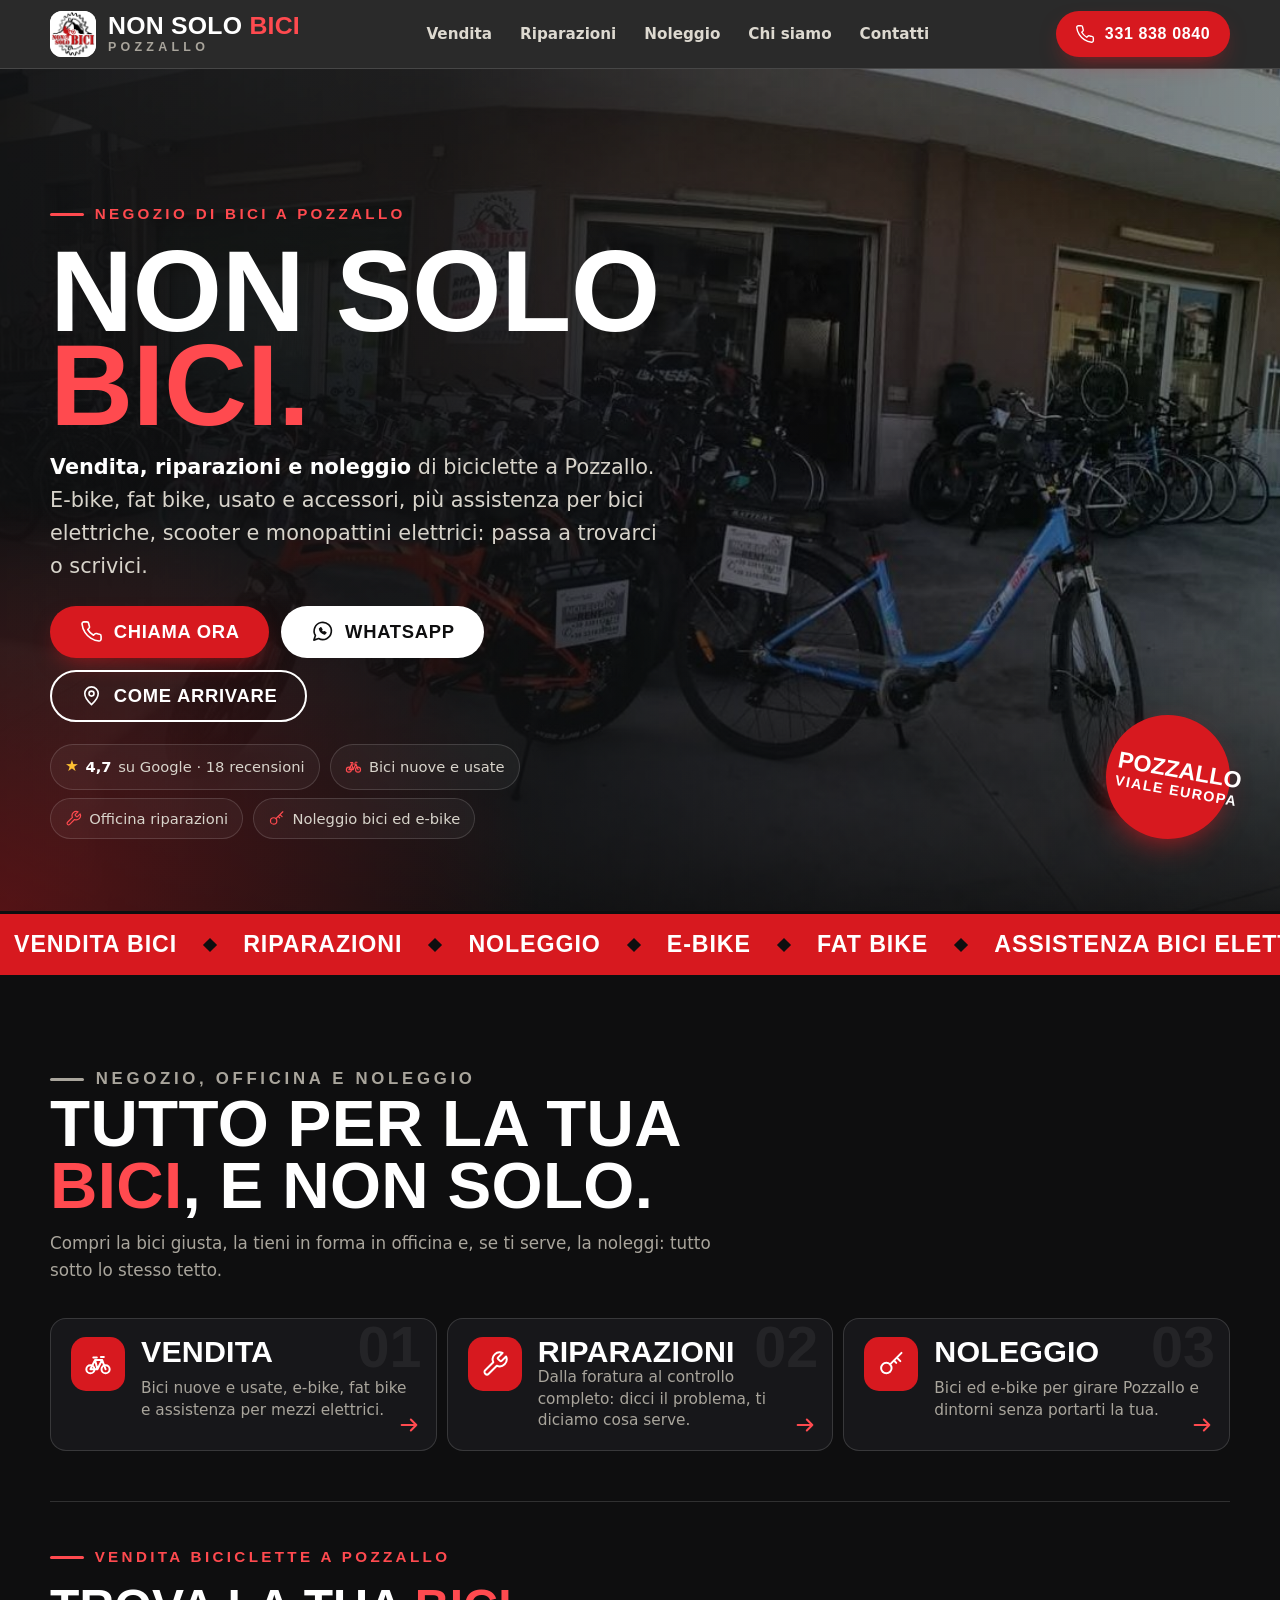
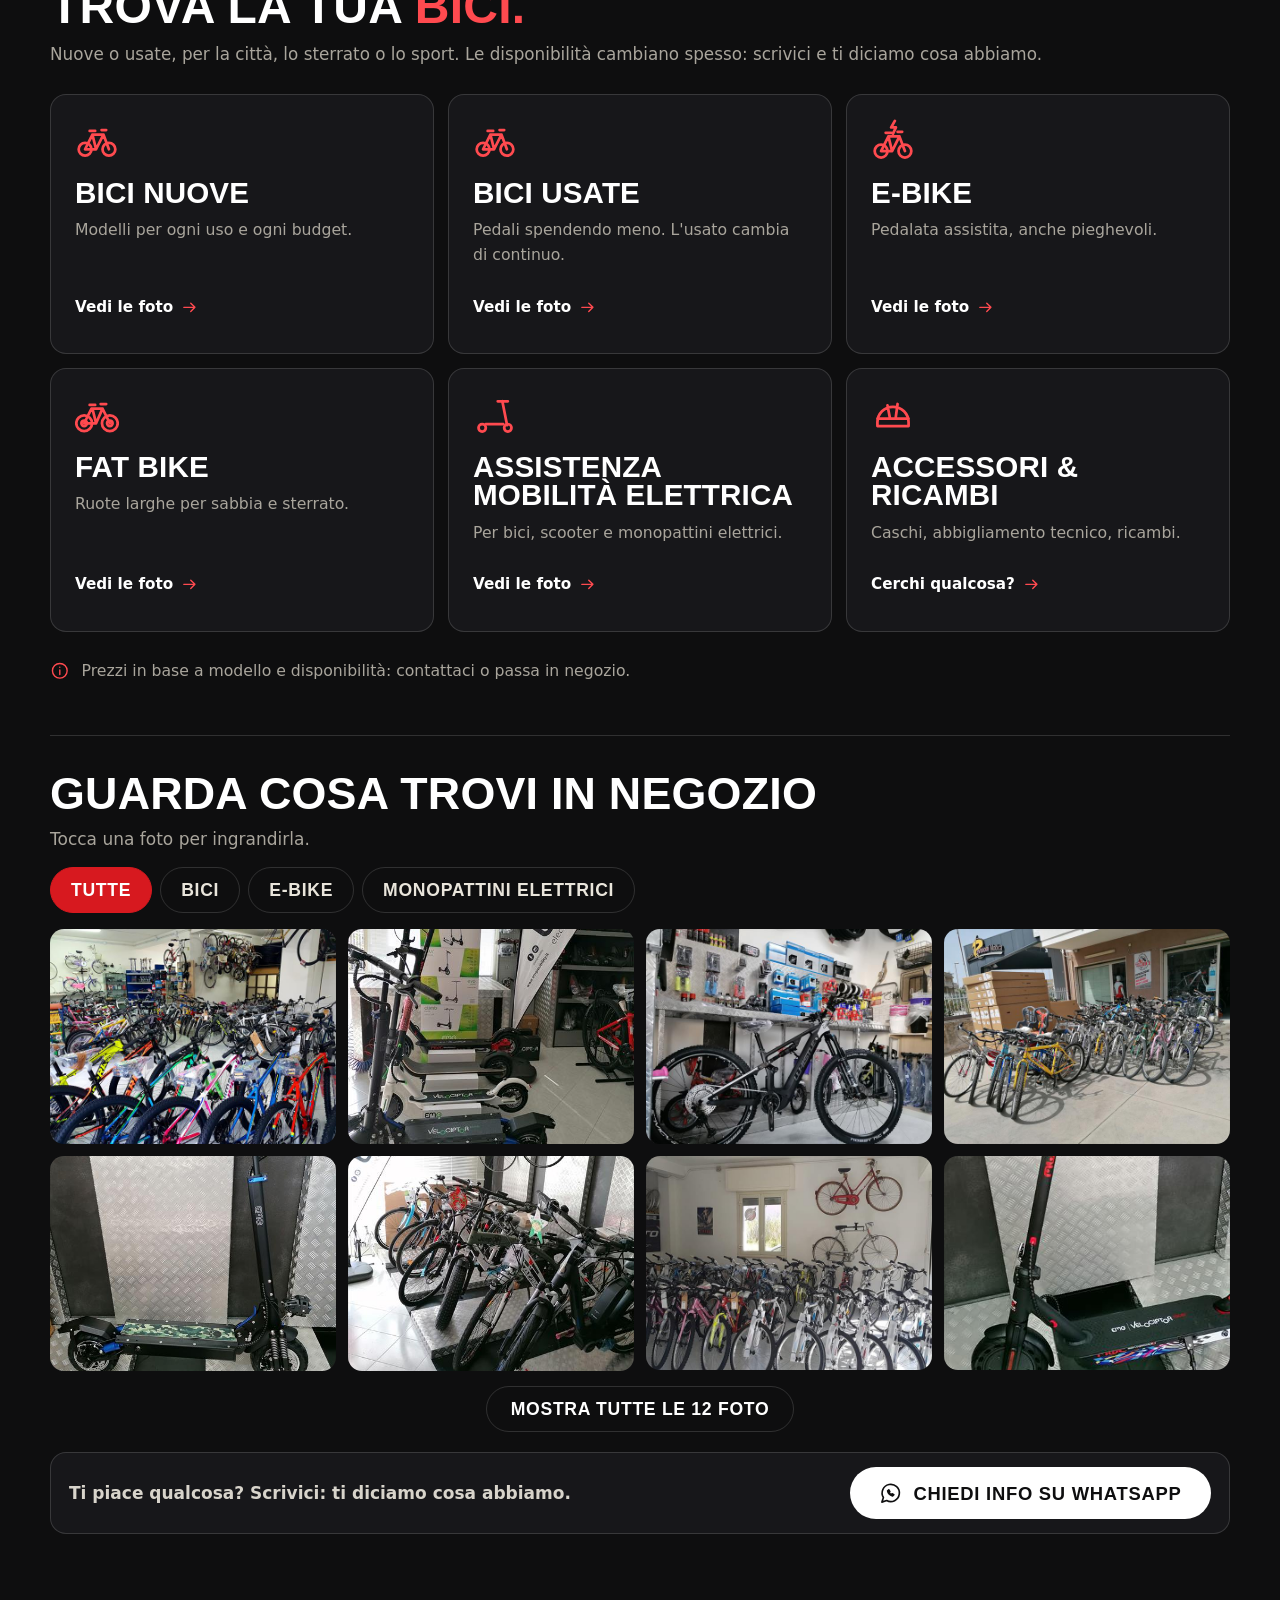
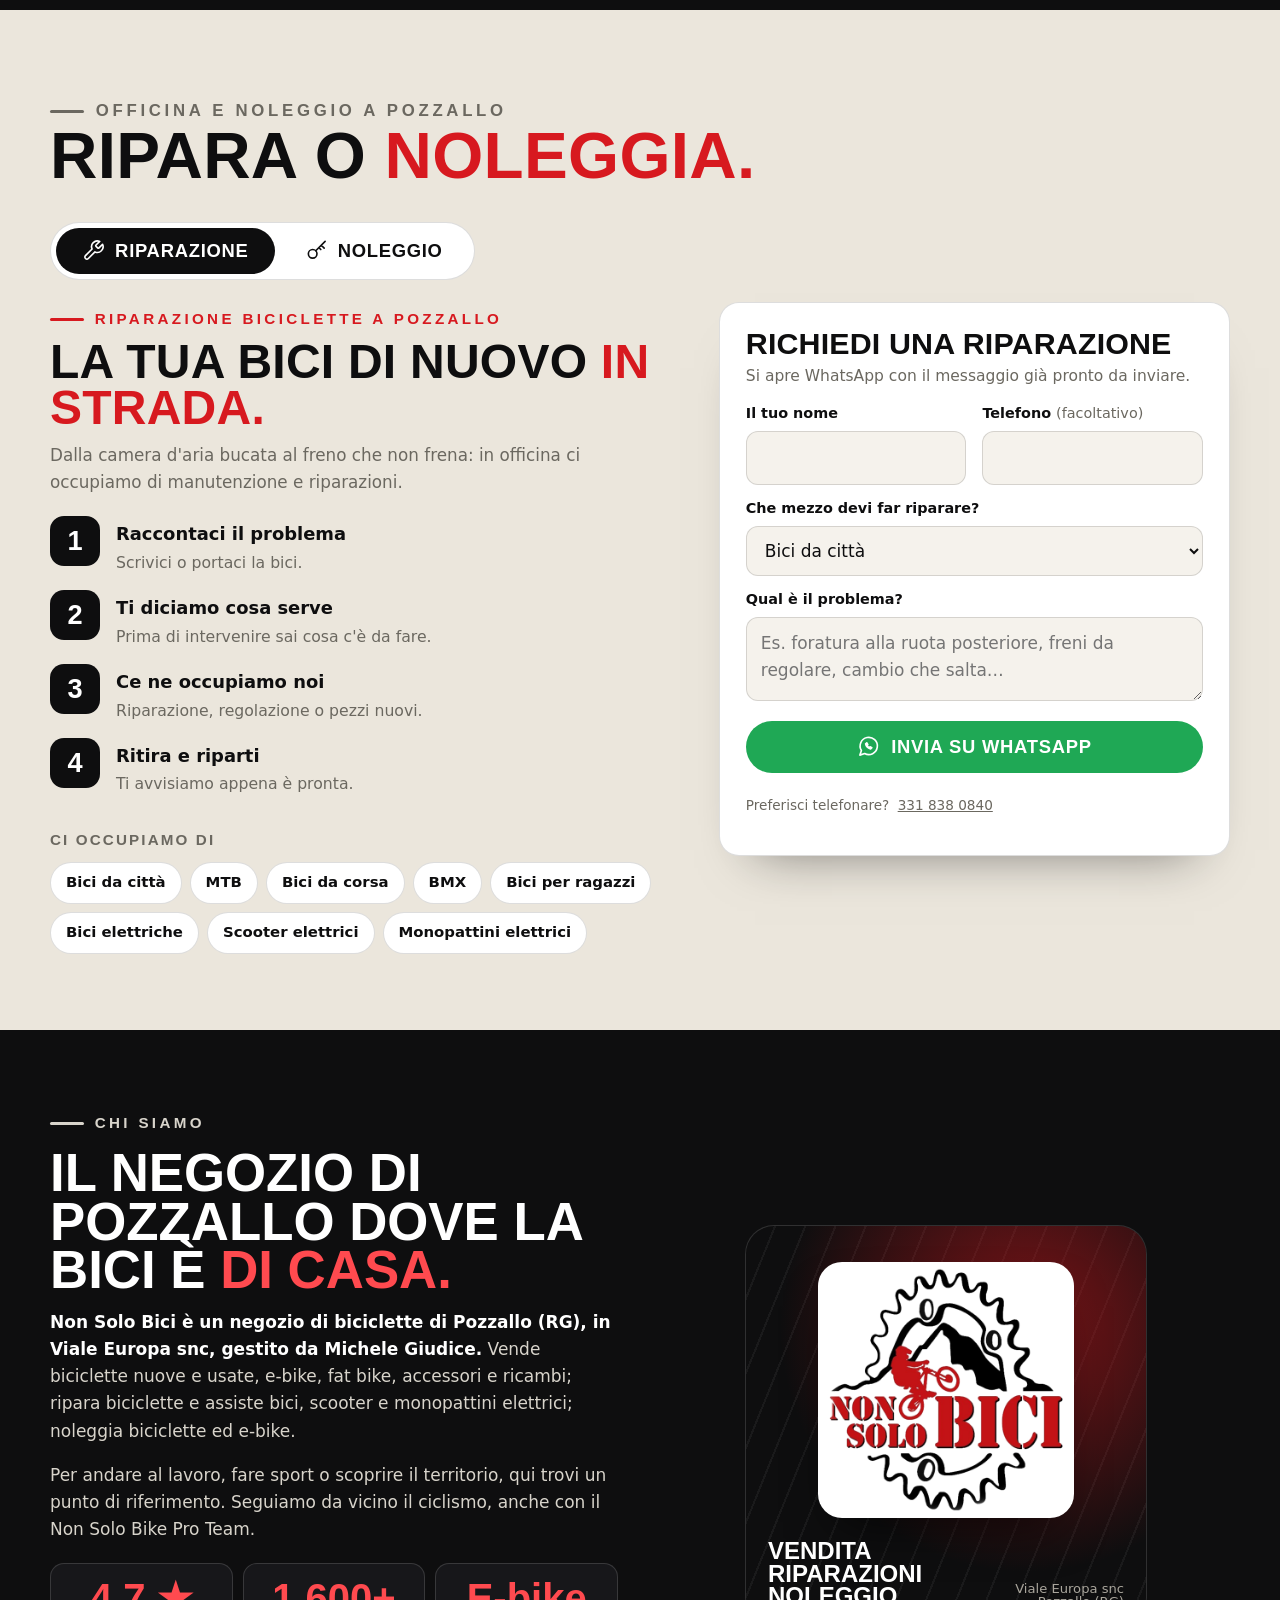
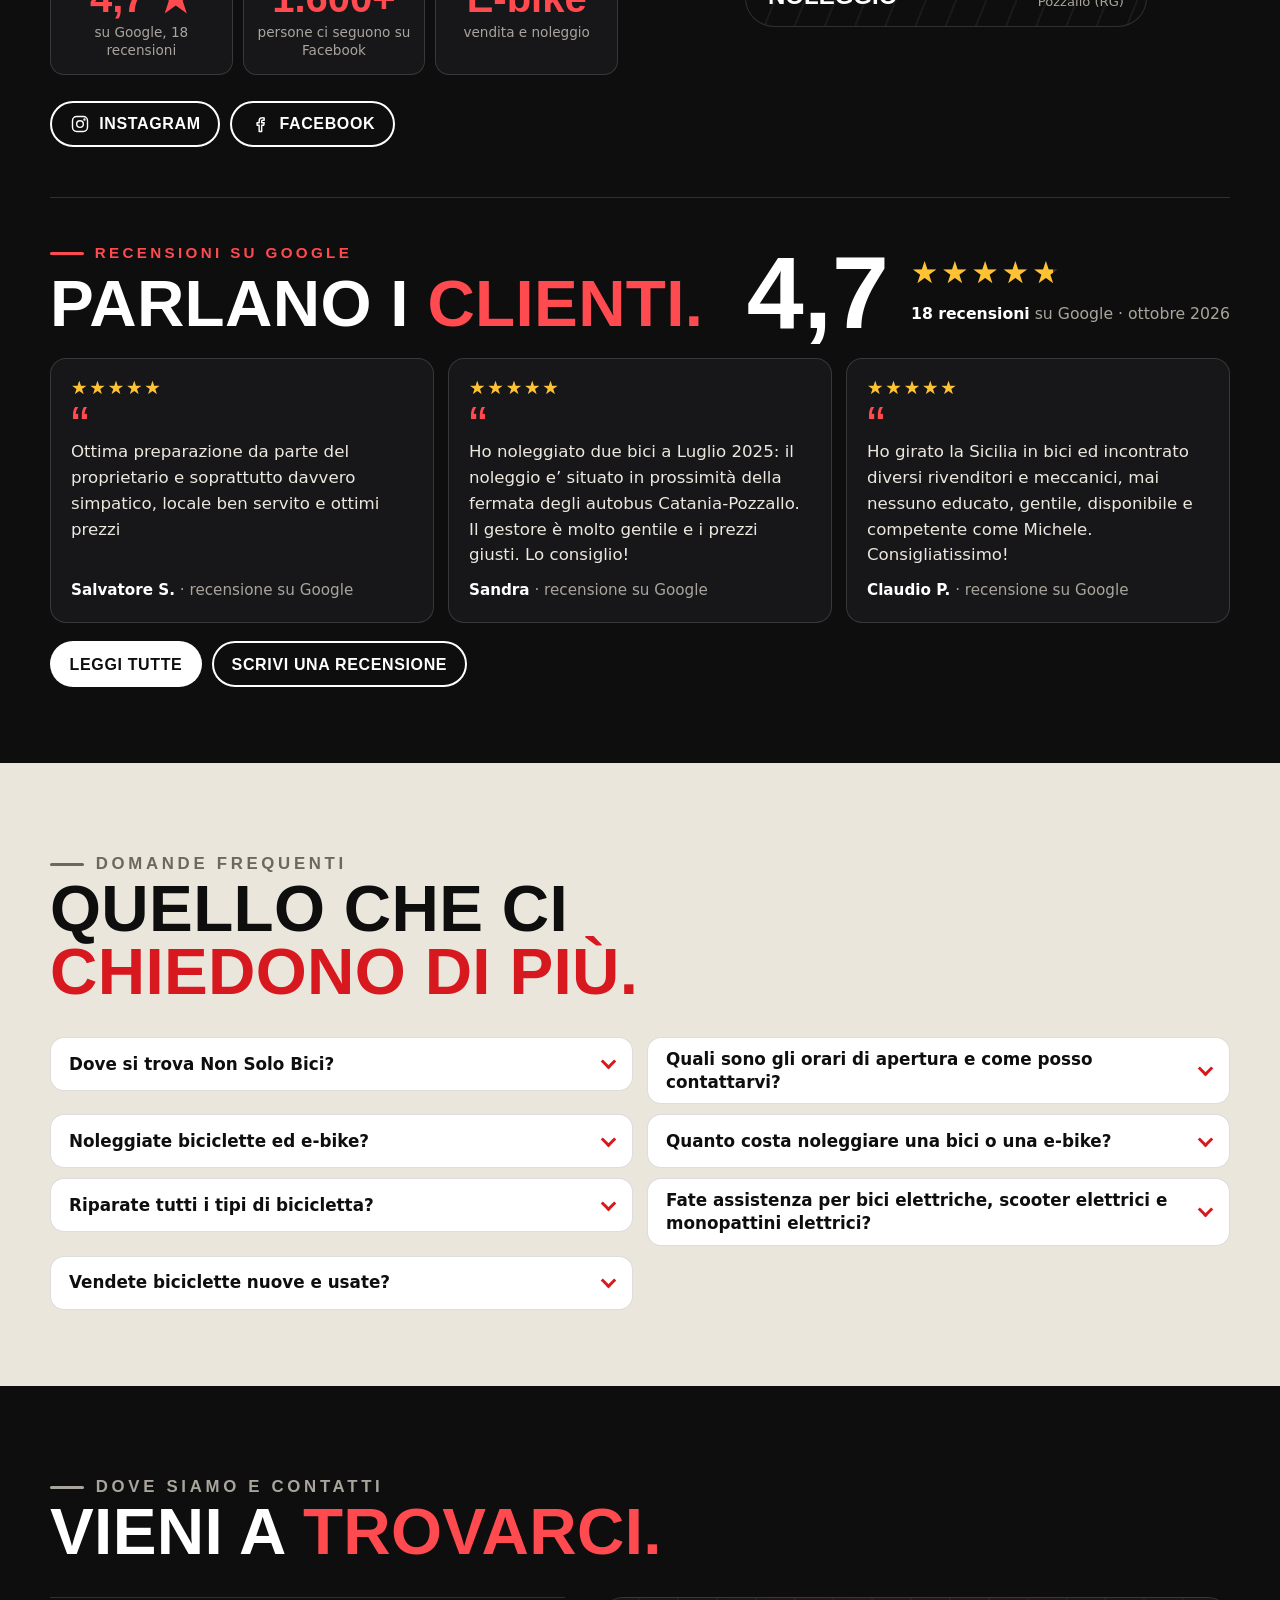
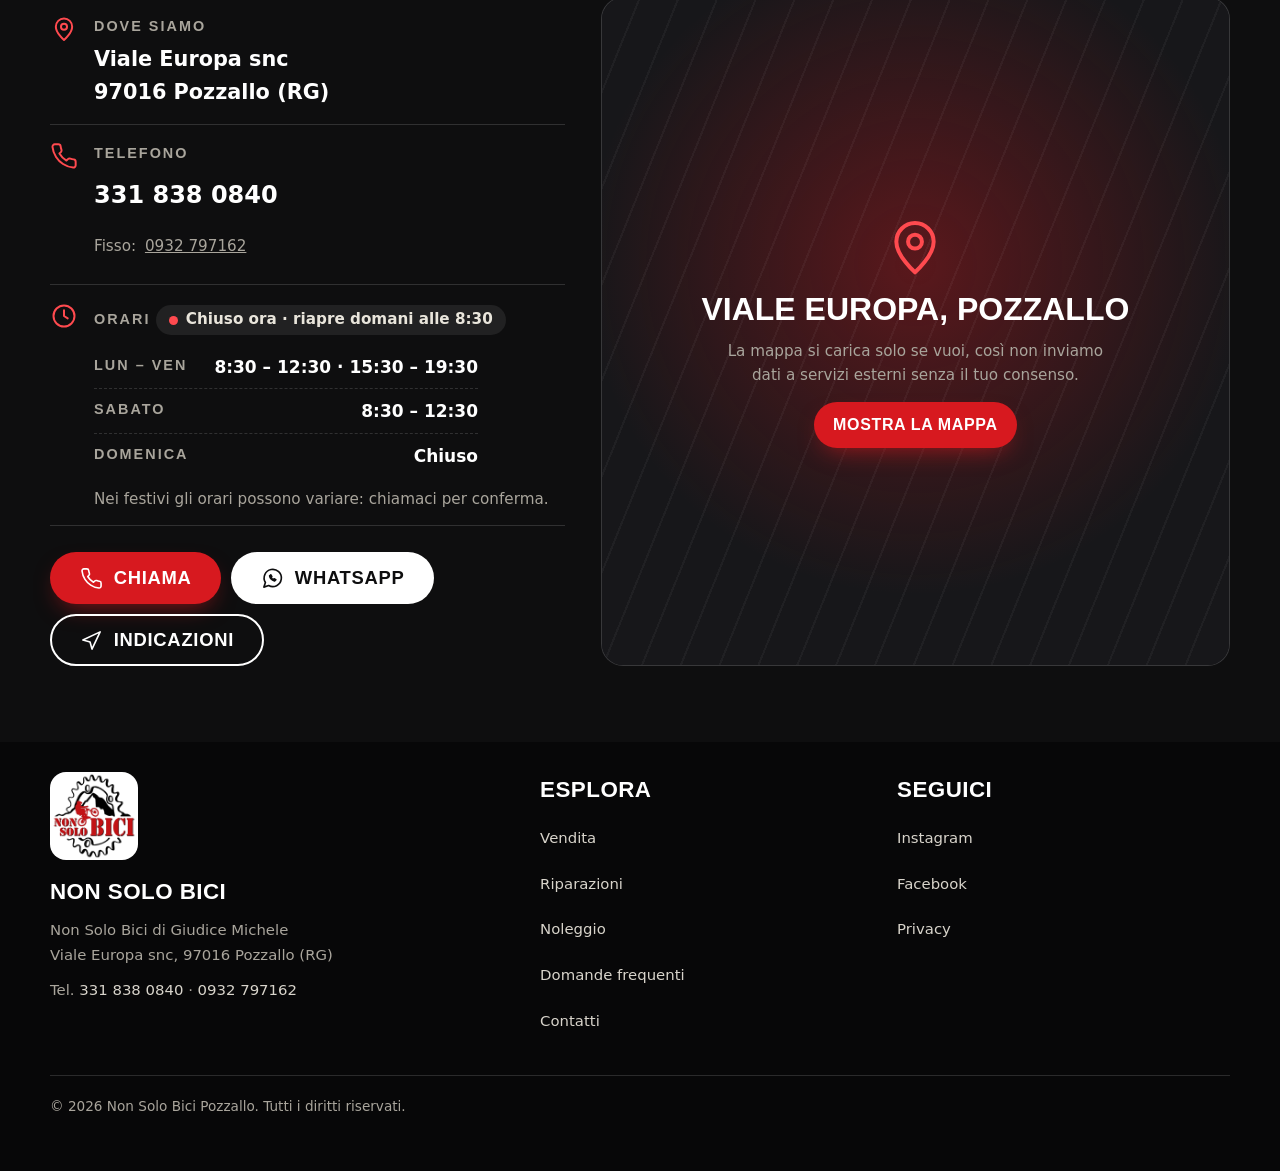
==== site/index.html @ 73fbeeb5 "Chi siamo e recensioni nella stessa sezione Un'unica sezione scura (#chi-siamo) con la presentazione" ====
<!doctype html>
<html lang="it">
<head>
  <meta charset="utf-8">
  <meta name="viewport" content="width=device-width, initial-scale=1">
  <title>Non Solo Bici Pozzallo — Vendita, riparazioni e noleggio bici</title>
  <meta name="description" content="Negozio di bici a Pozzallo (RG): bici nuove e usate, e-bike, fat bike. Riparazioni, assistenza bici, scooter e monopattini elettrici, noleggio bici ed e-bike.">
  <meta name="robots" content="index, follow, max-image-preview:large, max-snippet:-1">
  <meta name="theme-color" content="#0e0e0f">
  <meta name="geo.region" content="IT-82">
  <meta name="geo.placename" content="Pozzallo">
  <meta name="geo.position" content="36.7336496;14.8522478">
  <meta name="ICBM" content="36.7336496, 14.8522478">
  <link rel="icon" href="assets/favicon-32.png?v=15" type="image/png" sizes="32x32">
  <link rel="icon" href="assets/logo-192.png?v=15" type="image/png" sizes="192x192">
  <link rel="apple-touch-icon" href="assets/apple-touch-icon.png?v=15">
  <link rel="canonical" href="https://nonsolobicipozzallo.it/">

  <meta property="og:type" content="website">
  <meta property="og:locale" content="it_IT">
  <meta property="og:title" content="Non Solo Bici Pozzallo — Vendita, riparazioni e noleggio bici">
  <meta property="og:description" content="Negozio di biciclette a Pozzallo: bici nuove e usate, e-bike, officina riparazioni e noleggio. Viale Europa snc.">
  <meta property="og:url" content="https://nonsolobicipozzallo.it/">
  <meta property="og:site_name" content="Non Solo Bici Pozzallo">
  <!-- Se il sito cambia indirizzo, aggiornare gli URL assoluti (canonical, og:url, og:image, JSON-LD, robots.txt, sitemap.xml, llms.txt) -->
  <meta property="og:image" content="https://nonsolobicipozzallo.it/assets/og.jpg">
  <meta property="og:image:type" content="image/jpeg">
  <meta property="og:image:width" content="1200">
  <meta property="og:image:height" content="630">
  <meta property="og:image:alt" content="La vetrina di Non Solo Bici in Viale Europa a Pozzallo, con biciclette ed e-bike in esposizione">
  <meta name="twitter:card" content="summary_large_image">

  <script>document.documentElement.classList.add('js');</script>
  <!-- ?v=… forza il browser a riscaricare i file quando cambiano (GitHub Pages li tiene in cache 10 minuti): aumentarlo a ogni modifica di CSS/JS/foto -->
  <link rel="stylesheet" href="css/style.css?v=15">
  <link rel="preload" as="image" href="assets/hero.jpg?v=15" fetchpriority="high">

  <!-- Dati strutturati (schema.org). Orari presi dalla scheda Google (2 ott 2026): se cambiano, aggiornare openingHoursSpecification, la sezione Contatti, le FAQ, llms.txt e gli orari in js/main.js. priceRange: non noto. dateModified: aggiornare quando cambiano i contenuti -->
  <script type="application/ld+json">
  {
    "@context": "https://schema.org",
    "@graph": [
      {
        "@type": "WebSite",
        "@id": "https://nonsolobicipozzallo.it/#website",
        "url": "https://nonsolobicipozzallo.it/",
        "name": "Non Solo Bici Pozzallo",
        "inLanguage": "it-IT",
        "publisher": { "@id": "https://nonsolobicipozzallo.it/#negozio" }
      },
      {
        "@type": "WebPage",
        "@id": "https://nonsolobicipozzallo.it/#webpage",
        "url": "https://nonsolobicipozzallo.it/",
        "name": "Non Solo Bici Pozzallo — Vendita, riparazioni e noleggio bici",
        "description": "Negozio di bici a Pozzallo (RG): bici nuove e usate, e-bike, fat bike. Riparazioni, assistenza bici, scooter e monopattini elettrici, noleggio bici ed e-bike.",
        "inLanguage": "it-IT",
        "isPartOf": { "@id": "https://nonsolobicipozzallo.it/#website" },
        "about": { "@id": "https://nonsolobicipozzallo.it/#negozio" },
        "primaryImageOfPage": { "@id": "https://nonsolobicipozzallo.it/#foto" },
        "dateModified": "2026-10-01"
      },
      {
        "@type": "ImageObject",
        "@id": "https://nonsolobicipozzallo.it/#foto",
        "url": "https://nonsolobicipozzallo.it/assets/hero.jpg",
        "contentUrl": "https://nonsolobicipozzallo.it/assets/hero.jpg",
        "width": 1278,
        "height": 720,
        "caption": "La vetrina di Non Solo Bici in Viale Europa a Pozzallo, con biciclette ed e-bike in esposizione"
      },
      {
        "@type": "BicycleStore",
        "@id": "https://nonsolobicipozzallo.it/#negozio",
        "name": "Non Solo Bici",
        "legalName": "Non Solo Bici di Giudice Michele",
        "url": "https://nonsolobicipozzallo.it/",
        "logo": {
          "@type": "ImageObject",
          "@id": "https://nonsolobicipozzallo.it/#logo",
          "url": "https://nonsolobicipozzallo.it/assets/logo.png",
          "contentUrl": "https://nonsolobicipozzallo.it/assets/logo.png",
          "width": 600,
          "height": 600,
          "caption": "Logo di Non Solo Bici"
        },
        "image": [
          { "@id": "https://nonsolobicipozzallo.it/#foto" },
          "https://nonsolobicipozzallo.it/assets/gallery/bici-nuove-esposizione-1400.jpg",
          "https://nonsolobicipozzallo.it/assets/gallery/bici-usate-davanti-al-negozio-1400.jpg",
          "https://nonsolobicipozzallo.it/assets/gallery/ebike-mountain-bike-ricambi-1400.jpg",
          "https://nonsolobicipozzallo.it/assets/gallery/ebike-pieghevoli-ruote-fat-1400.jpg",
          "https://nonsolobicipozzallo.it/assets/gallery/monopattini-elettrici-esposizione-1400.jpg",
          "https://nonsolobicipozzallo.it/assets/gallery/monopattino-elettrico-fuoristrada-1400.jpg"
        ],
        "description": "Negozio di biciclette a Pozzallo: vendita di biciclette nuove e usate, e-bike, fat bike, accessori e ricambi; officina per riparazioni e assistenza per bici elettriche, scooter elettrici e monopattini elettrici; noleggio di biciclette ed e-bike.",
        "telephone": ["+393318380840", "+390932797162"],
        "address": {
          "@type": "PostalAddress",
          "streetAddress": "Viale Europa snc",
          "postalCode": "97016",
          "addressLocality": "Pozzallo",
          "addressRegion": "RG",
          "addressCountry": "IT"
        },
        "geo": { "@type": "GeoCoordinates", "latitude": 36.7336496, "longitude": 14.8522478 },
        "hasMap": "https://www.google.com/maps/search/?api=1&query=36.7336496,14.8522478",
        "openingHoursSpecification": [
          { "@type": "OpeningHoursSpecification", "dayOfWeek": ["Monday", "Tuesday", "Wednesday", "Thursday", "Friday"], "opens": "08:30", "closes": "12:30" },
          { "@type": "OpeningHoursSpecification", "dayOfWeek": ["Monday", "Tuesday", "Wednesday", "Thursday", "Friday"], "opens": "15:30", "closes": "19:30" },
          { "@type": "OpeningHoursSpecification", "dayOfWeek": "Saturday", "opens": "08:30", "closes": "12:30" }
        ],
        "areaServed": { "@type": "City", "name": "Pozzallo" },
        "founder": { "@type": "Person", "name": "Michele Giudice" },
        "contactPoint": [
          { "@type": "ContactPoint", "telephone": "+393318380840", "contactType": "customer service", "availableLanguage": "Italian" }
        ],
        "sameAs": [
          "https://www.facebook.com/giudice.michele01",
          "https://www.instagram.com/non_solo_bici_pozzallo/"
        ],
        "hasOfferCatalog": {
          "@type": "OfferCatalog",
          "name": "Prodotti e servizi",
          "itemListElement": [
            {
              "@type": "OfferCatalog",
              "name": "Vendita",
              "itemListElement": [
                { "@type": "Offer", "itemOffered": { "@type": "Product", "name": "Biciclette nuove" } },
                { "@type": "Offer", "itemOffered": { "@type": "Product", "name": "Biciclette usate" } },
                { "@type": "Offer", "itemOffered": { "@type": "Product", "name": "E-bike, anche pieghevoli" } },
                { "@type": "Offer", "itemOffered": { "@type": "Product", "name": "Fat bike" } },
                { "@type": "Offer", "itemOffered": { "@type": "Product", "name": "Accessori e ricambi per biciclette" } }
              ]
            },
            {
              "@type": "OfferCatalog",
              "name": "Riparazioni",
              "itemListElement": [
                { "@type": "Offer", "itemOffered": { "@type": "Service", "name": "Riparazione e manutenzione biciclette", "serviceType": "Riparazione biciclette" } },
                { "@type": "Offer", "itemOffered": { "@type": "Service", "name": "Assistenza bici elettriche", "serviceType": "Assistenza bici elettriche" } },
                { "@type": "Offer", "itemOffered": { "@type": "Service", "name": "Assistenza scooter elettrici e monopattini elettrici", "serviceType": "Assistenza scooter e monopattini elettrici" } }
              ]
            },
            {
              "@type": "OfferCatalog",
              "name": "Noleggio",
              "itemListElement": [
                { "@type": "Offer", "itemOffered": { "@type": "Service", "name": "Noleggio biciclette", "serviceType": "Noleggio biciclette" } },
                { "@type": "Offer", "itemOffered": { "@type": "Service", "name": "Noleggio e-bike", "serviceType": "Noleggio e-bike" } }
              ]
            }
          ]
        }
      },
      {
        "@type": "FAQPage",
        "@id": "https://nonsolobicipozzallo.it/#faq",
        "inLanguage": "it-IT",
        "isPartOf": { "@id": "https://nonsolobicipozzallo.it/#webpage" },
        "mainEntity": [
          {
            "@type": "Question",
            "name": "Dove si trova Non Solo Bici?",
            "acceptedAnswer": { "@type": "Answer", "text": "Siamo a Pozzallo, in provincia di Ragusa, in Viale Europa snc (97016), vicino a Modica e Ispica." }
          },
          {
            "@type": "Question",
            "name": "Quali sono gli orari di apertura e come posso contattarvi?",
            "acceptedAnswer": { "@type": "Answer", "text": "Siamo aperti dal lunedì al venerdì dalle 8:30 alle 12:30 e dalle 15:30 alle 19:30, il sabato dalle 8:30 alle 12:30; la domenica siamo chiusi. Per conferme o disponibilità chiama il 331 838 0840 oppure il fisso 0932 797162, o scrivici su WhatsApp al 331 838 0840." }
          },
          {
            "@type": "Question",
            "name": "Noleggiate biciclette ed e-bike?",
            "acceptedAnswer": { "@type": "Answer", "text": "Sì, noleggiamo sia biciclette sia e-bike. Dicci quando ti servono e per quanto tempo: ti rispondiamo con disponibilità e tariffa. Puoi scriverci dal modulo di noleggio del sito, telefonare o passare in negozio." }
          },
          {
            "@type": "Question",
            "name": "Quanto costa noleggiare una bici o una e-bike?",
            "acceptedAnswer": { "@type": "Answer", "text": "La tariffa dipende dal mezzo e dalla durata, per esempio qualche ora, un giorno o una settimana. La comunichiamo su richiesta insieme alla disponibilità." }
          },
          {
            "@type": "Question",
            "name": "Riparate tutti i tipi di bicicletta?",
            "acceptedAnswer": { "@type": "Answer", "text": "Ci occupiamo di manutenzione e riparazione di biciclette da città, MTB, bici da corsa, BMX e bici per ragazzi." }
          },
          {
            "@type": "Question",
            "name": "Fate assistenza per bici elettriche, scooter elettrici e monopattini elettrici?",
            "acceptedAnswer": { "@type": "Answer", "text": "Sì, offriamo assistenza per bici elettriche, scooter elettrici e monopattini elettrici. Scrivici o chiamaci per un'indicazione, oppure passa in negozio." }
          },
          {
            "@type": "Question",
            "name": "Vendete biciclette nuove e usate?",
            "acceptedAnswer": { "@type": "Answer", "text": "Sì: biciclette nuove e usate, e-bike (anche pieghevoli), fat bike, accessori e ricambi. Le disponibilità cambiano spesso, quindi conviene chiedere prima." }
          }
        ]
      }
    ]
  }
  </script>
</head>
<body>

<!-- Sprite icone (stroke, 24x24) -->
<svg width="0" height="0" style="position:absolute" aria-hidden="true" focusable="false">
  <symbol id="i-bike" viewBox="0 0 24 24"><circle cx="5.5" cy="16.5" r="3.5"/><circle cx="18.5" cy="16.5" r="3.5"/><path d="M5.5 16.5h6M5.5 16.5l4-8M11.5 16.5l-2-8M9.5 8.5h6M11.5 16.5l4-8M15.5 8.5l3 8M8 6.5h3M14.5 6h2.5"/></symbol>
  <symbol id="i-ebike" viewBox="0 0 24 24"><circle cx="5.5" cy="17.5" r="3.5"/><circle cx="18.5" cy="17.5" r="3.5"/><path d="M5.5 17.5h6M5.5 17.5l4-8M11.5 17.5l-2-8M9.5 9.5h6M11.5 17.5l4-8M15.5 9.5l3 8M8 7.5h3M14.5 7h2.5M13 1 11 4.6h2.6L12 8"/></symbol>
  <symbol id="i-fat" viewBox="0 0 24 24"><circle cx="5" cy="16.5" r="4.3"/><circle cx="19" cy="16.5" r="4.3"/><circle cx="5" cy="16.5" r="1.5"/><circle cx="19" cy="16.5" r="1.5"/><path d="M5 16.5h6.5M5 16.5l4-8M11.5 16.5l-2-8M9.5 8.5h5.5M11.5 16.5l3.5-8M15 8.5l4 8M8 6.5h3M14 6h3"/></symbol>
  <symbol id="i-scooter" viewBox="0 0 24 24"><circle cx="5" cy="19" r="2"/><circle cx="19" cy="19" r="2"/><path d="M7 17h9.5M18.6 17.6 16 4.5M13.5 4.5H19"/></symbol>
  <symbol id="i-helmet" viewBox="0 0 24 24"><path d="M3.5 16a8.5 8.5 0 0 1 17 0v2h-17zM3.5 14h17M9 6.8l1.4 7.2M14.5 6l-1.1 8"/></symbol>
  <symbol id="i-wrench" viewBox="0 0 24 24"><path d="M14.7 6.3a1 1 0 0 0 0 1.4l1.6 1.6a1 1 0 0 0 1.4 0l3.77-3.77a6 6 0 0 1-7.94 7.94l-6.91 6.91a2.12 2.12 0 0 1-3-3l6.91-6.91a6 6 0 0 1 7.94-7.94l-3.76 3.76z"/></symbol>
  <symbol id="i-key" viewBox="0 0 24 24"><circle cx="8" cy="15.5" r="4.5"/><path d="M11.2 12.3 21 2.5M17 6.5l3 3M14.5 9l2 2"/></symbol>
  <symbol id="i-pin" viewBox="0 0 24 24"><path d="M12 21.5s-7-6.2-7-11.5a7 7 0 0 1 14 0c0 5.3-7 11.5-7 11.5z"/><circle cx="12" cy="10" r="2.6"/></symbol>
  <symbol id="i-phone" viewBox="0 0 24 24"><path d="M22 16.92v3a2 2 0 0 1-2.18 2 19.79 19.79 0 0 1-8.63-3.07 19.5 19.5 0 0 1-6-6 19.79 19.79 0 0 1-3.07-8.67A2 2 0 0 1 4.11 2h3a2 2 0 0 1 2 1.72 12.84 12.84 0 0 0 .7 2.81 2 2 0 0 1-.45 2.11L8.09 9.91a16 16 0 0 0 6 6l1.27-1.27a2 2 0 0 1 2.11-.45 12.84 12.84 0 0 0 2.81.7A2 2 0 0 1 22 16.92z"/></symbol>
  <symbol id="i-wa" viewBox="0 0 24 24"><path d="M3 21l1.6-4.8A9 9 0 1 1 8 19.4z"/><path d="M9 9.2c.4 2.3 2.4 4.4 5.2 5.4l1.3-1.3-1.9-1-.9.9c-.9-.4-1.9-1.4-2.3-2.3l.9-.9-1-1.9z"/></symbol>
  <symbol id="i-ig" viewBox="0 0 24 24"><rect x="3" y="3" width="18" height="18" rx="5"/><circle cx="12" cy="12" r="4"/><circle cx="17.4" cy="6.6" r=".6"/></symbol>
  <symbol id="i-fb" viewBox="0 0 24 24"><path d="M14 21v-7.5h2.5l.5-3H14V8.8c0-.9.4-1.3 1.3-1.3H17V4.6A18 18 0 0 0 14.6 4.5c-2.3 0-3.6 1.4-3.6 3.8v2.2H8.5v3H11V21z"/></symbol>
  <symbol id="i-nav" viewBox="0 0 24 24"><path d="M3 11.5 21 3l-8.5 18-2-7.5z"/></symbol>
  <symbol id="i-arrow" viewBox="0 0 24 24"><path d="M4 12h16M14 6l6 6-6 6"/></symbol>
  <symbol id="i-close" viewBox="0 0 24 24"><path d="M6 6l12 12M18 6 6 18"/></symbol>
  <symbol id="i-check" viewBox="0 0 24 24"><path d="M5 12.5 9.8 17 19 7.5"/></symbol>
  <symbol id="i-info" viewBox="0 0 24 24"><circle cx="12" cy="12" r="9"/><path d="M12 11v5.5M12 7.6v.1"/></symbol>
  <symbol id="i-clock" viewBox="0 0 24 24"><circle cx="12" cy="12" r="9"/><path d="M12 7v5l3.2 2"/></symbol>
  <symbol id="i-send" viewBox="0 0 24 24"><path d="M21 3 10.5 13.5M21 3l-6.5 18-4-7.5L3 9.5z"/></symbol>
</svg>

<a class="skip" href="#main">Vai al contenuto</a>

<!-- ============================ HEADER ============================ -->
<header class="site-header">
  <div class="wrap header-in">
    <a class="brand" href="#top" aria-label="Non Solo Bici Pozzallo — inizio pagina">
      <img class="brand-mark" src="assets/logo-192.png?v=15" width="46" height="46" alt="">
      <span class="brand-name"><b>Non Solo <em>Bici</em></b><small>Pozzallo</small></span>
    </a>

    <nav class="nav" id="nav" aria-label="Menu principale">
      <ul>
        <li><a href="#vendita">Vendita</a></li>
        <li><a href="#riparazioni">Riparazioni</a></li>
        <li><a href="#noleggio">Noleggio</a></li>
        <li><a href="#chi-siamo">Chi siamo</a></li>
        <li><a href="#contatti">Contatti</a></li>
      </ul>
      <div class="nav-cta">
        <a class="btn btn-red" href="tel:+393318380840"><svg class="ico" aria-hidden="true"><use href="#i-phone"/></svg>Chiama 331 838 0840</a>
        <a class="btn btn-wa wa-link" href="https://wa.me/393318380840" data-msg="Ciao! Vorrei informazioni."><svg class="ico" aria-hidden="true"><use href="#i-wa"/></svg>Scrivici su WhatsApp</a>
      </div>
    </nav>

    <a class="btn btn-red btn-sm header-cta" href="tel:+393318380840"><svg class="ico" aria-hidden="true"><use href="#i-phone"/></svg>331 838 0840</a>
    <button class="burger" type="button" aria-expanded="false" aria-controls="nav" aria-label="Apri il menu"><span></span><span></span><span></span></button>
  </div>
</header>

<main id="main">

<!-- ============================== HERO ============================== -->
<section class="hero" id="top">
  <img class="hero-bg" src="assets/hero.jpg?v=15" width="1278" height="720" fetchpriority="high"
       alt="La vetrina di Non Solo Bici in Viale Europa a Pozzallo, con biciclette ed e-bike in esposizione">
  <div class="wrap hero-grid">
    <div class="hero-copy">
      <h1>
        <span class="eyebrow">Negozio di bici a Pozzallo<span class="sr-only">: </span></span>
        <span class="outline">Non solo</span>
        <span class="red">bici.</span>
      </h1>
      <p class="hero-lead">
        <strong>Vendita, riparazioni e noleggio</strong> di biciclette a Pozzallo.
        E-bike, fat bike, usato e accessori, più assistenza per bici elettriche, scooter e monopattini elettrici: passa a trovarci o scrivici.
      </p>
      <div class="hero-cta">
        <a class="btn btn-red" href="tel:+393318380840"><svg class="ico" aria-hidden="true"><use href="#i-phone"/></svg>Chiama ora</a>
        <a class="btn btn-wa wa-link" href="https://wa.me/393318380840" data-msg="Ciao! Vorrei informazioni."><svg class="ico" aria-hidden="true"><use href="#i-wa"/></svg>WhatsApp</a>
        <a class="btn btn-ghost" href="#contatti"><svg class="ico" aria-hidden="true"><use href="#i-pin"/></svg>Come arrivare</a>
      </div>
      <ul class="hero-tags" aria-label="Cosa trovi da noi">
        <li class="hero-rating"><a href="#recensioni"><span class="star-one" aria-hidden="true">★</span><b>4,7</b> su Google · 18 recensioni</a></li>
        <li><svg class="ico" aria-hidden="true"><use href="#i-bike"/></svg>Bici nuove e usate</li>
        <li><svg class="ico" aria-hidden="true"><use href="#i-wrench"/></svg>Officina riparazioni</li>
        <li><svg class="ico" aria-hidden="true"><use href="#i-key"/></svg>Noleggio bici ed e-bike</li>
      </ul>
    </div>

    <div class="hero-art" aria-hidden="true">
      <div class="hero-badge"><span>Pozzallo<small>Viale Europa</small></span></div>
    </div>
  </div>
</section>

<!-- Striscia scorrevole -->
<div class="ticker" aria-hidden="true">
  <div class="ticker-track">
    <span>Vendita bici</span><span>Riparazioni</span><span>Noleggio</span><span>E-bike</span><span>Fat bike</span><span>Assistenza bici elettriche</span><span>Scooter e monopattini elettrici</span><span>Usato</span><span>Accessori &amp; ricambi</span>
    <span>Vendita bici</span><span>Riparazioni</span><span>Noleggio</span><span>E-bike</span><span>Fat bike</span><span>Assistenza bici elettriche</span><span>Scooter e monopattini elettrici</span><span>Usato</span><span>Accessori &amp; ricambi</span>
  </div>
</div>

<!-- ================== NEGOZIO, OFFICINA E NOLEGGIO ================== -->
<!-- Servizi e vendita nella stessa sezione: in alto le tre voci (vendita, riparazioni, noleggio), sotto i prodotti con la galleria (#vendita). -->
<section class="section section-dark" id="servizi">
  <div class="wrap">
    <div class="section-head reveal">
      <p class="kicker">Negozio, officina e noleggio</p>
      <h2>Tutto per la tua <em>bici</em>, e non solo.</h2>
      <p>Compri la bici giusta, la tieni in forma in officina e, se ti serve, la noleggi: tutto sotto lo stesso tetto.</p>
    </div>

    <div class="services">
      <a class="svc reveal" href="#vendita" style="--d:.0s">
        <span class="svc-num" aria-hidden="true">01</span>
        <span class="svc-icon"><svg class="ico" aria-hidden="true"><use href="#i-bike"/></svg></span>
        <h3>Vendita</h3>
        <p>Bici nuove e usate, e-bike, fat bike e assistenza per mezzi elettrici.</p>
        <span class="svc-link" aria-hidden="true"><svg class="ico" aria-hidden="true"><use href="#i-arrow"/></svg></span>
      </a>
      <a class="svc reveal" href="#riparazioni" style="--d:.1s">
        <span class="svc-num" aria-hidden="true">02</span>
        <span class="svc-icon"><svg class="ico" aria-hidden="true"><use href="#i-wrench"/></svg></span>
        <h3>Riparazioni</h3>
        <p>Dalla foratura al controllo completo: dicci il problema, ti diciamo cosa serve.</p>
        <span class="svc-link" aria-hidden="true"><svg class="ico" aria-hidden="true"><use href="#i-arrow"/></svg></span>
      </a>
      <a class="svc reveal" href="#noleggio" style="--d:.2s">
        <span class="svc-num" aria-hidden="true">03</span>
        <span class="svc-icon"><svg class="ico" aria-hidden="true"><use href="#i-key"/></svg></span>
        <h3>Noleggio</h3>
        <p>Bici ed e-bike per girare Pozzallo e dintorni senza portarti la tua.</p>
        <span class="svc-link" aria-hidden="true"><svg class="ico" aria-hidden="true"><use href="#i-arrow"/></svg></span>
      </a>
    </div>

    <div class="vendita-block" id="vendita">
    <div class="vendita-head reveal">
      <p class="kicker">Vendita biciclette a Pozzallo</p>
      <h3 class="panel-title">Trova la tua <em>bici.</em></h3>
      <p class="panel-lead">Nuove o usate, per la città, lo sterrato o lo sport. Le disponibilità cambiano spesso: scrivici e ti diciamo cosa abbiamo.</p>
    </div>

    <div class="cats">
      <article class="cat reveal">
        <svg class="ico" aria-hidden="true"><use href="#i-bike"/></svg>
        <h3>Bici nuove</h3>
        <p>Modelli per ogni uso e ogni budget.</p>
        <a href="#galleria-bici" data-show="bici">Vedi le foto <svg class="ico" aria-hidden="true"><use href="#i-arrow"/></svg></a>
      </article>
      <article class="cat reveal" style="--d:.05s">
        <svg class="ico" aria-hidden="true"><use href="#i-bike"/></svg>
        <h3>Bici usate</h3>
        <p>Pedali spendendo meno. L'usato cambia di continuo.</p>
        <a href="#galleria-bici" data-show="bici">Vedi le foto <svg class="ico" aria-hidden="true"><use href="#i-arrow"/></svg></a>
      </article>
      <article class="cat reveal" style="--d:.1s">
        <svg class="ico" aria-hidden="true"><use href="#i-ebike"/></svg>
        <h3>E-bike</h3>
        <p>Pedalata assistita, anche pieghevoli.</p>
        <a href="#galleria-ebike" data-show="ebike">Vedi le foto <svg class="ico" aria-hidden="true"><use href="#i-arrow"/></svg></a>
      </article>
      <article class="cat reveal">
        <svg class="ico" aria-hidden="true"><use href="#i-fat"/></svg>
        <h3>Fat bike</h3>
        <p>Ruote larghe per sabbia e sterrato.</p>
        <a href="#galleria-ebike" data-show="ebike">Vedi le foto <svg class="ico" aria-hidden="true"><use href="#i-arrow"/></svg></a>
      </article>
      <article class="cat reveal" style="--d:.1s">
        <svg class="ico" aria-hidden="true"><use href="#i-scooter"/></svg>
        <h3>Assistenza mobilità elettrica</h3>
        <p>Per bici, scooter e monopattini elettrici.</p>
        <a href="#galleria-monopattini" data-show="monopattini">Vedi le foto <svg class="ico" aria-hidden="true"><use href="#i-arrow"/></svg></a>
      </article>
      <article class="cat reveal">
        <svg class="ico" aria-hidden="true"><use href="#i-helmet"/></svg>
        <h3>Accessori &amp; ricambi</h3>
        <p>Caschi, abbigliamento tecnico, ricambi.</p>
        <a class="wa-link" href="https://wa.me/393318380840" data-msg="Ciao! Cerco un accessorio / ricambio per la bici.">Cerchi qualcosa? <svg class="ico" aria-hidden="true"><use href="#i-arrow"/></svg></a>
      </article>
    </div>

    <p class="note"><svg class="ico" aria-hidden="true"><use href="#i-info"/></svg><span>Prezzi in base a modello e disponibilità: contattaci o passa in negozio.</span></p>

    <!-- Galleria foto: i filtri e il visualizzatore sono in js/main.js. Per aggiungere una foto copia un <li> e carica le due misure in assets/gallery/ -->
    <div class="gallery" id="galleria">
      <div class="gallery-head">
        <h3>Guarda cosa trovi in negozio</h3>
        <p>Tocca una foto per ingrandirla.</p>
        <div class="filters" role="group" aria-label="Filtra le foto per categoria">
          <button type="button" class="filter is-active" data-filter="all" aria-pressed="true">Tutte</button>
          <button type="button" class="filter" data-filter="bici" aria-pressed="false">Bici</button>
          <button type="button" class="filter" data-filter="ebike" aria-pressed="false">E-bike</button>
          <button type="button" class="filter" data-filter="monopattini" aria-pressed="false">Monopattini elettrici</button>
        </div>
      </div>

      <ul class="photos" id="photos">
        <li class="photo-item" data-cat="bici"><button type="button" class="photo" data-full="assets/gallery/bici-nuove-esposizione-1400.jpg" aria-label="Ingrandisci la foto: Biciclette nuove in esposizione nel negozio di Pozzallo"><img src="assets/gallery/bici-nuove-esposizione-640.jpg" width="640" height="480" alt="Biciclette nuove in esposizione nel negozio di Pozzallo" loading="lazy" decoding="async"></button></li>
        <li class="photo-item" data-cat="monopattini"><button type="button" class="photo" data-full="assets/gallery/monopattini-elettrici-esposizione-1400.jpg" aria-label="Ingrandisci la foto: Monopattini elettrici esposti nel negozio"><img src="assets/gallery/monopattini-elettrici-esposizione-640.jpg" width="480" height="640" alt="Monopattini elettrici esposti nel negozio" loading="lazy" decoding="async" style="--pos:40% 72%"></button></li>
        <li class="photo-item" data-cat="ebike"><button type="button" class="photo" data-full="assets/gallery/ebike-mountain-bike-ricambi-1400.jpg" aria-label="Ingrandisci la foto: E-bike mountain bike accanto al reparto ricambi e accessori"><img src="assets/gallery/ebike-mountain-bike-ricambi-640.jpg" width="640" height="480" alt="E-bike mountain bike accanto al reparto ricambi e accessori" loading="lazy" decoding="async"></button></li>
        <li class="photo-item" data-cat="bici"><button type="button" class="photo" data-full="assets/gallery/bici-usate-davanti-al-negozio-1400.jpg" aria-label="Ingrandisci la foto: Biciclette usate esposte davanti al negozio, in Viale Europa"><img src="assets/gallery/bici-usate-davanti-al-negozio-640.jpg" width="640" height="480" alt="Biciclette usate esposte davanti al negozio, in Viale Europa" loading="lazy" decoding="async"></button></li>
        <li class="photo-item" data-cat="monopattini"><button type="button" class="photo" data-full="assets/gallery/monopattino-elettrico-fuoristrada-1400.jpg" aria-label="Ingrandisci la foto: Monopattino elettrico con ruote tassellate e sospensioni"><img src="assets/gallery/monopattino-elettrico-fuoristrada-640.jpg" width="567" height="640" alt="Monopattino elettrico con ruote tassellate e sospensioni" loading="lazy" decoding="async" style="--pos:50% 68%"></button></li>
        <li class="photo-item" data-cat="ebike"><button type="button" class="photo" data-full="assets/gallery/ebike-e-bici-citta-esposizione-1400.jpg" aria-label="Ingrandisci la foto: E-bike e biciclette da città in esposizione"><img src="assets/gallery/ebike-e-bici-citta-esposizione-640.jpg" width="480" height="640" alt="E-bike e biciclette da città in esposizione" loading="lazy" decoding="async" style="--pos:50% 62%"></button></li>
        <li class="photo-item" data-cat="bici"><button type="button" class="photo" data-full="assets/gallery/bici-nuove-e-depoca-parete-1400.jpg" aria-label="Ingrandisci la foto: Biciclette in esposizione, con modelli d'epoca appesi alla parete"><img src="assets/gallery/bici-nuove-e-depoca-parete-640.jpg" width="640" height="640" alt="Biciclette in esposizione, con modelli d'epoca appesi alla parete" loading="lazy" decoding="async"></button></li>
        <li class="photo-item" data-cat="monopattini"><button type="button" class="photo" data-full="assets/gallery/monopattino-elettrico-racer-1400.jpg" aria-label="Ingrandisci la foto: Monopattino elettrico, dettaglio del manubrio e della pedana"><img src="assets/gallery/monopattino-elettrico-racer-640.jpg" width="405" height="640" alt="Monopattino elettrico, dettaglio del manubrio e della pedana" loading="lazy" decoding="async" style="--pos:50% 92%"></button></li>
        <li class="photo-item" data-cat="ebike"><button type="button" class="photo" data-full="assets/gallery/ebike-pieghevoli-ruote-fat-1400.jpg" aria-label="Ingrandisci la foto: E-bike pieghevoli con ruote fat"><img src="assets/gallery/ebike-pieghevoli-ruote-fat-640.jpg" width="640" height="453" alt="E-bike pieghevoli con ruote fat" loading="lazy" decoding="async"></button></li>
        <li class="photo-item" data-cat="bici"><button type="button" class="photo" data-full="assets/gallery/bici-usate-tandem-bici-da-corsa-1400.jpg" aria-label="Ingrandisci la foto: Biciclette usate in negozio, con un tandem e una bici da corsa"><img src="assets/gallery/bici-usate-tandem-bici-da-corsa-640.jpg" width="640" height="480" alt="Biciclette usate in negozio, con un tandem e una bici da corsa" loading="lazy" decoding="async"></button></li>
        <li class="photo-item" data-cat="monopattini"><button type="button" class="photo" data-full="assets/gallery/monopattino-elettrico-dettaglio-1400.jpg" aria-label="Ingrandisci la foto: Monopattino elettrico, pedana e faro posteriore"><img src="assets/gallery/monopattino-elettrico-dettaglio-640.jpg" width="640" height="480" alt="Monopattino elettrico, pedana e faro posteriore" loading="lazy" decoding="async"></button></li>
        <li class="photo-item" data-cat="bici"><button type="button" class="photo" data-full="assets/gallery/bici-citta-in-fila-1400.jpg" aria-label="Ingrandisci la foto: Biciclette da città in fila nel negozio"><img src="assets/gallery/bici-citta-in-fila-640.jpg" width="640" height="640" alt="Biciclette da città in fila nel negozio" loading="lazy" decoding="async"></button></li>
      </ul>

      <button type="button" class="photos-more" id="photos-more" hidden>Mostra tutte le foto</button>

      <div class="gallery-cta">
        <p>Ti piace qualcosa? Scrivici: ti diciamo cosa abbiamo.</p>
        <a class="btn btn-wa wa-link" href="https://wa.me/393318380840" data-msg="Ciao! Ho visto le foto sul vostro sito e vorrei informazioni."><svg class="ico" aria-hidden="true"><use href="#i-wa"/></svg>Chiedi info su WhatsApp</a>
      </div>
    </div>
    </div><!-- /vendita-block -->
  </div>
</section>

<!-- ====================== OFFICINA E NOLEGGIO ====================== -->
<!-- Riparazione e noleggio stanno nella stessa sezione, in due schede. I link #riparazioni e #noleggio (menu, card, footer, FAQ) aprono la scheda giusta (js/main.js).
     Senza JavaScript le due schede sono visibili una sotto l'altra. -->
<section class="section section-alt" id="officina">
  <div class="wrap">
    <div class="section-head reveal">
      <p class="kicker">Officina e noleggio a Pozzallo</p>
      <h2>Ripara o <em>noleggia.</em></h2>
    </div>

    <div class="tabs reveal" role="tablist" aria-label="Riparazione o noleggio">
      <button type="button" class="tab" role="tab" id="tab-riparazioni" aria-controls="riparazioni" aria-selected="true"><svg class="ico" aria-hidden="true"><use href="#i-wrench"/></svg>Riparazione</button>
      <button type="button" class="tab" role="tab" id="tab-noleggio" aria-controls="noleggio" aria-selected="false" tabindex="-1"><svg class="ico" aria-hidden="true"><use href="#i-key"/></svg>Noleggio</button>
    </div>

    <!-- scheda RIPARAZIONE -->
    <div class="split tabpanel is-active" id="riparazioni" role="tabpanel" aria-labelledby="tab-riparazioni">
      <div class="reveal">
        <p class="kicker">Riparazione biciclette a Pozzallo</p>
        <h3 class="panel-title">La tua bici di nuovo <em>in strada.</em></h3>
        <p class="panel-lead">Dalla camera d'aria bucata al freno che non frena: in officina ci occupiamo di manutenzione e riparazioni.</p>

        <ol class="steps">
          <li><b>Raccontaci il problema</b><span>Scrivici o portaci la bici.</span></li>
          <li><b>Ti diciamo cosa serve</b><span>Prima di intervenire sai cosa c'è da fare.</span></li>
          <li><b>Ce ne occupiamo noi</b><span>Riparazione, regolazione o pezzi nuovi.</span></li>
          <li><b>Ritira e riparti</b><span>Ti avvisiamo appena è pronta.</span></li>
        </ol>

        <p class="label">Ci occupiamo di</p>
        <ul class="chips">
          <li>Bici da città</li><li>MTB</li><li>Bici da corsa</li><li>BMX</li><li>Bici per ragazzi</li><li>Bici elettriche</li><li>Scooter elettrici</li><li>Monopattini elettrici</li>
        </ul>
      </div>

      <div class="card reveal" style="--d:.1s">
        <h3>Richiedi una riparazione</h3>
        <p>Si apre WhatsApp con il messaggio già pronto da inviare.</p>
        <form class="form" id="repair-form" novalidate>
          <div class="row2">
            <div class="field"><label for="r-name">Il tuo nome</label><input id="r-name" name="name" autocomplete="given-name" autocapitalize="words" enterkeyhint="next" required></div>
            <div class="field"><label for="r-tel">Telefono <span style="font-weight:400;color:var(--muted)">(facoltativo)</span></label><input id="r-tel" name="tel" type="tel" autocomplete="tel" inputmode="tel"></div>
          </div>
          <div class="field">
            <label for="r-type">Che mezzo devi far riparare?</label>
            <select id="r-type" name="type">
              <option>Bici da città</option><option>MTB</option><option>Bici da corsa</option><option>BMX</option><option>Bici per ragazzi</option><option>Bici elettrica (e-bike)</option><option>Fat bike</option><option>Scooter elettrico</option><option>Monopattino elettrico</option><option>Altro</option>
            </select>
          </div>
          <div class="field"><label for="r-msg">Qual è il problema?</label><textarea id="r-msg" name="msg" placeholder="Es. foratura alla ruota posteriore, freni da regolare, cambio che salta…" required></textarea></div>
          <div class="form-foot">
            <button class="btn btn-wa btn-block" type="submit"><svg class="ico" aria-hidden="true"><use href="#i-wa"/></svg>Invia su WhatsApp</button>
            <small>Preferisci telefonare? <a href="tel:+393318380840">331 838 0840</a></small>
          </div>
        </form>
      </div>
    </div>

    <!-- scheda NOLEGGIO -->
    <div class="split rev tabpanel" id="noleggio" role="tabpanel" aria-labelledby="tab-noleggio">
      <div class="card reveal" style="--d:.1s">
        <h3>Chiedi disponibilità</h3>
        <p>Dicci cosa ti serve e quando: ti rispondiamo su WhatsApp con disponibilità e tariffa.</p>
        <form class="form" id="rent-form" novalidate>
          <div class="field">
            <span class="label" style="margin:0 0 6px;font-size:.9rem;letter-spacing:.02em;text-transform:none;font-family:var(--body);font-variation-settings:normal;font-weight:600;color:var(--ink)" id="rent-type-l">Cosa vuoi noleggiare?</span>
            <div class="seg" role="radiogroup" aria-labelledby="rent-type-l">
              <input type="radio" name="kind" id="k-bike" value="Bicicletta" checked><label for="k-bike"><svg class="ico" aria-hidden="true"><use href="#i-bike"/></svg>Bicicletta</label>
              <input type="radio" name="kind" id="k-ebike" value="E-bike"><label for="k-ebike"><svg class="ico" aria-hidden="true"><use href="#i-ebike"/></svg>E-bike</label>
            </div>
          </div>
          <div class="row2">
            <div class="field"><label for="n-date">Da quando?</label><input id="n-date" name="date" type="date"></div>
            <div class="field">
              <label for="n-dur">Per quanto tempo?</label>
              <select id="n-dur" name="dur">
                <option>Qualche ora</option><option selected>Una giornata</option><option>2-3 giorni</option><option>Una settimana</option><option>Più di una settimana</option>
              </select>
            </div>
          </div>
          <div class="row2">
            <div class="field"><label for="n-qty">Quante bici?</label><input id="n-qty" name="qty" type="number" min="1" max="20" value="1" inputmode="numeric"></div>
            <div class="field"><label for="n-name">Il tuo nome</label><input id="n-name" name="name" autocomplete="given-name" autocapitalize="words" enterkeyhint="done" required></div>
          </div>
          <div class="form-foot">
            <button class="btn btn-wa btn-block" type="submit"><svg class="ico" aria-hidden="true"><use href="#i-wa"/></svg>Invia su WhatsApp</button>
            <small>Tariffe e disponibilità su richiesta. Oppure chiama il <a href="tel:+393318380840">331 838 0840</a>.</small>
          </div>
        </form>
      </div>

      <div class="reveal">
        <p class="kicker">Noleggio bici ed e-bike a Pozzallo</p>
        <h3 class="panel-title">Prendi una bici, vai <em>dove vuoi.</em></h3>
        <p class="panel-lead">In vacanza a Pozzallo o di passaggio: noleggia una bici o una e-bike e scopri il lungomare e i dintorni al tuo ritmo.</p>

        <div class="rent-types">
          <div class="rent">
            <svg class="ico" aria-hidden="true"><use href="#i-bike"/></svg>
            <h3>Bici</h3>
            <p>Per pedalare con calma, in città e sul lungomare.</p>
          </div>
          <div class="rent">
            <svg class="ico" aria-hidden="true"><use href="#i-ebike"/></svg>
            <h3>E-bike</h3>
            <p>Più strada con meno fatica, anche col vento contro.</p>
          </div>
        </div>

        <ul class="ticks">
          <li><svg class="ico" aria-hidden="true"><use href="#i-check"/></svg>Per un'ora, un giorno o più: dicci quanto ti serve</li>
          <li><svg class="ico" aria-hidden="true"><use href="#i-check"/></svg>Ritiro in negozio, in Viale Europa</li>
        </ul>
      </div>
    </div>
  </div>
</section>

<!-- ======================= CHI SIAMO E RECENSIONI ======================= -->
<!-- Chi siamo e recensioni stanno nella stessa sezione: in alto la presentazione, sotto (#recensioni) la valutazione Google.
     Dati e testi dalla scheda Google (2 ott 2026): 4,7/5 su 18 recensioni. Aggiornare il numero ogni tanto e, se cambia, anche il chip nell'hero.
     NON aggiungere aggregateRating/Review al JSON-LD: per le attività locali le recensioni "proprie" violano le linee guida di Google. -->
<section class="section section-dark" id="chi-siamo">
  <div class="wrap">
    <div class="about">
      <div class="reveal">
        <p class="kicker">Chi siamo</p>
        <p class="big-quote">Il negozio di Pozzallo dove la bici è <em>di casa.</em></p>
        <p style="margin-top:14px">
          <strong>Non Solo Bici è un negozio di biciclette di Pozzallo (RG), in Viale Europa snc, gestito da Michele Giudice.</strong>
          Vende biciclette nuove e usate, e-bike, fat bike, accessori e ricambi; ripara biciclette e assiste bici, scooter e monopattini elettrici; noleggia biciclette ed e-bike.
        </p>
        <p>
          Per andare al lavoro, fare sport o scoprire il territorio, qui trovi un punto di riferimento. Seguiamo da vicino il ciclismo, anche con il Non Solo Bike Pro Team.
        </p>

        <div class="stats">
          <a class="stat" href="#recensioni"><b>4,7 ★</b><span>su Google, 18 recensioni</span></a>
          <div class="stat"><b>1.600+</b><span>persone ci seguono su Facebook</span></div>
          <div class="stat"><b>E-bike</b><span>vendita e noleggio</span></div>
        </div>

        <div class="socials">
          <a class="btn btn-ghost btn-sm" href="https://www.instagram.com/non_solo_bici_pozzallo/" target="_blank" rel="noopener"><svg class="ico" aria-hidden="true"><use href="#i-ig"/></svg>Instagram</a>
          <a class="btn btn-ghost btn-sm" href="https://www.facebook.com/giudice.michele01" target="_blank" rel="noopener"><svg class="ico" aria-hidden="true"><use href="#i-fb"/></svg>Facebook</a>
        </div>
      </div>

      <div class="poster reveal" style="--d:.1s" aria-hidden="true">
        <img class="poster-logo" src="assets/logo.png?v=15" width="600" height="600" alt="" loading="lazy" decoding="async">
        <div class="poster-cap"><span>Vendita<br>Riparazioni<br>Noleggio</span><small>Viale Europa snc<br>Pozzallo (RG)</small></div>
      </div>
    </div>

    <div class="reviews-block" id="recensioni">
      <div class="reviews-top reveal">
        <div>
          <p class="kicker">Recensioni su Google</p>
          <h2 class="panel-title">Parlano i <em>clienti.</em></h2>
        </div>
        <div class="rating">
          <div class="rating-score" aria-label="Valutazione 4,7 su 5">4,7</div>
          <div>
            <span class="stars" style="--pct:94%" role="img" aria-label="4,7 stelle su 5"></span>
            <p class="rating-sub"><strong>18 recensioni</strong> su Google · ottobre 2026</p>
          </div>
        </div>
      </div>

      <div class="reviews reveal" role="list" aria-label="Alcune recensioni dei clienti" tabindex="0">
        <figure class="review" role="listitem">
          <span class="stars sm" style="--pct:100%" role="img" aria-label="5 stelle su 5"></span>
          <blockquote>Ottima preparazione da parte del proprietario e soprattutto davvero simpatico, locale ben servito e ottimi prezzi</blockquote>
          <figcaption><b>Salvatore S.</b> · recensione su Google</figcaption>
        </figure>
        <figure class="review" role="listitem">
          <span class="stars sm" style="--pct:100%" role="img" aria-label="5 stelle su 5"></span>
          <blockquote>Ho noleggiato due bici a Luglio 2025: il noleggio e’ situato in prossimità della fermata degli autobus Catania-Pozzallo. Il gestore è molto gentile e i prezzi giusti. Lo consiglio!</blockquote>
          <figcaption><b>Sandra</b> · recensione su Google</figcaption>
        </figure>
        <figure class="review" role="listitem">
          <span class="stars sm" style="--pct:100%" role="img" aria-label="5 stelle su 5"></span>
          <blockquote>Ho girato la Sicilia in bici ed incontrato diversi rivenditori e meccanici, mai nessuno educato, gentile, disponibile e competente come Michele. Consigliatissimo!</blockquote>
          <figcaption><b>Claudio P.</b> · recensione su Google</figcaption>
        </figure>
      </div>

      <div class="reviews-cta reveal">
        <a class="btn btn-wa btn-sm" href="https://search.google.com/local/reviews?placeid=ChIJZT73J0SNERMRA-wFYyzmvQ4" target="_blank" rel="noopener">Leggi tutte</a>
        <a class="btn btn-ghost btn-sm" href="https://search.google.com/local/writereview?placeid=ChIJZT73J0SNERMRA-wFYyzmvQ4" target="_blank" rel="noopener">Scrivi una recensione</a>
      </div>
    </div>
  </div>
</section>

<!-- ======================== DOMANDE FREQUENTI ======================== -->
<!-- Il testo di domande e risposte deve restare identico a quello del FAQPage nel JSON-LD in <head> -->
<section class="section section-alt" id="faq">
  <div class="wrap">
    <div class="section-head reveal">
      <p class="kicker">Domande frequenti</p>
      <h2>Quello che ci <em>chiedono di più.</em></h2>
    </div>

    <div class="faq reveal">
      <details class="faq-item">
        <summary>Dove si trova Non Solo Bici?</summary>
        <div class="faq-a"><p>Siamo a Pozzallo, in provincia di Ragusa, in Viale Europa snc (97016), vicino a Modica e Ispica.</p></div>
      </details>
      <details class="faq-item">
        <summary>Quali sono gli orari di apertura e come posso contattarvi?</summary>
        <div class="faq-a"><p>Siamo aperti dal lunedì al venerdì dalle 8:30 alle 12:30 e dalle 15:30 alle 19:30, il sabato dalle 8:30 alle 12:30; la domenica siamo chiusi. Per conferme o disponibilità chiama il <a href="tel:+393318380840">331 838 0840</a> oppure il fisso <a href="tel:+390932797162">0932 797162</a>, o scrivici su WhatsApp al 331 838 0840.</p></div>
      </details>
      <details class="faq-item">
        <summary>Noleggiate biciclette ed e-bike?</summary>
        <div class="faq-a"><p>Sì, noleggiamo sia biciclette sia e-bike. Dicci quando ti servono e per quanto tempo: ti rispondiamo con disponibilità e tariffa. Puoi scriverci dal <a href="#noleggio">modulo di noleggio</a> del sito, telefonare o passare in negozio.</p></div>
      </details>
      <details class="faq-item">
        <summary>Quanto costa noleggiare una bici o una e-bike?</summary>
        <div class="faq-a"><p>La tariffa dipende dal mezzo e dalla durata, per esempio qualche ora, un giorno o una settimana. La comunichiamo su richiesta insieme alla disponibilità.</p></div>
      </details>
      <details class="faq-item">
        <summary>Riparate tutti i tipi di bicicletta?</summary>
        <div class="faq-a"><p>Ci occupiamo di manutenzione e riparazione di biciclette da città, MTB, bici da corsa, BMX e bici per ragazzi.</p></div>
      </details>
      <details class="faq-item">
        <summary>Fate assistenza per bici elettriche, scooter elettrici e monopattini elettrici?</summary>
        <div class="faq-a"><p>Sì, offriamo assistenza per bici elettriche, scooter elettrici e monopattini elettrici. Scrivici o chiamaci per un'indicazione, oppure passa in negozio.</p></div>
      </details>
      <details class="faq-item">
        <summary>Vendete biciclette nuove e usate?</summary>
        <div class="faq-a"><p>Sì: biciclette nuove e usate, e-bike (anche pieghevoli), fat bike, accessori e ricambi. Le disponibilità cambiano spesso, quindi conviene chiedere prima.</p></div>
      </details>
    </div>
  </div>
</section>

<!-- ============================ CONTATTI ============================ -->
<section class="section section-dark" id="contatti">
  <div class="wrap">
    <div class="section-head reveal">
      <p class="kicker">Dove siamo e contatti</p>
      <h2>Vieni a <em>trovarci.</em></h2>
    </div>

    <div class="contact">
      <div class="reveal">
        <ul class="info">
          <li>
            <svg class="ico" aria-hidden="true"><use href="#i-pin"/></svg>
            <div><span class="t">Dove siamo</span><address class="addr" style="margin:4px 0 0;font-style:normal">Viale Europa snc<br>97016 Pozzallo (RG)</address></div>
          </li>
          <li>
            <svg class="ico" aria-hidden="true"><use href="#i-phone"/></svg>
            <div>
              <span class="t">Telefono</span>
              <p style="margin:4px 0 0"><a href="tel:+393318380840">331 838 0840</a></p>
              <p class="sub" style="margin:2px 0 0">Fisso: <a href="tel:+390932797162" style="font-size:inherit;font-weight:500;text-decoration:underline">0932 797162</a></p>
            </div>
          </li>
          <li>
            <svg class="ico" aria-hidden="true"><use href="#i-clock"/></svg>
            <div>
              <span class="t">Orari</span>
              <!-- Orari dalla scheda Google (2 ott 2026). Se cambiano: aggiornare anche JSON-LD, FAQ, llms.txt e OPENING in js/main.js -->
              <p class="open-now" id="open-now" hidden></p>
              <dl class="hours">
                <div><dt>Lun – Ven</dt><dd>8:30 – 12:30 · 15:30 – 19:30</dd></div>
                <div><dt>Sabato</dt><dd>8:30 – 12:30</dd></div>
                <div><dt>Domenica</dt><dd>Chiuso</dd></div>
              </dl>
              <p class="sub hours-note">Nei festivi gli orari possono variare: chiamaci per conferma.</p>
            </div>
          </li>
        </ul>
        <div class="contact-cta">
          <a class="btn btn-red" href="tel:+393318380840"><svg class="ico" aria-hidden="true"><use href="#i-phone"/></svg>Chiama</a>
          <a class="btn btn-wa wa-link" href="https://wa.me/393318380840" data-msg="Ciao! Vorrei informazioni."><svg class="ico" aria-hidden="true"><use href="#i-wa"/></svg>WhatsApp</a>
          <a class="btn btn-ghost" href="https://www.google.com/maps/dir/?api=1&destination=36.7336496,14.8522478" target="_blank" rel="noopener"><svg class="ico" aria-hidden="true"><use href="#i-nav"/></svg>Indicazioni</a>
        </div>
      </div>

      <div class="map reveal" style="--d:.1s" id="map">
        <div class="map-ph" id="map-ph">
          <svg class="ico pin" aria-hidden="true"><use href="#i-pin"/></svg>
          <b>Viale Europa, Pozzallo</b>
          <span>La mappa si carica solo se vuoi, così non inviamo dati a servizi esterni senza il tuo consenso.</span>
          <button class="btn btn-red btn-sm" type="button" id="map-load">Mostra la mappa</button>
        </div>
      </div>
    </div>
  </div>
</section>

</main>

<!-- ============================== FOOTER ============================== -->
<footer class="site-footer">
  <div class="wrap">
    <div class="foot">
      <div>
        <img class="foot-logo" src="assets/logo-192.png?v=15" width="88" height="88" alt="Logo Non Solo Bici" loading="lazy">
        <b>Non Solo Bici</b>
        <!-- DA COMPLETARE: aggiungere ragione sociale completa e Partita IVA se richiesto -->
        <address style="font-style:normal">
          Non Solo Bici di Giudice Michele<br>
          Viale Europa snc, 97016 Pozzallo (RG)<br>
          Tel. <a href="tel:+393318380840">331 838 0840</a> · <a href="tel:+390932797162">0932 797162</a>
        </address>
      </div>
      <div>
        <b>Esplora</b>
        <ul>
          <li><a href="#vendita">Vendita</a></li>
          <li><a href="#riparazioni">Riparazioni</a></li>
          <li><a href="#noleggio">Noleggio</a></li>
          <li><a href="#faq">Domande frequenti</a></li>
          <li><a href="#contatti">Contatti</a></li>
        </ul>
      </div>
      <div>
        <b>Seguici</b>
        <ul>
          <li><a href="https://www.instagram.com/non_solo_bici_pozzallo/" target="_blank" rel="noopener">Instagram</a></li>
          <li><a href="https://www.facebook.com/giudice.michele01" target="_blank" rel="noopener">Facebook</a></li>
          <li><a href="privacy.html">Privacy</a></li>
        </ul>
      </div>
    </div>
    <p class="copy">© <span id="year">2026</span> Non Solo Bici Pozzallo. Tutti i diritti riservati.</p>
  </div>
</footer>

<!-- Barra azioni (solo smartphone) -->
<nav class="dock" aria-label="Azioni rapide">
  <a class="call" href="tel:+393318380840"><svg class="ico" aria-hidden="true"><use href="#i-phone"/></svg>Chiama</a>
  <a class="wa wa-link" href="https://wa.me/393318380840" data-msg="Ciao! Vorrei informazioni."><svg class="ico" aria-hidden="true"><use href="#i-wa"/></svg>WhatsApp</a>
  <a class="dir" href="https://www.google.com/maps/dir/?api=1&destination=36.7336496,14.8522478" target="_blank" rel="noopener"><svg class="ico" aria-hidden="true"><use href="#i-nav"/></svg>Indicazioni</a>
</nav>

<!-- Visualizzatore foto a schermo intero (galleria) -->
<dialog class="lightbox" id="lightbox" aria-label="Foto ingrandita">
  <button type="button" class="lb-close" aria-label="Chiudi"><svg class="ico" aria-hidden="true"><use href="#i-close"/></svg></button>
  <button type="button" class="lb-nav lb-prev" aria-label="Foto precedente"><svg class="ico" aria-hidden="true"><use href="#i-arrow"/></svg></button>
  <figure class="lb-fig">
    <img id="lb-img" alt="">
    <figcaption id="lb-cap"></figcaption>
  </figure>
  <button type="button" class="lb-nav lb-next" aria-label="Foto successiva"><svg class="ico" aria-hidden="true"><use href="#i-arrow"/></svg></button>
  <div class="lb-foot">
    <span id="lb-count" aria-live="polite"></span>
    <a id="lb-wa" class="btn btn-wa btn-sm" href="https://wa.me/393318380840" target="_blank" rel="noopener"><svg class="ico" aria-hidden="true"><use href="#i-wa"/></svg>Chiedi info su questa foto</a>
  </div>
</dialog>

<script src="js/main.js?v=15"></script>
</body>
</html>
---- site/css/style.css ----
/* ==========================================================================
   Non Solo Bici — Pozzallo
   Palette dal logo (rosso / nero / bianco). Nessun font o script di terze parti.
   ========================================================================== */

:root {
  --red: #d7191f;
  --red-hi: #ff4a4f;          /* rosso leggibile su fondo scuro */
  --red-deep: #a80f14;
  --ink: #0e0e0f;
  --ink-2: #17171a;
  --ink-3: #242428;
  --paper: #f5f2ec;
  --paper-2: #ebe6dc;
  --muted: #6b6860;
  --muted-on-dark: #a9a59c;
  --line: rgba(14, 14, 15, .14);
  --line-dark: rgba(255, 255, 255, .14);

  --display: "Bahnschrift", "DIN Condensed", "Roboto Condensed", "Arial Narrow", Impact, sans-serif;
  --body: system-ui, -apple-system, "Segoe UI", Roboto, "Helvetica Neue", Arial, sans-serif;

  --maxw: 1180px;
  --gutter: clamp(16px, 4vw, 40px);
  --radius: 16px;
  --header-h: 68px;
}

*, *::before, *::after { box-sizing: border-box; }
html { scroll-behavior: smooth; scroll-padding-top: calc(var(--header-h) + 12px); -webkit-text-size-adjust: 100%; }
body {
  margin: 0;
  font-family: var(--body);
  font-size: 1.0625rem;
  line-height: 1.6;
  color: var(--ink);
  background: var(--paper);
  -webkit-font-smoothing: antialiased;
}
img, svg { max-width: 100%; }
a { color: inherit; }
h1, h2, h3, h4 { margin: 0; font-family: var(--display); font-weight: 700; text-transform: uppercase; line-height: .95; letter-spacing: .005em; font-variation-settings: "wdth" 78; }
p { margin: 0 0 1em; }
ul { margin: 0; padding: 0; list-style: none; }
button, input, select, textarea { font: inherit; color: inherit; }

.ico { width: 1.25em; height: 1.25em; flex: none; fill: none; stroke: currentColor; stroke-width: 1.7; stroke-linecap: round; stroke-linejoin: round; }
.sr-only { position: absolute; width: 1px; height: 1px; margin: -1px; padding: 0; overflow: hidden; clip: rect(0 0 0 0); white-space: nowrap; border: 0; }
.wrap { width: min(100% - 2 * var(--gutter), var(--maxw)); margin-inline: auto; }

:focus-visible { outline: 3px solid var(--red-hi); outline-offset: 3px; border-radius: 6px; }
.skip { position: absolute; left: 12px; top: -60px; z-index: 100; background: var(--red); color: #fff; padding: 10px 16px; border-radius: 8px; text-decoration: none; font-weight: 600; }
.skip:focus { top: 12px; }

/* ---------- Bottoni ---------- */
.btn {
  display: inline-flex; align-items: center; justify-content: center; gap: .6em;
  min-height: 52px; padding: 0 1.5em; white-space: nowrap;
  font-family: var(--display); font-variation-settings: "wdth" 85; font-weight: 700; font-size: 1.15rem; letter-spacing: .04em; text-transform: uppercase; text-decoration: none;
  border: 2px solid transparent; border-radius: 999px; cursor: pointer;
  transition: transform .18s ease, background-color .18s ease, color .18s ease, border-color .18s ease, box-shadow .18s ease;
}
.btn:active { transform: translateY(0); }
.btn-red { background: var(--red); color: #fff; box-shadow: 0 10px 24px -10px rgba(215, 25, 31, .7); }
.btn-wa { background: #fff; color: var(--ink); }
.btn-ghost { border-color: currentColor; color: inherit; background: transparent; }
.btn-dark { background: var(--ink); color: #fff; }
.btn-sm { min-height: 46px; padding: 0 1.1em; font-size: 1rem; }
.btn-block { width: 100%; }

/* ---------- Header ---------- */
.site-header {
  position: sticky; top: 0; z-index: 50;
  background: rgba(14, 14, 15, .88); backdrop-filter: blur(12px); -webkit-backdrop-filter: blur(12px);
  color: #fff; border-bottom: 1px solid var(--line-dark);
}
.header-in { height: var(--header-h); display: flex; align-items: center; justify-content: space-between; gap: 16px; }
.brand { display: inline-flex; align-items: center; gap: 12px; text-decoration: none; }
.brand-mark { width: 46px; height: 46px; flex: none; object-fit: contain; border-radius: 12px; background: #fff; }
.brand-name { display: flex; flex-direction: column; line-height: .9; white-space: nowrap; font-family: var(--display); font-variation-settings: "wdth" 78; text-transform: uppercase; font-weight: 700; }
.brand-name b { font-size: 1.55rem; letter-spacing: .01em; }
.brand-name b em { font-style: normal; color: var(--red-hi); }
.brand-name small { font-size: .78rem; letter-spacing: .34em; color: var(--muted-on-dark); margin-top: 4px; font-weight: 600; }

.nav { display: none; }
.nav ul { display: flex; align-items: center; gap: 4px; }
.nav a { display: block; padding: 10px 12px; white-space: nowrap; border-radius: 999px; text-decoration: none; font-weight: 600; font-size: .95rem; color: #ddd9d0; transition: background .15s, color .15s; }
.header-cta { display: none; white-space: nowrap; }

.burger { display: inline-flex; flex-direction: column; justify-content: center; gap: 5px; width: 46px; height: 46px; padding: 0 12px; background: transparent; border: 1px solid var(--line-dark); border-radius: 12px; cursor: pointer; }
.burger span { display: block; height: 2px; background: #fff; border-radius: 2px; transition: transform .2s, opacity .2s; }
.burger[aria-expanded="true"] span:nth-child(1) { transform: translateY(7px) rotate(45deg); }
.burger[aria-expanded="true"] span:nth-child(2) { opacity: 0; }
.burger[aria-expanded="true"] span:nth-child(3) { transform: translateY(-7px) rotate(-45deg); }

.nav.open {
  display: block; position: absolute; left: 0; right: 0; top: var(--header-h);
  background: var(--ink); border-bottom: 1px solid var(--line-dark); padding: 10px var(--gutter) 22px;
}
.nav.open ul { flex-direction: column; align-items: stretch; }
.nav.open a { font-family: var(--display); font-variation-settings: "wdth" 80; text-transform: uppercase; font-size: 1.6rem; padding: 14px 4px; border-radius: 0; border-bottom: 1px solid var(--line-dark); }

@media (min-width: 1040px) {
  .burger { display: none; }
  .nav { display: block; }
  .header-cta { display: inline-flex; }
}

/* ---------- Hero ---------- */
.hero {
  position: relative; overflow: hidden; isolation: isolate;
  display: flex; align-items: center; min-height: min(76vh, 680px);
  background: var(--ink); color: #fff;
  padding: clamp(32px, 5vw, 60px) 0 clamp(44px, 6vw, 72px);
}
.hero-bg { /* foto della vetrina */
  position: absolute; inset: 0; z-index: -3; width: 100%; height: 100%;
  object-fit: cover; object-position: 68% 62%;
}
.hero::before { /* velo scuro: sinistra più coperta per far leggere il testo, basso per il passaggio alla striscia */
  content: ""; position: absolute; inset: 0; z-index: -2;
  background:
    linear-gradient(90deg, rgba(14, 14, 15, .93) 0%, rgba(14, 14, 15, .8) 34%, rgba(14, 14, 15, .34) 66%, rgba(14, 14, 15, .1) 100%),
    linear-gradient(0deg, rgba(14, 14, 15, .85) 0%, rgba(14, 14, 15, 0) 36%);
}
.hero::after { /* alone rosso nell'angolo in basso a sinistra */
  content: ""; position: absolute; inset: 0; z-index: -1; pointer-events: none;
  background: radial-gradient(60% 70% at 0% 100%, rgba(215, 25, 31, .34), transparent 70%);
}
@media (max-width: 899px) {
  .hero::before { background: linear-gradient(180deg, rgba(14, 14, 15, .86) 0%, rgba(14, 14, 15, .72) 45%, rgba(14, 14, 15, .58) 100%); }
  .hero-bg { object-position: 50% 50%; }
}
.hero-grid { display: grid; gap: clamp(20px, 4vw, 48px); align-items: center; }
@media (min-width: 900px) { .hero-grid { grid-template-columns: 1.05fr 1fr; } }

.eyebrow {
  display: inline-flex; align-items: center; gap: .7em; margin-bottom: 20px;
  font-family: var(--display); font-variation-settings: "wdth" 85; font-weight: 600; letter-spacing: .22em; text-transform: uppercase; font-size: .95rem; color: var(--red-hi);
}
.eyebrow::before { content: ""; width: 34px; height: 3px; background: currentColor; border-radius: 2px; }
.hero h1 { font-size: clamp(3.4rem, 11vw, 7.2rem); line-height: .82; letter-spacing: -.005em; }
.hero h1 span { display: block; }
.hero h1 .outline { color: #fff; }
.hero h1 .red { color: var(--red-hi); }
.hero-lead { max-width: 34em; margin: 18px 0 22px; font-size: clamp(1.1rem, 2.4vw, 1.3rem); color: #d8d4cb; }
.hero-lead strong { color: #fff; font-weight: 600; }
.hero-cta { display: flex; flex-wrap: wrap; gap: 12px; }
@media (max-width: 560px) {
  .hero-cta .btn { flex: 1 1 calc(50% - 6px); padding: 0 .9em; font-size: 1.05rem; }
  .hero-cta .btn-ghost { flex-basis: 100%; }
}
.hero-tags { display: flex; flex-wrap: wrap; gap: 8px 10px; margin-top: 22px; }
.hero-tags li { display: inline-flex; align-items: center; gap: .5em; padding: 8px 14px; border: 1px solid var(--line-dark); border-radius: 999px; font-size: .92rem; color: #d8d4cb; background: rgba(255, 255, 255, .04); }
.hero-tags .ico { color: var(--red-hi); width: 1.15em; height: 1.15em; }

.hero-art { display: none; }
@media (min-width: 900px) { .hero-art { display: flex; justify-content: flex-end; align-self: end; } }
.spin { transform-box: fill-box; transform-origin: center; animation: spin 9s linear infinite; }
@keyframes spin { to { transform: rotate(360deg); } }
.hero-badge {
  width: clamp(92px, 12vw, 124px); aspect-ratio: 1; border-radius: 50%;
  display: grid; place-items: center; text-align: center; padding: 10px;
  background: var(--red); color: #fff; transform: rotate(10deg);
  font-family: var(--display); font-variation-settings: "wdth" 78; text-transform: uppercase; font-weight: 700; line-height: .9; font-size: clamp(1.05rem, 2.6vw, 1.45rem);
  box-shadow: 0 12px 30px -10px rgba(215, 25, 31, .8);
}
.hero-badge small { display: block; font-size: .62em; letter-spacing: .1em; font-weight: 600; margin-top: 4px; }

/* ---------- Striscia scorrevole ---------- */
.ticker { background: var(--red); color: #fff; overflow: hidden; border-block: 3px solid var(--ink); white-space: nowrap; }
.ticker-track { display: inline-flex; animation: ticker 38s linear infinite; }
.ticker span { display: inline-flex; align-items: center; gap: 28px; padding: 12px 14px; font-family: var(--display); font-variation-settings: "wdth" 80; text-transform: uppercase; font-weight: 700; font-size: 1.45rem; letter-spacing: .04em; }
.ticker span::after { content: ""; width: 10px; height: 10px; background: var(--ink); transform: rotate(45deg); }
@keyframes ticker { to { transform: translateX(-50%); } }

/* ---------- Sezioni ---------- */
.section { padding: clamp(40px, 6vw, 76px) 0; position: relative; }
.section-dark { background: var(--ink); color: #fff; }
.section-head { max-width: 760px; margin-bottom: clamp(22px, 3.2vw, 34px); }
.kicker { display: inline-flex; align-items: center; gap: .7em; margin-bottom: 14px; font-family: var(--display); font-variation-settings: "wdth" 85; font-weight: 600; letter-spacing: .22em; text-transform: uppercase; font-size: .95rem; color: var(--red); }
.section-dark .kicker { color: var(--red-hi); }
.kicker::before { content: ""; width: 34px; height: 3px; background: currentColor; border-radius: 2px; }
.section h2 { font-size: clamp(2.3rem, 6vw, 4.1rem); }
.section h2 em { font-style: normal; color: var(--red); }
.section-dark h2 em { color: var(--red-hi); }
.section-head p { margin: 12px 0 0; color: var(--muted); font-size: 1.05rem; max-width: 40em; }
.section-dark .section-head p { color: var(--muted-on-dark); }

/* Battistrada decorativo */
.tread-edge { height: 18px; background: repeating-linear-gradient(118deg, var(--ink) 0 14px, transparent 14px 26px); opacity: .9; }

/* ---------- Servizi (3 card grandi) ---------- */
.services { display: grid; gap: 18px; }
@media (min-width: 860px) { .services { grid-template-columns: repeat(3, 1fr); } }
.svc {
  position: relative; display: flex; flex-direction: column; gap: 14px; overflow: hidden;
  padding: 24px 24px 22px; min-height: 250px; text-decoration: none;
  background: #fff; border: 1px solid var(--line); border-radius: var(--radius);
  transition: transform .25s ease, box-shadow .25s ease, background-color .25s ease, color .25s ease;
}
.svc-num { position: absolute; right: 18px; top: 4px; font-family: var(--display); font-variation-settings: "wdth" 75; font-weight: 700; font-size: 6rem; line-height: 1; color: rgba(14, 14, 15, .07); transition: color .25s; }
.svc-icon { display: grid; place-items: center; width: 54px; height: 54px; border-radius: 18px; background: var(--red); color: #fff; }
.svc-icon .ico { width: 34px; height: 34px; }
.svc h3 { font-size: 2.2rem; margin-top: 12px; }
.svc p { margin: 0; flex: 1; color: var(--muted); transition: color .25s; }
.svc-link { display: inline-flex; align-items: center; gap: .5em; font-weight: 700; color: var(--red); transition: color .25s; }
.svc-link .ico { transition: transform .2s; }

/* ---------- Vendita: griglia categorie ---------- */
.cats { display: grid; gap: 14px; grid-template-columns: 1fr; }
@media (min-width: 600px) { .cats { grid-template-columns: repeat(2, 1fr); } }
@media (min-width: 940px) { .cats { grid-template-columns: repeat(3, 1fr); } }
.cat {
  display: flex; flex-direction: column; gap: 10px; padding: 24px; border-radius: var(--radius);
  background: var(--ink-2); border: 1px solid var(--line-dark);
  transition: border-color .2s, transform .2s, background-color .2s;
}
.cat .ico { width: 44px; height: 44px; color: var(--red-hi); stroke-width: 1.5; }
.cat h3 { font-size: 1.85rem; margin-top: 6px; }
.cat p { margin: 0; color: var(--muted-on-dark); font-size: .98rem; flex: 1; }
.cat a { display: inline-flex; align-items: center; gap: .5em; margin-top: 8px; font-weight: 700; color: #fff; text-decoration: none; font-size: .95rem; }
.cat a .ico { width: 1.1em; height: 1.1em; color: var(--red-hi); stroke-width: 2; transition: transform .2s; }
.note { margin-top: 26px; display: flex; gap: 12px; align-items: flex-start; color: var(--muted-on-dark); font-size: .98rem; }
.note .ico { color: var(--red-hi); margin-top: 3px; }

/* ---------- Split (riparazioni / noleggio) ---------- */
.split { display: grid; gap: clamp(22px, 4vw, 44px); align-items: start; }
.split.rev > :first-child { order: 2; } /* il modulo sta sempre dopo il testo, anche su smartphone */
@media (min-width: 960px) { .split { grid-template-columns: 1.1fr .9fr; } .split.rev { grid-template-columns: .9fr 1.1fr; } }

.steps { counter-reset: st; display: grid; gap: 10px; margin: 20px 0; padding: 0; list-style: none; }
.steps li { counter-increment: st; position: relative; padding: 4px 0 4px 66px; min-height: 52px; }
.steps li::before {
  content: counter(st); position: absolute; left: 0; top: 0; width: 50px; height: 50px; border-radius: 14px;
  display: grid; place-items: center; background: var(--ink); color: #fff;
  font-family: var(--display); font-variation-settings: "wdth" 80; font-weight: 700; font-size: 1.7rem;
}
.steps b { display: block; font-size: 1.12rem; }
.steps span { color: var(--muted); font-size: .98rem; }
.section-dark .steps li::before { background: var(--red); }
.section-dark .steps span { color: var(--muted-on-dark); }

.chips { display: flex; flex-wrap: wrap; gap: 8px; margin: 10px 0 0; }
.chips li { padding: 8px 15px; border-radius: 999px; background: #fff; border: 1px solid var(--line); font-weight: 600; font-size: .93rem; }
.section-dark .chips li { background: var(--ink-2); border-color: var(--line-dark); color: #e9e5db; }
.label { font-family: var(--display); font-variation-settings: "wdth" 85; text-transform: uppercase; letter-spacing: .14em; font-weight: 600; font-size: .95rem; color: var(--muted); margin: 26px 0 0; }
.section-dark .label { color: var(--muted-on-dark); }
.fine { font-size: .92rem; color: var(--muted); margin-top: 16px; }
.section-dark .fine { color: var(--muted-on-dark); }

/* ---------- Moduli ---------- */
.card { background: #fff; color: var(--ink); border-radius: 20px; padding: clamp(18px, 2.4vw, 26px); border: 1px solid var(--line); box-shadow: 0 30px 50px -36px rgba(14, 14, 15, .55); }
.section-dark .card { border-color: transparent; box-shadow: 0 30px 60px -30px rgba(0, 0, 0, .8); }
.card h3 { font-size: 2.1rem; margin-bottom: 6px; }
.card > p { color: var(--muted); font-size: .97rem; margin-bottom: 20px; }
.form { display: grid; gap: 16px; }
.row2 { display: grid; gap: 16px; grid-template-columns: 1fr; }
@media (min-width: 520px) { .row2 { grid-template-columns: 1fr 1fr; } }
.field label { display: block; font-weight: 600; font-size: .9rem; margin-bottom: 6px; }
.field input, .field select, .field textarea {
  width: 100%; min-height: 50px; padding: 12px 14px; background: var(--paper); border: 1.5px solid var(--line); border-radius: 12px;
  transition: border-color .15s, background-color .15s, box-shadow .15s;
}
.field textarea { min-height: 110px; resize: vertical; }
.field input:focus, .field select:focus, .field textarea:focus { outline: none; border-color: var(--red); background: #fff; box-shadow: 0 0 0 4px rgba(215, 25, 31, .14); }
.seg { position: relative; display: grid; grid-template-columns: 1fr 1fr; gap: 8px; }
.seg input { position: absolute; left: 0; top: 0; width: 1px; height: 1px; min-height: 0; padding: 0; border: 0; opacity: 0; pointer-events: none; }
.seg label { display: flex; align-items: center; justify-content: center; gap: .55em; min-height: 52px; margin: 0; padding: 8px; text-align: center; border: 1.5px solid var(--line); border-radius: 12px; background: var(--paper); cursor: pointer; font-weight: 700; transition: all .15s; }
.seg .ico { width: 1.4em; height: 1.4em; }
.seg input:checked + label { background: var(--ink); color: #fff; border-color: var(--ink); }
.seg input:focus-visible + label { outline: 3px solid var(--red-hi); outline-offset: 2px; }
.form-foot { display: grid; gap: 10px; }
.form-foot small { color: var(--muted); font-size: .85rem; }
.form .btn-wa { background: #1fa855; color: #fff; }

/* ---------- Noleggio: card tariffe ---------- */
.rent-types { display: grid; gap: 14px; margin: 28px 0; }
@media (min-width: 560px) { .rent-types { grid-template-columns: 1fr 1fr; } }
.rent { padding: 22px; border-radius: var(--radius); background: var(--ink-2); border: 1px solid var(--line-dark); }
.rent .ico { width: 42px; height: 42px; color: var(--red-hi); stroke-width: 1.5; }
.rent h3 { font-size: 1.9rem; margin: 10px 0 6px; }
.rent p { margin: 0; color: var(--muted-on-dark); font-size: .96rem; }
.rent .tag { display: inline-block; margin-top: 14px; padding: 4px 12px; border: 1px dashed var(--muted-on-dark); border-radius: 999px; font-size: .82rem; color: #d8d4cb; }
.ticks { display: grid; gap: 10px; }
.ticks li { display: flex; gap: 12px; align-items: flex-start; }
.ticks .ico { color: var(--red-hi); margin-top: 3px; stroke-width: 2.2; }

/* ---------- Chi siamo ---------- */
.about { display: grid; gap: clamp(22px, 4vw, 44px); align-items: center; }
@media (min-width: 900px) { .about { grid-template-columns: 1fr 1fr; } }
.about p { color: #3f3d38; }
.about .big-quote { margin: 0; color: var(--ink); font-family: var(--display); font-variation-settings: "wdth" 78; text-transform: uppercase; font-weight: 700; font-size: clamp(2rem, 4.6vw, 3.3rem); line-height: .92; }
.big-quote em { font-style: normal; color: var(--red); }
.stats { display: grid; grid-template-columns: repeat(3, 1fr); gap: 10px; margin-top: 20px; }
.stat { padding: 18px 8px; border-radius: 14px; background: #fff; border: 1px solid var(--line); text-align: center; }
.stat b { display: block; white-space: nowrap; font-family: var(--display); font-variation-settings: "wdth" 78; font-size: clamp(1.7rem, 4.4vw, 2.5rem); line-height: 1; color: var(--red); }
.stat span { font-size: .85rem; color: var(--muted); line-height: 1.3; display: block; margin-top: 6px; }
.socials { display: flex; flex-wrap: wrap; gap: 10px; margin-top: 26px; }

.poster { position: relative; display: grid; place-items: center; aspect-ratio: 1 / 1; max-width: 400px; margin-inline: auto; width: 100%; background: var(--ink); border-radius: 28px; overflow: hidden; isolation: isolate; }
.poster::before { content: ""; position: absolute; inset: 0; z-index: -1; background: radial-gradient(circle at 70% 25%, rgba(215, 25, 31, .55), transparent 60%), repeating-linear-gradient(112deg, transparent 0 26px, rgba(255, 255, 255, .05) 26px 28px); }
.poster svg { width: 78%; }
.poster-cap { position: absolute; left: 22px; bottom: 18px; right: 22px; display: flex; justify-content: space-between; align-items: end; gap: 10px; color: #fff; font-family: var(--display); font-variation-settings: "wdth" 78; text-transform: uppercase; font-weight: 700; font-size: 1.5rem; line-height: .95; }
.poster-cap small { font-family: var(--body); font-variation-settings: normal; text-transform: none; font-weight: 500; font-size: .82rem; color: var(--muted-on-dark); text-align: right; }

/* ---------- Contatti ---------- */
.contact { display: grid; gap: clamp(20px, 3vw, 36px); }
@media (min-width: 960px) { .contact { grid-template-columns: .9fr 1.1fr; } }
.info { display: grid; gap: 0; }
.info li { display: flex; gap: 16px; padding: 20px 0; border-bottom: 1px solid var(--line-dark); }
.info li:first-child { border-top: 1px solid var(--line-dark); }
.info .ico { width: 28px; height: 28px; color: var(--red-hi); margin-top: 3px; }
.info dt, .info .t { font-family: var(--display); font-variation-settings: "wdth" 85; text-transform: uppercase; letter-spacing: .14em; font-weight: 600; font-size: .9rem; color: var(--muted-on-dark); }
.info a { text-decoration: none; font-size: 1.5rem; font-weight: 600; }
.info .addr { font-size: 1.3rem; font-weight: 600; }
.info .sub { color: var(--muted-on-dark); font-size: .95rem; }
.contact-cta { display: flex; flex-wrap: wrap; gap: 10px; margin-top: 26px; }

.map { position: relative; min-height: 340px; height: 100%; border-radius: 22px; overflow: hidden; background: var(--ink-2); border: 1px solid var(--line-dark); }
.map iframe { position: absolute; inset: 0; width: 100%; height: 100%; border: 0; filter: grayscale(.25) contrast(1.05); }
.map-ph { position: absolute; inset: 0; display: grid; place-content: center; justify-items: center; gap: 14px; padding: 24px; text-align: center;
  background: repeating-linear-gradient(112deg, transparent 0 34px, rgba(255, 255, 255, .04) 34px 36px), radial-gradient(circle at 50% 40%, rgba(215, 25, 31, .35), transparent 65%), var(--ink-2); }
.map-ph .pin { width: 64px; height: 64px; color: var(--red-hi); stroke-width: 1.5; animation: bob 2.2s ease-in-out infinite alternate; }
@keyframes bob { to { transform: translateY(-8px); } }
.map-ph b { font-family: var(--display); font-variation-settings: "wdth" 78; text-transform: uppercase; font-size: 2rem; line-height: 1; }
.map-ph span { color: var(--muted-on-dark); max-width: 26em; font-size: .95rem; }

/* ---------- Footer ---------- */
.site-footer { background: #070708; color: var(--muted-on-dark); padding: 30px 0 calc(24px + 70px); font-size: .93rem; }
.foot { display: grid; gap: 24px; }
@media (min-width: 760px) { .foot { grid-template-columns: 1.4fr 1fr 1fr; padding-bottom: 0; } .site-footer { padding-bottom: 40px; } }
.foot b { color: #fff; font-family: var(--display); font-variation-settings: "wdth" 78; text-transform: uppercase; font-size: 1.4rem; display: block; margin-bottom: 8px; letter-spacing: .02em; }
.foot a { color: #d8d4cb; text-decoration: none; }
.foot ul { display: grid; gap: 6px; }
.copy { margin-top: 30px; padding-top: 20px; border-top: 1px solid var(--line-dark); font-size: .85rem; }

/* ---------- Barra azioni mobile ---------- */
.dock { position: fixed; z-index: 60; left: 10px; right: 10px; bottom: 10px; display: grid; grid-template-columns: repeat(3, 1fr); gap: 6px; padding: 6px; border-radius: 20px; background: rgba(14, 14, 15, .94); backdrop-filter: blur(10px); -webkit-backdrop-filter: blur(10px); border: 1px solid var(--line-dark); box-shadow: 0 16px 40px -10px rgba(0, 0, 0, .6); }
.dock a { display: flex; flex-direction: column; align-items: center; gap: 2px; padding: 8px 4px; border-radius: 14px; color: #fff; text-decoration: none; font-size: .78rem; font-weight: 700; }
.dock a .ico { width: 22px; height: 22px; }
.dock a.call { background: var(--red); }
.dock a.wa { background: #1fa855; }
.dock a.dir { background: var(--ink-3); }
@media (min-width: 760px) { .dock { display: none; } }

/* ---------- Pagina privacy ---------- */
.doc { padding: clamp(40px, 7vw, 90px) 0; }
.doc .wrap { max-width: 780px; }
.doc h1 { font-size: clamp(2.8rem, 8vw, 5rem); margin-bottom: 24px; }
.doc h2 { font-size: 1.9rem; margin: 34px 0 10px; }
.doc p, .doc li { color: #3f3d38; }
.doc ul { list-style: disc; padding-left: 1.3em; margin-bottom: 1em; }
.doc a { color: var(--red); }

/* ---------- Rivelazione allo scroll ---------- */
.js .reveal { opacity: 0; transform: translateY(26px); transition: opacity .7s ease, transform .7s cubic-bezier(.2, .7, .2, 1); transition-delay: var(--d, 0s); }
.js .reveal.in { opacity: 1; transform: none; }

@media (prefers-reduced-motion: reduce) {
  html { scroll-behavior: auto; }
  *, *::before, *::after { animation: none !important; transition: none !important; }
  .js .reveal { opacity: 1; transform: none; }
}

/* ---------- Effetti hover: solo dove c'è un mouse (su touch restavano attivi dopo il tocco) ---------- */
@media (hover: hover) {
  .btn:hover { transform: translateY(-2px); }
  .btn-red:hover { background: var(--red-deep); }
  .btn-wa:hover { background: var(--paper-2); }
  .btn-ghost:hover { background: rgba(255, 255, 255, .08); }
  .btn-dark:hover { background: var(--ink-3); }
  .nav a:hover { background: rgba(255, 255, 255, .09); color: #fff; }
  .ticker:hover .ticker-track { animation-play-state: paused; }
  .svc:hover { transform: translateY(-6px); box-shadow: 0 24px 40px -24px rgba(14, 14, 15, .45); background: var(--ink); color: #fff; }
  .svc:hover .svc-num { color: rgba(255, 255, 255, .09); }
  .svc:hover p { color: #c9c5bb; }
  .svc:hover .svc-link { color: var(--red-hi); }
  .svc:hover .svc-link .ico { transform: translateX(5px); }
  .cat:hover { border-color: var(--red-hi); transform: translateY(-4px); background: var(--ink-3); }
  .cat a:hover .ico { transform: translateX(4px); }
  .form .btn-wa:hover { background: #178544; }
  .info a:hover { color: var(--red-hi); }
  .foot a:hover { color: var(--red-hi); text-decoration: underline; }
}

/* ==========================================================================
   Mobile  (il sito si usa soprattutto da telefono)
   ========================================================================== */
html { -webkit-tap-highlight-color: rgba(215, 25, 31, .2); }
a, button, label, select, summary { touch-action: manipulation; }

/* Bersagli da toccare comodi (>= 44 px) su qualsiasi schermo */
.foot a { display: inline-block; padding: 11px 0; }
.foot ul { gap: 0; }
.info a { display: inline-block; padding: 6px 0; }
.info .sub a { padding: 12px 4px; }
.form-foot small a { display: inline-block; padding: 12px 4px; }
.cat a:not(.btn) { min-height: 44px; }
.nav-cta { display: none; }

/* Barra azioni: compare dopo i pulsanti dell'hero, sparisce con la tastiera o il menu aperto */
.dock { bottom: max(8px, env(safe-area-inset-bottom)); transition: transform .3s ease, opacity .3s ease; }
.js .dock { transform: translateY(150%); opacity: 0; pointer-events: none; }
.js .dock.show { transform: none; opacity: 1; pointer-events: auto; }
.typing .dock, .menu-open .dock { display: none; }
html.menu-open { overflow: hidden; }

/* Menu: pannello a tutta altezza */
@media (max-width: 1039px) {
  :root { --header-h: 60px; }
  .brand-mark { width: 42px; height: 42px; }
  .brand-name b { font-size: 1.4rem; }
  .nav.open { display: flex; flex-direction: column; height: calc(100vh - var(--header-h)); height: calc(100dvh - var(--header-h)); overflow-y: auto; overscroll-behavior: contain; }
  .nav.open a { padding: 16px 4px; }
  .nav.open .nav-cta { display: grid; gap: 10px; margin-top: auto; padding: 26px 0 8px; }
  .nav .nav-cta a.btn { display: inline-flex; padding: 0 1.5em; font-size: 1.2rem; border: 2px solid transparent; border-radius: 999px; }
  .nav .nav-cta a.btn-red { background: var(--red); color: #fff; }
  .nav .nav-cta a.btn-wa { background: #fff; color: var(--ink); }
}

/* Hero: la foto si vede intera (sul telefono un ritaglio a tutta altezza la ingrandiva e sgranava) */
@media (max-width: 899px) {
  .hero { display: block; min-height: 0; padding: calc(56.34vw - 14px) 0 40px; }
  .hero-bg {
    inset: 0 0 auto 0; height: auto; aspect-ratio: 1278 / 720; object-position: 50% 50%;
    -webkit-mask-image: linear-gradient(180deg, #000 72%, transparent 100%);
            mask-image: linear-gradient(180deg, #000 72%, transparent 100%);
  }
  .hero::before { inset: 0 0 auto 0; height: 56.34vw; background: linear-gradient(180deg, rgba(14, 14, 15, .4) 0%, rgba(14, 14, 15, 0) 30%); }
  .eyebrow { margin-bottom: 14px; }
  .hero-lead { margin: 18px 0 22px; }
  .hero-tags { flex-wrap: nowrap; overflow-x: auto; margin: 22px calc(-1 * var(--gutter)) 0; padding: 2px var(--gutter); scrollbar-width: none; }
  .hero-tags::-webkit-scrollbar { display: none; }
  .hero-tags li { flex: none; }
}

/* Smartphone: pagina più corta, elementi compatti */
@media (max-width: 599px) {
  .section { padding: 52px 0; }
  .section-head { margin-bottom: 26px; }
  .section h2 { font-size: clamp(2.3rem, 11.5vw, 3rem); }
  .card { padding: 20px; }
  .card h3 { font-size: 1.9rem; }

  /* Servizi */
  .services { gap: 12px; }
  .svc { display: grid; grid-template-columns: 52px 1fr; column-gap: 16px; row-gap: 6px; align-items: start; min-height: 0; padding: 20px 18px; }
  .svc-icon { grid-row: 1 / span 3; width: 52px; height: 52px; border-radius: 14px; }
  .svc-icon .ico { width: 28px; height: 28px; }
  .svc h3, .svc p, .svc-link { grid-column: 2; }
  .svc h3 { font-size: 2rem; margin: 0; }
  .svc p { flex: none; }
  .svc-link { padding-top: 6px; }
  .svc-num { font-size: 4.4rem; right: 12px; top: -2px; }

  /* Vendita: righe compatte (icona a sinistra) */
  .cats { gap: 10px; }
  .cat { display: grid; grid-template-columns: 40px 1fr; column-gap: 14px; row-gap: 2px; align-items: start; padding: 16px; }
  .cat > .ico { grid-column: 1; grid-row: 1 / span 3; width: 38px; height: 38px; margin-top: 2px; }
  .cat h3, .cat p, .cat a { grid-column: 2; }
  .cat h3 { font-size: 1.65rem; margin: 0; }
  .cat p { flex: none; font-size: .95rem; }
  .cat a:not(.btn) { margin-top: 2px; }

  /* Noleggio */
  .rent-types { gap: 10px; margin: 22px 0; }
  .rent { display: grid; grid-template-columns: 42px 1fr; column-gap: 14px; align-items: start; padding: 16px; }
  .rent > .ico { grid-row: 1 / span 3; }
  .rent h3, .rent p, .rent .tag { grid-column: 2; }
  .rent h3 { margin: 0 0 4px; }
  .rent .tag { justify-self: start; margin-top: 10px; font-size: .88rem; }

  /* Chi siamo / contatti */
  .poster { display: none; }
  .stat span { font-size: .9rem; }
  .map { min-height: 320px; }
  .site-footer { padding-top: 34px; }
}

/* Tutta la card è un'area da toccare (link "Chiedi info" esteso a tutta la card) */
.cat { position: relative; }
.cat a:not(.btn)::after { content: ""; position: absolute; inset: 0; border-radius: inherit; }
.cat a:not(.btn):focus-visible { outline: none; }
.cat a:not(.btn):focus-visible::after { outline: 3px solid var(--red-hi); outline-offset: 2px; }
.brand { min-height: 44px; }

/* La colonna dell'hero non deve allargarsi per la riga di etichette scorrevole (telefoni piccoli) */
@media (max-width: 899px) { .hero-grid { grid-template-columns: minmax(0, 1fr); } }
@media (max-width: 400px) { .eyebrow { font-size: .85rem; letter-spacing: .15em; } .eyebrow::before { width: 24px; } }

/* ---------- Domande frequenti (fisarmonica nativa <details>) ---------- */
.section-alt { background: var(--paper-2); }
.faq { display: grid; gap: 10px; max-width: 820px; }
.faq-item { background: #fff; border: 1px solid var(--line); border-radius: 14px; overflow: hidden; }
.faq-item summary {
  display: flex; align-items: center; justify-content: space-between; gap: 16px; min-height: 58px; padding: 14px 18px;
  font-weight: 700; font-size: 1.05rem; line-height: 1.35; cursor: pointer; list-style: none;
}
.faq-item summary::-webkit-details-marker { display: none; }
.faq-item summary::after {
  content: ""; flex: none; width: 11px; height: 11px; margin-top: -4px;
  border-right: 3px solid var(--red); border-bottom: 3px solid var(--red); transform: rotate(45deg); transition: transform .2s;
}
.faq-item[open] summary::after { transform: rotate(-135deg); margin-top: 4px; }
.faq-item[open] summary { color: var(--red-deep); }
.faq-a { padding: 0 18px 18px; color: #3f3d38; }
.faq-a p { margin: 0; }
.faq-a a { color: var(--red); font-weight: 600; }
@media (hover: hover) { .faq-item summary:hover { background: var(--paper); } }
.site-footer address a { color: #d8d4cb; text-decoration: none; }
.site-footer address { line-height: 1.7; }
.site-footer address a { display: inline-block; padding: 10px 0; }
@media (max-width: 599px) {
  .kicker { letter-spacing: .13em; font-size: .88rem; line-height: 1.35; }
  .kicker::before { flex: none; width: 24px; }
}

/* L'etichetta locale sta dentro l'H1 (SEO) ma resta una riga piccola sopra al titolo */
.hero h1 span.eyebrow { display: inline-flex; line-height: 1.2; font-size: .95rem; text-transform: uppercase; }
@media (max-width: 400px) { .hero h1 span.eyebrow { font-size: .85rem; } }

/* ---------- Logo ufficiale (testata, footer, "Chi siamo") ---------- */
.foot-logo { display: block; width: 88px; height: 88px; margin-bottom: 14px; border-radius: 16px; background: #fff; }
.poster-logo { align-self: start; margin-top: 9%; width: 64%; height: auto; border-radius: 24px; background: #fff; box-shadow: 0 24px 50px -20px rgba(0, 0, 0, .7); }

/* ---------- Galleria foto + visualizzatore ---------- */
.gallery { margin-top: clamp(48px, 7vw, 84px); padding-top: clamp(30px, 5vw, 56px); border-top: 1px solid var(--line-dark); }
.gallery-head h3 { font-size: clamp(2.2rem, 6vw, 3.4rem); }
.gallery-head p { margin: 12px 0 0; color: var(--muted-on-dark); max-width: 38em; }
.filters { display: flex; flex-wrap: wrap; gap: 8px; margin: 22px 0; }
.filter {
  min-height: 46px; padding: 0 20px; border: 1.5px solid var(--line-dark); border-radius: 999px; background: transparent; color: #e9e5db; cursor: pointer;
  font-family: var(--display); font-variation-settings: "wdth" 85; font-weight: 700; font-size: 1.1rem; letter-spacing: .04em; text-transform: uppercase;
  transition: background-color .15s, border-color .15s, color .15s;
}
.filter[aria-pressed="true"] { background: var(--red); border-color: var(--red); color: #fff; }
.photos { display: grid; gap: 10px; grid-template-columns: repeat(2, 1fr); }
@media (min-width: 640px) { .photos { grid-template-columns: repeat(3, 1fr); gap: 12px; } }
@media (min-width: 980px) { .photos { grid-template-columns: repeat(4, 1fr); } }
.photo-item[hidden] { display: none; }
.photo-item { animation: pop .35s ease both; }
@keyframes pop { from { opacity: 0; transform: scale(.97); } to { opacity: 1; transform: none; } }
.photo { position: relative; display: block; width: 100%; aspect-ratio: 4 / 3; padding: 0; border: 0; border-radius: 14px; overflow: hidden; background: var(--ink-2); cursor: zoom-in; }
.photo img { display: block; width: 100%; height: 100%; object-fit: cover; object-position: var(--pos, 50% 50%); transition: transform .45s ease; }
.photo::after { content: ""; position: absolute; inset: 0; background: linear-gradient(180deg, transparent 60%, rgba(14, 14, 15, .35)); opacity: 0; transition: opacity .25s; }
@media (hover: hover) { .photo:hover img { transform: scale(1.06); } .photo:hover::after { opacity: 1; } }
.photo:focus-visible { outline-offset: 3px; }
.gallery-cta { display: flex; flex-wrap: wrap; align-items: center; justify-content: space-between; gap: 16px; margin-top: 28px; padding: 20px 22px; border-radius: var(--radius); background: var(--ink-2); border: 1px solid var(--line-dark); }
.gallery-cta p { margin: 0; color: #d8d4cb; font-weight: 600; }

.lightbox { padding: 0; border: 0; background: rgba(8, 8, 9, .97); color: #fff; width: 100%; max-width: none; height: 100vh; height: 100dvh; max-height: none; overflow: hidden; }
.lightbox::backdrop { background: rgba(0, 0, 0, .85); }
.lightbox[open] { display: flex; flex-direction: column; align-items: center; justify-content: center; }
.lb-fig { margin: 0; width: 100%; display: flex; flex-direction: column; align-items: center; justify-content: center; padding: 56px 12px 8px; box-sizing: border-box; }
.lb-fig img { max-width: min(100%, 1200px); max-height: calc(100vh - 190px); max-height: calc(100dvh - 190px); width: auto; height: auto; object-fit: contain; border-radius: 10px; background: var(--ink-2); }
.lb-fig figcaption { margin-top: 12px; max-width: 46em; padding: 0 56px; text-align: center; color: #d8d4cb; font-size: .98rem; line-height: 1.4; }
.lb-close, .lb-nav { position: absolute; display: grid; place-items: center; width: 48px; height: 48px; padding: 0; border: 0; border-radius: 50%; background: rgba(255, 255, 255, .12); color: #fff; cursor: pointer; transition: background-color .15s; }
.lb-close { top: max(10px, env(safe-area-inset-top)); right: 12px; }
.lb-nav { top: 50%; transform: translateY(-50%); }
.lb-prev { left: 8px; } .lb-prev .ico { transform: rotate(180deg); }
.lb-next { right: 8px; }
.lb-close .ico, .lb-nav .ico { width: 24px; height: 24px; stroke-width: 2.2; }
@media (hover: hover) { .lb-close:hover, .lb-nav:hover { background: var(--red); } }
.lb-foot { display: flex; align-items: center; justify-content: space-between; gap: 14px; width: 100%; max-width: 640px; padding: 8px 14px calc(14px + env(safe-area-inset-bottom)); box-sizing: border-box; }
.lb-foot span { color: var(--muted-on-dark); font-weight: 600; white-space: nowrap; }
html.lb-open { overflow: hidden; }
@media (max-width: 599px) {
  .lb-fig figcaption { padding: 0 8px; font-size: .92rem; }
  .lb-nav { top: auto; bottom: calc(70px + env(safe-area-inset-bottom)); transform: none; width: 52px; height: 52px; }
  .lb-prev { left: 12px; } .lb-next { right: 12px; }
  .lb-foot { justify-content: center; padding-bottom: calc(12px + env(safe-area-inset-bottom)); }
  .lb-foot span { position: absolute; left: 0; right: 0; bottom: calc(88px + env(safe-area-inset-bottom)); text-align: center; pointer-events: none; }
  .lb-fig img { max-height: calc(100dvh - 250px); }
  .gallery-cta { padding: 18px; }
  .gallery-cta .btn { width: 100%; }
}

/* ---------- Orari di apertura ---------- */
.hours { display: grid; gap: 2px; margin: 8px 0 0; max-width: 24rem; }
.hours > div { display: flex; justify-content: space-between; gap: 18px; padding: 7px 0; border-bottom: 1px dashed var(--line-dark); }
.hours > div:last-child { border-bottom: 0; }
.hours dt { color: var(--muted-on-dark); font-weight: 600; }
.hours dd { margin: 0; color: #fff; font-weight: 600; text-align: right; }
.open-now { display: inline-flex; align-items: center; gap: 8px; margin: 6px 0 4px; padding: 5px 13px; border-radius: 999px; font-size: .95rem; font-weight: 700; line-height: 1.3; background: rgba(255, 255, 255, .08); color: #e9e5db; }
.open-now::before { content: ""; width: 9px; height: 9px; border-radius: 50%; background: #8d8a83; flex: none; }
.open-now[data-state="open"] { background: rgba(31, 168, 85, .18); color: #7be3a1; }
.open-now[data-state="open"]::before { background: #1fa855; box-shadow: 0 0 0 3px rgba(31, 168, 85, .3); }
.open-now[data-state="closed"]::before { background: #ff4a4f; }
.hours-note { margin: 10px 0 0; font-size: .92rem; color: var(--muted-on-dark); }
@media (max-width: 599px) { .hours { max-width: none; } .hours > div { padding: 9px 0; } }

/* ---------- Recensioni Google ---------- */
.stars { --pct: 100%; position: relative; display: inline-block; font-size: 1.9rem; line-height: 1; letter-spacing: .1em; white-space: nowrap; color: rgba(255, 255, 255, .2); }
.stars::before { content: "★★★★★"; }
.stars::after { content: "★★★★★"; position: absolute; left: 0; top: 0; width: var(--pct); overflow: hidden; color: #ffc233; }
.stars.sm { font-size: 1.15rem; }
.rating { display: flex; align-items: center; gap: 22px; margin-bottom: 30px; }
.rating-score { font-family: var(--display); font-variation-settings: "wdth" 78; font-weight: 700; font-size: clamp(4.4rem, 12vw, 6.4rem); line-height: .85; color: #fff; }
.rating-sub { margin: 10px 0 0; color: var(--muted-on-dark); font-size: .98rem; }
.rating-sub strong { color: #fff; }
.reviews { display: grid; gap: 14px; grid-template-columns: repeat(3, 1fr); }
.review { display: flex; flex-direction: column; gap: 14px; margin: 0; padding: 24px; border-radius: var(--radius); background: var(--ink-2); border: 1px solid var(--line-dark); }
.review blockquote { flex: 1; margin: 0; font-size: 1.04rem; line-height: 1.55; color: #ece8de; }
.review blockquote::before { content: "“"; display: block; margin-bottom: -6px; font-family: var(--display); font-size: 3.4rem; line-height: .7; color: var(--red-hi); }
.review figcaption { color: var(--muted-on-dark); font-size: .95rem; }
.review figcaption b { color: #fff; }
.reviews-cta { display: flex; flex-wrap: wrap; gap: 10px; margin-top: 26px; }
.hero-rating a { display: inline-flex; align-items: center; gap: .45em; text-decoration: none; }
.hero-rating .star-one { color: #ffc233; font-size: 1.05em; }
.hero-rating b { color: #fff; }
a.stat { text-decoration: none; color: inherit; display: block; }
@media (hover: hover) { a.stat:hover { border-color: var(--red); } }
@media (max-width: 899px) {
  .reviews { grid-template-columns: none; grid-auto-flow: column; grid-auto-columns: min(86%, 380px); overflow-x: auto; scroll-snap-type: x mandatory; padding-bottom: 8px; margin-inline: calc(-1 * var(--gutter)); padding-inline: var(--gutter); scroll-padding-inline: var(--gutter); scrollbar-width: none; }
  .reviews::-webkit-scrollbar { display: none; }
  .review { scroll-snap-align: start; }
}
@media (max-width: 599px) { .reviews-cta .btn { width: 100%; } .rating { gap: 16px; } .stars { font-size: 1.6rem; } }
.hero-tags li.hero-rating { padding: 0; }
.hero-rating a { padding: 0 14px; min-height: 44px; }

/* ==========================================================================
   Versione compatta (pagina più corta, stesso aspetto)
   ========================================================================== */
.hero h1 .outline { white-space: nowrap; }
.photos-more { display: block; margin: 16px auto 0; min-height: 46px; padding: 0 24px; border: 1.5px solid var(--line-dark); border-radius: 999px; background: transparent; color: #fff; cursor: pointer; font-family: var(--display); font-variation-settings: "wdth" 85; font-weight: 700; font-size: 1.1rem; letter-spacing: .04em; text-transform: uppercase; }
.photos-more[hidden] { display: none; }
@media (hover: hover) { .photos-more:hover { background: rgba(255, 255, 255, .08); } }
.gallery { margin-top: clamp(30px, 4.5vw, 52px); padding-top: clamp(22px, 3.5vw, 36px); }
.gallery-head h3 { font-size: clamp(2rem, 4.6vw, 2.8rem); }
.filters { margin: 14px 0 16px; }
.gallery-cta { margin-top: 20px; padding: 14px 18px; }
.rating { margin-bottom: 20px; }
.review { padding: 20px; gap: 10px; }
.reviews-cta { margin-top: 18px; }
.faq-item summary { min-height: 52px; padding: 10px 18px; }
.stat { padding: 14px 10px; }
.card h3 { font-size: 1.9rem; }
.card > p { margin-bottom: 14px; }
.form { gap: 12px; }
.field textarea { min-height: 84px; }
.info li { padding: 14px 0; }

@media (max-width: 759px) {
  .contact-cta { display: none; }          /* la barra in basso ha già Chiama / WhatsApp / Indicazioni */
  .foot { gap: 10px; }
  .foot ul { display: flex; flex-wrap: wrap; gap: 0 18px; }
  .foot b { margin-bottom: 0; }
  .foot-logo { width: 60px; height: 60px; margin-bottom: 8px; }
  .copy { margin-top: 12px; padding-top: 12px; }
}

@media (max-width: 599px) {
  .section { padding: 34px 0; }
  .section-head { margin-bottom: 16px; }
  .section h2 { font-size: clamp(2rem, 9.4vw, 2.45rem); }
  .section-head p { font-size: 1rem; margin-top: 8px; }
  .kicker { margin-bottom: 6px; }
  .hero { padding-bottom: 26px; }
  .hero-lead { margin: 14px 0 18px; }
  .hero-tags { margin-top: 16px; }

  /* Servizi: la scheda è tutta cliccabile, niente riga di link */
  .services { gap: 8px; }
  .svc { padding: 14px 14px; row-gap: 2px; }
  .svc-link { display: none; }
  .svc h3 { font-size: 1.7rem; }
  .svc-icon { width: 46px; height: 46px; }
  .svc-icon .ico { width: 24px; height: 24px; }
  .svc-num { font-size: 3.2rem; }

  /* Vendita: due colonne */
  .cats { grid-template-columns: repeat(2, 1fr); gap: 8px; }
  .cat { display: flex; flex-direction: column; gap: 3px; padding: 14px 12px; }
  .cat > .ico { width: 28px; height: 28px; margin: 0 0 2px; }
  .cat h3 { font-size: 1.35rem; line-height: 1; }
  .cat p { font-size: .88rem; line-height: 1.3; }
  .cat a:not(.btn) { min-height: 0; margin-top: 4px; font-size: .88rem; }
  .note { margin-top: 14px; font-size: .92rem; }

  /* Galleria */
  .gallery { margin-top: 24px; padding-top: 18px; }
  .gallery-head h3 { font-size: 1.9rem; }
  .gallery-head p { margin-top: 6px; }
  .filters { flex-wrap: nowrap; overflow-x: auto; margin: 12px calc(-1 * var(--gutter)) 12px; padding: 0 var(--gutter); scrollbar-width: none; }
  .filters::-webkit-scrollbar { display: none; }
  .filter { flex: none; min-height: 44px; padding: 0 16px; font-size: 1rem; }
  .photos { gap: 8px; }
  .gallery-cta p { display: none; }
  .gallery-cta { padding: 10px; }

  /* Riparazioni e noleggio */
  .steps { gap: 8px; margin: 14px 0; }
  .steps li { padding-left: 54px; min-height: 44px; }
  .steps li::before { width: 42px; height: 42px; font-size: 1.4rem; border-radius: 12px; }
  .label { margin-top: 16px; }
  .chips li { padding: 6px 12px; font-size: .88rem; }
  .card { padding: 16px; }
  .card h3 { font-size: 1.7rem; }
  .form { gap: 10px; }
  .field label { margin-bottom: 4px; }
  .field input, .field select { min-height: 46px; padding: 10px 12px; }
  .rent-types { grid-template-columns: 1fr 1fr; gap: 8px; margin: 14px 0; }
  .rent { display: flex; flex-direction: column; padding: 14px 12px; }
  .rent > .ico { width: 30px; height: 30px; }
  .rent h3 { font-size: 1.45rem; margin: 6px 0 2px; }
  .rent p { font-size: .88rem; line-height: 1.3; }
  .ticks { gap: 6px; font-size: .96rem; }

  /* Chi siamo e recensioni */
  .stats { gap: 8px; margin-top: 14px; }
  .stat { padding: 10px 4px; }
  .socials { margin-top: 14px; gap: 8px; }
  .socials .btn { flex: 1 1 0; min-width: 0; }
  .rating { margin-bottom: 14px; gap: 14px; }
  .rating-score { font-size: 4rem; }
  .review { padding: 16px; }
  .reviews-cta { display: grid; grid-template-columns: 1fr 1fr; gap: 8px; margin-top: 12px; }
  .reviews-cta .btn { white-space: normal; text-align: center; line-height: 1.1; padding: 8px 10px; font-size: 1rem; }

  /* Domande e contatti */
  .faq { gap: 8px; }
  .faq-item summary { min-height: 50px; padding: 8px 14px; font-size: 1rem; }
  .faq-a { padding: 0 14px 14px; }
  .info li { padding: 12px 0; }
  .hours > div { padding: 6px 0; }
  .map { min-height: 190px; }
  .map-ph { gap: 8px; padding: 14px; }
  .map-ph .pin { width: 44px; height: 44px; }
  .map-ph b { font-size: 1.6rem; }
  .site-footer { padding-top: 24px; }
}
@media (min-width: 900px) { .faq { max-width: none; grid-template-columns: 1fr 1fr; align-items: start; gap: 10px 14px; } }
@media (max-width: 599px) { .svc p { font-size: .95rem; line-height: 1.4; } }

/* ---------- Officina e noleggio: un'unica sezione con due schede ---------- */
.tabs { display: none; width: fit-content; max-width: 100%; margin: 0 0 22px; padding: 5px; gap: 4px; border-radius: 999px; background: #fff; border: 1px solid var(--line); }
.js .tabs { display: inline-flex; }
.tab { display: inline-flex; align-items: center; justify-content: center; gap: .55em; min-height: 46px; padding: 0 26px; border: 0; border-radius: 999px; background: transparent; color: var(--ink); cursor: pointer; font-family: var(--display); font-variation-settings: "wdth" 85; font-weight: 700; font-size: 1.15rem; letter-spacing: .04em; text-transform: uppercase; transition: background-color .15s, color .15s; }
.tab .ico { width: 1.25em; height: 1.25em; }
.tab[aria-selected="true"] { background: var(--ink); color: #fff; }
@media (hover: hover) { .tab[aria-selected="false"]:hover { background: var(--paper-2); } }
.js .tabpanel:not(.is-active) { display: none; }
.tabpanel .kicker { margin-bottom: 8px; }
.panel-title { font-size: clamp(2rem, 4.4vw, 3rem); line-height: .95; }
.panel-title em { font-style: normal; color: var(--red); }
.panel-lead { margin: 12px 0 0; color: var(--muted); font-size: 1.05rem; }
.section-alt .rent { background: #fff; border-color: var(--line); }
.section-alt .rent p { color: var(--muted); }
.section-alt .rent .ico, .section-alt .ticks .ico { color: var(--red); }
@media (max-width: 599px) {
  .tabs { width: 100%; margin-bottom: 16px; }
  .tab { flex: 1; padding: 0 8px; font-size: 1.05rem; }
  .panel-title { font-size: 1.9rem; }
  .panel-lead { margin-top: 8px; font-size: 1rem; }
}

/* ---------- Servizi + vendita nella stessa sezione ---------- */
.section-dark .svc { background: var(--ink-2); border-color: var(--line-dark); color: #fff; }
.section-dark .svc p { color: var(--muted-on-dark); }
.section-dark .svc-num { color: rgba(255, 255, 255, .06); }
.section-dark .svc-link { color: var(--red-hi); }
@media (hover: hover) {
  .section-dark .svc:hover { background: var(--ink-3); border-color: var(--red-hi); box-shadow: none; }
  .section-dark .svc:hover .svc-num { color: rgba(255, 255, 255, .1); }
  .section-dark .svc:hover p { color: #d8d4cb; }
}
#servizi .services { gap: 10px; }
#servizi .svc { display: grid; grid-template-columns: 54px 1fr; column-gap: 16px; row-gap: 2px; align-items: start; min-height: 0; padding: 18px 20px; }
#servizi .svc-icon { grid-row: 1 / span 2; width: 54px; height: 54px; border-radius: 15px; }
#servizi .svc-icon .ico { width: 28px; height: 28px; }
#servizi .svc h3, #servizi .svc p { grid-column: 2; }
#servizi .svc h3 { margin: 0; font-size: 1.9rem; }
#servizi .svc p { flex: none; font-size: .96rem; line-height: 1.4; }
#servizi .svc-num { top: 0; right: 14px; font-size: 3.6rem; }
#servizi .svc-link { position: absolute; right: 16px; bottom: 14px; }
#servizi .svc-link .ico { width: 22px; height: 22px; stroke-width: 2.2; }
.vendita-block { margin-top: clamp(30px, 4.5vw, 50px); padding-top: clamp(24px, 4vw, 38px); border-top: 1px solid var(--line-dark); }
.vendita-head { margin-bottom: clamp(18px, 3vw, 26px); }
.section-dark .panel-title em { color: var(--red-hi); }
.section-dark .panel-lead { color: var(--muted-on-dark); }
@media (max-width: 599px) {
  #servizi .svc { padding: 14px 14px; column-gap: 12px; }
  #servizi .svc-icon { width: 46px; height: 46px; border-radius: 13px; }
  #servizi .svc { grid-template-columns: 46px 1fr; }
  #servizi .svc h3 { font-size: 1.6rem; }
  #servizi .svc-num { font-size: 2.8rem; right: 10px; }
  .vendita-block { margin-top: 22px; padding-top: 20px; }
}

/* ---------- Chi siamo + recensioni nella stessa sezione scura ---------- */
.section-dark .about p { color: #d8d4cb; }
.section-dark .about p strong { color: #fff; }
.section-dark .about .big-quote { color: #fff; }
.section-dark .big-quote em { color: var(--red-hi); }
.section-dark .stat { background: var(--ink-2); border-color: var(--line-dark); }
.section-dark .stat b { color: var(--red-hi); }
.section-dark .stat span { color: var(--muted-on-dark); }
@media (hover: hover) { .section-dark a.stat:hover { border-color: var(--red-hi); } }
.poster { box-shadow: 0 0 0 1px var(--line-dark); }
.reviews-block { margin-top: clamp(30px, 4.5vw, 50px); padding-top: clamp(24px, 4vw, 38px); border-top: 1px solid var(--line-dark); }
.reviews-top { display: flex; flex-wrap: wrap; align-items: flex-end; justify-content: space-between; gap: 16px 32px; margin-bottom: 22px; }
.reviews-top .kicker { margin-bottom: 8px; }
.reviews-top .rating { margin-bottom: 0; }
@media (max-width: 599px) {
  .reviews-block { margin-top: 22px; padding-top: 20px; }
  .reviews-top { gap: 10px; margin-bottom: 14px; }
}
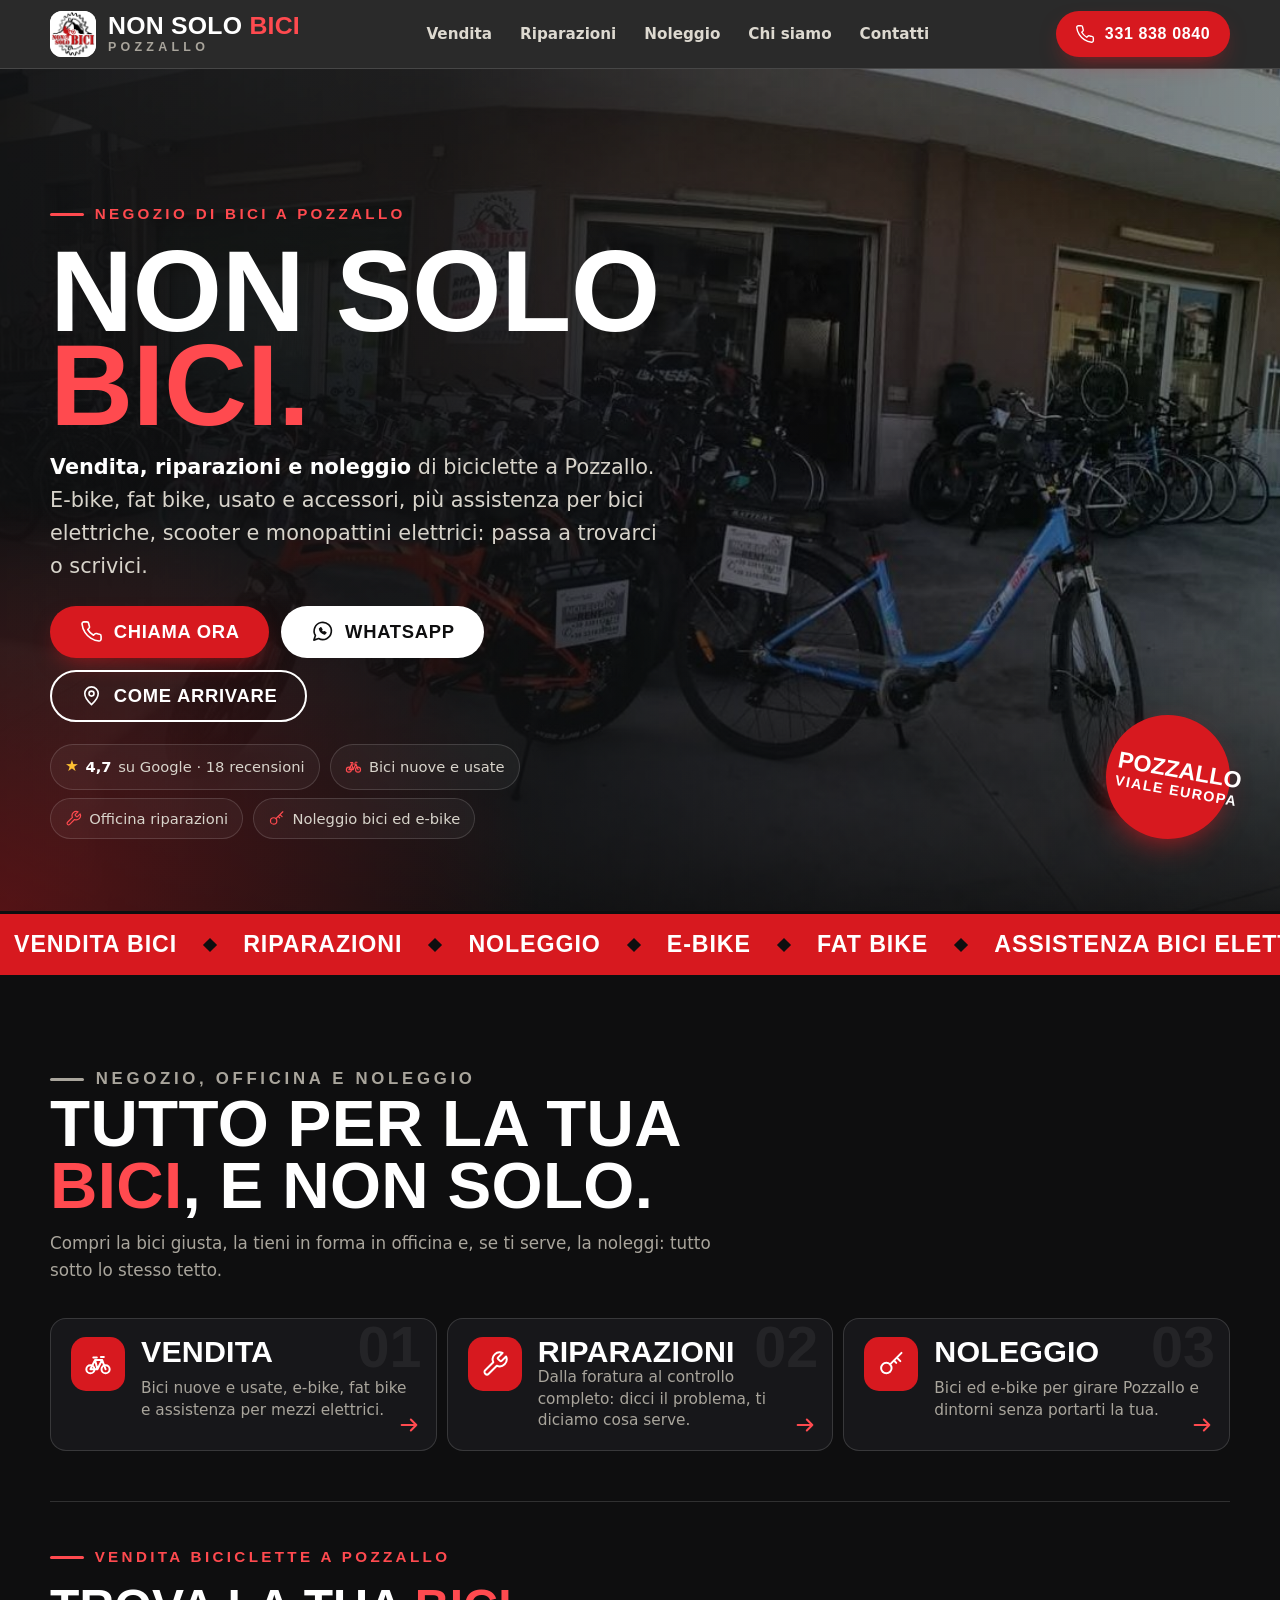
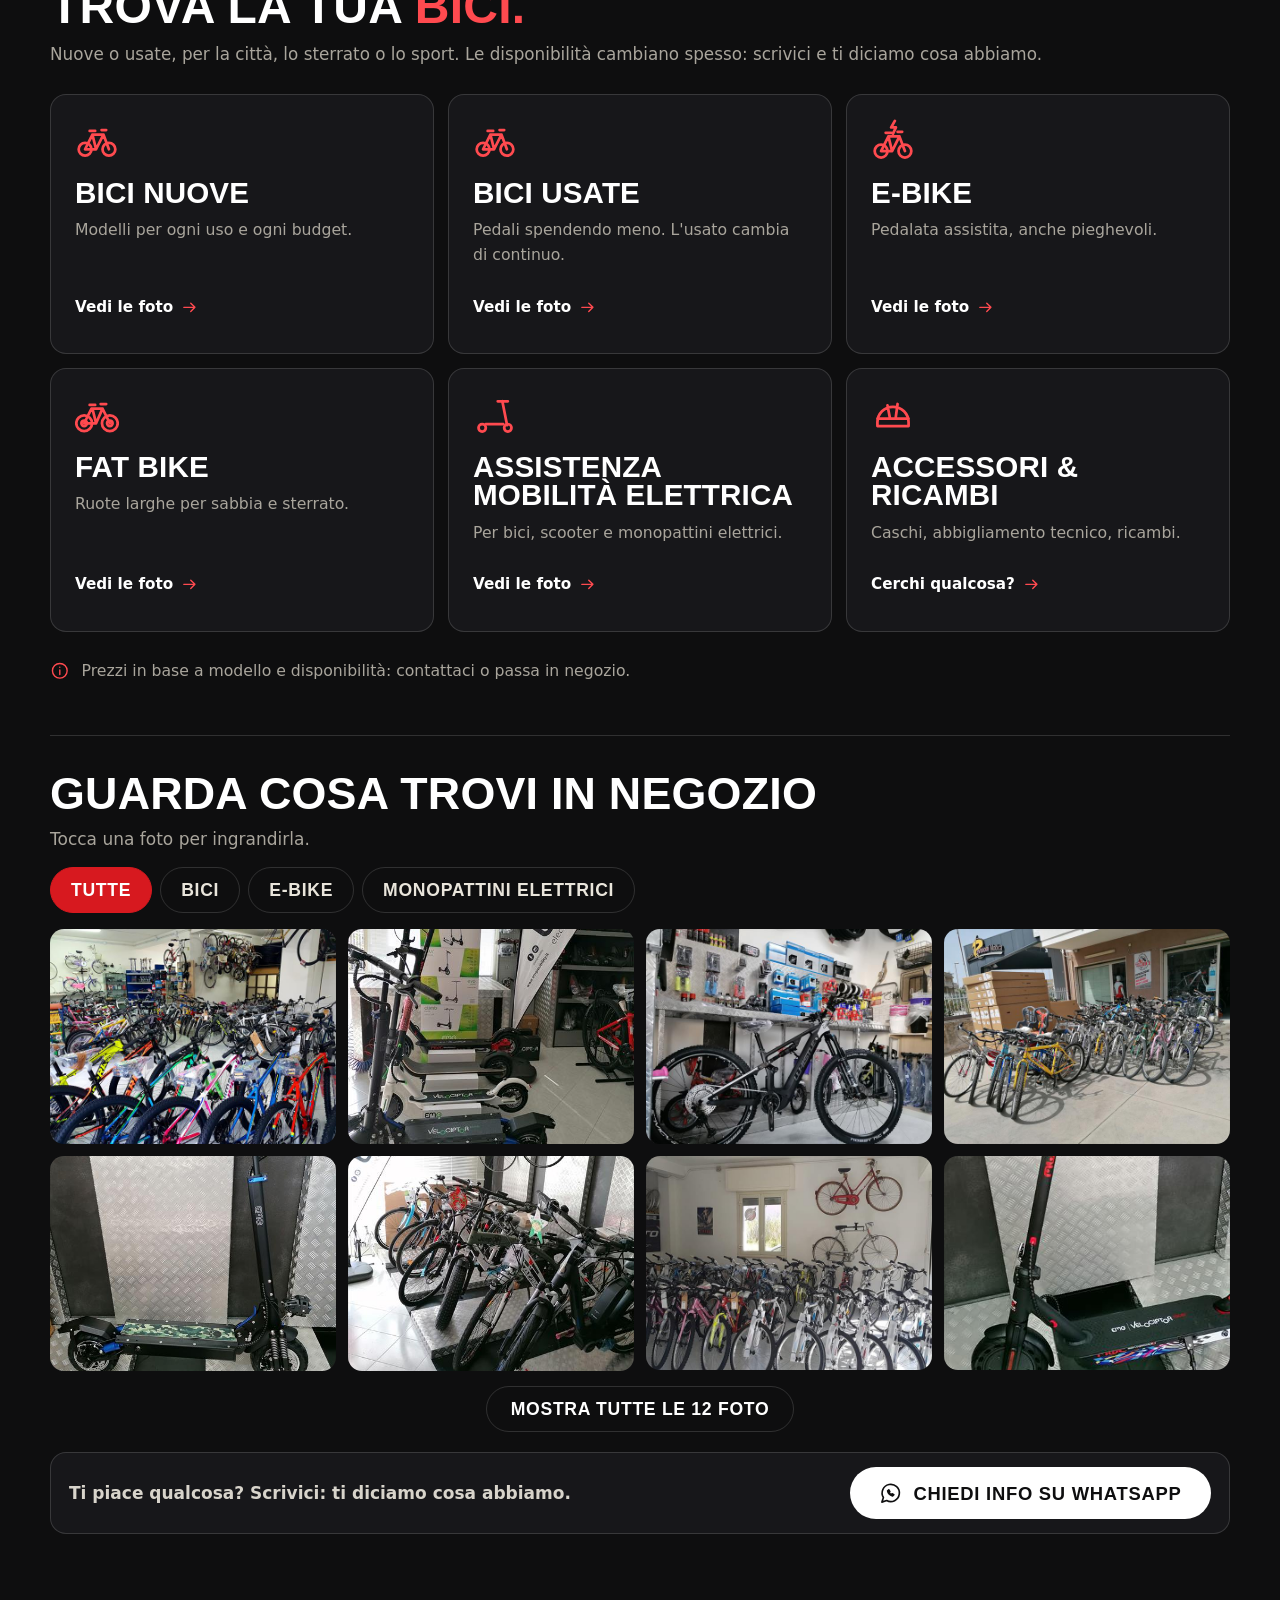
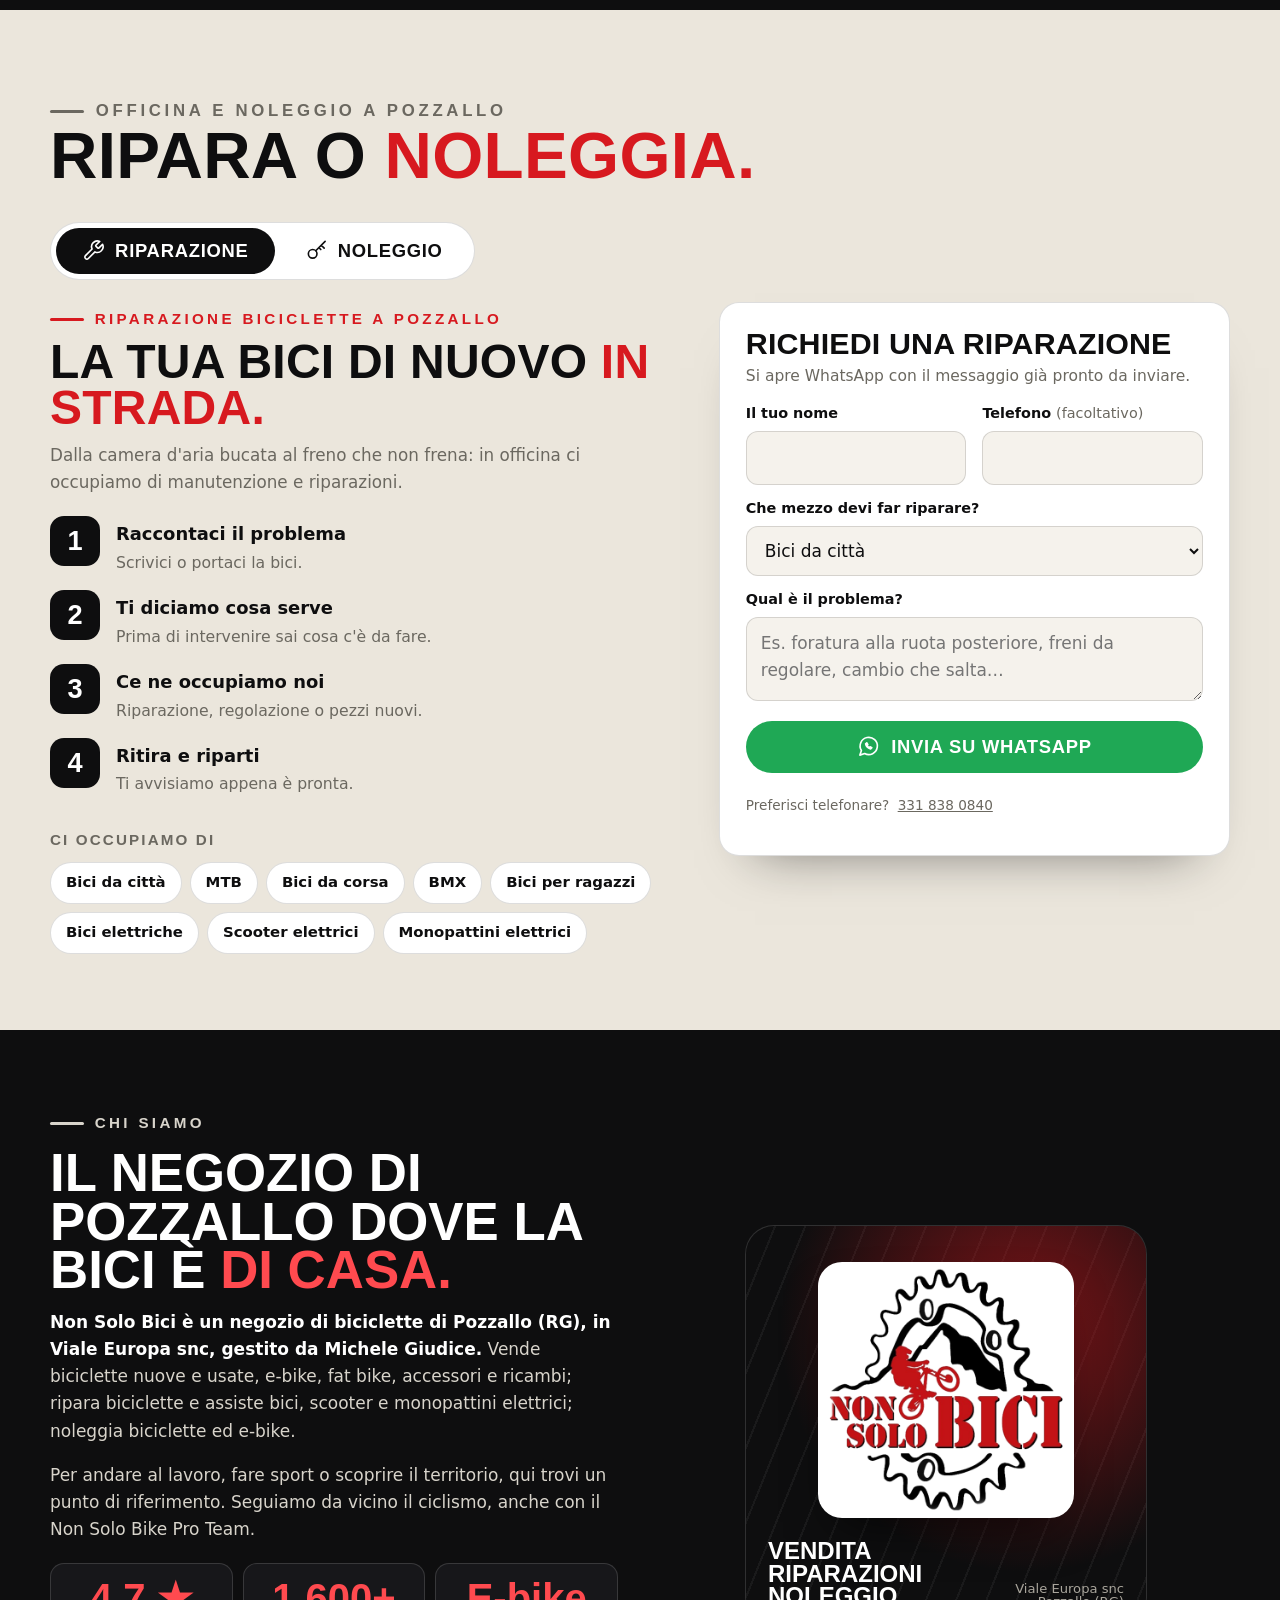
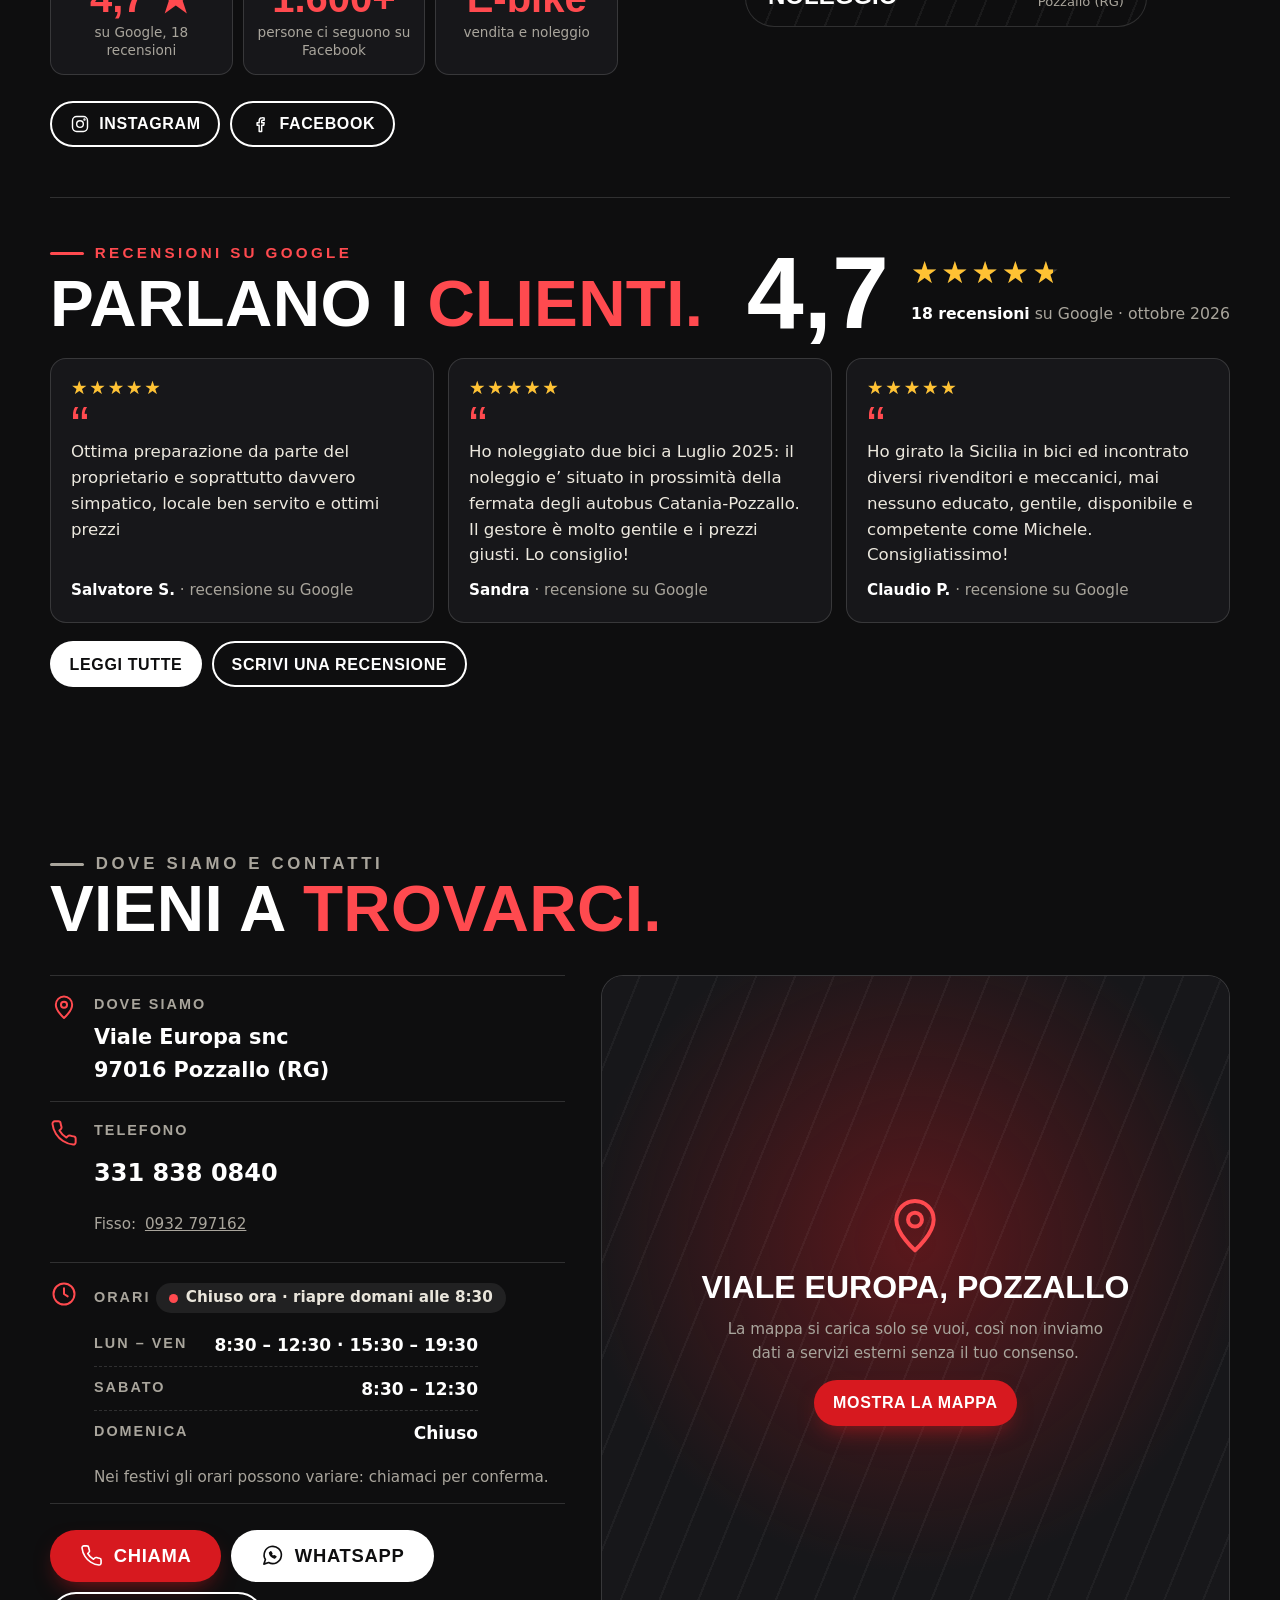
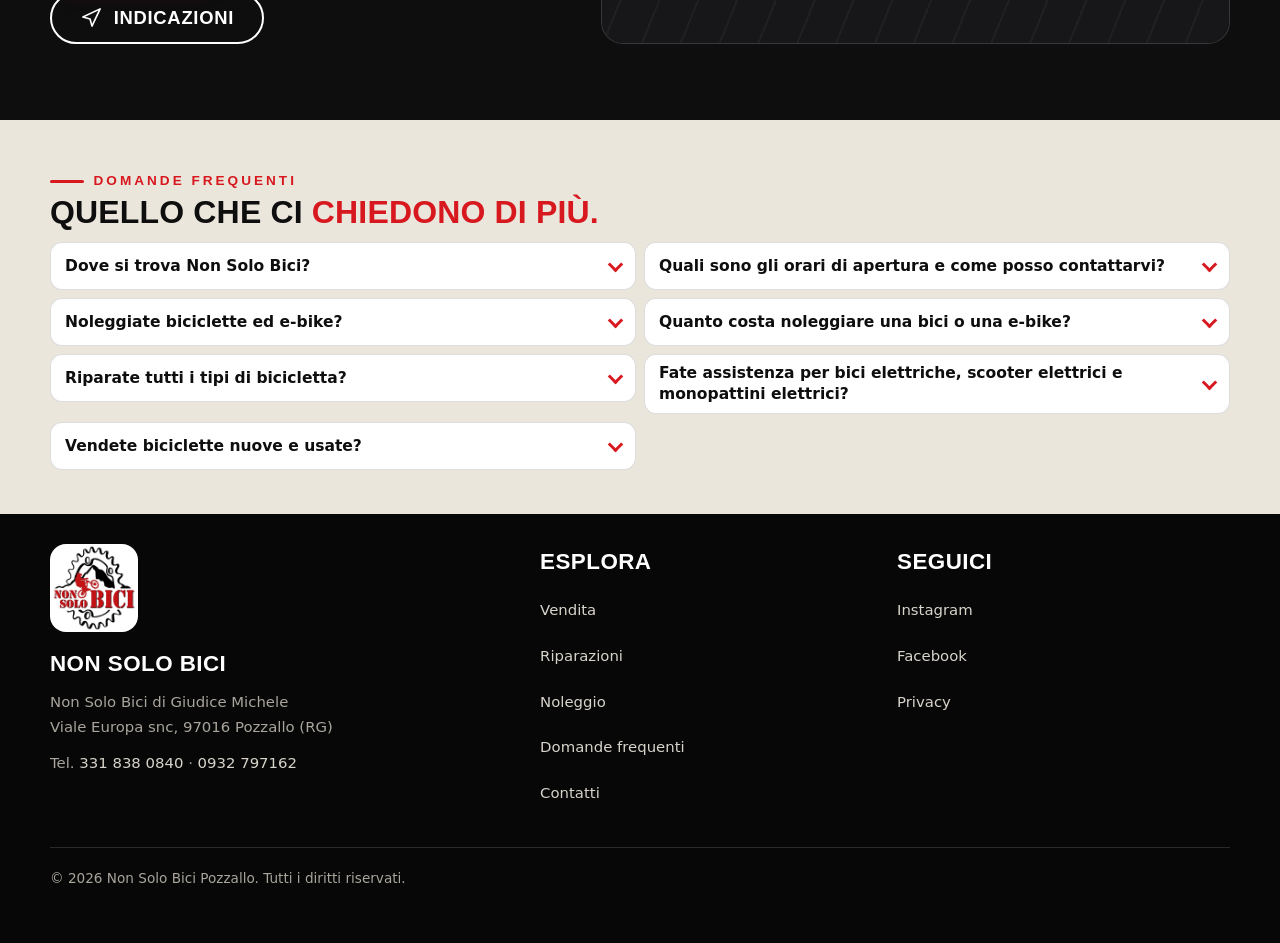
==== commit 61979154: "FAQ piccolo in fondo alla pagina Le domande frequenti passano dopo i contatti, subito prima del foot" ====
--- a/site/index.html
+++ b/site/index.html
@@ -11,9 +11,9 @@
   <meta name="geo.placename" content="Pozzallo">
   <meta name="geo.position" content="36.7336496;14.8522478">
   <meta name="ICBM" content="36.7336496, 14.8522478">
-  <link rel="icon" href="assets/favicon-32.png?v=15" type="image/png" sizes="32x32">
-  <link rel="icon" href="assets/logo-192.png?v=15" type="image/png" sizes="192x192">
-  <link rel="apple-touch-icon" href="assets/apple-touch-icon.png?v=15">
+  <link rel="icon" href="assets/favicon-32.png?v=16" type="image/png" sizes="32x32">
+  <link rel="icon" href="assets/logo-192.png?v=16" type="image/png" sizes="192x192">
+  <link rel="apple-touch-icon" href="assets/apple-touch-icon.png?v=16">
   <link rel="canonical" href="https://nonsolobicipozzallo.it/">
 
   <meta property="og:type" content="website">
@@ -32,8 +32,8 @@
 
   <script>document.documentElement.classList.add('js');</script>
   <!-- ?v=… forza il browser a riscaricare i file quando cambiano (GitHub Pages li tiene in cache 10 minuti): aumentarlo a ogni modifica di CSS/JS/foto -->
-  <link rel="stylesheet" href="css/style.css?v=15">
-  <link rel="preload" as="image" href="assets/hero.jpg?v=15" fetchpriority="high">
+  <link rel="stylesheet" href="css/style.css?v=16">
+  <link rel="preload" as="image" href="assets/hero.jpg?v=16" fetchpriority="high">
 
   <!-- Dati strutturati (schema.org). Orari presi dalla scheda Google (2 ott 2026): se cambiano, aggiornare openingHoursSpecification, la sezione Contatti, le FAQ, llms.txt e gli orari in js/main.js. priceRange: non noto. dateModified: aggiornare quando cambiano i contenuti -->
   <script type="application/ld+json">
@@ -232,7 +232,7 @@
 <header class="site-header">
   <div class="wrap header-in">
     <a class="brand" href="#top" aria-label="Non Solo Bici Pozzallo — inizio pagina">
-      <img class="brand-mark" src="assets/logo-192.png?v=15" width="46" height="46" alt="">
+      <img class="brand-mark" src="assets/logo-192.png?v=16" width="46" height="46" alt="">
       <span class="brand-name"><b>Non Solo <em>Bici</em></b><small>Pozzallo</small></span>
     </a>
 
@@ -259,7 +259,7 @@
 
 <!-- ============================== HERO ============================== -->
 <section class="hero" id="top">
-  <img class="hero-bg" src="assets/hero.jpg?v=15" width="1278" height="720" fetchpriority="high"
+  <img class="hero-bg" src="assets/hero.jpg?v=16" width="1278" height="720" fetchpriority="high"
        alt="La vetrina di Non Solo Bici in Viale Europa a Pozzallo, con biciclette ed e-bike in esposizione">
   <div class="wrap hero-grid">
     <div class="hero-copy">
@@ -569,7 +569,7 @@
       </div>
 
       <div class="poster reveal" style="--d:.1s" aria-hidden="true">
-        <img class="poster-logo" src="assets/logo.png?v=15" width="600" height="600" alt="" loading="lazy" decoding="async">
+        <img class="poster-logo" src="assets/logo.png?v=16" width="600" height="600" alt="" loading="lazy" decoding="async">
         <div class="poster-cap"><span>Vendita<br>Riparazioni<br>Noleggio</span><small>Viale Europa snc<br>Pozzallo (RG)</small></div>
       </div>
     </div>
@@ -611,48 +611,6 @@
         <a class="btn btn-wa btn-sm" href="https://search.google.com/local/reviews?placeid=ChIJZT73J0SNERMRA-wFYyzmvQ4" target="_blank" rel="noopener">Leggi tutte</a>
         <a class="btn btn-ghost btn-sm" href="https://search.google.com/local/writereview?placeid=ChIJZT73J0SNERMRA-wFYyzmvQ4" target="_blank" rel="noopener">Scrivi una recensione</a>
       </div>
-    </div>
-  </div>
-</section>
-
-<!-- ======================== DOMANDE FREQUENTI ======================== -->
-<!-- Il testo di domande e risposte deve restare identico a quello del FAQPage nel JSON-LD in <head> -->
-<section class="section section-alt" id="faq">
-  <div class="wrap">
-    <div class="section-head reveal">
-      <p class="kicker">Domande frequenti</p>
-      <h2>Quello che ci <em>chiedono di più.</em></h2>
-    </div>
-
-    <div class="faq reveal">
-      <details class="faq-item">
-        <summary>Dove si trova Non Solo Bici?</summary>
-        <div class="faq-a"><p>Siamo a Pozzallo, in provincia di Ragusa, in Viale Europa snc (97016), vicino a Modica e Ispica.</p></div>
-      </details>
-      <details class="faq-item">
-        <summary>Quali sono gli orari di apertura e come posso contattarvi?</summary>
-        <div class="faq-a"><p>Siamo aperti dal lunedì al venerdì dalle 8:30 alle 12:30 e dalle 15:30 alle 19:30, il sabato dalle 8:30 alle 12:30; la domenica siamo chiusi. Per conferme o disponibilità chiama il <a href="tel:+393318380840">331 838 0840</a> oppure il fisso <a href="tel:+390932797162">0932 797162</a>, o scrivici su WhatsApp al 331 838 0840.</p></div>
-      </details>
-      <details class="faq-item">
-        <summary>Noleggiate biciclette ed e-bike?</summary>
-        <div class="faq-a"><p>Sì, noleggiamo sia biciclette sia e-bike. Dicci quando ti servono e per quanto tempo: ti rispondiamo con disponibilità e tariffa. Puoi scriverci dal <a href="#noleggio">modulo di noleggio</a> del sito, telefonare o passare in negozio.</p></div>
-      </details>
-      <details class="faq-item">
-        <summary>Quanto costa noleggiare una bici o una e-bike?</summary>
-        <div class="faq-a"><p>La tariffa dipende dal mezzo e dalla durata, per esempio qualche ora, un giorno o una settimana. La comunichiamo su richiesta insieme alla disponibilità.</p></div>
-      </details>
-      <details class="faq-item">
-        <summary>Riparate tutti i tipi di bicicletta?</summary>
-        <div class="faq-a"><p>Ci occupiamo di manutenzione e riparazione di biciclette da città, MTB, bici da corsa, BMX e bici per ragazzi.</p></div>
-      </details>
-      <details class="faq-item">
-        <summary>Fate assistenza per bici elettriche, scooter elettrici e monopattini elettrici?</summary>
-        <div class="faq-a"><p>Sì, offriamo assistenza per bici elettriche, scooter elettrici e monopattini elettrici. Scrivici o chiamaci per un'indicazione, oppure passa in negozio.</p></div>
-      </details>
-      <details class="faq-item">
-        <summary>Vendete biciclette nuove e usate?</summary>
-        <div class="faq-a"><p>Sì: biciclette nuove e usate, e-bike (anche pieghevoli), fat bike, accessori e ricambi. Le disponibilità cambiano spesso, quindi conviene chiedere prima.</p></div>
-      </details>
     </div>
   </div>
 </section>
@@ -714,6 +672,48 @@
   </div>
 </section>
 
+<!-- ======================== DOMANDE FREQUENTI ======================== -->
+<!-- Piccolo FAQ in fondo alla pagina, prima del footer. Il testo di domande e risposte deve restare identico a quello del FAQPage nel JSON-LD in <head> -->
+<section class="section section-alt faq-section" id="faq">
+  <div class="wrap">
+    <div class="faq-head reveal">
+      <p class="kicker">Domande frequenti</p>
+      <h2 class="faq-title">Quello che ci <em>chiedono di più.</em></h2>
+    </div>
+
+    <div class="faq reveal">
+      <details class="faq-item">
+        <summary>Dove si trova Non Solo Bici?</summary>
+        <div class="faq-a"><p>Siamo a Pozzallo, in provincia di Ragusa, in Viale Europa snc (97016), vicino a Modica e Ispica.</p></div>
+      </details>
+      <details class="faq-item">
+        <summary>Quali sono gli orari di apertura e come posso contattarvi?</summary>
+        <div class="faq-a"><p>Siamo aperti dal lunedì al venerdì dalle 8:30 alle 12:30 e dalle 15:30 alle 19:30, il sabato dalle 8:30 alle 12:30; la domenica siamo chiusi. Per conferme o disponibilità chiama il <a href="tel:+393318380840">331 838 0840</a> oppure il fisso <a href="tel:+390932797162">0932 797162</a>, o scrivici su WhatsApp al 331 838 0840.</p></div>
+      </details>
+      <details class="faq-item">
+        <summary>Noleggiate biciclette ed e-bike?</summary>
+        <div class="faq-a"><p>Sì, noleggiamo sia biciclette sia e-bike. Dicci quando ti servono e per quanto tempo: ti rispondiamo con disponibilità e tariffa. Puoi scriverci dal <a href="#noleggio">modulo di noleggio</a> del sito, telefonare o passare in negozio.</p></div>
+      </details>
+      <details class="faq-item">
+        <summary>Quanto costa noleggiare una bici o una e-bike?</summary>
+        <div class="faq-a"><p>La tariffa dipende dal mezzo e dalla durata, per esempio qualche ora, un giorno o una settimana. La comunichiamo su richiesta insieme alla disponibilità.</p></div>
+      </details>
+      <details class="faq-item">
+        <summary>Riparate tutti i tipi di bicicletta?</summary>
+        <div class="faq-a"><p>Ci occupiamo di manutenzione e riparazione di biciclette da città, MTB, bici da corsa, BMX e bici per ragazzi.</p></div>
+      </details>
+      <details class="faq-item">
+        <summary>Fate assistenza per bici elettriche, scooter elettrici e monopattini elettrici?</summary>
+        <div class="faq-a"><p>Sì, offriamo assistenza per bici elettriche, scooter elettrici e monopattini elettrici. Scrivici o chiamaci per un'indicazione, oppure passa in negozio.</p></div>
+      </details>
+      <details class="faq-item">
+        <summary>Vendete biciclette nuove e usate?</summary>
+        <div class="faq-a"><p>Sì: biciclette nuove e usate, e-bike (anche pieghevoli), fat bike, accessori e ricambi. Le disponibilità cambiano spesso, quindi conviene chiedere prima.</p></div>
+      </details>
+    </div>
+  </div>
+</section>
+
 </main>
 
 <!-- ============================== FOOTER ============================== -->
@@ -721,7 +721,7 @@
   <div class="wrap">
     <div class="foot">
       <div>
-        <img class="foot-logo" src="assets/logo-192.png?v=15" width="88" height="88" alt="Logo Non Solo Bici" loading="lazy">
+        <img class="foot-logo" src="assets/logo-192.png?v=16" width="88" height="88" alt="Logo Non Solo Bici" loading="lazy">
         <b>Non Solo Bici</b>
         <!-- DA COMPLETARE: aggiungere ragione sociale completa e Partita IVA se richiesto -->
         <address style="font-style:normal">
@@ -775,6 +775,6 @@
   </div>
 </dialog>
 
-<script src="js/main.js?v=15"></script>
+<script src="js/main.js?v=16"></script>
 </body>
 </html>
--- a/site/css/style.css
+++ b/site/css/style.css
@@ -807,3 +807,17 @@
   .reviews-block { margin-top: 22px; padding-top: 20px; }
   .reviews-top { gap: 10px; margin-bottom: 14px; }
 }
+
+/* ---------- FAQ piccola, in fondo alla pagina ---------- */
+.faq-section { padding: clamp(26px, 4vw, 44px) 0; }
+.faq-head { margin-bottom: 14px; }
+.faq-section .kicker { margin-bottom: 4px; font-size: .85rem; }
+.faq-section .faq-title { font-size: clamp(1.5rem, 3.2vw, 2rem); line-height: 1; }
+.faq-section .faq { gap: 8px; }
+.faq-section .faq-item { border-radius: 12px; }
+.faq-section .faq-item summary { min-height: 46px; padding: 8px 14px; font-size: .97rem; }
+.faq-section .faq-a { padding: 0 14px 12px; font-size: .95rem; }
+@media (max-width: 599px) {
+  .faq-section { padding: 26px 0 22px; }
+  .faq-section .faq-item summary { font-size: .95rem; }
+}
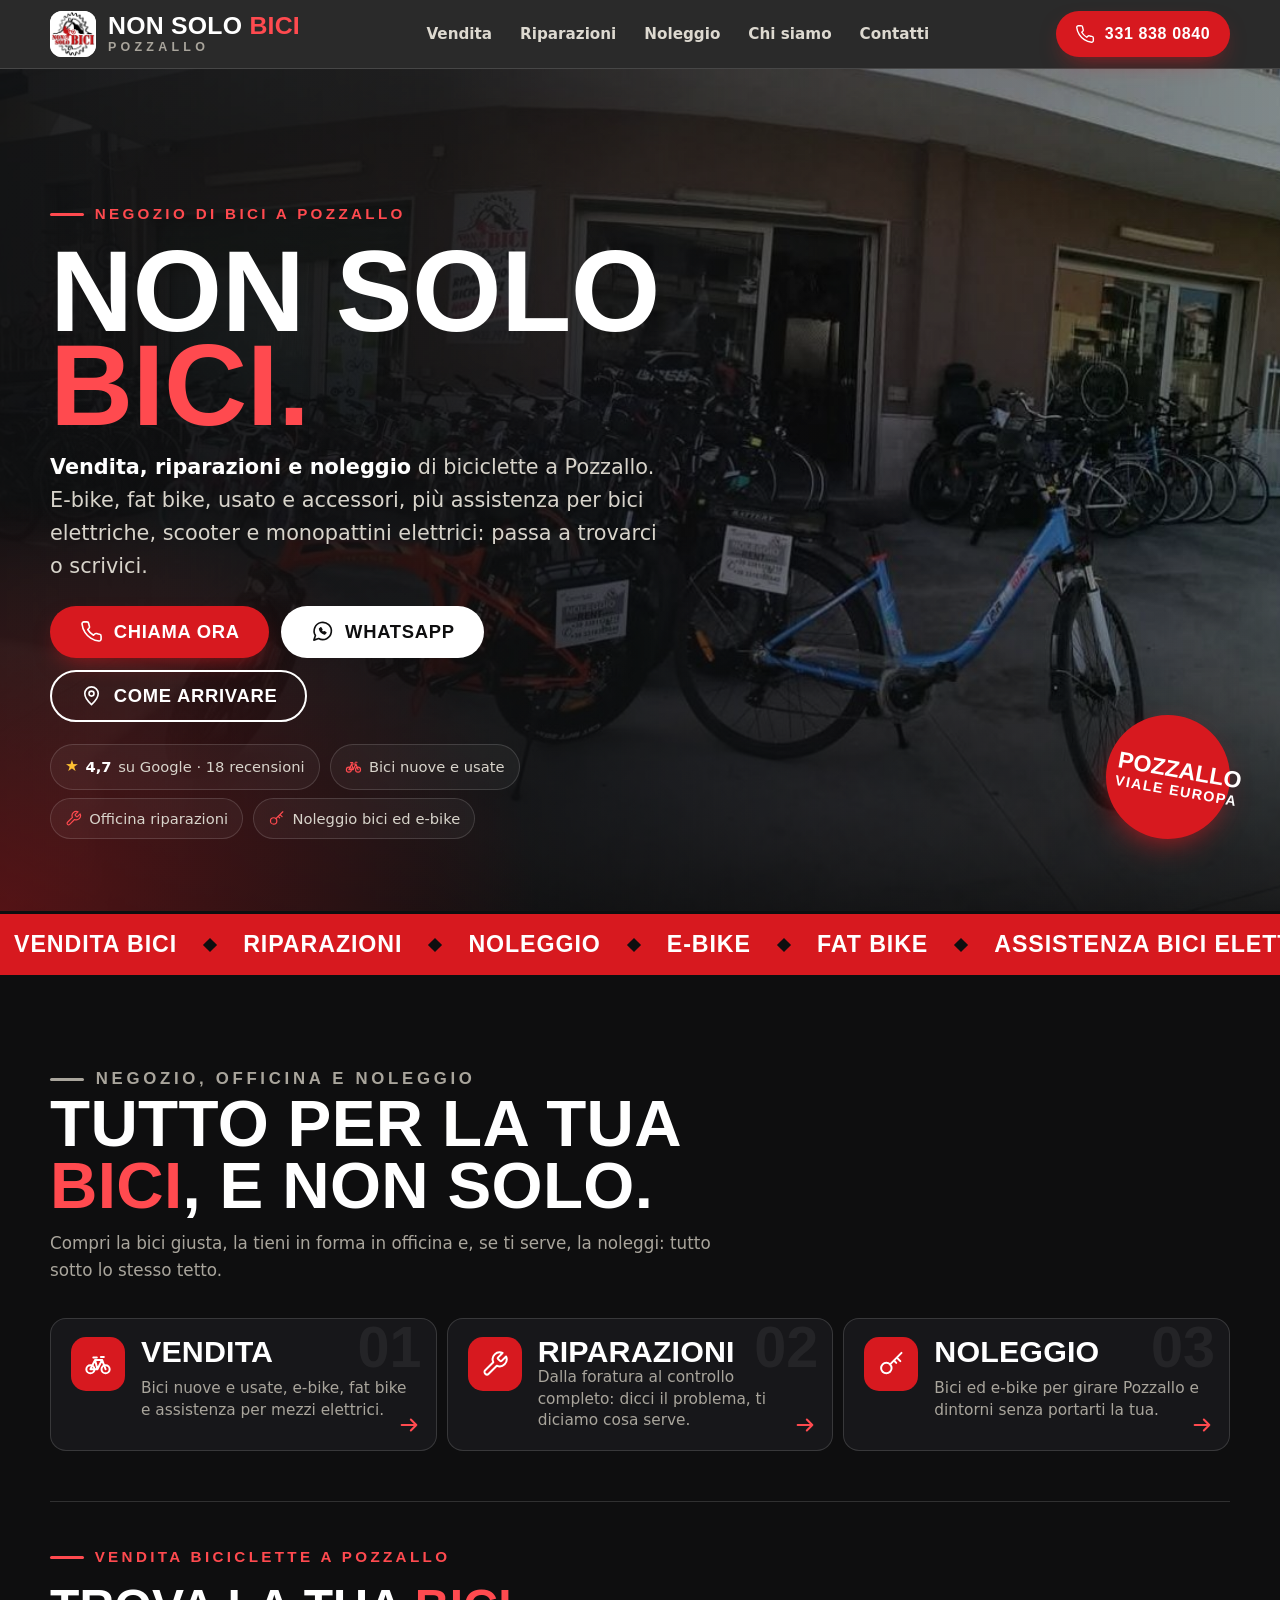
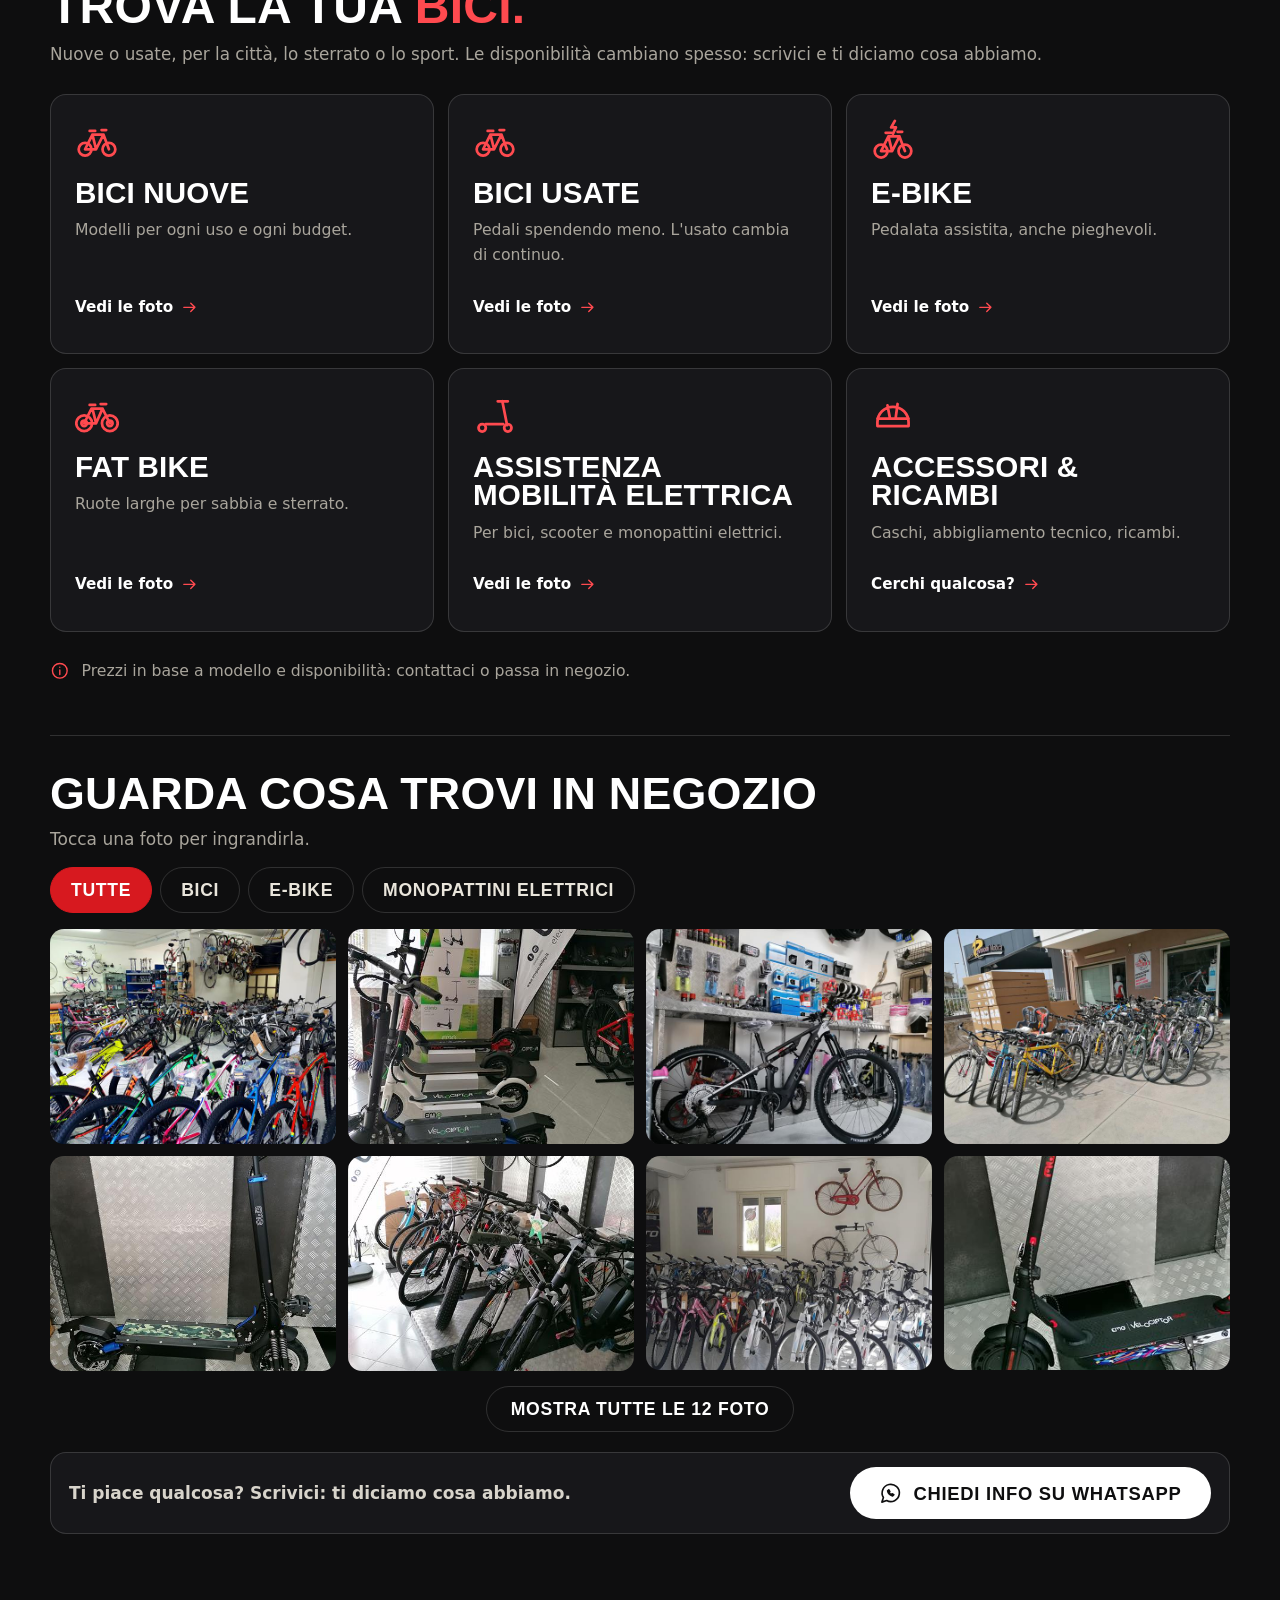
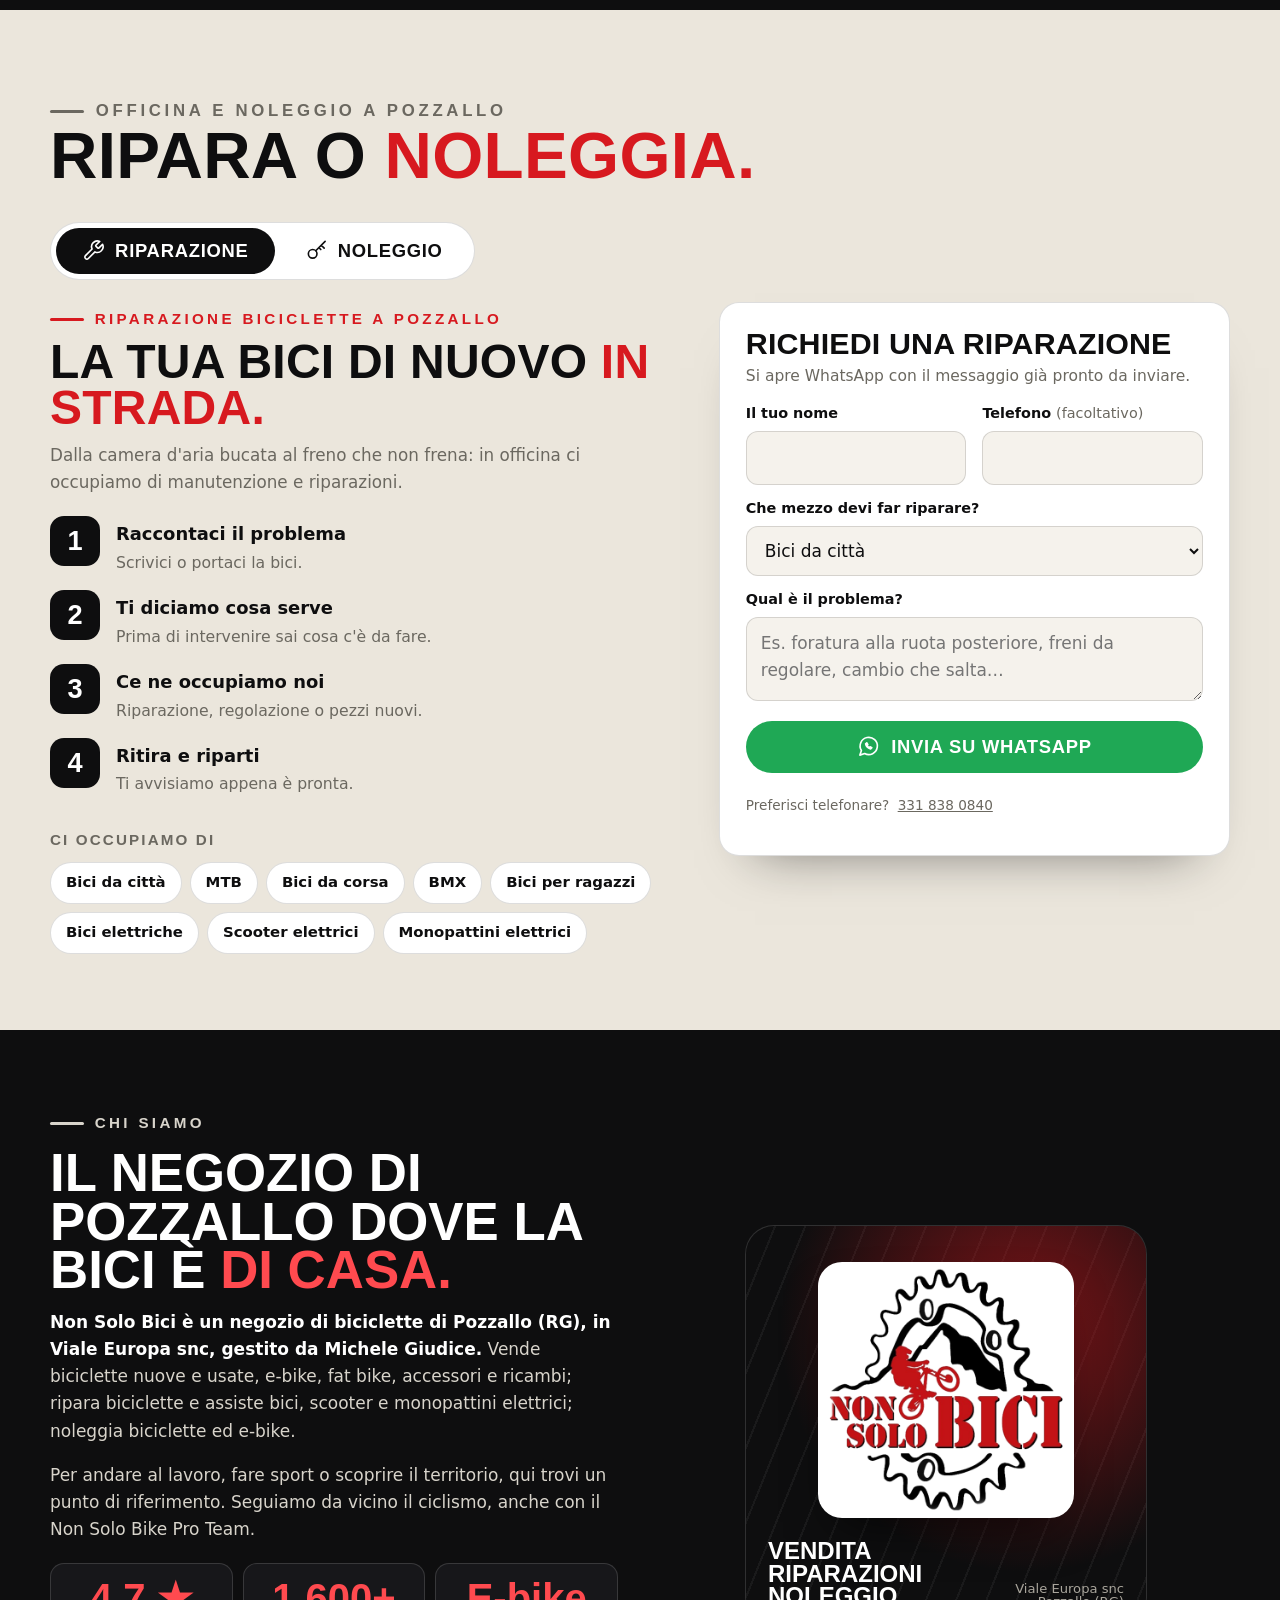
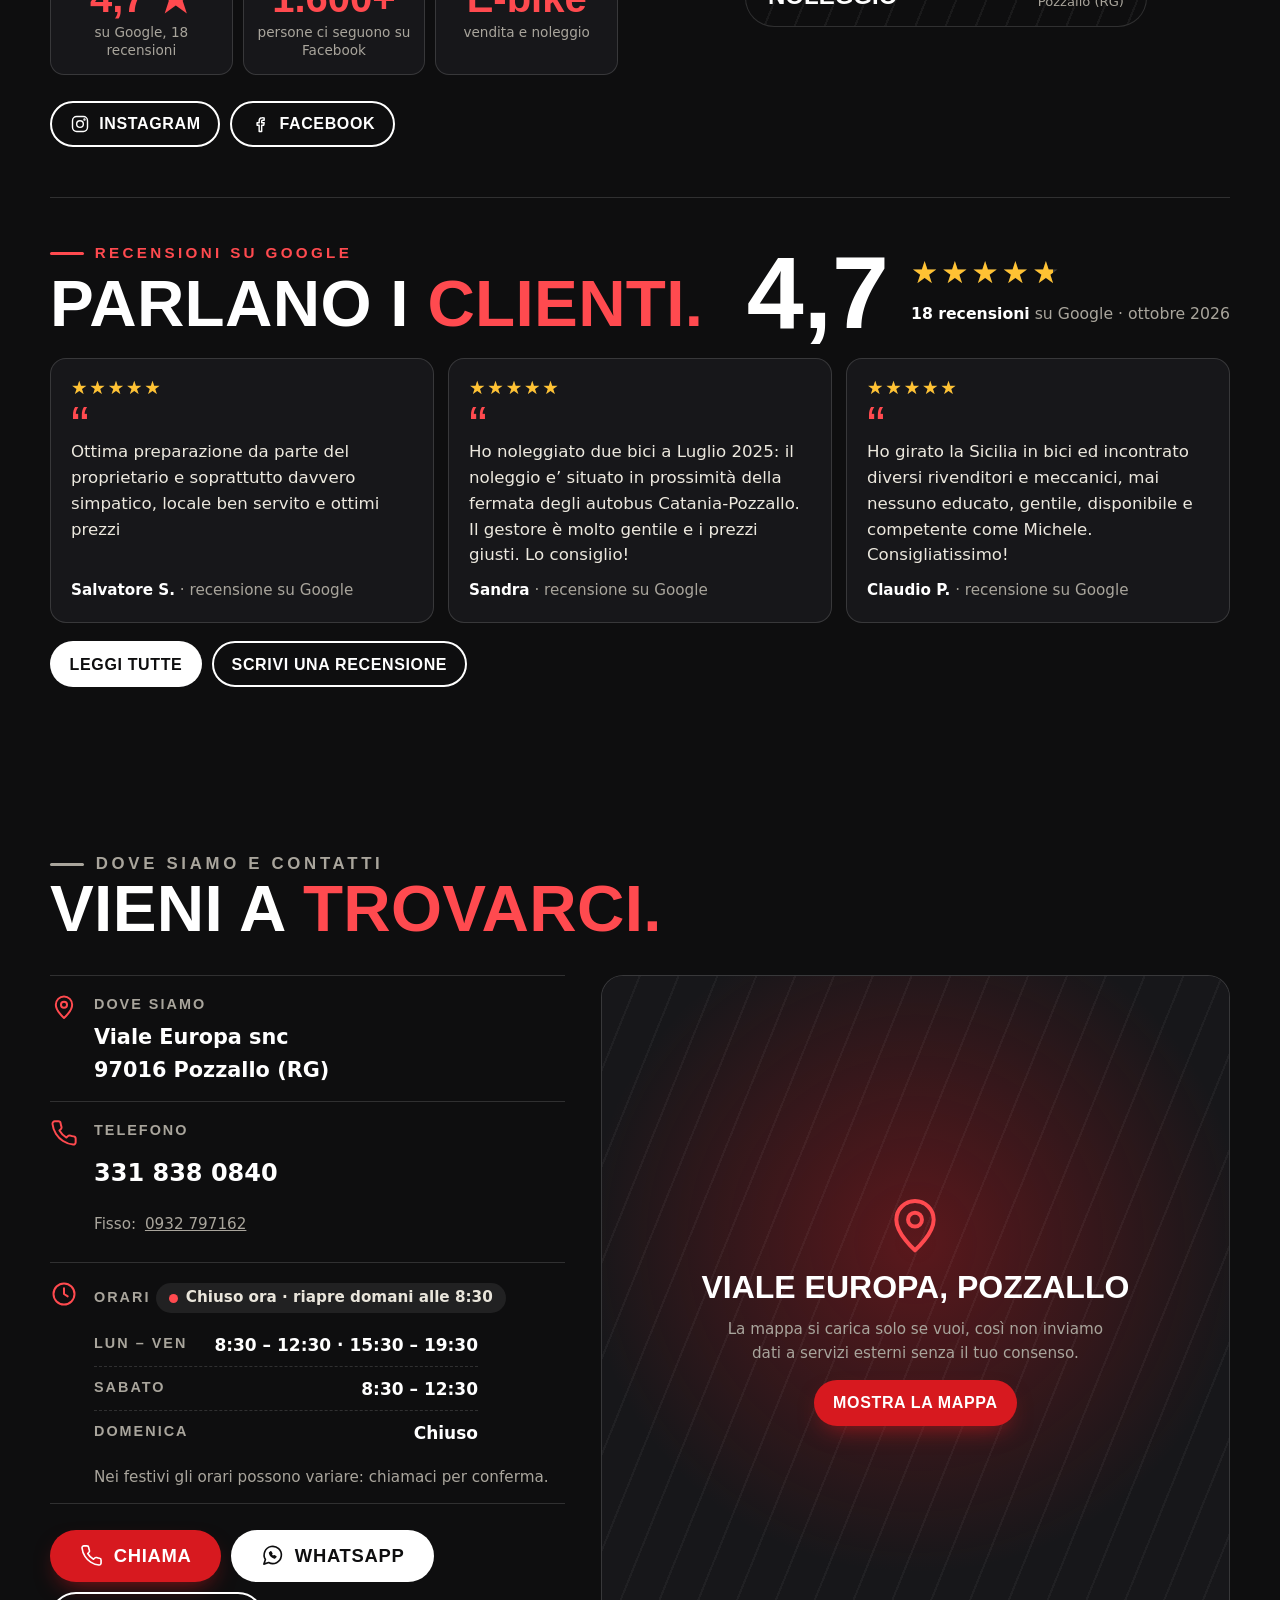
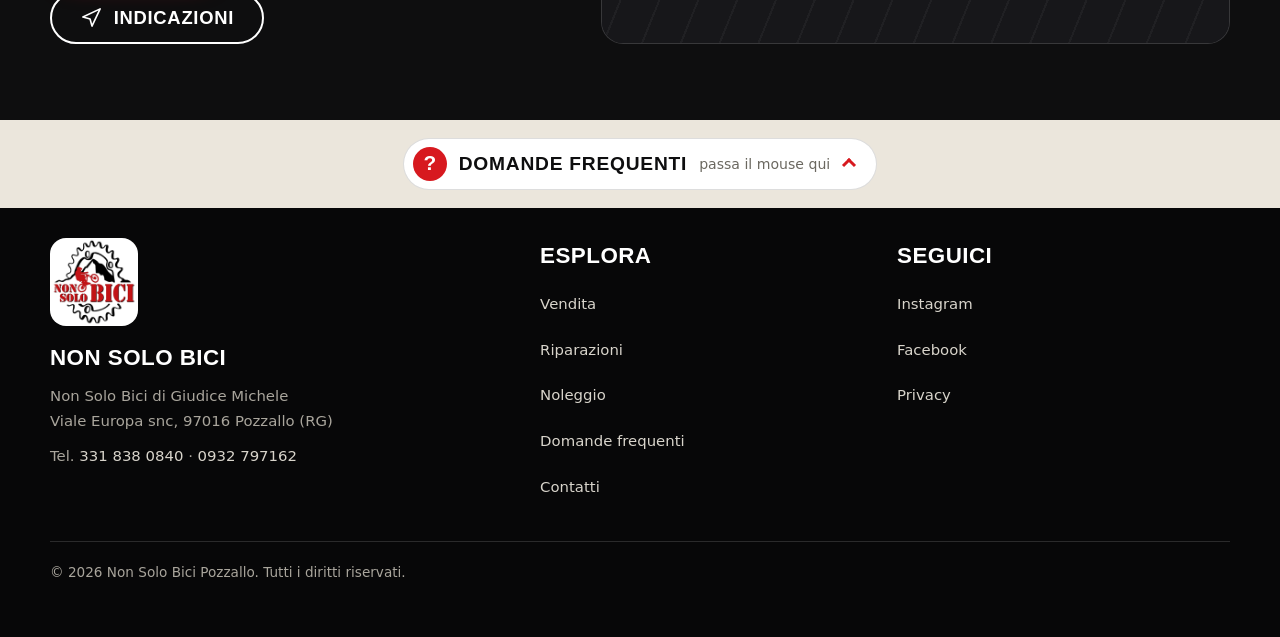
==== commit 84f85095: "FAQ a comparsa: il riquadro si apre col mouse sopra il pulsante In fondo alla pagina resta solo un p" ====
--- a/site/index.html
+++ b/site/index.html
@@ -11,9 +11,9 @@
   <meta name="geo.placename" content="Pozzallo">
   <meta name="geo.position" content="36.7336496;14.8522478">
   <meta name="ICBM" content="36.7336496, 14.8522478">
-  <link rel="icon" href="assets/favicon-32.png?v=16" type="image/png" sizes="32x32">
-  <link rel="icon" href="assets/logo-192.png?v=16" type="image/png" sizes="192x192">
-  <link rel="apple-touch-icon" href="assets/apple-touch-icon.png?v=16">
+  <link rel="icon" href="assets/favicon-32.png?v=20" type="image/png" sizes="32x32">
+  <link rel="icon" href="assets/logo-192.png?v=20" type="image/png" sizes="192x192">
+  <link rel="apple-touch-icon" href="assets/apple-touch-icon.png?v=20">
   <link rel="canonical" href="https://nonsolobicipozzallo.it/">
 
   <meta property="og:type" content="website">
@@ -32,8 +32,8 @@
 
   <script>document.documentElement.classList.add('js');</script>
   <!-- ?v=… forza il browser a riscaricare i file quando cambiano (GitHub Pages li tiene in cache 10 minuti): aumentarlo a ogni modifica di CSS/JS/foto -->
-  <link rel="stylesheet" href="css/style.css?v=16">
-  <link rel="preload" as="image" href="assets/hero.jpg?v=16" fetchpriority="high">
+  <link rel="stylesheet" href="css/style.css?v=20">
+  <link rel="preload" as="image" href="assets/hero.jpg?v=20" fetchpriority="high">
 
   <!-- Dati strutturati (schema.org). Orari presi dalla scheda Google (2 ott 2026): se cambiano, aggiornare openingHoursSpecification, la sezione Contatti, le FAQ, llms.txt e gli orari in js/main.js. priceRange: non noto. dateModified: aggiornare quando cambiano i contenuti -->
   <script type="application/ld+json">
@@ -232,7 +232,7 @@
 <header class="site-header">
   <div class="wrap header-in">
     <a class="brand" href="#top" aria-label="Non Solo Bici Pozzallo — inizio pagina">
-      <img class="brand-mark" src="assets/logo-192.png?v=16" width="46" height="46" alt="">
+      <img class="brand-mark" src="assets/logo-192.png?v=20" width="46" height="46" alt="">
       <span class="brand-name"><b>Non Solo <em>Bici</em></b><small>Pozzallo</small></span>
     </a>
 
@@ -259,7 +259,7 @@
 
 <!-- ============================== HERO ============================== -->
 <section class="hero" id="top">
-  <img class="hero-bg" src="assets/hero.jpg?v=16" width="1278" height="720" fetchpriority="high"
+  <img class="hero-bg" src="assets/hero.jpg?v=20" width="1278" height="720" fetchpriority="high"
        alt="La vetrina di Non Solo Bici in Viale Europa a Pozzallo, con biciclette ed e-bike in esposizione">
   <div class="wrap hero-grid">
     <div class="hero-copy">
@@ -569,7 +569,7 @@
       </div>
 
       <div class="poster reveal" style="--d:.1s" aria-hidden="true">
-        <img class="poster-logo" src="assets/logo.png?v=16" width="600" height="600" alt="" loading="lazy" decoding="async">
+        <img class="poster-logo" src="assets/logo.png?v=20" width="600" height="600" alt="" loading="lazy" decoding="async">
         <div class="poster-cap"><span>Vendita<br>Riparazioni<br>Noleggio</span><small>Viale Europa snc<br>Pozzallo (RG)</small></div>
       </div>
     </div>
@@ -673,43 +673,57 @@
 </section>
 
 <!-- ======================== DOMANDE FREQUENTI ======================== -->
-<!-- Piccolo FAQ in fondo alla pagina, prima del footer. Il testo di domande e risposte deve restare identico a quello del FAQPage nel JSON-LD in <head> -->
+<!-- FAQ a comparsa in fondo alla pagina, prima del footer: il riquadro si apre col mouse sopra il pulsante (o al tocco / con la tastiera, js/main.js).
+     Il testo di domande e risposte deve restare identico a quello del FAQPage nel JSON-LD in <head> -->
 <section class="section section-alt faq-section" id="faq">
   <div class="wrap">
-    <div class="faq-head reveal">
-      <p class="kicker">Domande frequenti</p>
-      <h2 class="faq-title">Quello che ci <em>chiedono di più.</em></h2>
-    </div>
-
-    <div class="faq reveal">
-      <details class="faq-item">
-        <summary>Dove si trova Non Solo Bici?</summary>
-        <div class="faq-a"><p>Siamo a Pozzallo, in provincia di Ragusa, in Viale Europa snc (97016), vicino a Modica e Ispica.</p></div>
-      </details>
-      <details class="faq-item">
-        <summary>Quali sono gli orari di apertura e come posso contattarvi?</summary>
-        <div class="faq-a"><p>Siamo aperti dal lunedì al venerdì dalle 8:30 alle 12:30 e dalle 15:30 alle 19:30, il sabato dalle 8:30 alle 12:30; la domenica siamo chiusi. Per conferme o disponibilità chiama il <a href="tel:+393318380840">331 838 0840</a> oppure il fisso <a href="tel:+390932797162">0932 797162</a>, o scrivici su WhatsApp al 331 838 0840.</p></div>
-      </details>
-      <details class="faq-item">
-        <summary>Noleggiate biciclette ed e-bike?</summary>
-        <div class="faq-a"><p>Sì, noleggiamo sia biciclette sia e-bike. Dicci quando ti servono e per quanto tempo: ti rispondiamo con disponibilità e tariffa. Puoi scriverci dal <a href="#noleggio">modulo di noleggio</a> del sito, telefonare o passare in negozio.</p></div>
-      </details>
-      <details class="faq-item">
-        <summary>Quanto costa noleggiare una bici o una e-bike?</summary>
-        <div class="faq-a"><p>La tariffa dipende dal mezzo e dalla durata, per esempio qualche ora, un giorno o una settimana. La comunichiamo su richiesta insieme alla disponibilità.</p></div>
-      </details>
-      <details class="faq-item">
-        <summary>Riparate tutti i tipi di bicicletta?</summary>
-        <div class="faq-a"><p>Ci occupiamo di manutenzione e riparazione di biciclette da città, MTB, bici da corsa, BMX e bici per ragazzi.</p></div>
-      </details>
-      <details class="faq-item">
-        <summary>Fate assistenza per bici elettriche, scooter elettrici e monopattini elettrici?</summary>
-        <div class="faq-a"><p>Sì, offriamo assistenza per bici elettriche, scooter elettrici e monopattini elettrici. Scrivici o chiamaci per un'indicazione, oppure passa in negozio.</p></div>
-      </details>
-      <details class="faq-item">
-        <summary>Vendete biciclette nuove e usate?</summary>
-        <div class="faq-a"><p>Sì: biciclette nuove e usate, e-bike (anche pieghevoli), fat bike, accessori e ricambi. Le disponibilità cambiano spesso, quindi conviene chiedere prima.</p></div>
-      </details>
+    <div class="faq-pop">
+      <button type="button" class="faq-trigger" aria-expanded="false" aria-controls="faq-panel">
+        <span class="faq-q" aria-hidden="true">?</span>
+        <span class="faq-label">Domande frequenti</span>
+        <span class="faq-hint faq-hint-hover">passa il mouse qui</span>
+        <span class="faq-hint faq-hint-touch">tocca per aprire</span>
+      </button>
+
+      <div class="faq-panel" id="faq-panel" role="region" aria-label="Domande frequenti">
+        <div class="faq-box">
+          <div class="faq-box-head">
+            <h2 class="faq-title">Quello che ci <em>chiedono di più.</em></h2>
+            <button type="button" class="faq-close" aria-label="Chiudi le domande frequenti"><svg class="ico" aria-hidden="true"><use href="#i-close"/></svg></button>
+          </div>
+
+          <div class="faq">
+            <details class="faq-item">
+              <summary>Dove si trova Non Solo Bici?</summary>
+              <div class="faq-a"><p>Siamo a Pozzallo, in provincia di Ragusa, in Viale Europa snc (97016), vicino a Modica e Ispica.</p></div>
+            </details>
+            <details class="faq-item">
+              <summary>Quali sono gli orari di apertura e come posso contattarvi?</summary>
+              <div class="faq-a"><p>Siamo aperti dal lunedì al venerdì dalle 8:30 alle 12:30 e dalle 15:30 alle 19:30, il sabato dalle 8:30 alle 12:30; la domenica siamo chiusi. Per conferme o disponibilità chiama il <a href="tel:+393318380840">331 838 0840</a> oppure il fisso <a href="tel:+390932797162">0932 797162</a>, o scrivici su WhatsApp al 331 838 0840.</p></div>
+            </details>
+            <details class="faq-item">
+              <summary>Noleggiate biciclette ed e-bike?</summary>
+              <div class="faq-a"><p>Sì, noleggiamo sia biciclette sia e-bike. Dicci quando ti servono e per quanto tempo: ti rispondiamo con disponibilità e tariffa. Puoi scriverci dal <a href="#noleggio">modulo di noleggio</a> del sito, telefonare o passare in negozio.</p></div>
+            </details>
+            <details class="faq-item">
+              <summary>Quanto costa noleggiare una bici o una e-bike?</summary>
+              <div class="faq-a"><p>La tariffa dipende dal mezzo e dalla durata, per esempio qualche ora, un giorno o una settimana. La comunichiamo su richiesta insieme alla disponibilità.</p></div>
+            </details>
+            <details class="faq-item">
+              <summary>Riparate tutti i tipi di bicicletta?</summary>
+              <div class="faq-a"><p>Ci occupiamo di manutenzione e riparazione di biciclette da città, MTB, bici da corsa, BMX e bici per ragazzi.</p></div>
+            </details>
+            <details class="faq-item">
+              <summary>Fate assistenza per bici elettriche, scooter elettrici e monopattini elettrici?</summary>
+              <div class="faq-a"><p>Sì, offriamo assistenza per bici elettriche, scooter elettrici e monopattini elettrici. Scrivici o chiamaci per un'indicazione, oppure passa in negozio.</p></div>
+            </details>
+            <details class="faq-item">
+              <summary>Vendete biciclette nuove e usate?</summary>
+              <div class="faq-a"><p>Sì: biciclette nuove e usate, e-bike (anche pieghevoli), fat bike, accessori e ricambi. Le disponibilità cambiano spesso, quindi conviene chiedere prima.</p></div>
+            </details>
+          </div>
+        </div>
+      </div>
     </div>
   </div>
 </section>
@@ -721,7 +735,7 @@
   <div class="wrap">
     <div class="foot">
       <div>
-        <img class="foot-logo" src="assets/logo-192.png?v=16" width="88" height="88" alt="Logo Non Solo Bici" loading="lazy">
+        <img class="foot-logo" src="assets/logo-192.png?v=20" width="88" height="88" alt="Logo Non Solo Bici" loading="lazy">
         <b>Non Solo Bici</b>
         <!-- DA COMPLETARE: aggiungere ragione sociale completa e Partita IVA se richiesto -->
         <address style="font-style:normal">
@@ -775,6 +789,6 @@
   </div>
 </dialog>
 
-<script src="js/main.js?v=16"></script>
+<script src="js/main.js?v=20"></script>
 </body>
 </html>
--- a/site/css/style.css
+++ b/site/css/style.css
@@ -808,16 +808,62 @@
   .reviews-top { gap: 10px; margin-bottom: 14px; }
 }
 
-/* ---------- FAQ piccola, in fondo alla pagina ---------- */
-.faq-section { padding: clamp(26px, 4vw, 44px) 0; }
-.faq-head { margin-bottom: 14px; }
-.faq-section .kicker { margin-bottom: 4px; font-size: .85rem; }
-.faq-section .faq-title { font-size: clamp(1.5rem, 3.2vw, 2rem); line-height: 1; }
+/* ---------- FAQ a comparsa (pop-up) in fondo alla pagina ---------- */
+.faq-section { padding: 18px 0; }
+.faq-pop { position: relative; width: fit-content; max-width: 100%; margin-inline: auto; }
+.faq-trigger {
+  display: inline-flex; align-items: center; gap: 12px; min-height: 52px; max-width: 100%; padding: 8px 22px 8px 9px;
+  border: 1.5px solid var(--line); border-radius: 999px; background: #fff; color: var(--ink); font: inherit; text-align: left; cursor: pointer;
+}
+.faq-trigger::after {
+  content: ""; flex: none; width: 10px; height: 10px; margin: 3px 0 0 2px;
+  border-right: 3px solid var(--red); border-bottom: 3px solid var(--red); transform: rotate(-135deg); transition: transform .2s;
+}
+.faq-pop.open .faq-trigger::after { transform: rotate(45deg); margin-top: -4px; }
+.faq-q { display: grid; place-items: center; flex: none; width: 34px; height: 34px; border-radius: 50%; background: var(--red); color: #fff; font-family: var(--display); font-weight: 700; font-size: 1.3rem; line-height: 1; }
+.faq-label { font-family: var(--display); font-variation-settings: "wdth" 85; font-weight: 700; font-size: 1.2rem; letter-spacing: .04em; text-transform: uppercase; }
+.faq-hint { color: var(--muted); font-size: .88rem; font-weight: 500; }
+.faq-hint-touch { display: none; }
+@media (hover: none) { .faq-hint-hover { display: none; } .faq-hint-touch { display: inline; } }
+
+/* il riquadro: si apre sopra il pulsante (padding-bottom = "ponte" che tiene attivo l'hover) */
+.faq-panel {
+  --tx: -50%; --ty: 8px;
+  position: absolute; z-index: 40; left: 50%; bottom: 100%; width: min(940px, calc(100vw - 2 * var(--gutter))); padding-bottom: 12px;
+  opacity: 0; visibility: hidden; transform: translate(var(--tx), var(--ty));
+  transition: opacity .16s ease, transform .16s ease, visibility 0s linear .16s;
+}
+.faq-box { max-height: var(--faq-max, min(64vh, 560px)); overflow-y: auto; overscroll-behavior: contain; padding: 12px 14px 14px; border-radius: 18px; background: var(--paper); border: 1px solid var(--line); box-shadow: 0 30px 60px -20px rgba(0, 0, 0, .5); }
+.faq-box-head { display: flex; align-items: center; justify-content: space-between; gap: 12px; margin-bottom: 8px; }
+.faq-section .faq-title { font-size: clamp(1.5rem, 3vw, 2rem); line-height: 1; }
+.faq-section .faq-title em { font-style: normal; color: var(--red); }
+.faq-close { flex: none; display: grid; place-items: center; width: 44px; height: 44px; margin: -6px -6px -6px 0; border: 0; border-radius: 12px; background: transparent; color: var(--ink); cursor: pointer; }
+.faq-close .ico { width: 22px; height: 22px; }
+.faq-pop.down .faq-panel { --ty: -8px; top: 100%; bottom: auto; padding: 12px 0 0; }
+.faq-pop.open .faq-panel {
+  --ty: 0px; opacity: 1; visibility: visible; transition: opacity .16s ease, transform .16s ease, visibility 0s;
+}
+@media (hover: hover) {
+  .faq-pop:hover .faq-panel { --ty: 0px; opacity: 1; visibility: visible; transition: opacity .16s ease, transform .16s ease, visibility 0s; }
+  .faq-pop:hover .faq-trigger::after { transform: rotate(45deg); margin-top: -4px; }
+  .faq-trigger:hover { border-color: var(--red); }
+  .faq-close:hover { background: var(--paper-2); }
+}
+.faq-pop:has(:focus-visible) .faq-panel { --ty: 0px; opacity: 1; visibility: visible; transition: opacity .16s ease, transform .16s ease, visibility 0s; }
 .faq-section .faq { gap: 8px; }
 .faq-section .faq-item { border-radius: 12px; }
 .faq-section .faq-item summary { min-height: 46px; padding: 8px 14px; font-size: .97rem; }
 .faq-section .faq-a { padding: 0 14px 12px; font-size: .95rem; }
+
+/* telefono / schermo tattile: il riquadro è un foglio fisso sopra la barra azioni */
+@media (hover: none), (max-width: 759px) {
+  .faq-panel { --tx: 0px; position: fixed; left: 10px; right: 10px; bottom: 84px; width: auto; padding-bottom: 0; }
+  .faq-box { max-height: calc(100vh - 84px - 90px); max-height: calc(100dvh - 84px - 90px); }
+}
 @media (max-width: 599px) {
-  .faq-section { padding: 26px 0 22px; }
+  .faq-section { padding: 14px 0; }
+  .faq-trigger { gap: 10px; padding-right: 16px; }
+  .faq-label { font-size: 1.1rem; }
+  .faq-hint { display: none; }
   .faq-section .faq-item summary { font-size: .95rem; }
 }
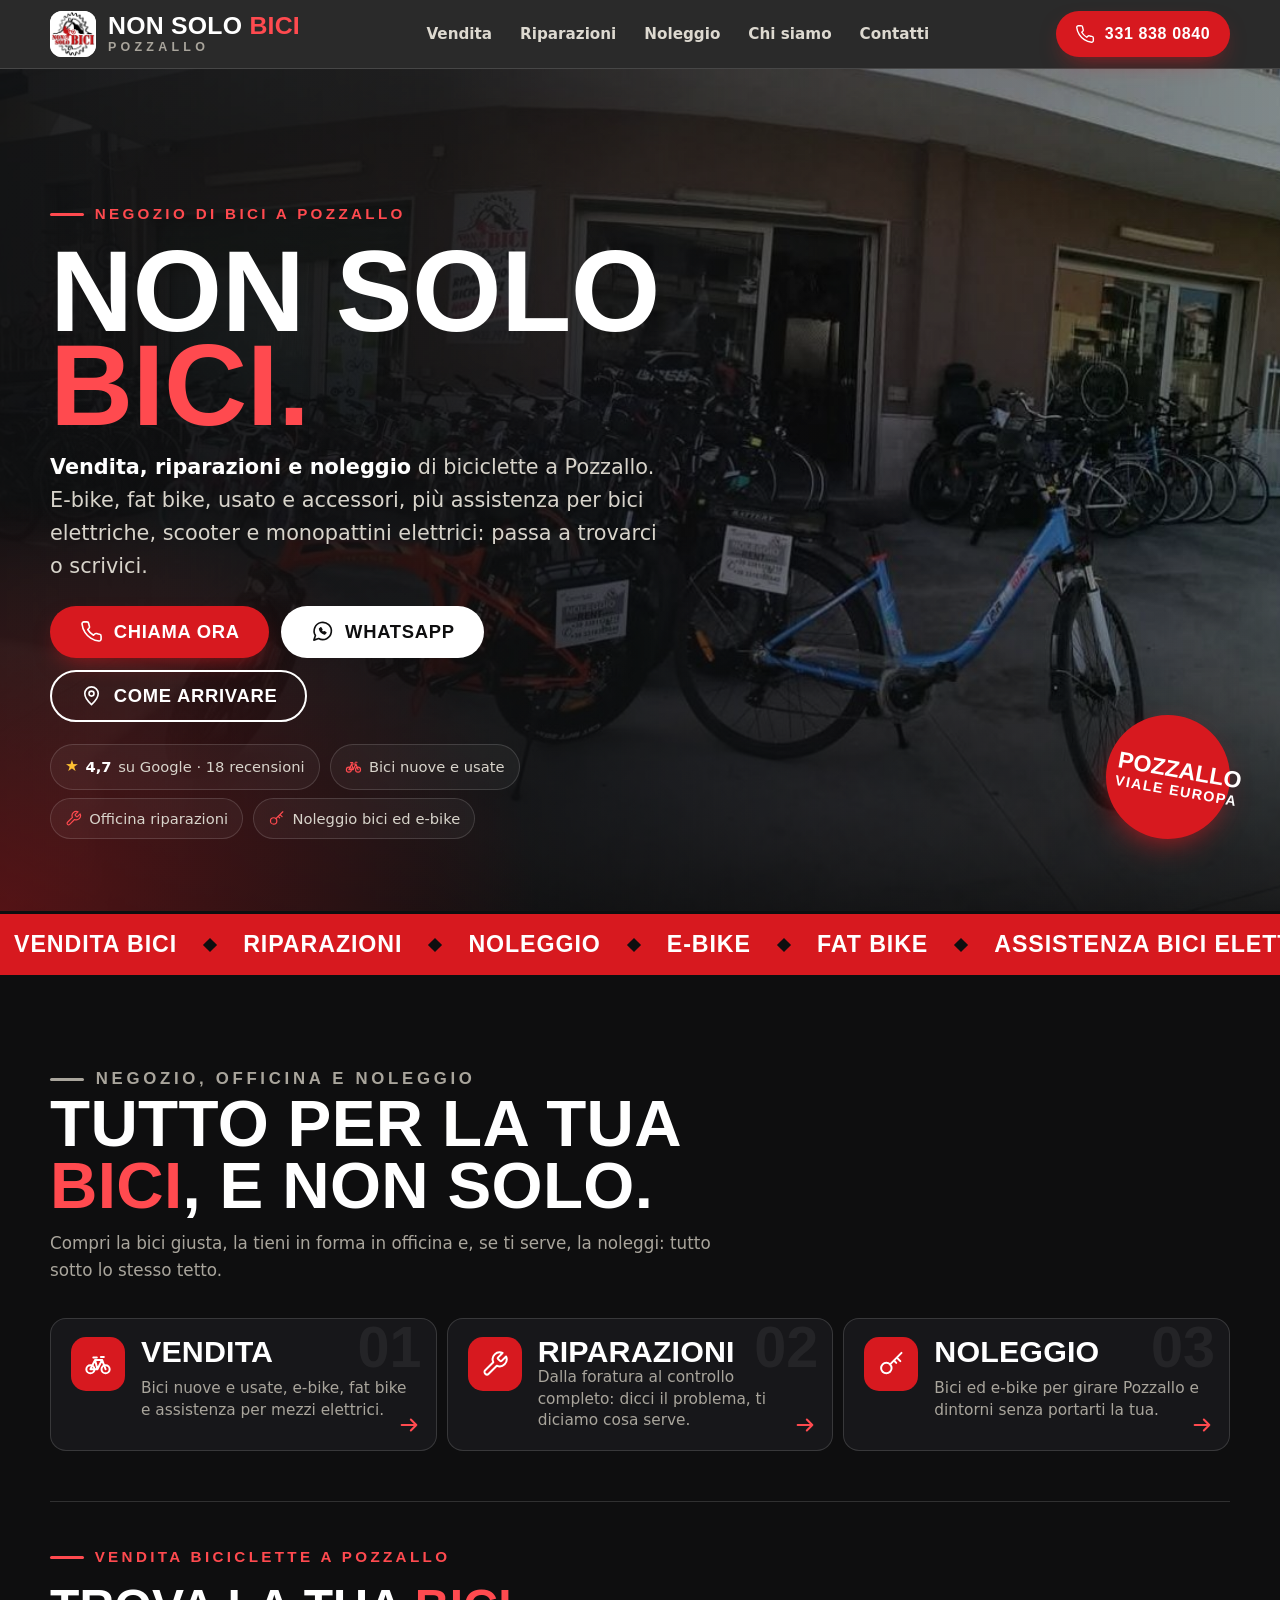
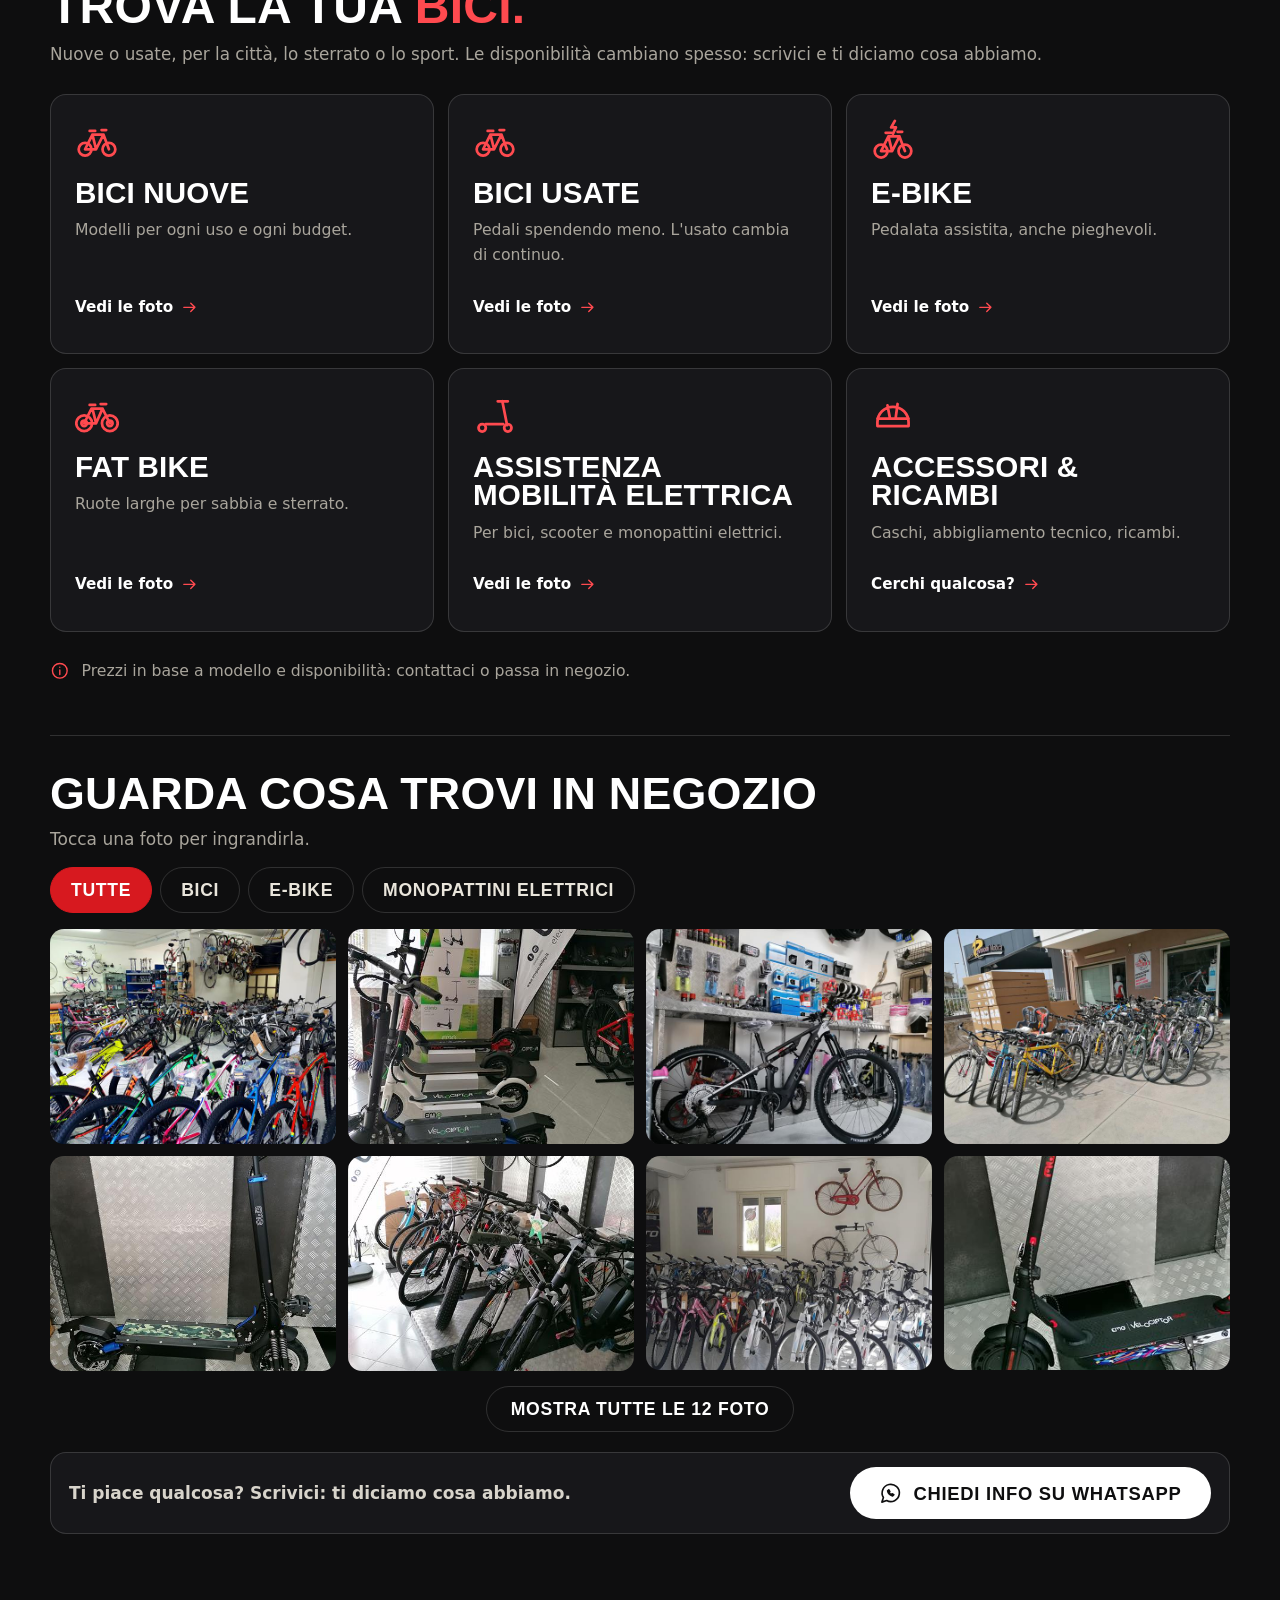
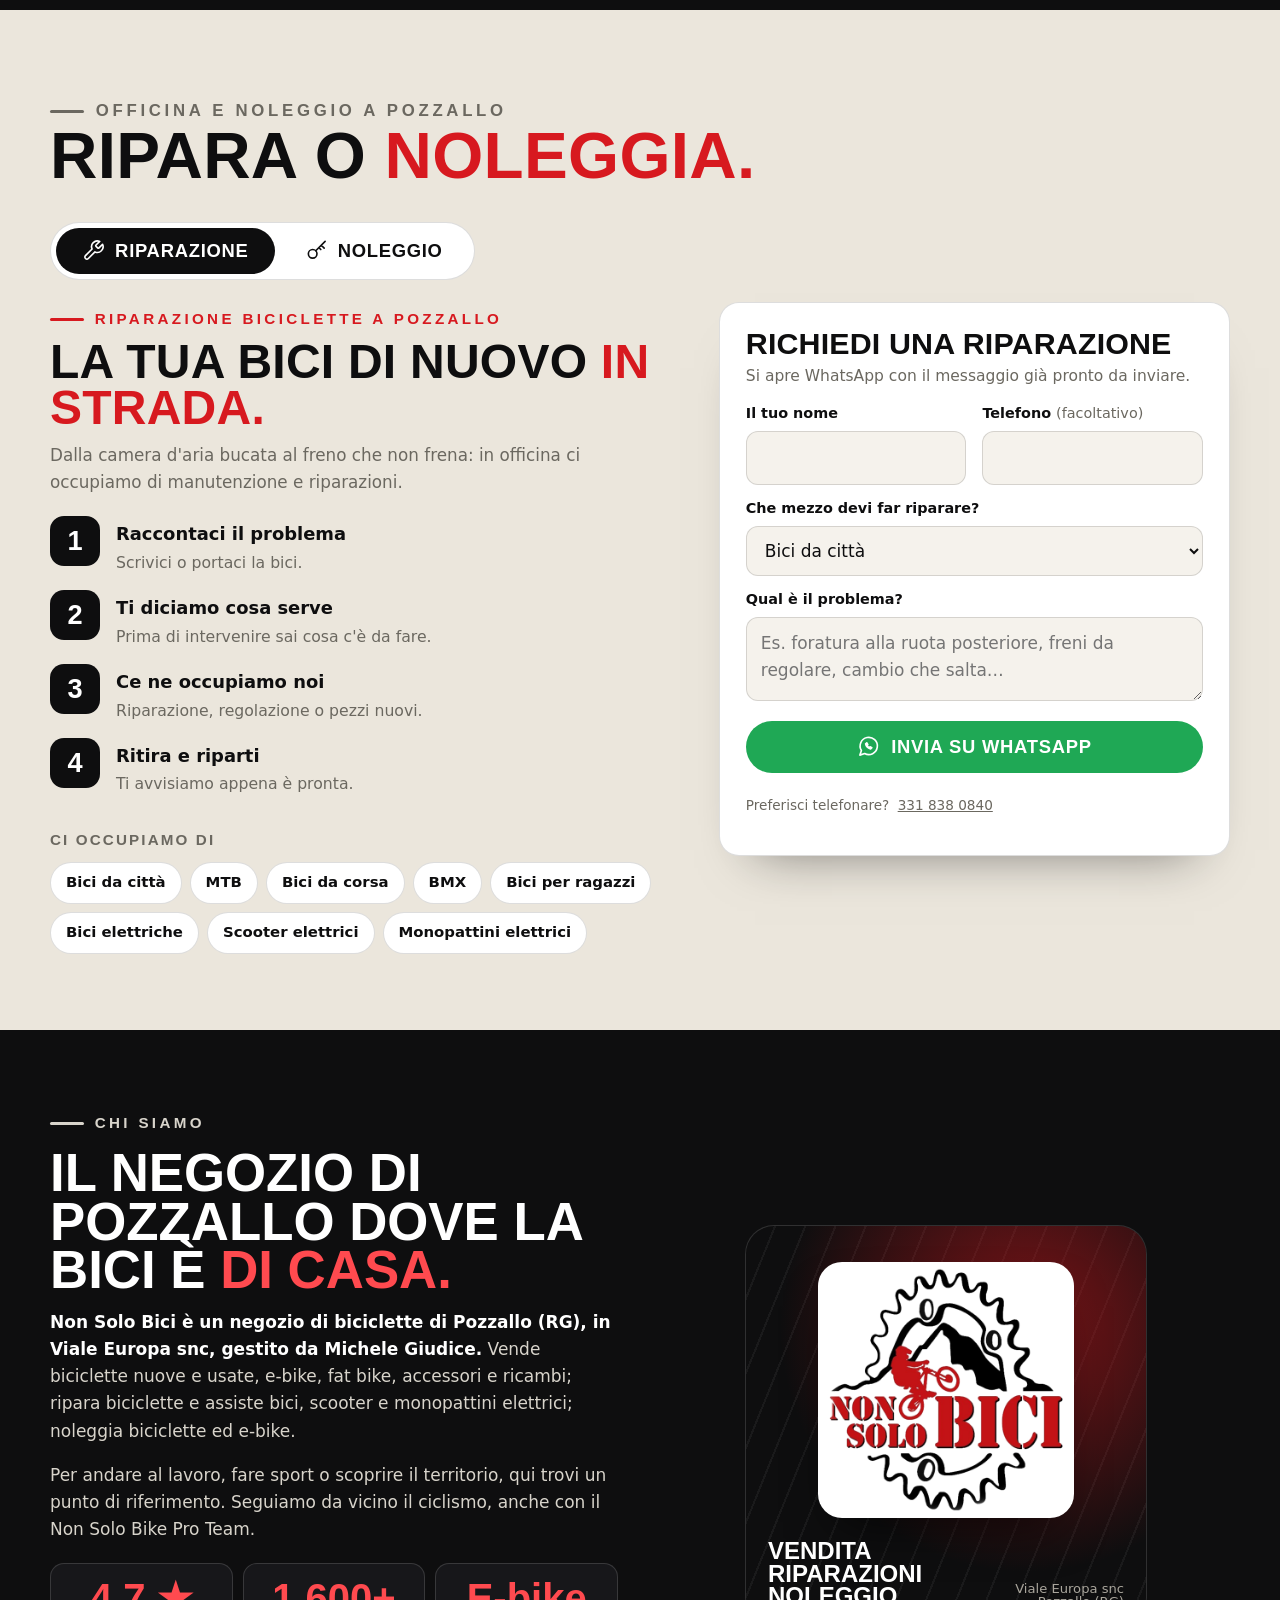
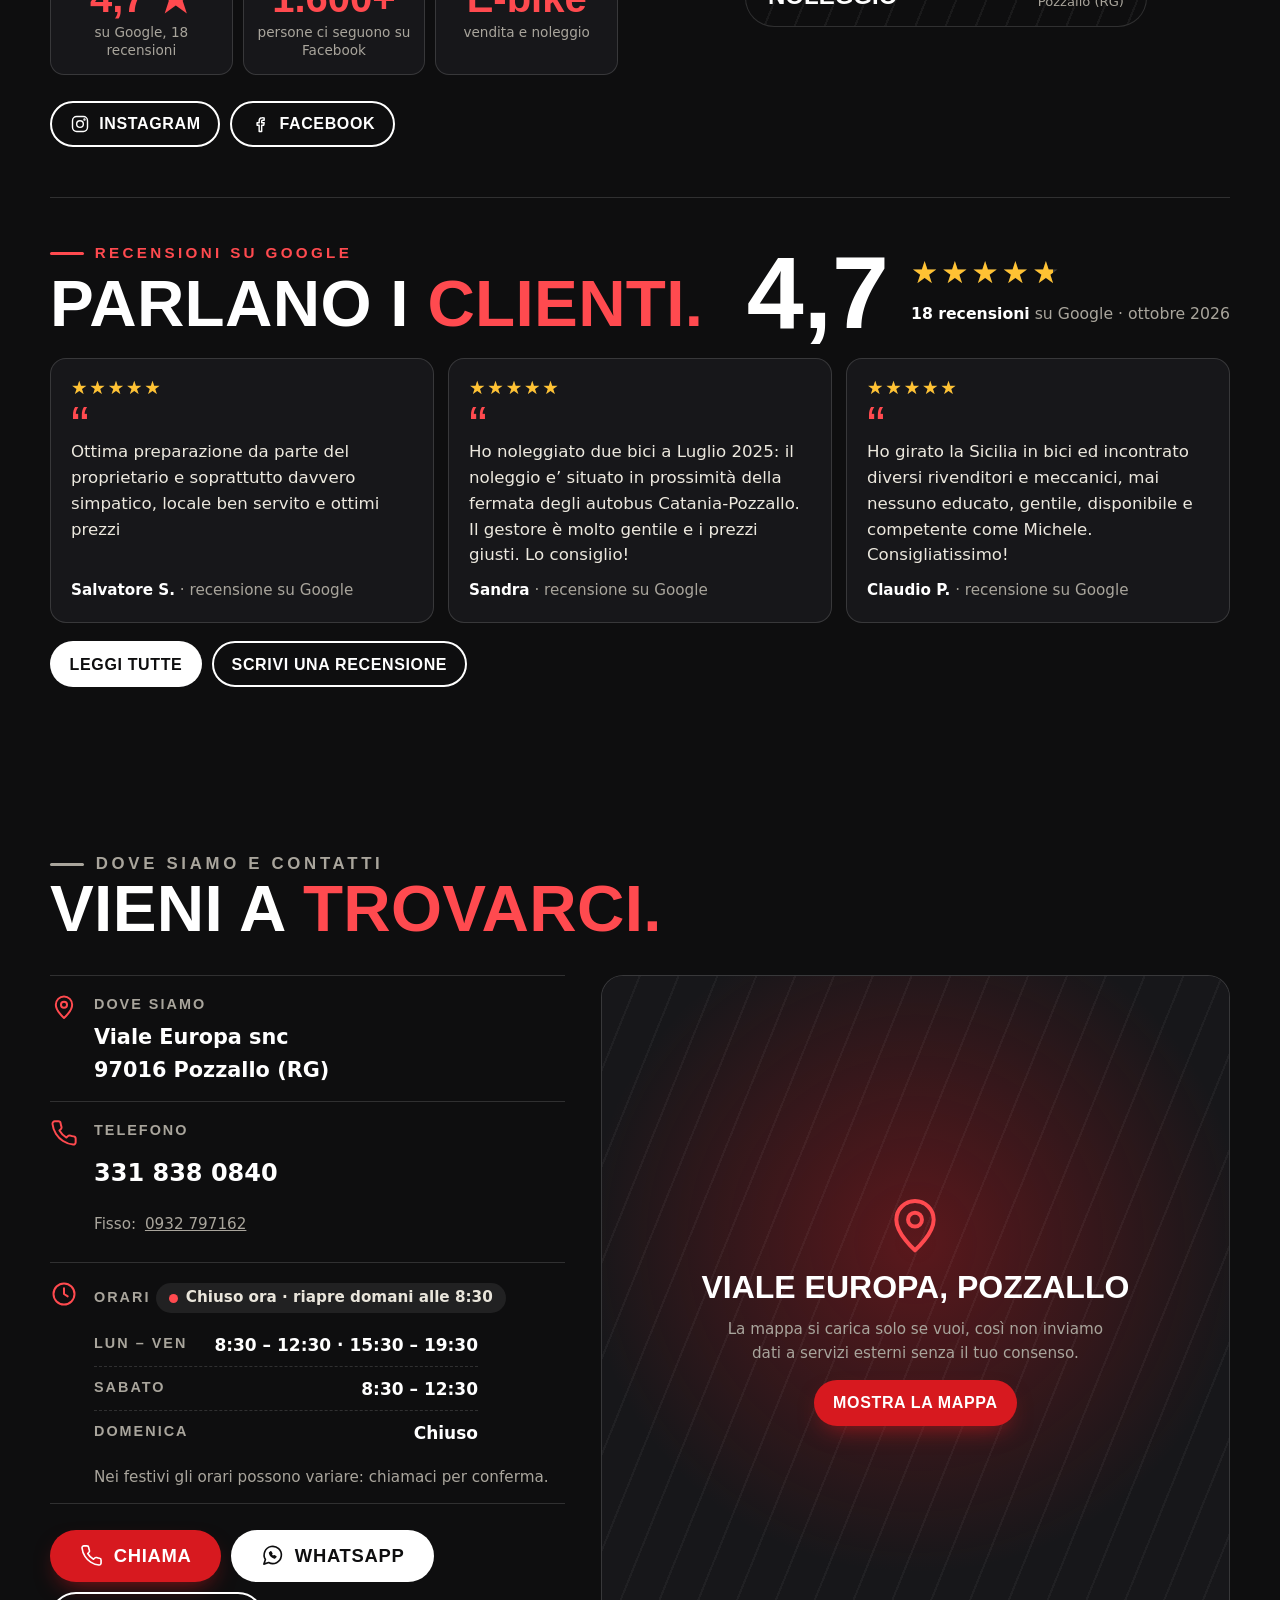
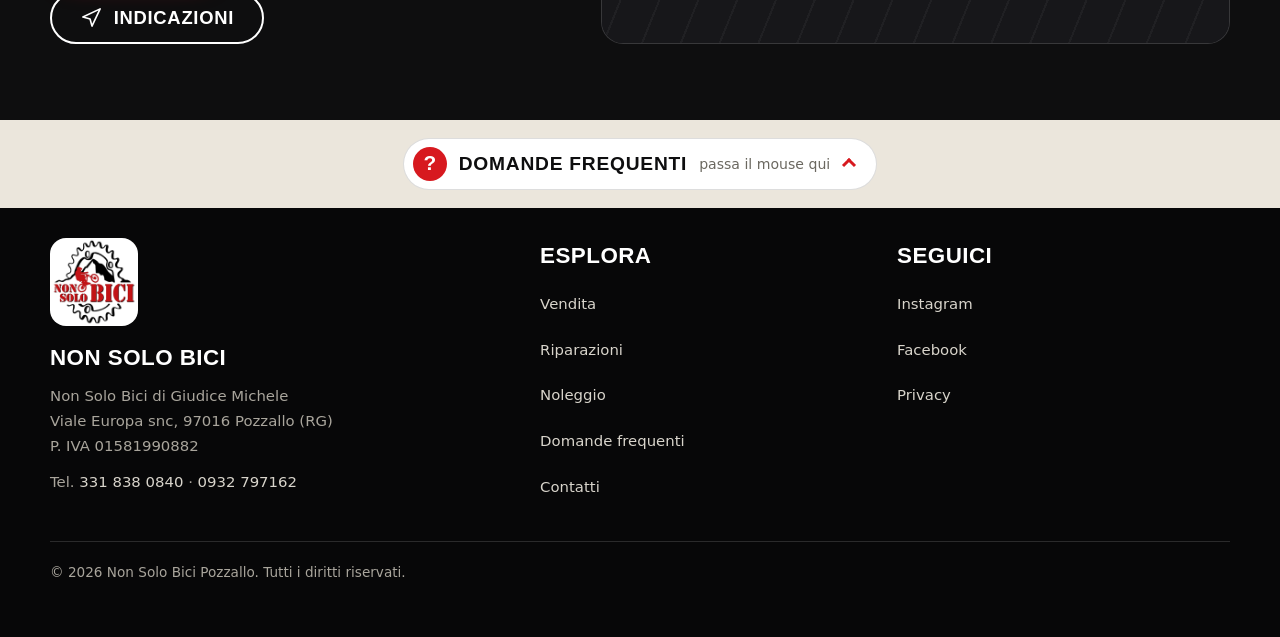
==== commit 28a7e50b: "Partita IVA nel footer, nei dati strutturati, nella privacy e in llms.txt P. IVA 01581990882 (vatID " ====
--- a/site/index.html
+++ b/site/index.html
@@ -74,6 +74,7 @@
         "@id": "https://nonsolobicipozzallo.it/#negozio",
         "name": "Non Solo Bici",
         "legalName": "Non Solo Bici di Giudice Michele",
+        "vatID": "IT01581990882",
         "url": "https://nonsolobicipozzallo.it/",
         "logo": {
           "@type": "ImageObject",
@@ -737,10 +738,11 @@
       <div>
         <img class="foot-logo" src="assets/logo-192.png?v=20" width="88" height="88" alt="Logo Non Solo Bici" loading="lazy">
         <b>Non Solo Bici</b>
-        <!-- DA COMPLETARE: aggiungere ragione sociale completa e Partita IVA se richiesto -->
+        <!-- Ragione sociale e Partita IVA (inserita il 3 ott 2026). Se cambiano: aggiornare anche JSON-LD (vatID), privacy.html e llms.txt -->
         <address style="font-style:normal">
           Non Solo Bici di Giudice Michele<br>
           Viale Europa snc, 97016 Pozzallo (RG)<br>
+          P. IVA 01581990882<br>
           Tel. <a href="tel:+393318380840">331 838 0840</a> · <a href="tel:+390932797162">0932 797162</a>
         </address>
       </div>
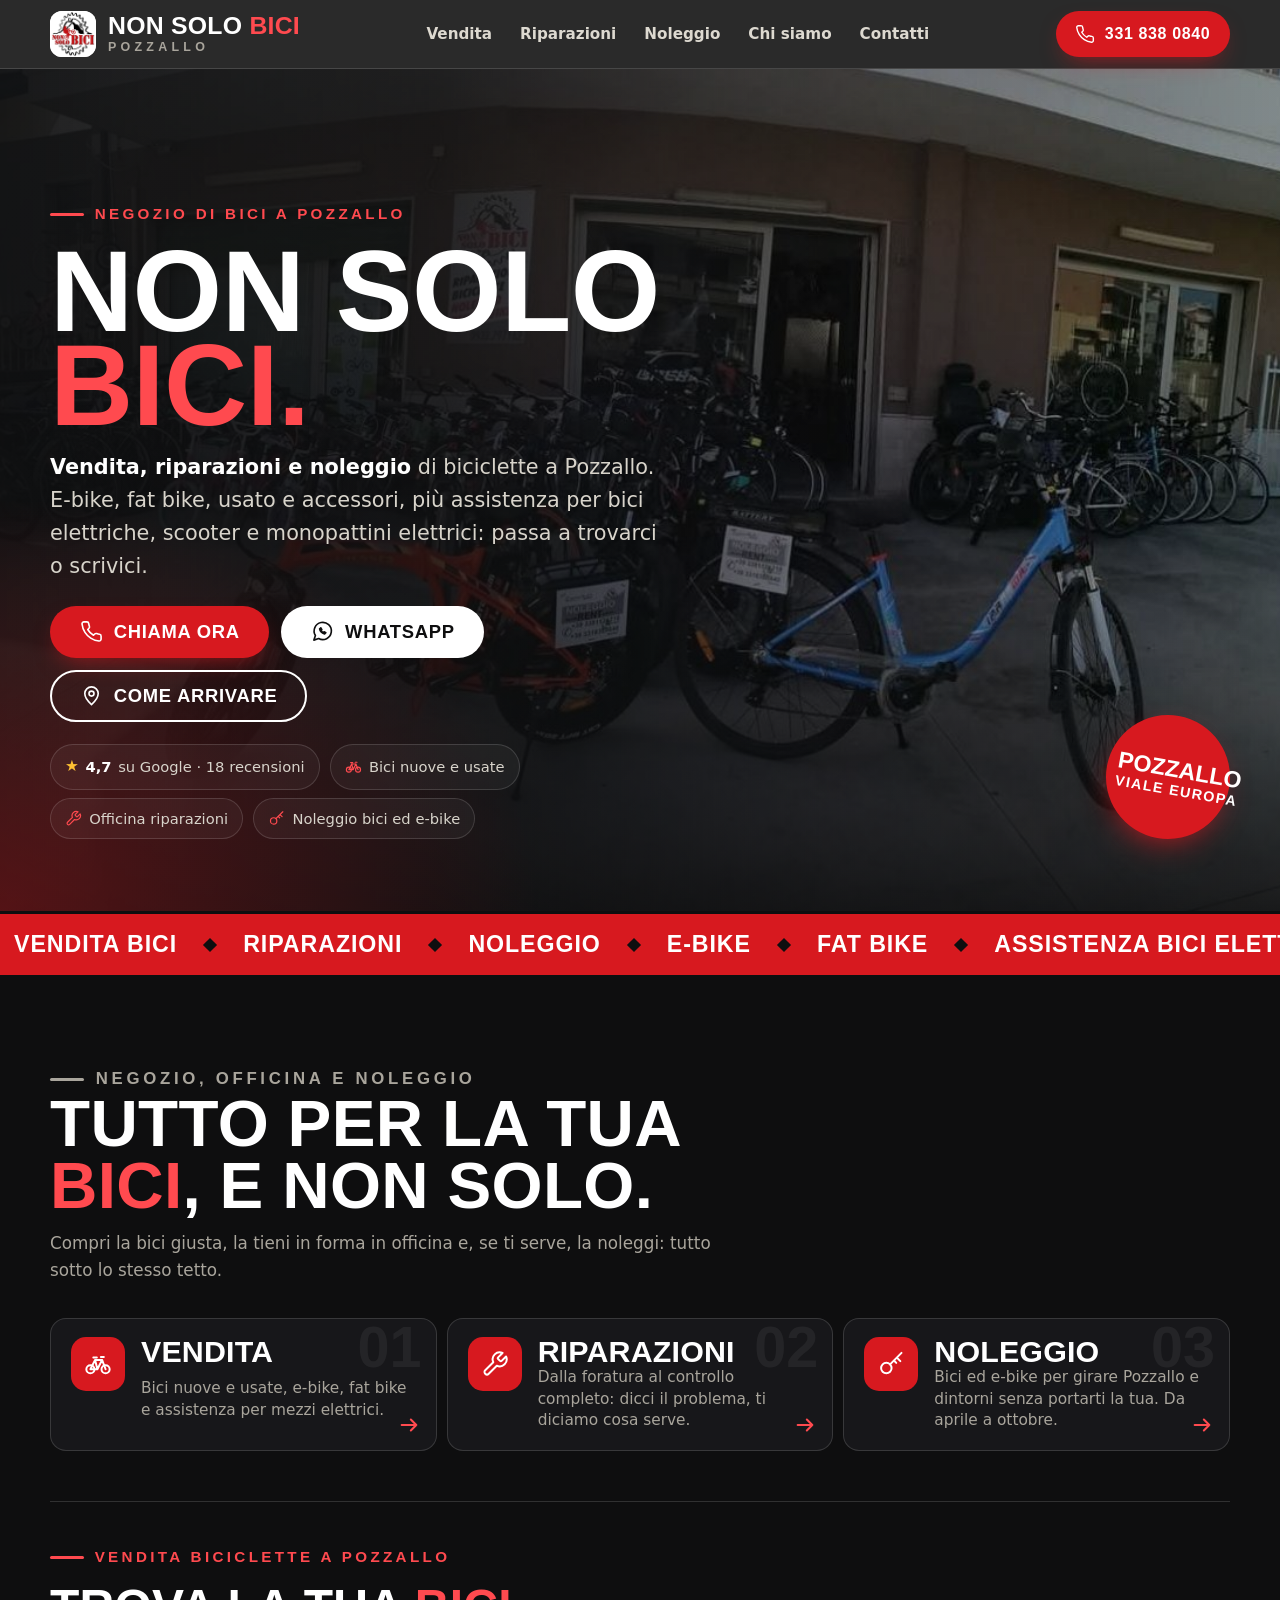
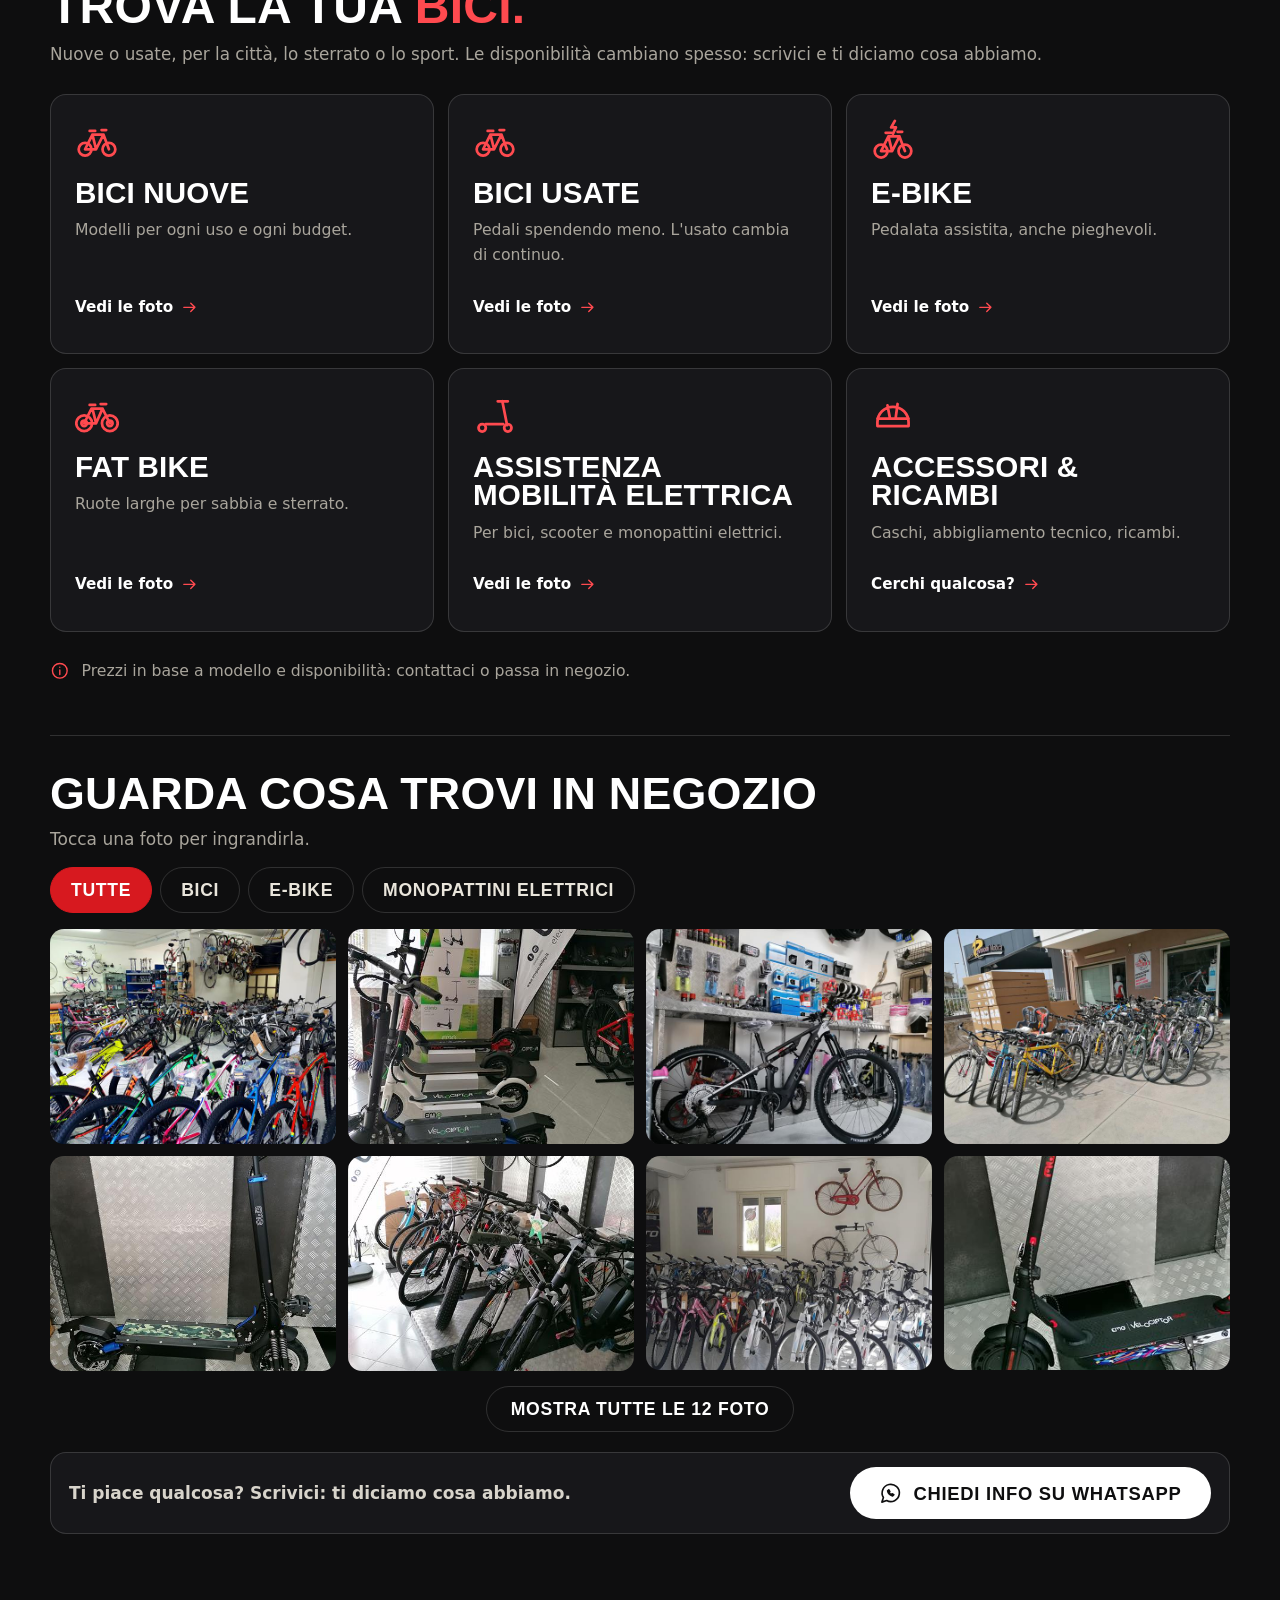
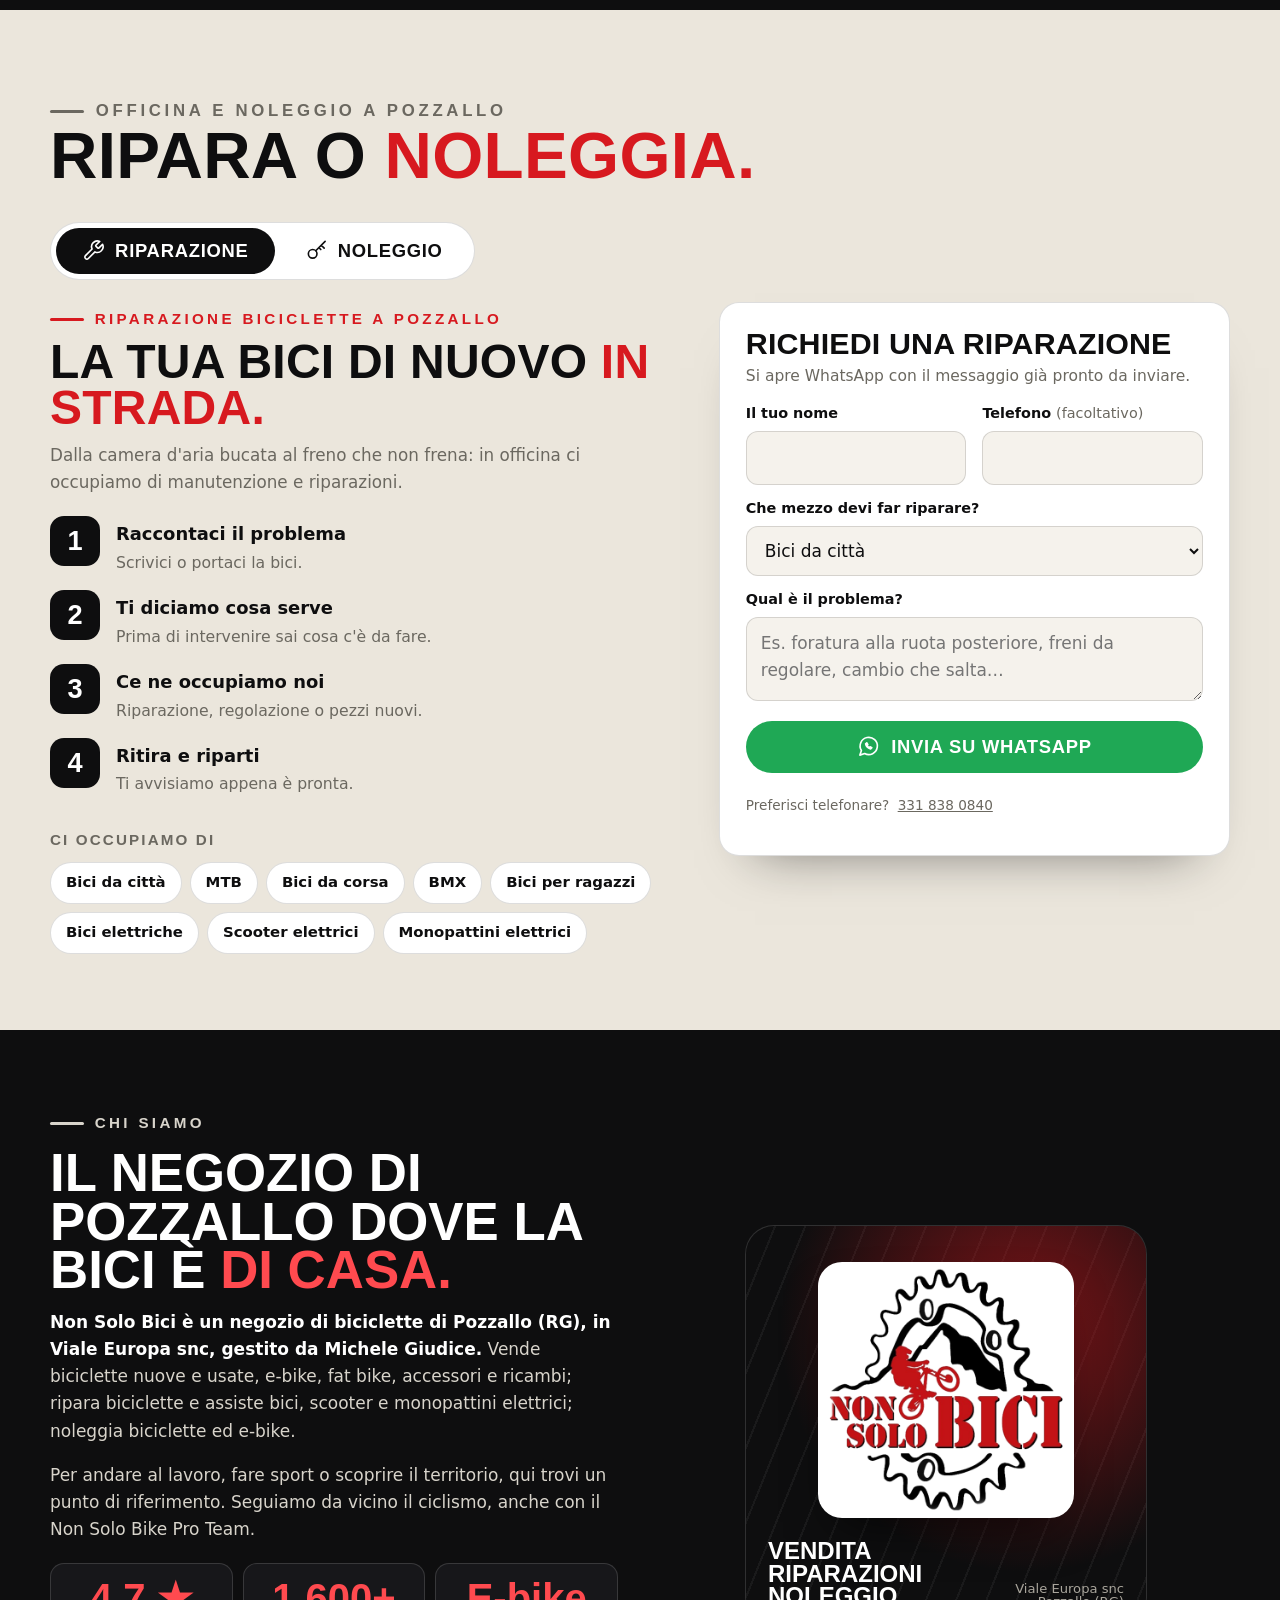
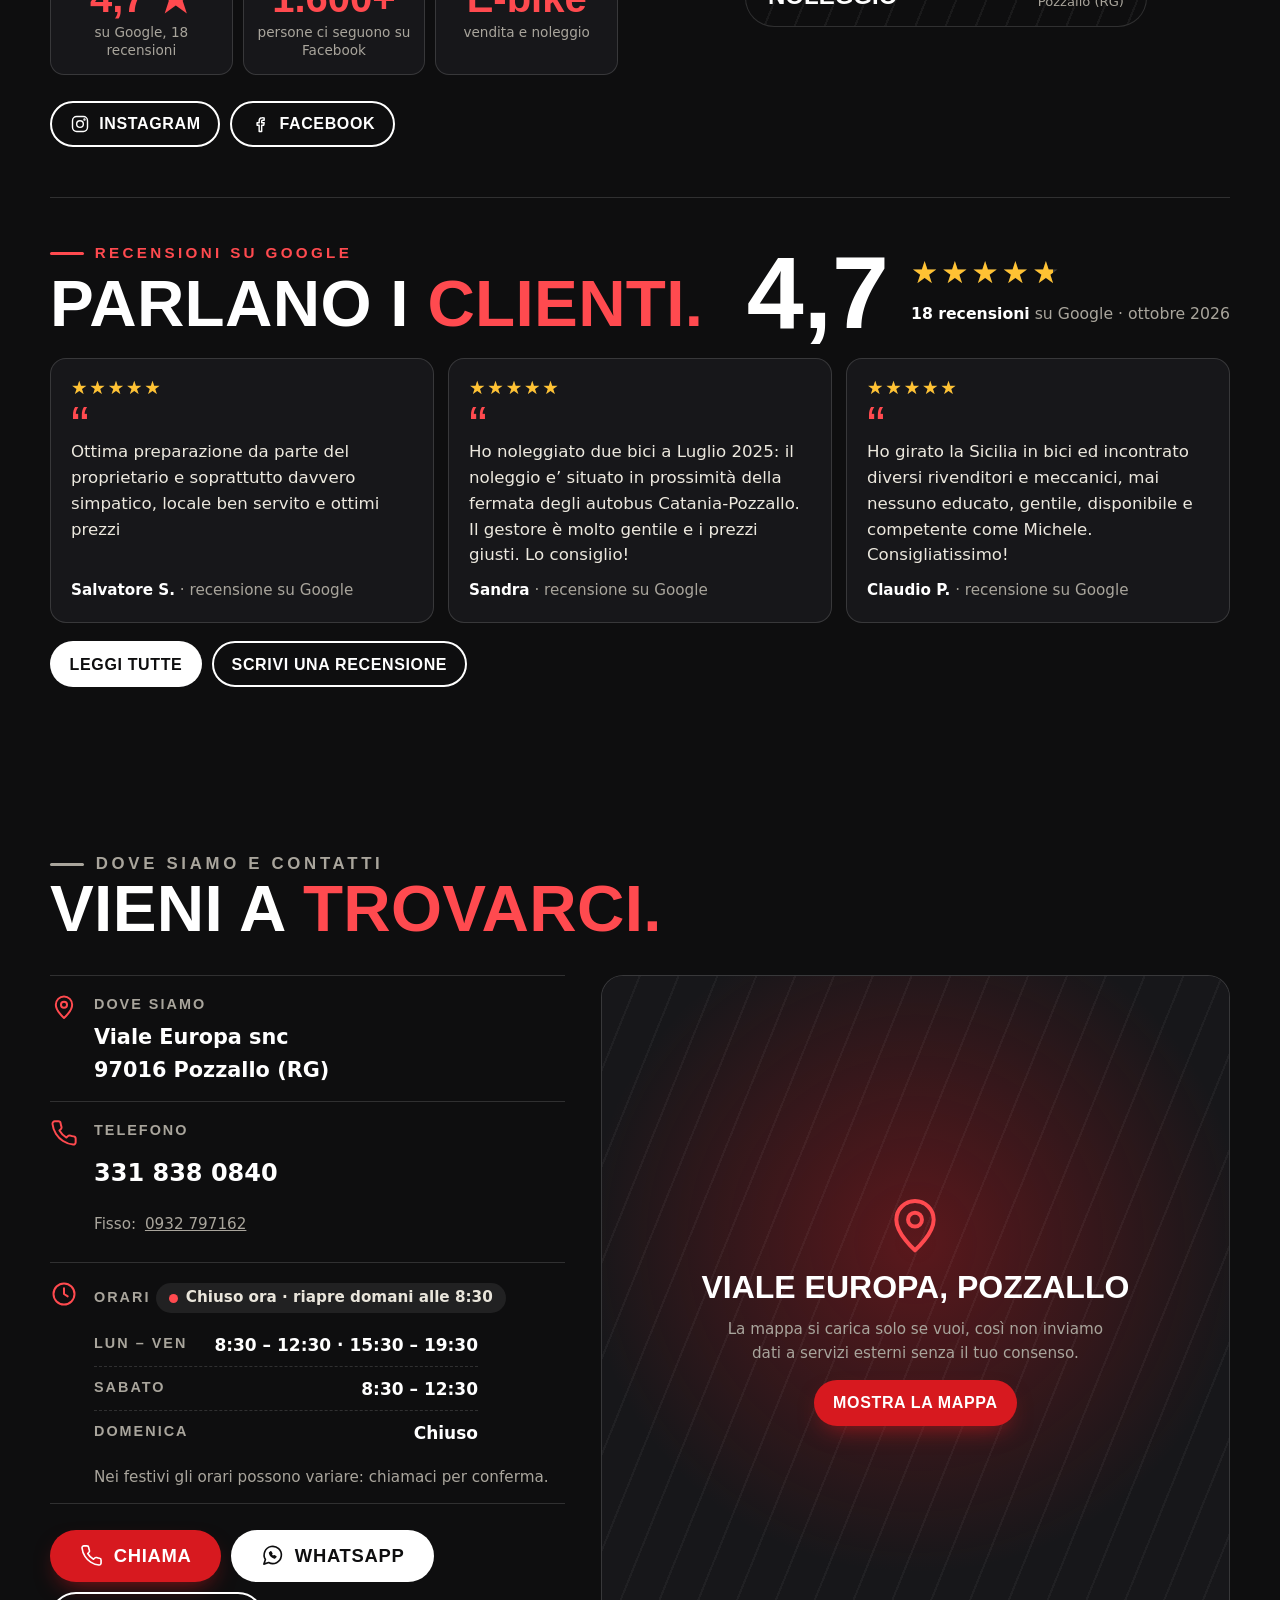
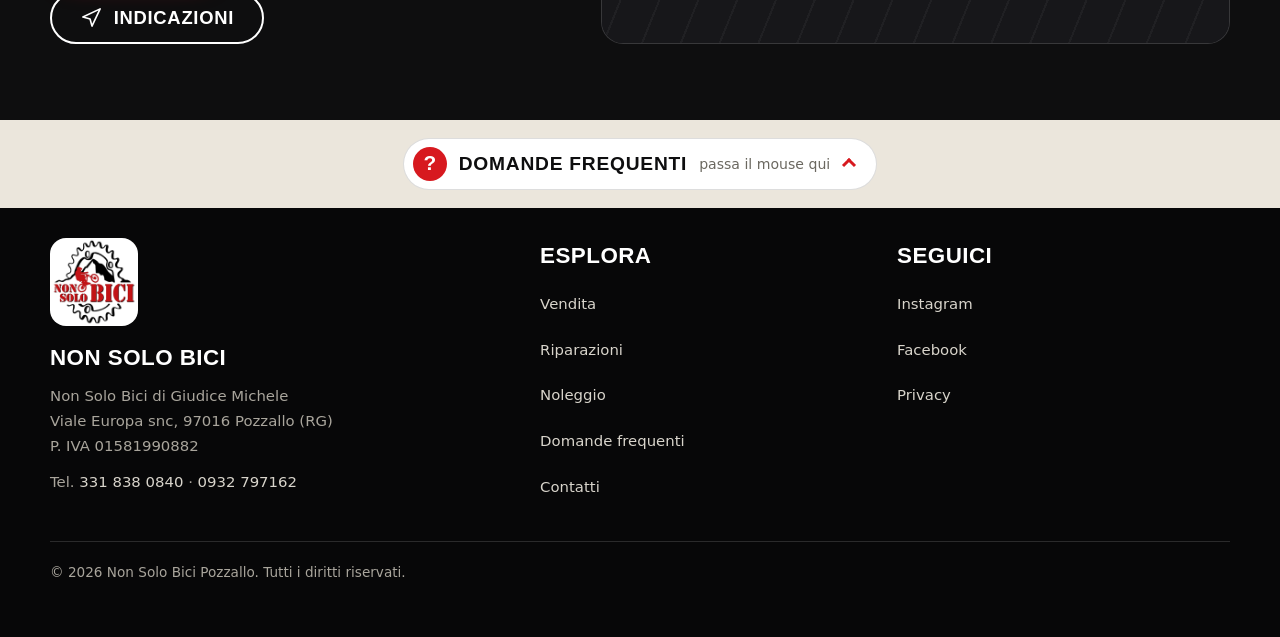
==== commit 92b536d0: "Noleggio disponibile solo da aprile a ottobre Avviso nella scheda Noleggio, nella card dei servizi, " ====
--- a/site/index.html
+++ b/site/index.html
@@ -11,9 +11,9 @@
   <meta name="geo.placename" content="Pozzallo">
   <meta name="geo.position" content="36.7336496;14.8522478">
   <meta name="ICBM" content="36.7336496, 14.8522478">
-  <link rel="icon" href="assets/favicon-32.png?v=20" type="image/png" sizes="32x32">
-  <link rel="icon" href="assets/logo-192.png?v=20" type="image/png" sizes="192x192">
-  <link rel="apple-touch-icon" href="assets/apple-touch-icon.png?v=20">
+  <link rel="icon" href="assets/favicon-32.png?v=21" type="image/png" sizes="32x32">
+  <link rel="icon" href="assets/logo-192.png?v=21" type="image/png" sizes="192x192">
+  <link rel="apple-touch-icon" href="assets/apple-touch-icon.png?v=21">
   <link rel="canonical" href="https://nonsolobicipozzallo.it/">
 
   <meta property="og:type" content="website">
@@ -32,8 +32,8 @@
 
   <script>document.documentElement.classList.add('js');</script>
   <!-- ?v=… forza il browser a riscaricare i file quando cambiano (GitHub Pages li tiene in cache 10 minuti): aumentarlo a ogni modifica di CSS/JS/foto -->
-  <link rel="stylesheet" href="css/style.css?v=20">
-  <link rel="preload" as="image" href="assets/hero.jpg?v=20" fetchpriority="high">
+  <link rel="stylesheet" href="css/style.css?v=21">
+  <link rel="preload" as="image" href="assets/hero.jpg?v=21" fetchpriority="high">
 
   <!-- Dati strutturati (schema.org). Orari presi dalla scheda Google (2 ott 2026): se cambiano, aggiornare openingHoursSpecification, la sezione Contatti, le FAQ, llms.txt e gli orari in js/main.js. priceRange: non noto. dateModified: aggiornare quando cambiano i contenuti -->
   <script type="application/ld+json">
@@ -147,6 +147,7 @@
             {
               "@type": "OfferCatalog",
               "name": "Noleggio",
+              "description": "Servizio disponibile solo da aprile a ottobre.",
               "itemListElement": [
                 { "@type": "Offer", "itemOffered": { "@type": "Service", "name": "Noleggio biciclette", "serviceType": "Noleggio biciclette" } },
                 { "@type": "Offer", "itemOffered": { "@type": "Service", "name": "Noleggio e-bike", "serviceType": "Noleggio e-bike" } }
@@ -174,7 +175,7 @@
           {
             "@type": "Question",
             "name": "Noleggiate biciclette ed e-bike?",
-            "acceptedAnswer": { "@type": "Answer", "text": "Sì, noleggiamo sia biciclette sia e-bike. Dicci quando ti servono e per quanto tempo: ti rispondiamo con disponibilità e tariffa. Puoi scriverci dal modulo di noleggio del sito, telefonare o passare in negozio." }
+            "acceptedAnswer": { "@type": "Answer", "text": "Sì, noleggiamo sia biciclette sia e-bike, ma il servizio è disponibile solo da aprile a ottobre. Dicci quando ti servono e per quanto tempo: ti rispondiamo con disponibilità e tariffa. Puoi scriverci dal modulo di noleggio del sito, telefonare o passare in negozio." }
           },
           {
             "@type": "Question",
@@ -233,7 +234,7 @@
 <header class="site-header">
   <div class="wrap header-in">
     <a class="brand" href="#top" aria-label="Non Solo Bici Pozzallo — inizio pagina">
-      <img class="brand-mark" src="assets/logo-192.png?v=20" width="46" height="46" alt="">
+      <img class="brand-mark" src="assets/logo-192.png?v=21" width="46" height="46" alt="">
       <span class="brand-name"><b>Non Solo <em>Bici</em></b><small>Pozzallo</small></span>
     </a>
 
@@ -260,7 +261,7 @@
 
 <!-- ============================== HERO ============================== -->
 <section class="hero" id="top">
-  <img class="hero-bg" src="assets/hero.jpg?v=20" width="1278" height="720" fetchpriority="high"
+  <img class="hero-bg" src="assets/hero.jpg?v=21" width="1278" height="720" fetchpriority="high"
        alt="La vetrina di Non Solo Bici in Viale Europa a Pozzallo, con biciclette ed e-bike in esposizione">
   <div class="wrap hero-grid">
     <div class="hero-copy">
@@ -329,7 +330,7 @@
         <span class="svc-num" aria-hidden="true">03</span>
         <span class="svc-icon"><svg class="ico" aria-hidden="true"><use href="#i-key"/></svg></span>
         <h3>Noleggio</h3>
-        <p>Bici ed e-bike per girare Pozzallo e dintorni senza portarti la tua.</p>
+        <p>Bici ed e-bike per girare Pozzallo e dintorni senza portarti la tua. Da aprile a ottobre.</p>
         <span class="svc-link" aria-hidden="true"><svg class="ico" aria-hidden="true"><use href="#i-arrow"/></svg></span>
       </a>
     </div>
@@ -516,6 +517,7 @@
         <p class="kicker">Noleggio bici ed e-bike a Pozzallo</p>
         <h3 class="panel-title">Prendi una bici, vai <em>dove vuoi.</em></h3>
         <p class="panel-lead">In vacanza a Pozzallo o di passaggio: noleggia una bici o una e-bike e scopri il lungomare e i dintorni al tuo ritmo.</p>
+        <p class="season"><svg class="ico" aria-hidden="true"><use href="#i-clock"/></svg><span>Servizio disponibile solo da aprile a ottobre.</span></p>
 
         <div class="rent-types">
           <div class="rent">
@@ -570,7 +572,7 @@
       </div>
 
       <div class="poster reveal" style="--d:.1s" aria-hidden="true">
-        <img class="poster-logo" src="assets/logo.png?v=20" width="600" height="600" alt="" loading="lazy" decoding="async">
+        <img class="poster-logo" src="assets/logo.png?v=21" width="600" height="600" alt="" loading="lazy" decoding="async">
         <div class="poster-cap"><span>Vendita<br>Riparazioni<br>Noleggio</span><small>Viale Europa snc<br>Pozzallo (RG)</small></div>
       </div>
     </div>
@@ -704,7 +706,7 @@
             </details>
             <details class="faq-item">
               <summary>Noleggiate biciclette ed e-bike?</summary>
-              <div class="faq-a"><p>Sì, noleggiamo sia biciclette sia e-bike. Dicci quando ti servono e per quanto tempo: ti rispondiamo con disponibilità e tariffa. Puoi scriverci dal <a href="#noleggio">modulo di noleggio</a> del sito, telefonare o passare in negozio.</p></div>
+              <div class="faq-a"><p>Sì, noleggiamo sia biciclette sia e-bike, ma il servizio è disponibile solo da aprile a ottobre. Dicci quando ti servono e per quanto tempo: ti rispondiamo con disponibilità e tariffa. Puoi scriverci dal <a href="#noleggio">modulo di noleggio</a> del sito, telefonare o passare in negozio.</p></div>
             </details>
             <details class="faq-item">
               <summary>Quanto costa noleggiare una bici o una e-bike?</summary>
@@ -736,7 +738,7 @@
   <div class="wrap">
     <div class="foot">
       <div>
-        <img class="foot-logo" src="assets/logo-192.png?v=20" width="88" height="88" alt="Logo Non Solo Bici" loading="lazy">
+        <img class="foot-logo" src="assets/logo-192.png?v=21" width="88" height="88" alt="Logo Non Solo Bici" loading="lazy">
         <b>Non Solo Bici</b>
         <!-- Ragione sociale e Partita IVA (inserita il 3 ott 2026). Se cambiano: aggiornare anche JSON-LD (vatID), privacy.html e llms.txt -->
         <address style="font-style:normal">
@@ -791,6 +793,6 @@
   </div>
 </dialog>
 
-<script src="js/main.js?v=20"></script>
+<script src="js/main.js?v=21"></script>
 </body>
 </html>
--- a/site/css/style.css
+++ b/site/css/style.css
@@ -867,3 +867,7 @@
   .faq-hint { display: none; }
   .faq-section .faq-item summary { font-size: .95rem; }
 }
+
+/* ---------- Avviso stagione del noleggio (aprile – ottobre) ---------- */
+.season { display: flex; align-items: center; gap: 10px; margin: 16px 0 0; padding: 10px 14px; border-radius: 12px; background: #fff; border: 1.5px solid var(--red); color: var(--ink); font-weight: 600; font-size: .98rem; line-height: 1.3; }
+.season .ico { flex: none; color: var(--red); }
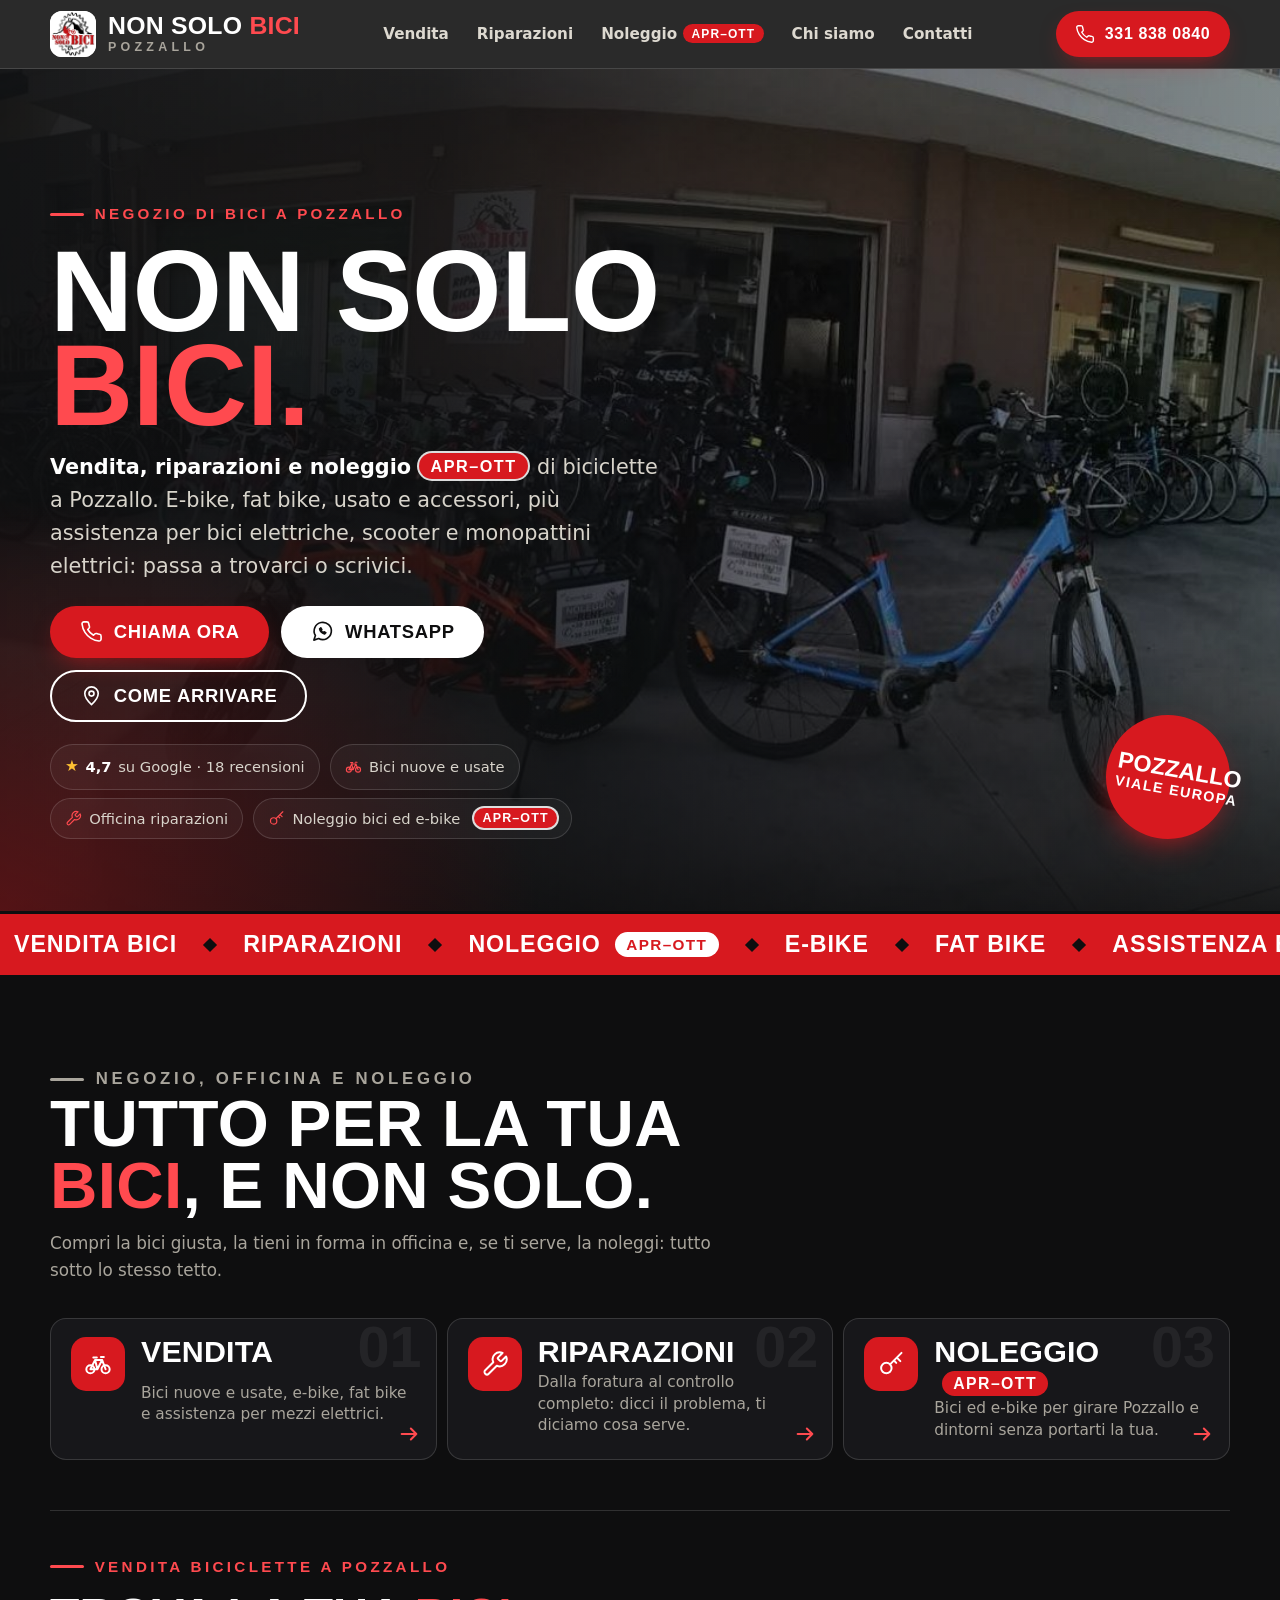
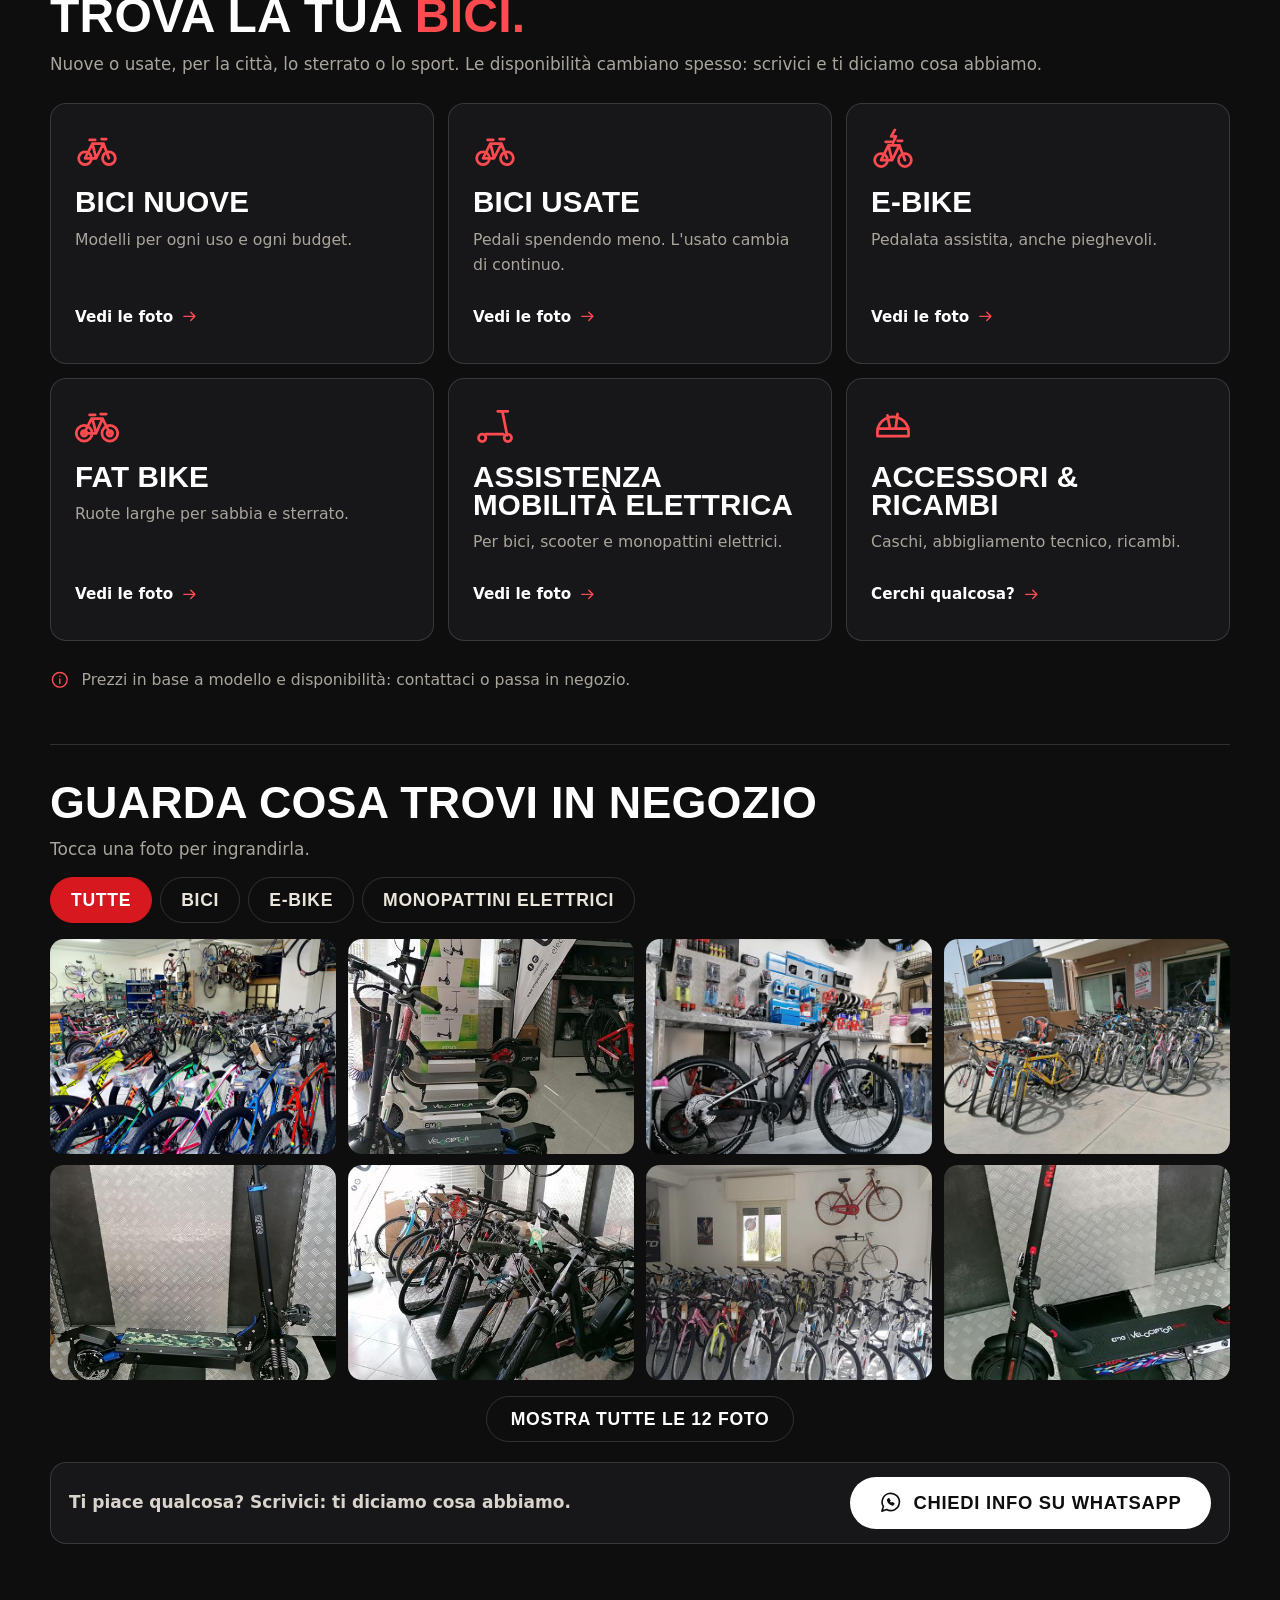
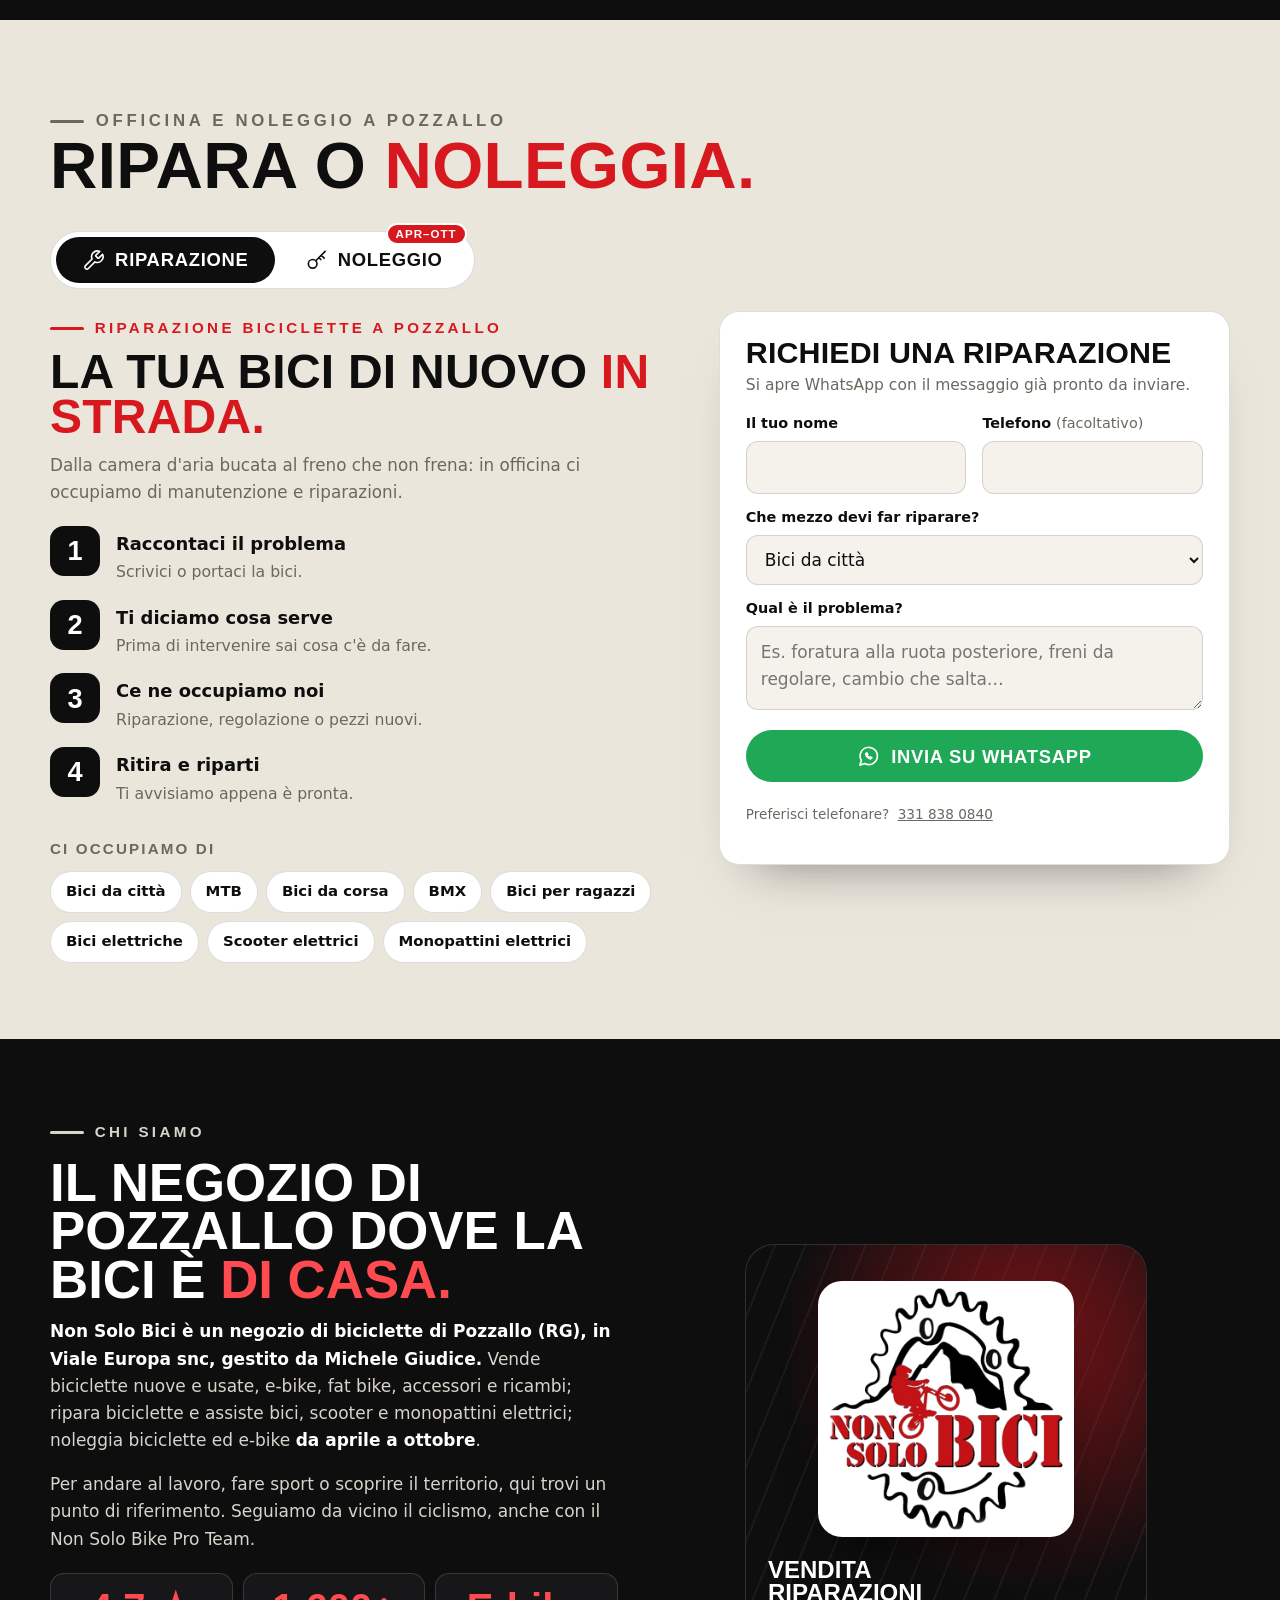
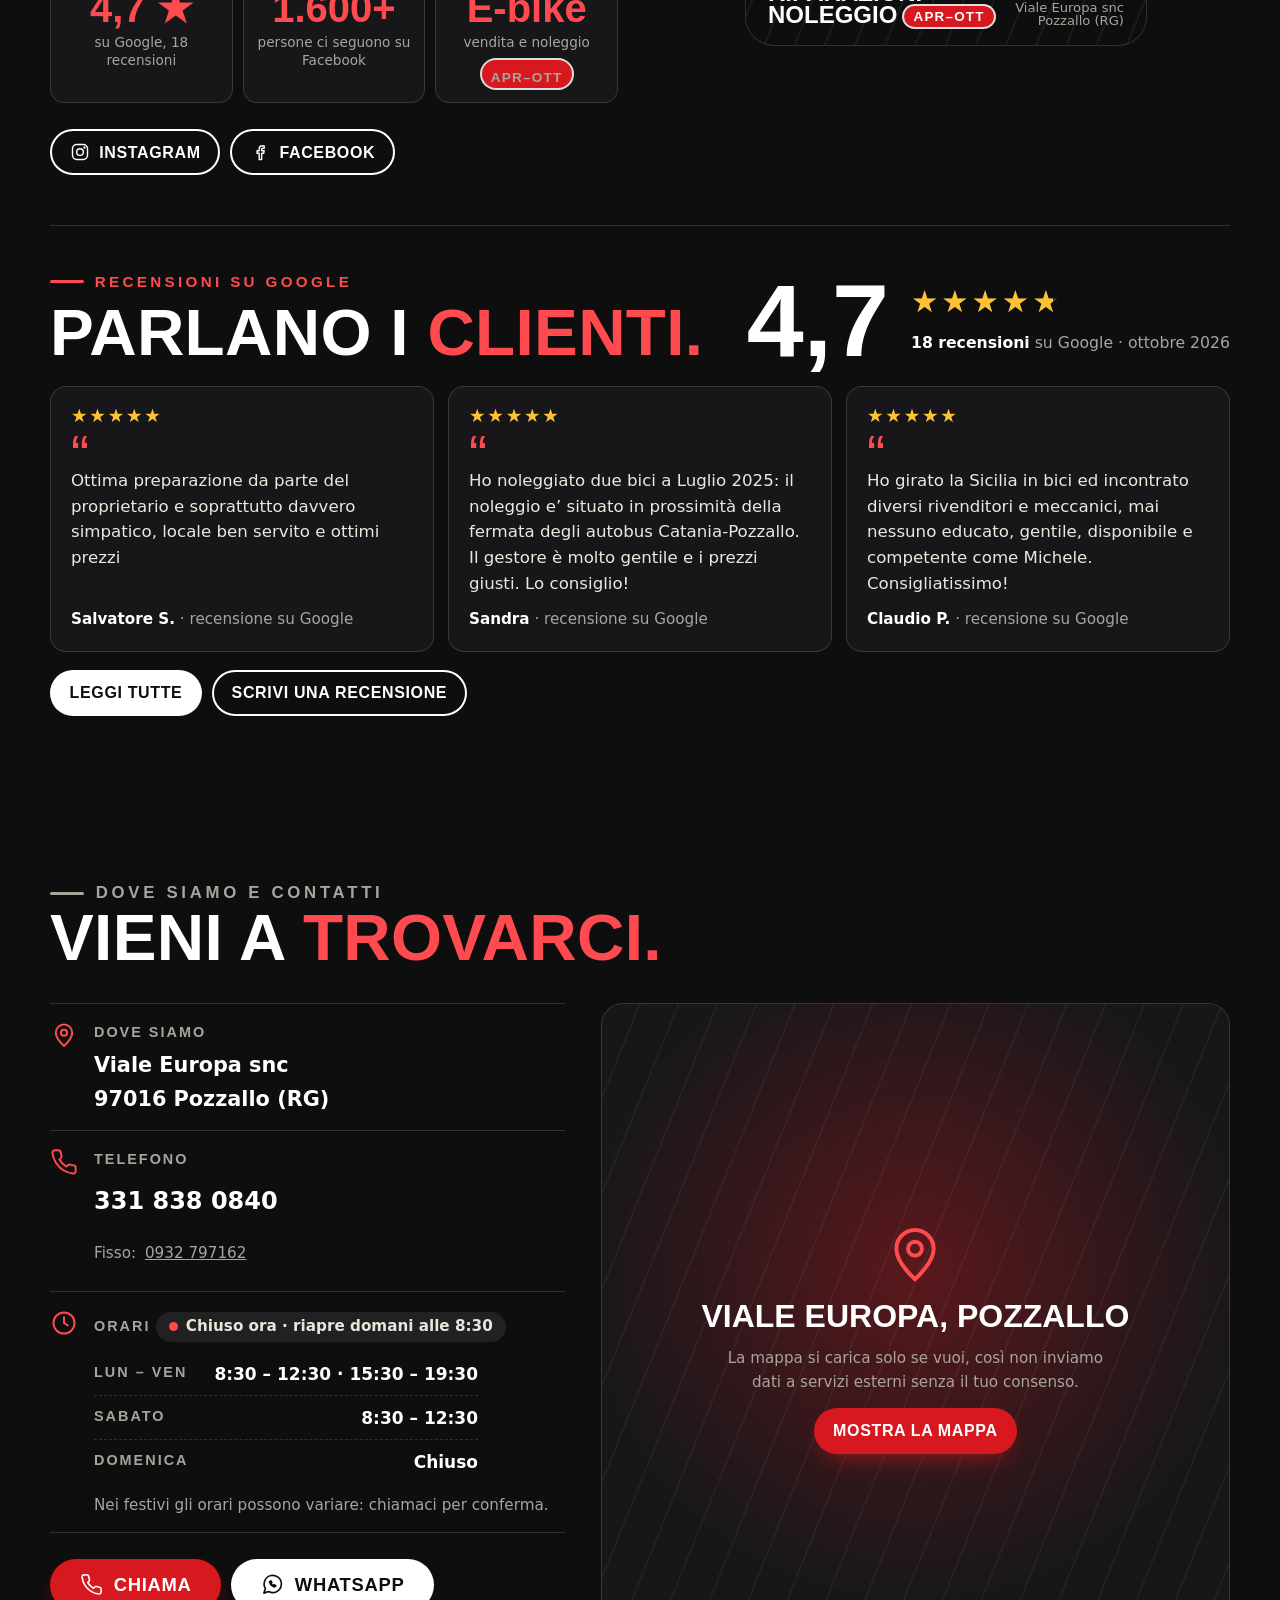
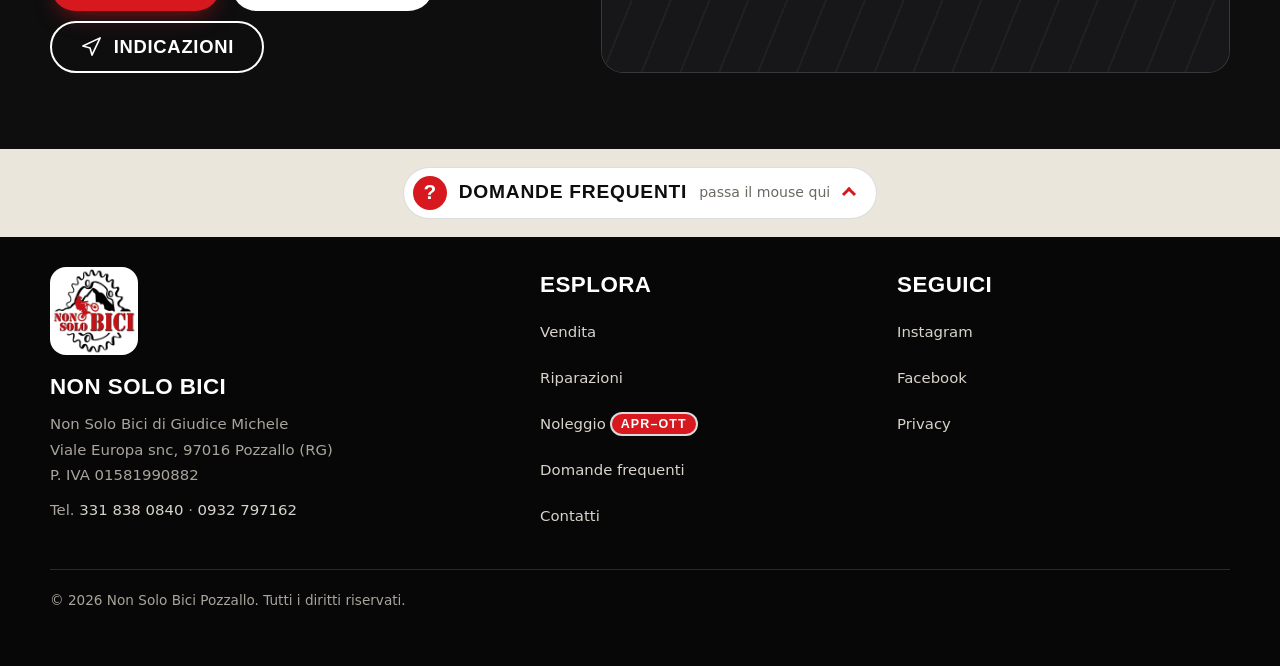
==== commit 3b01e1d2: "Periodo del noleggio (aprile-ottobre) ben visibile ovunque Etichetta rossa APR-OTT accanto a ogni "N" ====
--- a/site/index.html
+++ b/site/index.html
@@ -4,22 +4,22 @@
   <meta charset="utf-8">
   <meta name="viewport" content="width=device-width, initial-scale=1">
   <title>Non Solo Bici Pozzallo — Vendita, riparazioni e noleggio bici</title>
-  <meta name="description" content="Negozio di bici a Pozzallo (RG): bici nuove e usate, e-bike, fat bike. Riparazioni, assistenza bici, scooter e monopattini elettrici, noleggio bici ed e-bike.">
+  <meta name="description" content="Negozio di bici a Pozzallo (RG): bici nuove e usate, e-bike, fat bike. Riparazioni, assistenza bici, scooter e monopattini elettrici, noleggio bici ed e-bike da aprile a ottobre.">
   <meta name="robots" content="index, follow, max-image-preview:large, max-snippet:-1">
   <meta name="theme-color" content="#0e0e0f">
   <meta name="geo.region" content="IT-82">
   <meta name="geo.placename" content="Pozzallo">
   <meta name="geo.position" content="36.7336496;14.8522478">
   <meta name="ICBM" content="36.7336496, 14.8522478">
-  <link rel="icon" href="assets/favicon-32.png?v=21" type="image/png" sizes="32x32">
-  <link rel="icon" href="assets/logo-192.png?v=21" type="image/png" sizes="192x192">
-  <link rel="apple-touch-icon" href="assets/apple-touch-icon.png?v=21">
+  <link rel="icon" href="assets/favicon-32.png?v=25" type="image/png" sizes="32x32">
+  <link rel="icon" href="assets/logo-192.png?v=25" type="image/png" sizes="192x192">
+  <link rel="apple-touch-icon" href="assets/apple-touch-icon.png?v=25">
   <link rel="canonical" href="https://nonsolobicipozzallo.it/">
 
   <meta property="og:type" content="website">
   <meta property="og:locale" content="it_IT">
   <meta property="og:title" content="Non Solo Bici Pozzallo — Vendita, riparazioni e noleggio bici">
-  <meta property="og:description" content="Negozio di biciclette a Pozzallo: bici nuove e usate, e-bike, officina riparazioni e noleggio. Viale Europa snc.">
+  <meta property="og:description" content="Negozio di biciclette a Pozzallo: bici nuove e usate, e-bike, officina riparazioni e noleggio (da aprile a ottobre). Viale Europa snc.">
   <meta property="og:url" content="https://nonsolobicipozzallo.it/">
   <meta property="og:site_name" content="Non Solo Bici Pozzallo">
   <!-- Se il sito cambia indirizzo, aggiornare gli URL assoluti (canonical, og:url, og:image, JSON-LD, robots.txt, sitemap.xml, llms.txt) -->
@@ -32,8 +32,8 @@
 
   <script>document.documentElement.classList.add('js');</script>
   <!-- ?v=… forza il browser a riscaricare i file quando cambiano (GitHub Pages li tiene in cache 10 minuti): aumentarlo a ogni modifica di CSS/JS/foto -->
-  <link rel="stylesheet" href="css/style.css?v=21">
-  <link rel="preload" as="image" href="assets/hero.jpg?v=21" fetchpriority="high">
+  <link rel="stylesheet" href="css/style.css?v=25">
+  <link rel="preload" as="image" href="assets/hero.jpg?v=25" fetchpriority="high">
 
   <!-- Dati strutturati (schema.org). Orari presi dalla scheda Google (2 ott 2026): se cambiano, aggiornare openingHoursSpecification, la sezione Contatti, le FAQ, llms.txt e gli orari in js/main.js. priceRange: non noto. dateModified: aggiornare quando cambiano i contenuti -->
   <script type="application/ld+json">
@@ -53,7 +53,7 @@
         "@id": "https://nonsolobicipozzallo.it/#webpage",
         "url": "https://nonsolobicipozzallo.it/",
         "name": "Non Solo Bici Pozzallo — Vendita, riparazioni e noleggio bici",
-        "description": "Negozio di bici a Pozzallo (RG): bici nuove e usate, e-bike, fat bike. Riparazioni, assistenza bici, scooter e monopattini elettrici, noleggio bici ed e-bike.",
+        "description": "Negozio di bici a Pozzallo (RG): bici nuove e usate, e-bike, fat bike. Riparazioni, assistenza bici, scooter e monopattini elettrici, noleggio bici ed e-bike da aprile a ottobre.",
         "inLanguage": "it-IT",
         "isPartOf": { "@id": "https://nonsolobicipozzallo.it/#website" },
         "about": { "@id": "https://nonsolobicipozzallo.it/#negozio" },
@@ -94,7 +94,7 @@
           "https://nonsolobicipozzallo.it/assets/gallery/monopattini-elettrici-esposizione-1400.jpg",
           "https://nonsolobicipozzallo.it/assets/gallery/monopattino-elettrico-fuoristrada-1400.jpg"
         ],
-        "description": "Negozio di biciclette a Pozzallo: vendita di biciclette nuove e usate, e-bike, fat bike, accessori e ricambi; officina per riparazioni e assistenza per bici elettriche, scooter elettrici e monopattini elettrici; noleggio di biciclette ed e-bike.",
+        "description": "Negozio di biciclette a Pozzallo: vendita di biciclette nuove e usate, e-bike, fat bike, accessori e ricambi; officina per riparazioni e assistenza per bici elettriche, scooter elettrici e monopattini elettrici; noleggio di biciclette ed e-bike da aprile a ottobre.",
         "telephone": ["+393318380840", "+390932797162"],
         "address": {
           "@type": "PostalAddress",
@@ -234,7 +234,7 @@
 <header class="site-header">
   <div class="wrap header-in">
     <a class="brand" href="#top" aria-label="Non Solo Bici Pozzallo — inizio pagina">
-      <img class="brand-mark" src="assets/logo-192.png?v=21" width="46" height="46" alt="">
+      <img class="brand-mark" src="assets/logo-192.png?v=25" width="46" height="46" alt="">
       <span class="brand-name"><b>Non Solo <em>Bici</em></b><small>Pozzallo</small></span>
     </a>
 
@@ -242,7 +242,7 @@
       <ul>
         <li><a href="#vendita">Vendita</a></li>
         <li><a href="#riparazioni">Riparazioni</a></li>
-        <li><a href="#noleggio">Noleggio</a></li>
+        <li><a href="#noleggio">Noleggio<i class="apr-ott"><span aria-hidden="true">Apr–Ott</span><span class="sr-only">da aprile a ottobre</span></i></a></li>
         <li><a href="#chi-siamo">Chi siamo</a></li>
         <li><a href="#contatti">Contatti</a></li>
       </ul>
@@ -261,7 +261,7 @@
 
 <!-- ============================== HERO ============================== -->
 <section class="hero" id="top">
-  <img class="hero-bg" src="assets/hero.jpg?v=21" width="1278" height="720" fetchpriority="high"
+  <img class="hero-bg" src="assets/hero.jpg?v=25" width="1278" height="720" fetchpriority="high"
        alt="La vetrina di Non Solo Bici in Viale Europa a Pozzallo, con biciclette ed e-bike in esposizione">
   <div class="wrap hero-grid">
     <div class="hero-copy">
@@ -271,7 +271,7 @@
         <span class="red">bici.</span>
       </h1>
       <p class="hero-lead">
-        <strong>Vendita, riparazioni e noleggio</strong> di biciclette a Pozzallo.
+        <strong>Vendita, riparazioni e noleggio</strong><i class="apr-ott"><span aria-hidden="true">Apr–Ott</span><span class="sr-only">da aprile a ottobre</span></i> di biciclette a Pozzallo.
         E-bike, fat bike, usato e accessori, più assistenza per bici elettriche, scooter e monopattini elettrici: passa a trovarci o scrivici.
       </p>
       <div class="hero-cta">
@@ -283,7 +283,7 @@
         <li class="hero-rating"><a href="#recensioni"><span class="star-one" aria-hidden="true">★</span><b>4,7</b> su Google · 18 recensioni</a></li>
         <li><svg class="ico" aria-hidden="true"><use href="#i-bike"/></svg>Bici nuove e usate</li>
         <li><svg class="ico" aria-hidden="true"><use href="#i-wrench"/></svg>Officina riparazioni</li>
-        <li><svg class="ico" aria-hidden="true"><use href="#i-key"/></svg>Noleggio bici ed e-bike</li>
+        <li><svg class="ico" aria-hidden="true"><use href="#i-key"/></svg>Noleggio bici ed e-bike<i class="apr-ott"><span aria-hidden="true">Apr–Ott</span><span class="sr-only">da aprile a ottobre</span></i></li>
       </ul>
     </div>
 
@@ -296,8 +296,8 @@
 <!-- Striscia scorrevole -->
 <div class="ticker" aria-hidden="true">
   <div class="ticker-track">
-    <span>Vendita bici</span><span>Riparazioni</span><span>Noleggio</span><span>E-bike</span><span>Fat bike</span><span>Assistenza bici elettriche</span><span>Scooter e monopattini elettrici</span><span>Usato</span><span>Accessori &amp; ricambi</span>
-    <span>Vendita bici</span><span>Riparazioni</span><span>Noleggio</span><span>E-bike</span><span>Fat bike</span><span>Assistenza bici elettriche</span><span>Scooter e monopattini elettrici</span><span>Usato</span><span>Accessori &amp; ricambi</span>
+    <span>Vendita bici</span><span>Riparazioni</span><span>Noleggio<i class="apr-ott">Apr–Ott</i></span><span>E-bike</span><span>Fat bike</span><span>Assistenza bici elettriche</span><span>Scooter e monopattini elettrici</span><span>Usato</span><span>Accessori &amp; ricambi</span>
+    <span>Vendita bici</span><span>Riparazioni</span><span>Noleggio<i class="apr-ott">Apr–Ott</i></span><span>E-bike</span><span>Fat bike</span><span>Assistenza bici elettriche</span><span>Scooter e monopattini elettrici</span><span>Usato</span><span>Accessori &amp; ricambi</span>
   </div>
 </div>
 
@@ -329,8 +329,8 @@
       <a class="svc reveal" href="#noleggio" style="--d:.2s">
         <span class="svc-num" aria-hidden="true">03</span>
         <span class="svc-icon"><svg class="ico" aria-hidden="true"><use href="#i-key"/></svg></span>
-        <h3>Noleggio</h3>
-        <p>Bici ed e-bike per girare Pozzallo e dintorni senza portarti la tua. Da aprile a ottobre.</p>
+        <h3>Noleggio<i class="apr-ott"><span aria-hidden="true">Apr–Ott</span><span class="sr-only">da aprile a ottobre</span></i></h3>
+        <p>Bici ed e-bike per girare Pozzallo e dintorni senza portarti la tua.</p>
         <span class="svc-link" aria-hidden="true"><svg class="ico" aria-hidden="true"><use href="#i-arrow"/></svg></span>
       </a>
     </div>
@@ -434,7 +434,7 @@
 
     <div class="tabs reveal" role="tablist" aria-label="Riparazione o noleggio">
       <button type="button" class="tab" role="tab" id="tab-riparazioni" aria-controls="riparazioni" aria-selected="true"><svg class="ico" aria-hidden="true"><use href="#i-wrench"/></svg>Riparazione</button>
-      <button type="button" class="tab" role="tab" id="tab-noleggio" aria-controls="noleggio" aria-selected="false" tabindex="-1"><svg class="ico" aria-hidden="true"><use href="#i-key"/></svg>Noleggio</button>
+      <button type="button" class="tab" role="tab" id="tab-noleggio" aria-controls="noleggio" aria-selected="false" tabindex="-1"><svg class="ico" aria-hidden="true"><use href="#i-key"/></svg>Noleggio<i class="apr-ott"><span aria-hidden="true">Apr–Ott</span><span class="sr-only">da aprile a ottobre</span></i></button>
     </div>
 
     <!-- scheda RIPARAZIONE -->
@@ -517,7 +517,7 @@
         <p class="kicker">Noleggio bici ed e-bike a Pozzallo</p>
         <h3 class="panel-title">Prendi una bici, vai <em>dove vuoi.</em></h3>
         <p class="panel-lead">In vacanza a Pozzallo o di passaggio: noleggia una bici o una e-bike e scopri il lungomare e i dintorni al tuo ritmo.</p>
-        <p class="season"><svg class="ico" aria-hidden="true"><use href="#i-clock"/></svg><span>Servizio disponibile solo da aprile a ottobre.</span></p>
+        <p class="season"><svg class="ico" aria-hidden="true"><use href="#i-clock"/></svg><span>Servizio disponibile solo <em>da aprile a ottobre</em></span></p>
 
         <div class="rent-types">
           <div class="rent">
@@ -553,7 +553,7 @@
         <p class="big-quote">Il negozio di Pozzallo dove la bici è <em>di casa.</em></p>
         <p style="margin-top:14px">
           <strong>Non Solo Bici è un negozio di biciclette di Pozzallo (RG), in Viale Europa snc, gestito da Michele Giudice.</strong>
-          Vende biciclette nuove e usate, e-bike, fat bike, accessori e ricambi; ripara biciclette e assiste bici, scooter e monopattini elettrici; noleggia biciclette ed e-bike.
+          Vende biciclette nuove e usate, e-bike, fat bike, accessori e ricambi; ripara biciclette e assiste bici, scooter e monopattini elettrici; noleggia biciclette ed e-bike <strong>da aprile a ottobre</strong>.
         </p>
         <p>
           Per andare al lavoro, fare sport o scoprire il territorio, qui trovi un punto di riferimento. Seguiamo da vicino il ciclismo, anche con il Non Solo Bike Pro Team.
@@ -562,7 +562,7 @@
         <div class="stats">
           <a class="stat" href="#recensioni"><b>4,7 ★</b><span>su Google, 18 recensioni</span></a>
           <div class="stat"><b>1.600+</b><span>persone ci seguono su Facebook</span></div>
-          <div class="stat"><b>E-bike</b><span>vendita e noleggio</span></div>
+          <div class="stat"><b>E-bike</b><span>vendita e noleggio<i class="apr-ott"><span aria-hidden="true">Apr–Ott</span><span class="sr-only">da aprile a ottobre</span></i></span></div>
         </div>
 
         <div class="socials">
@@ -572,8 +572,8 @@
       </div>
 
       <div class="poster reveal" style="--d:.1s" aria-hidden="true">
-        <img class="poster-logo" src="assets/logo.png?v=21" width="600" height="600" alt="" loading="lazy" decoding="async">
-        <div class="poster-cap"><span>Vendita<br>Riparazioni<br>Noleggio</span><small>Viale Europa snc<br>Pozzallo (RG)</small></div>
+        <img class="poster-logo" src="assets/logo.png?v=25" width="600" height="600" alt="" loading="lazy" decoding="async">
+        <div class="poster-cap"><span>Vendita<br>Riparazioni<br>Noleggio<i class="apr-ott"><span aria-hidden="true">Apr–Ott</span><span class="sr-only">da aprile a ottobre</span></i></span><small>Viale Europa snc<br>Pozzallo (RG)</small></div>
       </div>
     </div>
 
@@ -738,7 +738,7 @@
   <div class="wrap">
     <div class="foot">
       <div>
-        <img class="foot-logo" src="assets/logo-192.png?v=21" width="88" height="88" alt="Logo Non Solo Bici" loading="lazy">
+        <img class="foot-logo" src="assets/logo-192.png?v=25" width="88" height="88" alt="Logo Non Solo Bici" loading="lazy">
         <b>Non Solo Bici</b>
         <!-- Ragione sociale e Partita IVA (inserita il 3 ott 2026). Se cambiano: aggiornare anche JSON-LD (vatID), privacy.html e llms.txt -->
         <address style="font-style:normal">
@@ -753,7 +753,7 @@
         <ul>
           <li><a href="#vendita">Vendita</a></li>
           <li><a href="#riparazioni">Riparazioni</a></li>
-          <li><a href="#noleggio">Noleggio</a></li>
+          <li><a href="#noleggio">Noleggio<i class="apr-ott"><span aria-hidden="true">Apr–Ott</span><span class="sr-only">da aprile a ottobre</span></i></a></li>
           <li><a href="#faq">Domande frequenti</a></li>
           <li><a href="#contatti">Contatti</a></li>
         </ul>
@@ -793,6 +793,6 @@
   </div>
 </dialog>
 
-<script src="js/main.js?v=21"></script>
+<script src="js/main.js?v=25"></script>
 </body>
 </html>
--- a/site/css/style.css
+++ b/site/css/style.css
@@ -871,3 +871,23 @@
 /* ---------- Avviso stagione del noleggio (aprile – ottobre) ---------- */
 .season { display: flex; align-items: center; gap: 10px; margin: 16px 0 0; padding: 10px 14px; border-radius: 12px; background: #fff; border: 1.5px solid var(--red); color: var(--ink); font-weight: 600; font-size: .98rem; line-height: 1.3; }
 .season .ico { flex: none; color: var(--red); }
+
+/* ---------- Periodo del noleggio (Aprile – Ottobre): etichetta ben visibile ---------- */
+.apr-ott { display: inline-block; vertical-align: .1em; margin-left: .6em; padding: .24em .7em .16em; border-radius: 999px; background: var(--red); color: #fff; font-family: var(--display); font-style: normal; font-variation-settings: "wdth" 85; font-weight: 700; font-size: .72em; letter-spacing: .09em; text-transform: uppercase; line-height: 1.2; white-space: nowrap; box-shadow: 0 0 0 2px rgba(255, 255, 255, .85); }
+.ticker .apr-ott { margin-left: -14px; background: #fff; color: var(--red); box-shadow: none; font-size: .66em; padding: .26em .75em .18em; }
+.hero-tags .apr-ott { margin-left: .5em; font-size: .78rem; }
+.stat .apr-ott { display: table; margin: 8px auto 0; font-size: .82rem; }
+.foot .apr-ott { margin-left: .5em; font-size: .78rem; }
+.tab { position: relative; }
+.tab .apr-ott { position: absolute; top: -12px; right: 4px; margin: 0; font-size: .72rem; box-shadow: 0 0 0 2px #fff; }
+.poster-cap .apr-ott { margin: 0 0 0 .5em; font-size: .56em; vertical-align: .18em; }
+.svc .apr-ott { margin-left: .5em; font-size: .52em; box-shadow: none; }
+.nav .apr-ott { margin-left: .5em; font-size: .75rem; box-shadow: none; }
+.nav.open .apr-ott { font-size: .95rem; }
+.hero-lead .apr-ott { margin: 0 .15em 0 .5em; font-size: .78em; }
+
+/* avviso grande nella scheda Noleggio: carattere condensato in maiuscolo, "da aprile a ottobre" in rosso */
+.season { gap: 14px; padding: 14px 18px; border-width: 2px; font-family: var(--display); font-variation-settings: "wdth" 85; font-weight: 700; font-size: 1.45rem; letter-spacing: .04em; text-transform: uppercase; line-height: 1.1; }
+.season .ico { width: 1.6em; height: 1.6em; }
+.season em { font-style: normal; color: var(--red); }
+@media (max-width: 599px) { .season { padding: 12px 14px; gap: 12px; font-size: 1.25rem; } }
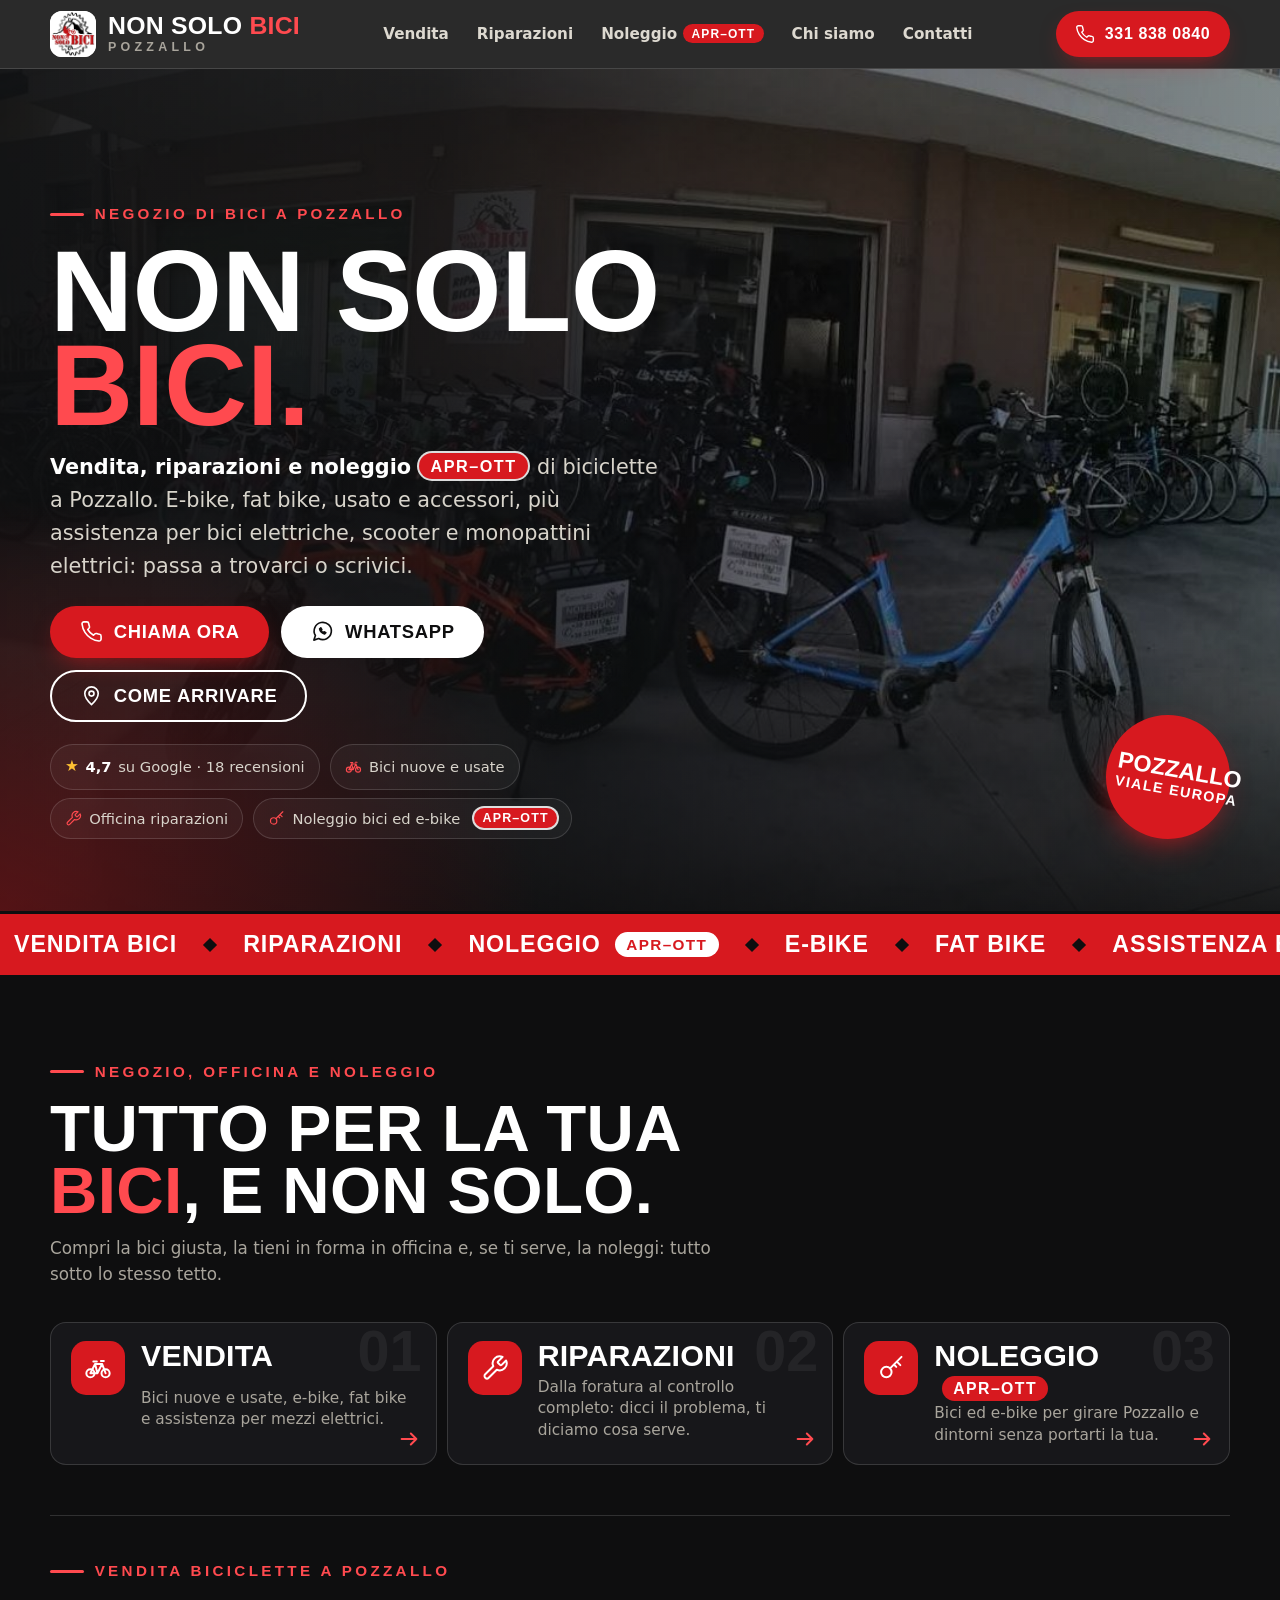
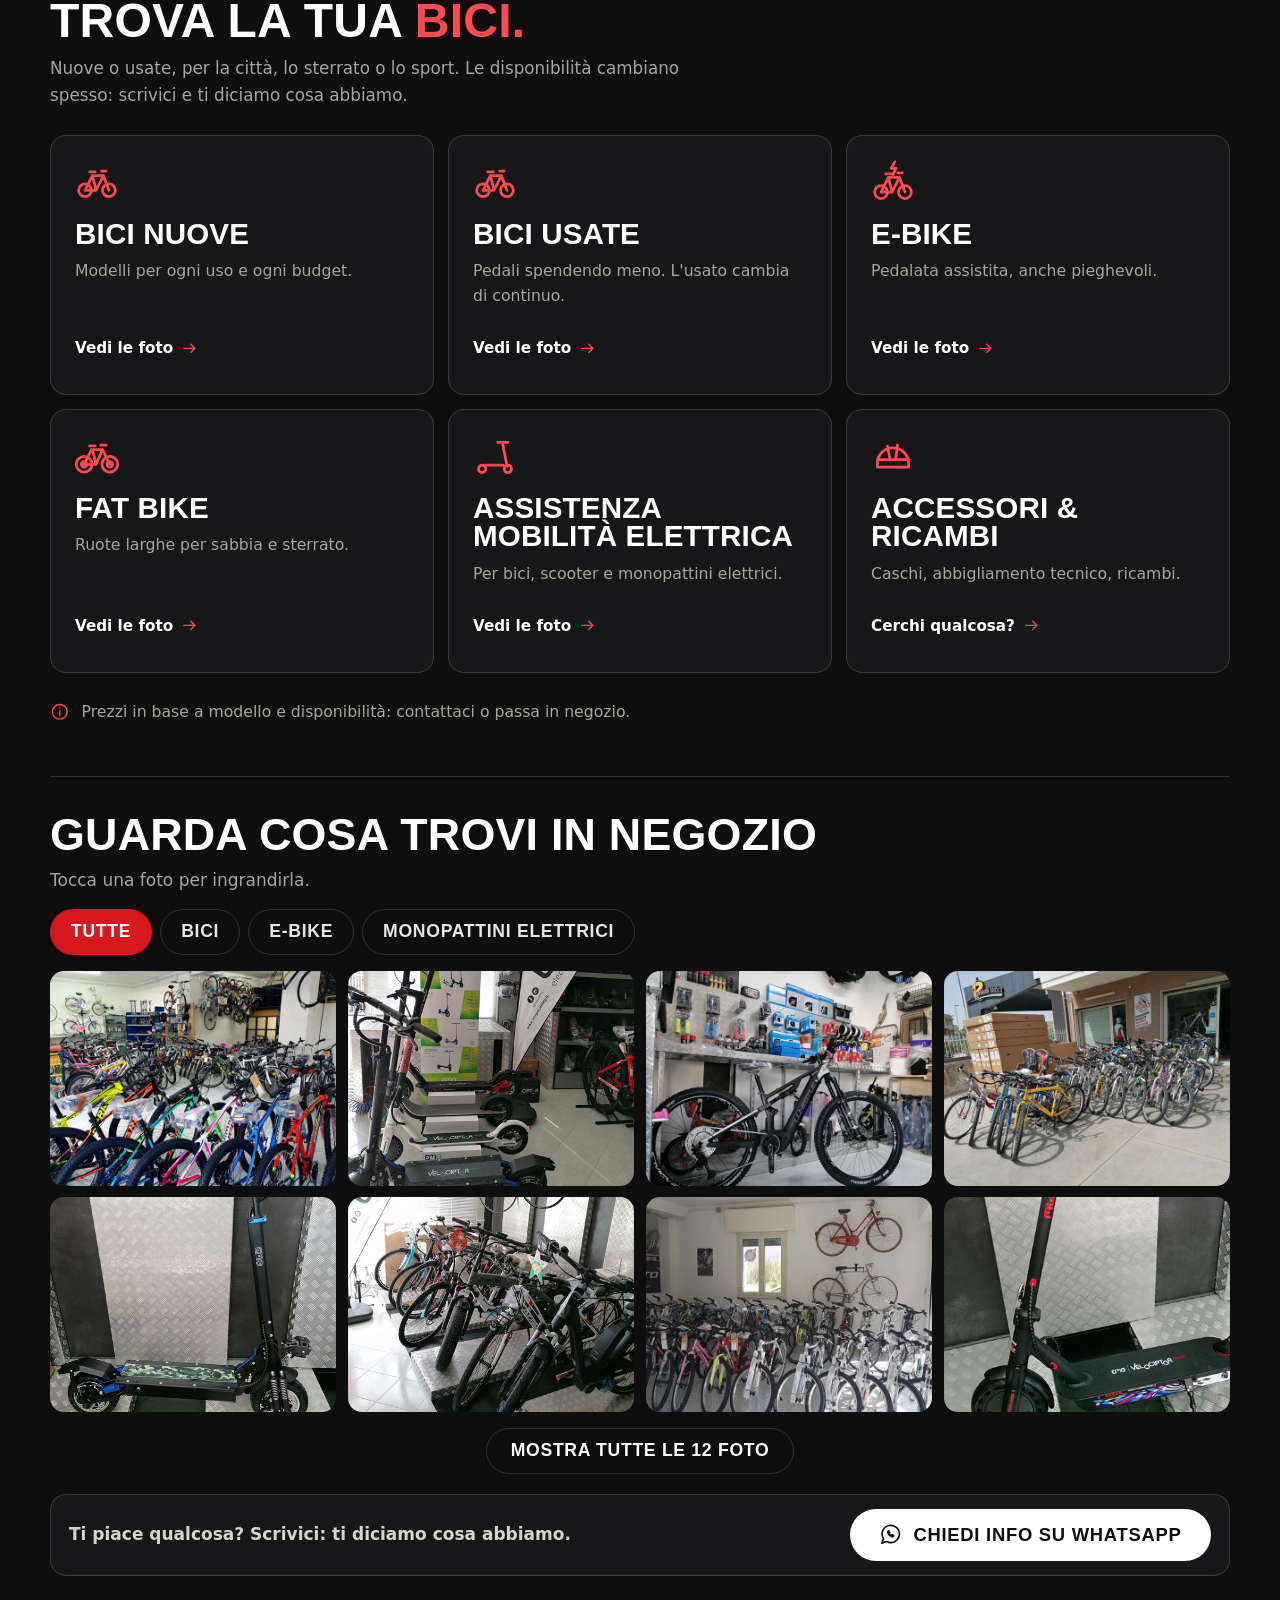
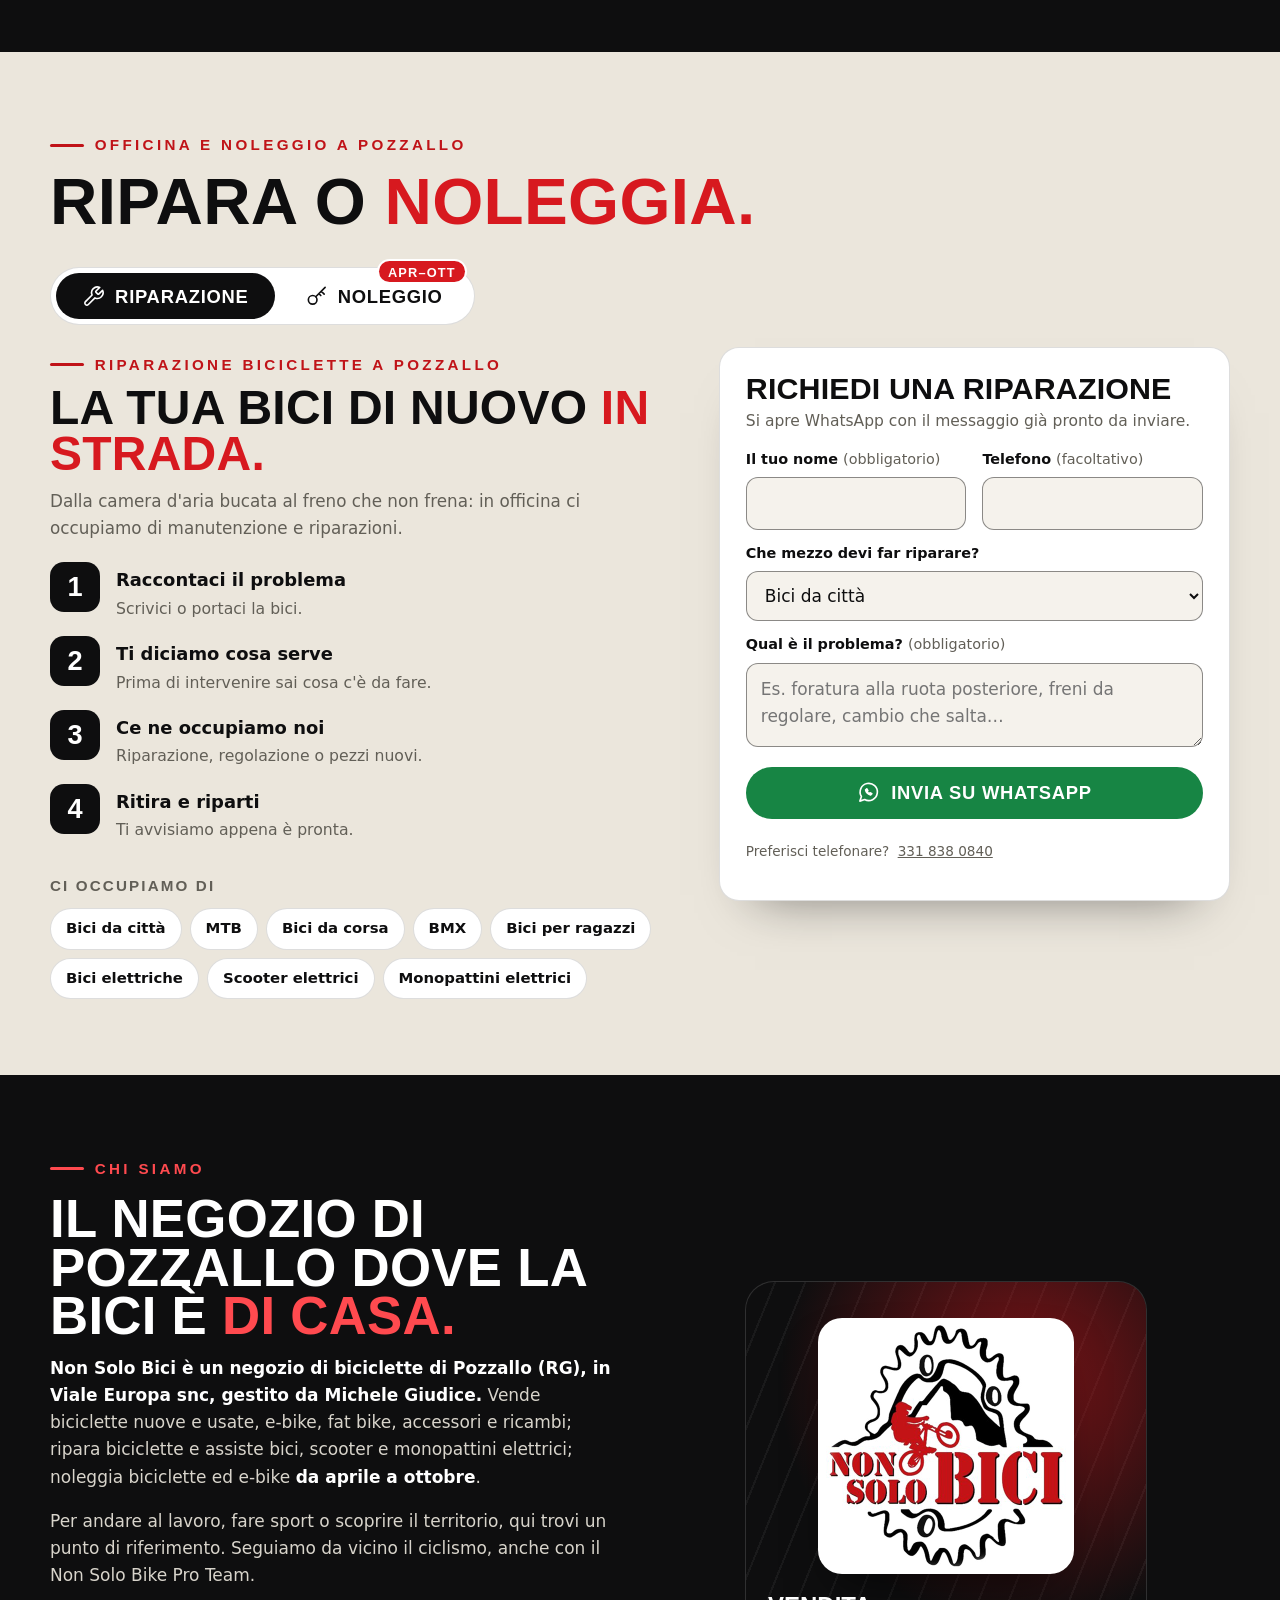
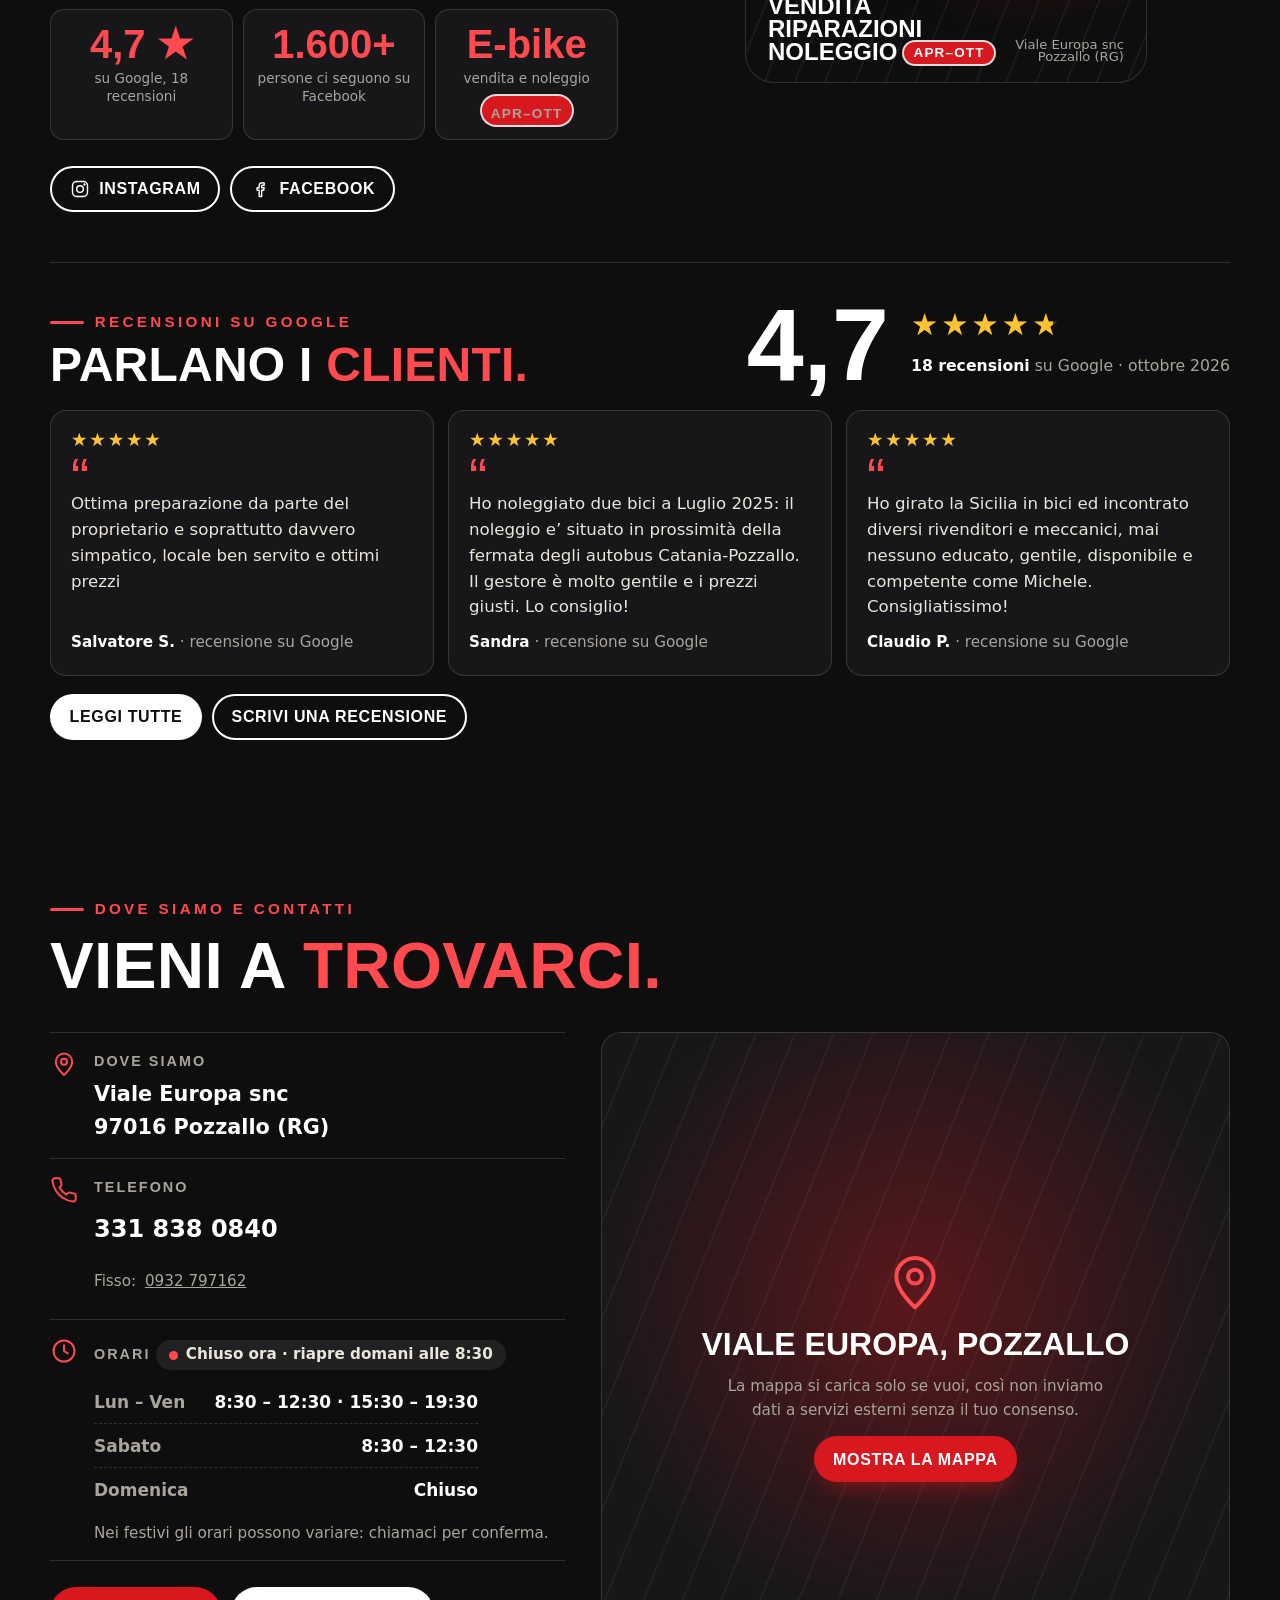
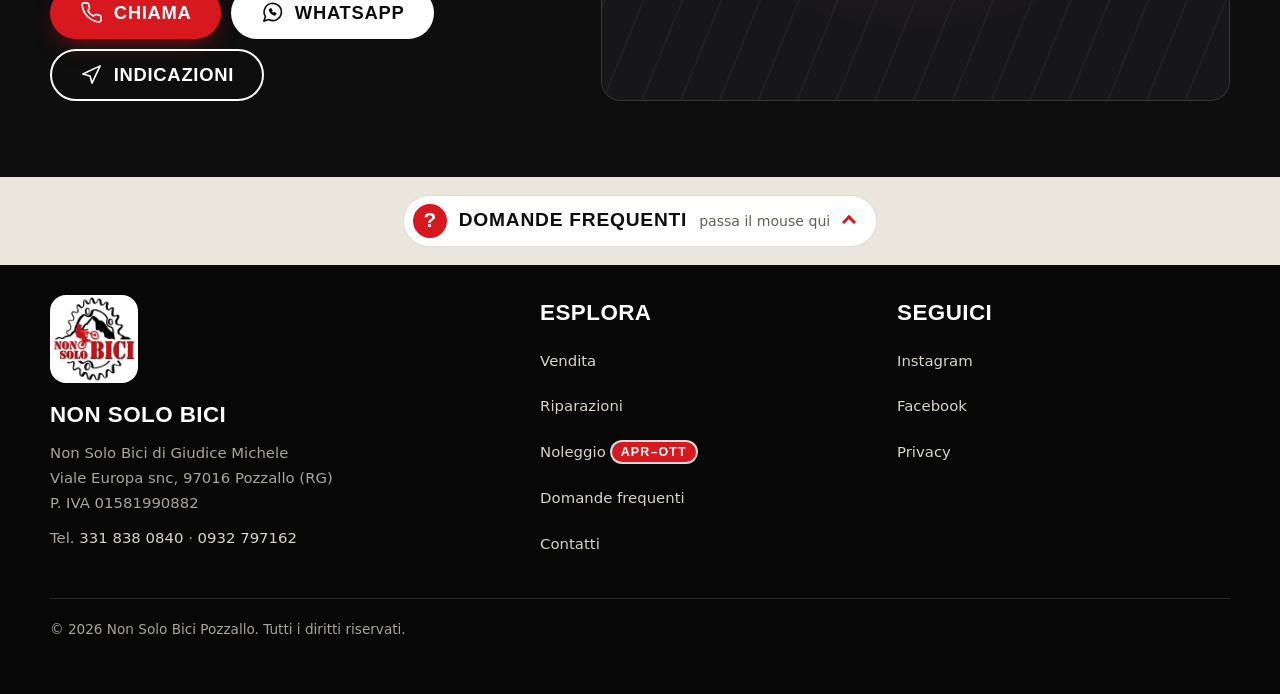
==== commit 70f3e5e9: "Correzioni dell'audit pre-lancio: accessibilità, mobile, moduli, sicurezza - CSS riscritto per compo" ====
--- a/site/index.html
+++ b/site/index.html
@@ -4,16 +4,20 @@
   <meta charset="utf-8">
   <meta name="viewport" content="width=device-width, initial-scale=1">
   <title>Non Solo Bici Pozzallo — Vendita, riparazioni e noleggio bici</title>
-  <meta name="description" content="Negozio di bici a Pozzallo (RG): bici nuove e usate, e-bike, fat bike. Riparazioni, assistenza bici, scooter e monopattini elettrici, noleggio bici ed e-bike da aprile a ottobre.">
+  <meta name="description" content="Negozio di bici a Pozzallo (RG): bici nuove e usate, e-bike, fat bike, riparazioni e mezzi elettrici. Noleggio bici ed e-bike da aprile a ottobre.">
+  <!-- Sicurezza: GitHub Pages non permette header personalizzati, quindi la politica dei contenuti sta qui.
+       Lo sha256 è quello dello script in linea qui sotto ("document.documentElement.classList.add('js');"): se lo modifichi, ricalcolalo. -->
+  <meta http-equiv="Content-Security-Policy" content="default-src 'self'; script-src 'self' 'sha256-/x7W7R75k8Roq0WaVRQX9blP4OufE5xbAdzklGxsgpw='; style-src 'self' 'unsafe-inline'; img-src 'self'; font-src 'self'; frame-src https://www.openstreetmap.org; connect-src 'none'; object-src 'none'; base-uri 'none'; form-action 'none'">
+  <meta name="referrer" content="strict-origin-when-cross-origin">
   <meta name="robots" content="index, follow, max-image-preview:large, max-snippet:-1">
   <meta name="theme-color" content="#0e0e0f">
   <meta name="geo.region" content="IT-82">
   <meta name="geo.placename" content="Pozzallo">
   <meta name="geo.position" content="36.7336496;14.8522478">
   <meta name="ICBM" content="36.7336496, 14.8522478">
-  <link rel="icon" href="assets/favicon-32.png?v=25" type="image/png" sizes="32x32">
-  <link rel="icon" href="assets/logo-192.png?v=25" type="image/png" sizes="192x192">
-  <link rel="apple-touch-icon" href="assets/apple-touch-icon.png?v=25">
+  <link rel="icon" href="assets/favicon-32.png?v=27" type="image/png" sizes="32x32">
+  <link rel="icon" href="assets/logo-192.png?v=27" type="image/png" sizes="192x192">
+  <link rel="apple-touch-icon" href="assets/apple-touch-icon.png?v=27">
   <link rel="canonical" href="https://nonsolobicipozzallo.it/">
 
   <meta property="og:type" content="website">
@@ -31,11 +35,13 @@
   <meta name="twitter:card" content="summary_large_image">
 
   <script>document.documentElement.classList.add('js');</script>
+  <!-- Senza JavaScript i moduli non possono aprire WhatsApp: al loro posto compare un avviso con telefono e WhatsApp -->
+  <noscript><style>.form { display: none; }</style></noscript>
   <!-- ?v=… forza il browser a riscaricare i file quando cambiano (GitHub Pages li tiene in cache 10 minuti): aumentarlo a ogni modifica di CSS/JS/foto -->
-  <link rel="stylesheet" href="css/style.css?v=25">
-  <link rel="preload" as="image" href="assets/hero.jpg?v=25" fetchpriority="high">
-
-  <!-- Dati strutturati (schema.org). Orari presi dalla scheda Google (2 ott 2026): se cambiano, aggiornare openingHoursSpecification, la sezione Contatti, le FAQ, llms.txt e gli orari in js/main.js. priceRange: non noto. dateModified: aggiornare quando cambiano i contenuti -->
+  <link rel="stylesheet" href="css/style.css?v=27">
+  <link rel="preload" as="image" href="assets/hero.jpg?v=27" imagesrcset="assets/hero-800.jpg?v=27 800w, assets/hero.jpg?v=27 1278w" imagesizes="100vw" fetchpriority="high">
+
+  <!-- Dati strutturati (schema.org): vedi README, sezione "SEO locale e GEO". dateModified: aggiornare quando cambiano i contenuti -->
   <script type="application/ld+json">
   {
     "@context": "https://schema.org",
@@ -53,12 +59,12 @@
         "@id": "https://nonsolobicipozzallo.it/#webpage",
         "url": "https://nonsolobicipozzallo.it/",
         "name": "Non Solo Bici Pozzallo — Vendita, riparazioni e noleggio bici",
-        "description": "Negozio di bici a Pozzallo (RG): bici nuove e usate, e-bike, fat bike. Riparazioni, assistenza bici, scooter e monopattini elettrici, noleggio bici ed e-bike da aprile a ottobre.",
+        "description": "Negozio di bici a Pozzallo (RG): bici nuove e usate, e-bike, fat bike, riparazioni e mezzi elettrici. Noleggio bici ed e-bike da aprile a ottobre.",
         "inLanguage": "it-IT",
         "isPartOf": { "@id": "https://nonsolobicipozzallo.it/#website" },
         "about": { "@id": "https://nonsolobicipozzallo.it/#negozio" },
         "primaryImageOfPage": { "@id": "https://nonsolobicipozzallo.it/#foto" },
-        "dateModified": "2026-10-01"
+        "dateModified": "2026-10-20"
       },
       {
         "@type": "ImageObject",
@@ -206,7 +212,7 @@
 <body>
 
 <!-- Sprite icone (stroke, 24x24) -->
-<svg width="0" height="0" style="position:absolute" aria-hidden="true" focusable="false">
+<svg class="sprite" width="0" height="0" aria-hidden="true" focusable="false">
   <symbol id="i-bike" viewBox="0 0 24 24"><circle cx="5.5" cy="16.5" r="3.5"/><circle cx="18.5" cy="16.5" r="3.5"/><path d="M5.5 16.5h6M5.5 16.5l4-8M11.5 16.5l-2-8M9.5 8.5h6M11.5 16.5l4-8M15.5 8.5l3 8M8 6.5h3M14.5 6h2.5"/></symbol>
   <symbol id="i-ebike" viewBox="0 0 24 24"><circle cx="5.5" cy="17.5" r="3.5"/><circle cx="18.5" cy="17.5" r="3.5"/><path d="M5.5 17.5h6M5.5 17.5l4-8M11.5 17.5l-2-8M9.5 9.5h6M11.5 17.5l4-8M15.5 9.5l3 8M8 7.5h3M14.5 7h2.5M13 1 11 4.6h2.6L12 8"/></symbol>
   <symbol id="i-fat" viewBox="0 0 24 24"><circle cx="5" cy="16.5" r="4.3"/><circle cx="19" cy="16.5" r="4.3"/><circle cx="5" cy="16.5" r="1.5"/><circle cx="19" cy="16.5" r="1.5"/><path d="M5 16.5h6.5M5 16.5l4-8M11.5 16.5l-2-8M9.5 8.5h5.5M11.5 16.5l3.5-8M15 8.5l4 8M8 6.5h3M14 6h3"/></symbol>
@@ -234,7 +240,7 @@
 <header class="site-header">
   <div class="wrap header-in">
     <a class="brand" href="#top" aria-label="Non Solo Bici Pozzallo — inizio pagina">
-      <img class="brand-mark" src="assets/logo-192.png?v=25" width="46" height="46" alt="">
+      <img class="brand-mark" src="assets/logo-192.png?v=27" width="46" height="46" alt="">
       <span class="brand-name"><b>Non Solo <em>Bici</em></b><small>Pozzallo</small></span>
     </a>
 
@@ -248,7 +254,7 @@
       </ul>
       <div class="nav-cta">
         <a class="btn btn-red" href="tel:+393318380840"><svg class="ico" aria-hidden="true"><use href="#i-phone"/></svg>Chiama 331 838 0840</a>
-        <a class="btn btn-wa wa-link" href="https://wa.me/393318380840" data-msg="Ciao! Vorrei informazioni."><svg class="ico" aria-hidden="true"><use href="#i-wa"/></svg>Scrivici su WhatsApp</a>
+        <a class="btn btn-light wa-link" href="https://wa.me/393318380840" data-msg="Ciao! Vorrei informazioni."><svg class="ico" aria-hidden="true"><use href="#i-wa"/></svg>Scrivici su WhatsApp</a>
       </div>
     </nav>
 
@@ -261,7 +267,7 @@
 
 <!-- ============================== HERO ============================== -->
 <section class="hero" id="top">
-  <img class="hero-bg" src="assets/hero.jpg?v=25" width="1278" height="720" fetchpriority="high"
+  <img class="hero-bg" src="assets/hero.jpg?v=27" srcset="assets/hero-800.jpg?v=27 800w, assets/hero.jpg?v=27 1278w" sizes="100vw" width="1278" height="720" fetchpriority="high"
        alt="La vetrina di Non Solo Bici in Viale Europa a Pozzallo, con biciclette ed e-bike in esposizione">
   <div class="wrap hero-grid">
     <div class="hero-copy">
@@ -276,8 +282,8 @@
       </p>
       <div class="hero-cta">
         <a class="btn btn-red" href="tel:+393318380840"><svg class="ico" aria-hidden="true"><use href="#i-phone"/></svg>Chiama ora</a>
-        <a class="btn btn-wa wa-link" href="https://wa.me/393318380840" data-msg="Ciao! Vorrei informazioni."><svg class="ico" aria-hidden="true"><use href="#i-wa"/></svg>WhatsApp</a>
-        <a class="btn btn-ghost" href="#contatti"><svg class="ico" aria-hidden="true"><use href="#i-pin"/></svg>Come arrivare</a>
+        <a class="btn btn-light wa-link" href="https://wa.me/393318380840" data-msg="Ciao! Vorrei informazioni."><svg class="ico" aria-hidden="true"><use href="#i-wa"/></svg>WhatsApp</a>
+        <a class="btn btn-ghost" href="https://www.google.com/maps/dir/?api=1&amp;destination=36.7336496,14.8522478&amp;destination_place_id=ChIJZT73J0SNERMRA-wFYyzmvQ4" target="_blank" rel="noopener"><svg class="ico" aria-hidden="true"><use href="#i-pin"/></svg>Come arrivare</a>
       </div>
       <ul class="hero-tags" aria-label="Cosa trovi da noi">
         <li class="hero-rating"><a href="#recensioni"><span class="star-one" aria-hidden="true">★</span><b>4,7</b> su Google · 18 recensioni</a></li>
@@ -345,37 +351,37 @@
     <div class="cats">
       <article class="cat reveal">
         <svg class="ico" aria-hidden="true"><use href="#i-bike"/></svg>
-        <h3>Bici nuove</h3>
+        <h4>Bici nuove</h4>
         <p>Modelli per ogni uso e ogni budget.</p>
         <a href="#galleria-bici" data-show="bici">Vedi le foto <svg class="ico" aria-hidden="true"><use href="#i-arrow"/></svg></a>
       </article>
       <article class="cat reveal" style="--d:.05s">
         <svg class="ico" aria-hidden="true"><use href="#i-bike"/></svg>
-        <h3>Bici usate</h3>
+        <h4>Bici usate</h4>
         <p>Pedali spendendo meno. L'usato cambia di continuo.</p>
         <a href="#galleria-bici" data-show="bici">Vedi le foto <svg class="ico" aria-hidden="true"><use href="#i-arrow"/></svg></a>
       </article>
       <article class="cat reveal" style="--d:.1s">
         <svg class="ico" aria-hidden="true"><use href="#i-ebike"/></svg>
-        <h3>E-bike</h3>
+        <h4>E-bike</h4>
         <p>Pedalata assistita, anche pieghevoli.</p>
         <a href="#galleria-ebike" data-show="ebike">Vedi le foto <svg class="ico" aria-hidden="true"><use href="#i-arrow"/></svg></a>
       </article>
       <article class="cat reveal">
         <svg class="ico" aria-hidden="true"><use href="#i-fat"/></svg>
-        <h3>Fat bike</h3>
+        <h4>Fat bike</h4>
         <p>Ruote larghe per sabbia e sterrato.</p>
         <a href="#galleria-ebike" data-show="ebike">Vedi le foto <svg class="ico" aria-hidden="true"><use href="#i-arrow"/></svg></a>
       </article>
       <article class="cat reveal" style="--d:.1s">
         <svg class="ico" aria-hidden="true"><use href="#i-scooter"/></svg>
-        <h3>Assistenza mobilità elettrica</h3>
+        <h4>Assistenza mobilità elettrica</h4>
         <p>Per bici, scooter e monopattini elettrici.</p>
         <a href="#galleria-monopattini" data-show="monopattini">Vedi le foto <svg class="ico" aria-hidden="true"><use href="#i-arrow"/></svg></a>
       </article>
       <article class="cat reveal">
         <svg class="ico" aria-hidden="true"><use href="#i-helmet"/></svg>
-        <h3>Accessori &amp; ricambi</h3>
+        <h4>Accessori &amp; ricambi</h4>
         <p>Caschi, abbigliamento tecnico, ricambi.</p>
         <a class="wa-link" href="https://wa.me/393318380840" data-msg="Ciao! Cerco un accessorio / ricambio per la bici.">Cerchi qualcosa? <svg class="ico" aria-hidden="true"><use href="#i-arrow"/></svg></a>
       </article>
@@ -386,7 +392,7 @@
     <!-- Galleria foto: i filtri e il visualizzatore sono in js/main.js. Per aggiungere una foto copia un <li> e carica le due misure in assets/gallery/ -->
     <div class="gallery" id="galleria">
       <div class="gallery-head">
-        <h3>Guarda cosa trovi in negozio</h3>
+        <h4>Guarda cosa trovi in negozio</h4>
         <p>Tocca una foto per ingrandirla.</p>
         <div class="filters" role="group" aria-label="Filtra le foto per categoria">
           <button type="button" class="filter is-active" data-filter="all" aria-pressed="true">Tutte</button>
@@ -415,7 +421,7 @@
 
       <div class="gallery-cta">
         <p>Ti piace qualcosa? Scrivici: ti diciamo cosa abbiamo.</p>
-        <a class="btn btn-wa wa-link" href="https://wa.me/393318380840" data-msg="Ciao! Ho visto le foto sul vostro sito e vorrei informazioni."><svg class="ico" aria-hidden="true"><use href="#i-wa"/></svg>Chiedi info su WhatsApp</a>
+        <a class="btn btn-light wa-link" href="https://wa.me/393318380840" data-msg="Ciao! Ho visto le foto sul vostro sito e vorrei informazioni."><svg class="ico" aria-hidden="true"><use href="#i-wa"/></svg>Chiedi info su WhatsApp</a>
       </div>
     </div>
     </div><!-- /vendita-block -->
@@ -460,10 +466,12 @@
       <div class="card reveal" style="--d:.1s">
         <h3>Richiedi una riparazione</h3>
         <p>Si apre WhatsApp con il messaggio già pronto da inviare.</p>
+        <noscript><p class="nojs-note">Per inviare la richiesta da qui serve JavaScript. Scrivici su <a href="https://wa.me/393318380840">WhatsApp al 331 838 0840</a> o chiamaci al <a href="tel:+393318380840">331 838 0840</a>.</p></noscript>
+        <!-- Il pulsante parte disattivato e lo attiva js/main.js: senza script il modulo non invia nulla (niente dati nell'indirizzo della pagina) -->
         <form class="form" id="repair-form" novalidate>
           <div class="row2">
-            <div class="field"><label for="r-name">Il tuo nome</label><input id="r-name" name="name" autocomplete="given-name" autocapitalize="words" enterkeyhint="next" required></div>
-            <div class="field"><label for="r-tel">Telefono <span style="font-weight:400;color:var(--muted)">(facoltativo)</span></label><input id="r-tel" name="tel" type="tel" autocomplete="tel" inputmode="tel"></div>
+            <div class="field"><label for="r-name">Il tuo nome <span class="opt">(obbligatorio)</span></label><input id="r-name" name="name" autocomplete="given-name" autocapitalize="words" enterkeyhint="next" required></div>
+            <div class="field"><label for="r-tel">Telefono <span class="opt">(facoltativo)</span></label><input id="r-tel" name="tel" type="tel" autocomplete="tel" inputmode="tel"></div>
           </div>
           <div class="field">
             <label for="r-type">Che mezzo devi far riparare?</label>
@@ -471,9 +479,10 @@
               <option>Bici da città</option><option>MTB</option><option>Bici da corsa</option><option>BMX</option><option>Bici per ragazzi</option><option>Bici elettrica (e-bike)</option><option>Fat bike</option><option>Scooter elettrico</option><option>Monopattino elettrico</option><option>Altro</option>
             </select>
           </div>
-          <div class="field"><label for="r-msg">Qual è il problema?</label><textarea id="r-msg" name="msg" placeholder="Es. foratura alla ruota posteriore, freni da regolare, cambio che salta…" required></textarea></div>
+          <div class="field"><label for="r-msg">Qual è il problema? <span class="opt">(obbligatorio)</span></label><textarea id="r-msg" name="msg" placeholder="Es. foratura alla ruota posteriore, freni da regolare, cambio che salta…" required></textarea></div>
           <div class="form-foot">
-            <button class="btn btn-wa btn-block" type="submit"><svg class="ico" aria-hidden="true"><use href="#i-wa"/></svg>Invia su WhatsApp</button>
+            <button class="btn btn-whatsapp btn-block" type="submit" disabled><svg class="ico" aria-hidden="true"><use href="#i-wa"/></svg>Invia su WhatsApp</button>
+            <p class="form-status" role="status"></p>
             <small>Preferisci telefonare? <a href="tel:+393318380840">331 838 0840</a></small>
           </div>
         </form>
@@ -482,19 +491,46 @@
 
     <!-- scheda NOLEGGIO -->
     <div class="split rev tabpanel" id="noleggio" role="tabpanel" aria-labelledby="tab-noleggio">
+      <div class="reveal">
+        <p class="kicker">Noleggio bici ed e-bike a Pozzallo</p>
+        <h3 class="panel-title">Prendi una bici, vai <em>dove vuoi.</em></h3>
+        <p class="panel-lead">In vacanza a Pozzallo o di passaggio: noleggia una bici o una e-bike e scopri il lungomare e i dintorni al tuo ritmo.</p>
+        <p class="season"><svg class="ico" aria-hidden="true"><use href="#i-clock"/></svg><span>Servizio disponibile solo <em>da aprile a ottobre</em></span></p>
+
+        <div class="rent-types">
+          <div class="rent">
+            <svg class="ico" aria-hidden="true"><use href="#i-bike"/></svg>
+            <h4>Bici</h4>
+            <p>Per pedalare con calma, in città e sul lungomare.</p>
+          </div>
+          <div class="rent">
+            <svg class="ico" aria-hidden="true"><use href="#i-ebike"/></svg>
+            <h4>E-bike</h4>
+            <p>Più strada con meno fatica, anche col vento contro.</p>
+          </div>
+        </div>
+
+        <ul class="ticks">
+          <li><svg class="ico" aria-hidden="true"><use href="#i-check"/></svg>Per un'ora, un giorno o più: dicci quanto ti serve</li>
+          <li><svg class="ico" aria-hidden="true"><use href="#i-check"/></svg>Ritiro in negozio, in Viale Europa</li>
+        </ul>
+      </div>
+
       <div class="card reveal" style="--d:.1s">
         <h3>Chiedi disponibilità</h3>
         <p>Dicci cosa ti serve e quando: ti rispondiamo su WhatsApp con disponibilità e tariffa.</p>
+        <noscript><p class="nojs-note">Per inviare la richiesta da qui serve JavaScript. Scrivici su <a href="https://wa.me/393318380840">WhatsApp al 331 838 0840</a> o chiamaci al <a href="tel:+393318380840">331 838 0840</a>.</p></noscript>
         <form class="form" id="rent-form" novalidate>
           <div class="field">
-            <span class="label" style="margin:0 0 6px;font-size:.9rem;letter-spacing:.02em;text-transform:none;font-family:var(--body);font-variation-settings:normal;font-weight:600;color:var(--ink)" id="rent-type-l">Cosa vuoi noleggiare?</span>
+            <p class="field-label" id="rent-type-l">Cosa vuoi noleggiare?</p>
             <div class="seg" role="radiogroup" aria-labelledby="rent-type-l">
               <input type="radio" name="kind" id="k-bike" value="Bicicletta" checked><label for="k-bike"><svg class="ico" aria-hidden="true"><use href="#i-bike"/></svg>Bicicletta</label>
               <input type="radio" name="kind" id="k-ebike" value="E-bike"><label for="k-ebike"><svg class="ico" aria-hidden="true"><use href="#i-ebike"/></svg>E-bike</label>
             </div>
           </div>
           <div class="row2">
-            <div class="field"><label for="n-date">Da quando?</label><input id="n-date" name="date" type="date"></div>
+            <!-- Il noleggio è solo da aprile a ottobre: main.js blocca le date da novembre a marzo e quelle passate (RENT_MONTHS) -->
+            <div class="field"><label for="n-date">Da quando?</label><input id="n-date" name="date" type="date" aria-describedby="n-date-hint"><p class="field-hint" id="n-date-hint">Solo da aprile a ottobre.</p></div>
             <div class="field">
               <label for="n-dur">Per quanto tempo?</label>
               <select id="n-dur" name="dur">
@@ -503,55 +539,30 @@
             </div>
           </div>
           <div class="row2">
-            <div class="field"><label for="n-qty">Quante bici?</label><input id="n-qty" name="qty" type="number" min="1" max="20" value="1" inputmode="numeric"></div>
-            <div class="field"><label for="n-name">Il tuo nome</label><input id="n-name" name="name" autocomplete="given-name" autocapitalize="words" enterkeyhint="done" required></div>
+            <div class="field"><label for="n-qty">Quante bici?</label><input id="n-qty" name="qty" type="number" min="1" max="20" step="1" value="1" inputmode="numeric"></div>
+            <div class="field"><label for="n-name">Il tuo nome <span class="opt">(obbligatorio)</span></label><input id="n-name" name="name" autocomplete="given-name" autocapitalize="words" enterkeyhint="done" required></div>
           </div>
           <div class="form-foot">
-            <button class="btn btn-wa btn-block" type="submit"><svg class="ico" aria-hidden="true"><use href="#i-wa"/></svg>Invia su WhatsApp</button>
+            <button class="btn btn-whatsapp btn-block" type="submit" disabled><svg class="ico" aria-hidden="true"><use href="#i-wa"/></svg>Invia su WhatsApp</button>
+            <p class="form-status" role="status"></p>
             <small>Tariffe e disponibilità su richiesta. Oppure chiama il <a href="tel:+393318380840">331 838 0840</a>.</small>
           </div>
         </form>
       </div>
-
-      <div class="reveal">
-        <p class="kicker">Noleggio bici ed e-bike a Pozzallo</p>
-        <h3 class="panel-title">Prendi una bici, vai <em>dove vuoi.</em></h3>
-        <p class="panel-lead">In vacanza a Pozzallo o di passaggio: noleggia una bici o una e-bike e scopri il lungomare e i dintorni al tuo ritmo.</p>
-        <p class="season"><svg class="ico" aria-hidden="true"><use href="#i-clock"/></svg><span>Servizio disponibile solo <em>da aprile a ottobre</em></span></p>
-
-        <div class="rent-types">
-          <div class="rent">
-            <svg class="ico" aria-hidden="true"><use href="#i-bike"/></svg>
-            <h3>Bici</h3>
-            <p>Per pedalare con calma, in città e sul lungomare.</p>
-          </div>
-          <div class="rent">
-            <svg class="ico" aria-hidden="true"><use href="#i-ebike"/></svg>
-            <h3>E-bike</h3>
-            <p>Più strada con meno fatica, anche col vento contro.</p>
-          </div>
-        </div>
-
-        <ul class="ticks">
-          <li><svg class="ico" aria-hidden="true"><use href="#i-check"/></svg>Per un'ora, un giorno o più: dicci quanto ti serve</li>
-          <li><svg class="ico" aria-hidden="true"><use href="#i-check"/></svg>Ritiro in negozio, in Viale Europa</li>
-        </ul>
-      </div>
     </div>
   </div>
 </section>
 
 <!-- ======================= CHI SIAMO E RECENSIONI ======================= -->
-<!-- Chi siamo e recensioni stanno nella stessa sezione: in alto la presentazione, sotto (#recensioni) la valutazione Google.
-     Dati e testi dalla scheda Google (2 ott 2026): 4,7/5 su 18 recensioni. Aggiornare il numero ogni tanto e, se cambia, anche il chip nell'hero.
-     NON aggiungere aggregateRating/Review al JSON-LD: per le attività locali le recensioni "proprie" violano le linee guida di Google. -->
+<!-- Chi siamo e recensioni nella stessa sezione: in alto la presentazione, sotto (#recensioni) la valutazione Google.
+     Numeri e testi delle recensioni: vedi README, sezione "Recensioni Google". -->
 <section class="section section-dark" id="chi-siamo">
   <div class="wrap">
     <div class="about">
       <div class="reveal">
         <p class="kicker">Chi siamo</p>
-        <p class="big-quote">Il negozio di Pozzallo dove la bici è <em>di casa.</em></p>
-        <p style="margin-top:14px">
+        <h2 class="big-quote">Il negozio di Pozzallo dove la bici è <em>di casa.</em></h2>
+        <p>
           <strong>Non Solo Bici è un negozio di biciclette di Pozzallo (RG), in Viale Europa snc, gestito da Michele Giudice.</strong>
           Vende biciclette nuove e usate, e-bike, fat bike, accessori e ricambi; ripara biciclette e assiste bici, scooter e monopattini elettrici; noleggia biciclette ed e-bike <strong>da aprile a ottobre</strong>.
         </p>
@@ -572,7 +583,7 @@
       </div>
 
       <div class="poster reveal" style="--d:.1s" aria-hidden="true">
-        <img class="poster-logo" src="assets/logo.png?v=25" width="600" height="600" alt="" loading="lazy" decoding="async">
+        <img class="poster-logo" src="assets/logo-512.jpg?v=27" width="512" height="512" alt="" loading="lazy" decoding="async">
         <div class="poster-cap"><span>Vendita<br>Riparazioni<br>Noleggio<i class="apr-ott"><span aria-hidden="true">Apr–Ott</span><span class="sr-only">da aprile a ottobre</span></i></span><small>Viale Europa snc<br>Pozzallo (RG)</small></div>
       </div>
     </div>
@@ -592,7 +603,7 @@
         </div>
       </div>
 
-      <div class="reviews reveal" role="list" aria-label="Alcune recensioni dei clienti" tabindex="0">
+      <div class="reviews reveal" role="list" aria-label="Alcune recensioni dei clienti">
         <figure class="review" role="listitem">
           <span class="stars sm" style="--pct:100%" role="img" aria-label="5 stelle su 5"></span>
           <blockquote>Ottima preparazione da parte del proprietario e soprattutto davvero simpatico, locale ben servito e ottimi prezzi</blockquote>
@@ -611,7 +622,7 @@
       </div>
 
       <div class="reviews-cta reveal">
-        <a class="btn btn-wa btn-sm" href="https://search.google.com/local/reviews?placeid=ChIJZT73J0SNERMRA-wFYyzmvQ4" target="_blank" rel="noopener">Leggi tutte</a>
+        <a class="btn btn-light btn-sm" href="https://search.google.com/local/reviews?placeid=ChIJZT73J0SNERMRA-wFYyzmvQ4" target="_blank" rel="noopener">Leggi tutte</a>
         <a class="btn btn-ghost btn-sm" href="https://search.google.com/local/writereview?placeid=ChIJZT73J0SNERMRA-wFYyzmvQ4" target="_blank" rel="noopener">Scrivi una recensione</a>
       </div>
     </div>
@@ -631,21 +642,21 @@
         <ul class="info">
           <li>
             <svg class="ico" aria-hidden="true"><use href="#i-pin"/></svg>
-            <div><span class="t">Dove siamo</span><address class="addr" style="margin:4px 0 0;font-style:normal">Viale Europa snc<br>97016 Pozzallo (RG)</address></div>
+            <div><span class="t">Dove siamo</span><address class="addr">Viale Europa snc<br>97016 Pozzallo (RG)</address></div>
           </li>
           <li>
             <svg class="ico" aria-hidden="true"><use href="#i-phone"/></svg>
             <div>
               <span class="t">Telefono</span>
-              <p style="margin:4px 0 0"><a href="tel:+393318380840">331 838 0840</a></p>
-              <p class="sub" style="margin:2px 0 0">Fisso: <a href="tel:+390932797162" style="font-size:inherit;font-weight:500;text-decoration:underline">0932 797162</a></p>
+              <p class="tel-main"><a href="tel:+393318380840">331 838 0840</a></p>
+              <p class="sub tel-alt">Fisso: <a href="tel:+390932797162">0932 797162</a></p>
             </div>
           </li>
           <li>
             <svg class="ico" aria-hidden="true"><use href="#i-clock"/></svg>
             <div>
               <span class="t">Orari</span>
-              <!-- Orari dalla scheda Google (2 ott 2026). Se cambiano: aggiornare anche JSON-LD, FAQ, llms.txt e OPENING in js/main.js -->
+              <!-- Orari: se cambiano, aggiornare anche JSON-LD, FAQ, llms.txt e OPENING in js/main.js (vedi README) -->
               <p class="open-now" id="open-now" hidden></p>
               <dl class="hours">
                 <div><dt>Lun – Ven</dt><dd>8:30 – 12:30 · 15:30 – 19:30</dd></div>
@@ -658,8 +669,8 @@
         </ul>
         <div class="contact-cta">
           <a class="btn btn-red" href="tel:+393318380840"><svg class="ico" aria-hidden="true"><use href="#i-phone"/></svg>Chiama</a>
-          <a class="btn btn-wa wa-link" href="https://wa.me/393318380840" data-msg="Ciao! Vorrei informazioni."><svg class="ico" aria-hidden="true"><use href="#i-wa"/></svg>WhatsApp</a>
-          <a class="btn btn-ghost" href="https://www.google.com/maps/dir/?api=1&destination=36.7336496,14.8522478" target="_blank" rel="noopener"><svg class="ico" aria-hidden="true"><use href="#i-nav"/></svg>Indicazioni</a>
+          <a class="btn btn-light wa-link" href="https://wa.me/393318380840" data-msg="Ciao! Vorrei informazioni."><svg class="ico" aria-hidden="true"><use href="#i-wa"/></svg>WhatsApp</a>
+          <a class="btn btn-ghost" href="https://www.google.com/maps/dir/?api=1&amp;destination=36.7336496,14.8522478&amp;destination_place_id=ChIJZT73J0SNERMRA-wFYyzmvQ4" target="_blank" rel="noopener"><svg class="ico" aria-hidden="true"><use href="#i-nav"/></svg>Indicazioni</a>
         </div>
       </div>
 
@@ -738,10 +749,10 @@
   <div class="wrap">
     <div class="foot">
       <div>
-        <img class="foot-logo" src="assets/logo-192.png?v=25" width="88" height="88" alt="Logo Non Solo Bici" loading="lazy">
+        <img class="foot-logo" src="assets/logo-192.png?v=27" width="88" height="88" alt="Logo Non Solo Bici" loading="lazy">
         <b>Non Solo Bici</b>
-        <!-- Ragione sociale e Partita IVA (inserita il 3 ott 2026). Se cambiano: aggiornare anche JSON-LD (vatID), privacy.html e llms.txt -->
-        <address style="font-style:normal">
+        <!-- Ragione sociale e P. IVA: se cambiano, aggiornare anche JSON-LD (vatID), privacy.html e llms.txt -->
+        <address>
           Non Solo Bici di Giudice Michele<br>
           Viale Europa snc, 97016 Pozzallo (RG)<br>
           P. IVA 01581990882<br>
@@ -775,7 +786,7 @@
 <nav class="dock" aria-label="Azioni rapide">
   <a class="call" href="tel:+393318380840"><svg class="ico" aria-hidden="true"><use href="#i-phone"/></svg>Chiama</a>
   <a class="wa wa-link" href="https://wa.me/393318380840" data-msg="Ciao! Vorrei informazioni."><svg class="ico" aria-hidden="true"><use href="#i-wa"/></svg>WhatsApp</a>
-  <a class="dir" href="https://www.google.com/maps/dir/?api=1&destination=36.7336496,14.8522478" target="_blank" rel="noopener"><svg class="ico" aria-hidden="true"><use href="#i-nav"/></svg>Indicazioni</a>
+  <a class="dir" href="https://www.google.com/maps/dir/?api=1&amp;destination=36.7336496,14.8522478&amp;destination_place_id=ChIJZT73J0SNERMRA-wFYyzmvQ4" target="_blank" rel="noopener"><svg class="ico" aria-hidden="true"><use href="#i-nav"/></svg>Indicazioni</a>
 </nav>
 
 <!-- Visualizzatore foto a schermo intero (galleria) -->
@@ -789,10 +800,10 @@
   <button type="button" class="lb-nav lb-next" aria-label="Foto successiva"><svg class="ico" aria-hidden="true"><use href="#i-arrow"/></svg></button>
   <div class="lb-foot">
     <span id="lb-count" aria-live="polite"></span>
-    <a id="lb-wa" class="btn btn-wa btn-sm" href="https://wa.me/393318380840" target="_blank" rel="noopener"><svg class="ico" aria-hidden="true"><use href="#i-wa"/></svg>Chiedi info su questa foto</a>
+    <a id="lb-wa" class="btn btn-light btn-sm" href="https://wa.me/393318380840" target="_blank" rel="noopener"><svg class="ico" aria-hidden="true"><use href="#i-wa"/></svg>Chiedi info su questa foto</a>
   </div>
 </dialog>
 
-<script src="js/main.js?v=25"></script>
+<script src="js/main.js?v=27"></script>
 </body>
 </html>
--- a/site/css/style.css
+++ b/site/css/style.css
@@ -1,33 +1,56 @@
 /* ==========================================================================
    Non Solo Bici — Pozzallo
-   Palette dal logo (rosso / nero / bianco). Nessun font o script di terze parti.
+   Palette dal logo (rosso / nero / carta). Nessun font o script di terze parti.
+   Regole del design (colori, tipografia, componenti, breakpoint): vedi DESIGN.md nella radice del progetto.
+   Ordine del file: token → base → componenti (ognuno con le sue media query) → animazioni → hover.
    ========================================================================== */
 
+/* ---------- Token ---------- */
 :root {
+  /* colori */
   --red: #d7191f;
   --red-hi: #ff4a4f;          /* rosso leggibile su fondo scuro */
   --red-deep: #a80f14;
+  --red-text: #c01318;        /* rosso per testo piccolo su fondo chiaro (>= 4,5:1 su --paper-2) */
   --ink: #0e0e0f;
   --ink-2: #17171a;
   --ink-3: #242428;
+  --ink-soft: #3f3d38;        /* testo lungo su fondo chiaro */
+  --footer: #070708;
   --paper: #f5f2ec;
   --paper-2: #ebe6dc;
-  --muted: #6b6860;
+  --muted: #625f57;           /* grigio testo: >= 4,5:1 anche su --paper-2 */
   --muted-on-dark: #a9a59c;
+  --on-dark: #d8d4cb;         /* testo secondario su fondo scuro */
+  --on-dark-hi: #e9e5db;      /* testo chiaro (chip, filtri, citazioni) su fondo scuro */
+  --wa: #178544;              /* verde WhatsApp scurito: testo bianco >= 4,5:1 */
+  --wa-deep: #126b37;
+  --star: #ffc233;
   --line: rgba(14, 14, 15, .14);
   --line-dark: rgba(255, 255, 255, .14);
-
+  --line-strong: rgba(14, 14, 15, .46);   /* bordo dei campi dei moduli (>= 3:1) */
+
+  /* tipografia */
   --display: "Bahnschrift", "DIN Condensed", "Roboto Condensed", "Arial Narrow", Impact, sans-serif;
   --body: system-ui, -apple-system, "Segoe UI", Roboto, "Helvetica Neue", Arial, sans-serif;
 
+  /* misure */
   --maxw: 1180px;
   --gutter: clamp(16px, 4vw, 40px);
+  --r-sm: 12px;
+  --r-md: 14px;
   --radius: 16px;
+  --r-lg: 20px;
+  --r-xl: 28px;
+  --pill: 999px;
   --header-h: 68px;
 }
-
+@media (max-width: 1039px) { :root { --header-h: 60px; } }
+
+/* ---------- Base ---------- */
 *, *::before, *::after { box-sizing: border-box; }
-html { scroll-behavior: smooth; scroll-padding-top: calc(var(--header-h) + 12px); -webkit-text-size-adjust: 100%; }
+html { scroll-behavior: smooth; scroll-padding-top: calc(var(--header-h) + 12px); -webkit-text-size-adjust: 100%; -webkit-tap-highlight-color: rgba(215, 25, 31, .2); }
+html.menu-open, html.lb-open { overflow: hidden; }
 body {
   margin: 0;
   font-family: var(--body);
@@ -39,16 +62,20 @@
 }
 img, svg { max-width: 100%; }
 a { color: inherit; }
-h1, h2, h3, h4 { margin: 0; font-family: var(--display); font-weight: 700; text-transform: uppercase; line-height: .95; letter-spacing: .005em; font-variation-settings: "wdth" 78; }
+h1, h2, h3, h4 { margin: 0; font-family: var(--display); font-weight: 700; text-transform: uppercase; line-height: .95; letter-spacing: .005em; font-variation-settings: "wdth" 78; overflow-wrap: break-word; }
 p { margin: 0 0 1em; }
 ul { margin: 0; padding: 0; list-style: none; }
 button, input, select, textarea { font: inherit; color: inherit; }
+a, button, label, select, summary { touch-action: manipulation; }
 
 .ico { width: 1.25em; height: 1.25em; flex: none; fill: none; stroke: currentColor; stroke-width: 1.7; stroke-linecap: round; stroke-linejoin: round; }
 .sr-only { position: absolute; width: 1px; height: 1px; margin: -1px; padding: 0; overflow: hidden; clip: rect(0 0 0 0); white-space: nowrap; border: 0; }
 .wrap { width: min(100% - 2 * var(--gutter), var(--maxw)); margin-inline: auto; }
 
-:focus-visible { outline: 3px solid var(--red-hi); outline-offset: 3px; border-radius: 6px; }
+:focus-visible { outline: 3px solid var(--focus, var(--red-hi)); outline-offset: 3px; border-radius: 6px; }
+/* sui fondi chiari l'anello di focus e' rosso pieno (il rosso chiaro non arriva a 3:1) */
+.section-alt, .card, .faq-box, .doc { --focus: var(--red); }
+.sprite { position: absolute; width: 0; height: 0; overflow: hidden; }
 .skip { position: absolute; left: 12px; top: -60px; z-index: 100; background: var(--red); color: #fff; padding: 10px 16px; border-radius: 8px; text-decoration: none; font-weight: 600; }
 .skip:focus { top: 12px; }
 
@@ -57,53 +84,67 @@
   display: inline-flex; align-items: center; justify-content: center; gap: .6em;
   min-height: 52px; padding: 0 1.5em; white-space: nowrap;
   font-family: var(--display); font-variation-settings: "wdth" 85; font-weight: 700; font-size: 1.15rem; letter-spacing: .04em; text-transform: uppercase; text-decoration: none;
-  border: 2px solid transparent; border-radius: 999px; cursor: pointer;
+  border: 2px solid transparent; border-radius: var(--pill); cursor: pointer;
   transition: transform .18s ease, background-color .18s ease, color .18s ease, border-color .18s ease, box-shadow .18s ease;
 }
 .btn:active { transform: translateY(0); }
 .btn-red { background: var(--red); color: #fff; box-shadow: 0 10px 24px -10px rgba(215, 25, 31, .7); }
-.btn-wa { background: #fff; color: var(--ink); }
+.btn-light { background: #fff; color: var(--ink); }                 /* bianco: WhatsApp e azioni secondarie su fondo scuro */
+.btn-whatsapp { background: var(--wa); color: #fff; }               /* verde: invio dei moduli su WhatsApp */
 .btn-ghost { border-color: currentColor; color: inherit; background: transparent; }
-.btn-dark { background: var(--ink); color: #fff; }
 .btn-sm { min-height: 46px; padding: 0 1.1em; font-size: 1rem; }
 .btn-block { width: 100%; }
-
-/* ---------- Header ---------- */
+.btn:disabled { opacity: .55; cursor: not-allowed; transform: none; }
+@media (max-width: 599px) {
+  .btn { white-space: normal; overflow-wrap: anywhere; text-align: center; line-height: 1.15; padding-block: 6px; }   /* con il testo ingrandito i bottoni vanno a capo invece di uscire dallo schermo */
+}
+
+/* ---------- Header e menu ---------- */
 .site-header {
   position: sticky; top: 0; z-index: 50;
   background: rgba(14, 14, 15, .88); backdrop-filter: blur(12px); -webkit-backdrop-filter: blur(12px);
   color: #fff; border-bottom: 1px solid var(--line-dark);
 }
-.header-in { height: var(--header-h); display: flex; align-items: center; justify-content: space-between; gap: 16px; }
-.brand { display: inline-flex; align-items: center; gap: 12px; text-decoration: none; }
-.brand-mark { width: 46px; height: 46px; flex: none; object-fit: contain; border-radius: 12px; background: #fff; }
-.brand-name { display: flex; flex-direction: column; line-height: .9; white-space: nowrap; font-family: var(--display); font-variation-settings: "wdth" 78; text-transform: uppercase; font-weight: 700; }
+.header-in { min-height: var(--header-h); display: flex; align-items: center; justify-content: space-between; gap: 16px; }
+.brand { display: inline-flex; align-items: center; gap: 12px; min-width: 0; min-height: 44px; text-decoration: none; }
+.brand-mark { width: 46px; height: 46px; flex: none; object-fit: contain; border-radius: var(--r-sm); background: #fff; }
+.brand-name { display: flex; flex-direction: column; min-width: 0; line-height: .9; font-family: var(--display); font-variation-settings: "wdth" 78; text-transform: uppercase; font-weight: 700; }
 .brand-name b { font-size: 1.55rem; letter-spacing: .01em; }
 .brand-name b em { font-style: normal; color: var(--red-hi); }
 .brand-name small { font-size: .78rem; letter-spacing: .34em; color: var(--muted-on-dark); margin-top: 4px; font-weight: 600; }
 
 .nav { display: none; }
 .nav ul { display: flex; align-items: center; gap: 4px; }
-.nav a { display: block; padding: 10px 12px; white-space: nowrap; border-radius: 999px; text-decoration: none; font-weight: 600; font-size: .95rem; color: #ddd9d0; transition: background .15s, color .15s; }
+.nav ul a { display: block; padding: 10px 12px; white-space: nowrap; border-radius: var(--pill); text-decoration: none; font-weight: 600; font-size: .95rem; color: #ddd9d0; transition: background .15s, color .15s; }
+.nav-cta { display: none; }
 .header-cta { display: none; white-space: nowrap; }
 
-.burger { display: inline-flex; flex-direction: column; justify-content: center; gap: 5px; width: 46px; height: 46px; padding: 0 12px; background: transparent; border: 1px solid var(--line-dark); border-radius: 12px; cursor: pointer; }
+.burger { flex: none; display: inline-flex; flex-direction: column; justify-content: center; gap: 5px; width: 46px; height: 46px; padding: 0 12px; background: transparent; border: 1px solid var(--line-dark); border-radius: var(--r-sm); cursor: pointer; }
 .burger span { display: block; height: 2px; background: #fff; border-radius: 2px; transition: transform .2s, opacity .2s; }
 .burger[aria-expanded="true"] span:nth-child(1) { transform: translateY(7px) rotate(45deg); }
 .burger[aria-expanded="true"] span:nth-child(2) { opacity: 0; }
 .burger[aria-expanded="true"] span:nth-child(3) { transform: translateY(-7px) rotate(-45deg); }
 
+/* menu aperto: pannello a tutta altezza sotto la testata */
 .nav.open {
-  display: block; position: absolute; left: 0; right: 0; top: var(--header-h);
+  display: block; position: absolute; left: 0; right: 0; top: 100%;
   background: var(--ink); border-bottom: 1px solid var(--line-dark); padding: 10px var(--gutter) 22px;
 }
 .nav.open ul { flex-direction: column; align-items: stretch; }
-.nav.open a { font-family: var(--display); font-variation-settings: "wdth" 80; text-transform: uppercase; font-size: 1.6rem; padding: 14px 4px; border-radius: 0; border-bottom: 1px solid var(--line-dark); }
-
+.nav.open ul a { font-family: var(--display); font-variation-settings: "wdth" 80; text-transform: uppercase; font-size: 1.6rem; padding: 14px 4px; border-radius: 0; border-bottom: 1px solid var(--line-dark); }
+
+@media (max-width: 1039px) {
+  .brand-mark { width: 42px; height: 42px; }
+  .brand-name b { font-size: 1.4rem; }
+  .nav.open { display: flex; flex-direction: column; height: calc(100vh - var(--hh, var(--header-h))); height: calc(100dvh - var(--hh, var(--header-h))); overflow-y: auto; overscroll-behavior: contain; }   /* --hh = altezza reale della testata (js) */
+  .nav.open ul a { padding: 16px 4px; }
+  .nav.open .nav-cta { display: grid; gap: 10px; margin-top: auto; padding: 26px 0 8px; }
+  .nav-cta .btn { font-size: 1.2rem; }
+}
+@media (min-width: 760px) { .header-cta { display: inline-flex; } }   /* da tablet in su il telefono resta sempre in testata (sotto i 760 px c'e' la barra azioni) */
 @media (min-width: 1040px) {
   .burger { display: none; }
   .nav { display: block; }
-  .header-cta { display: inline-flex; }
 }
 
 /* ---------- Hero ---------- */
@@ -127,37 +168,29 @@
   content: ""; position: absolute; inset: 0; z-index: -1; pointer-events: none;
   background: radial-gradient(60% 70% at 0% 100%, rgba(215, 25, 31, .34), transparent 70%);
 }
-@media (max-width: 899px) {
-  .hero::before { background: linear-gradient(180deg, rgba(14, 14, 15, .86) 0%, rgba(14, 14, 15, .72) 45%, rgba(14, 14, 15, .58) 100%); }
-  .hero-bg { object-position: 50% 50%; }
-}
 .hero-grid { display: grid; gap: clamp(20px, 4vw, 48px); align-items: center; }
-@media (min-width: 900px) { .hero-grid { grid-template-columns: 1.05fr 1fr; } }
-
+
+/* l'etichetta locale sta dentro l'H1 (SEO) ma resta una riga piccola sopra al titolo */
 .eyebrow {
-  display: inline-flex; align-items: center; gap: .7em; margin-bottom: 20px;
+  display: inline-flex; align-items: center; gap: .7em; margin-bottom: 20px; line-height: 1.2;
   font-family: var(--display); font-variation-settings: "wdth" 85; font-weight: 600; letter-spacing: .22em; text-transform: uppercase; font-size: .95rem; color: var(--red-hi);
 }
 .eyebrow::before { content: ""; width: 34px; height: 3px; background: currentColor; border-radius: 2px; }
 .hero h1 { font-size: clamp(3.4rem, 11vw, 7.2rem); line-height: .82; letter-spacing: -.005em; }
-.hero h1 span { display: block; }
-.hero h1 .outline { color: #fff; }
-.hero h1 .red { color: var(--red-hi); }
-.hero-lead { max-width: 34em; margin: 18px 0 22px; font-size: clamp(1.1rem, 2.4vw, 1.3rem); color: #d8d4cb; }
+.hero h1 .outline { display: block; color: #fff; white-space: nowrap; }
+.hero h1 .red { display: block; color: var(--red-hi); }
+.hero-lead { max-width: 34em; margin: 18px 0 22px; font-size: clamp(1.1rem, 2.4vw, 1.3rem); color: var(--on-dark); }
 .hero-lead strong { color: #fff; font-weight: 600; }
 .hero-cta { display: flex; flex-wrap: wrap; gap: 12px; }
-@media (max-width: 560px) {
-  .hero-cta .btn { flex: 1 1 calc(50% - 6px); padding: 0 .9em; font-size: 1.05rem; }
-  .hero-cta .btn-ghost { flex-basis: 100%; }
-}
 .hero-tags { display: flex; flex-wrap: wrap; gap: 8px 10px; margin-top: 22px; }
-.hero-tags li { display: inline-flex; align-items: center; gap: .5em; padding: 8px 14px; border: 1px solid var(--line-dark); border-radius: 999px; font-size: .92rem; color: #d8d4cb; background: rgba(255, 255, 255, .04); }
+.hero-tags li { display: inline-flex; align-items: center; gap: .5em; padding: 8px 14px; border: 1px solid var(--line-dark); border-radius: var(--pill); font-size: .92rem; color: var(--on-dark); background: rgba(255, 255, 255, .04); }
 .hero-tags .ico { color: var(--red-hi); width: 1.15em; height: 1.15em; }
+.hero-tags li.hero-rating { padding: 0; }
+.hero-rating a { display: inline-flex; align-items: center; gap: .45em; min-height: 44px; padding: 0 14px; text-decoration: none; }
+.hero-rating .star-one { color: var(--star); font-size: 1.05em; }
+.hero-rating b { color: #fff; }
 
 .hero-art { display: none; }
-@media (min-width: 900px) { .hero-art { display: flex; justify-content: flex-end; align-self: end; } }
-.spin { transform-box: fill-box; transform-origin: center; animation: spin 9s linear infinite; }
-@keyframes spin { to { transform: rotate(360deg); } }
 .hero-badge {
   width: clamp(92px, 12vw, 124px); aspect-ratio: 1; border-radius: 50%;
   display: grid; place-items: center; text-align: center; padding: 10px;
@@ -167,259 +200,11 @@
 }
 .hero-badge small { display: block; font-size: .62em; letter-spacing: .1em; font-weight: 600; margin-top: 4px; }
 
-/* ---------- Striscia scorrevole ---------- */
-.ticker { background: var(--red); color: #fff; overflow: hidden; border-block: 3px solid var(--ink); white-space: nowrap; }
-.ticker-track { display: inline-flex; animation: ticker 38s linear infinite; }
-.ticker span { display: inline-flex; align-items: center; gap: 28px; padding: 12px 14px; font-family: var(--display); font-variation-settings: "wdth" 80; text-transform: uppercase; font-weight: 700; font-size: 1.45rem; letter-spacing: .04em; }
-.ticker span::after { content: ""; width: 10px; height: 10px; background: var(--ink); transform: rotate(45deg); }
-@keyframes ticker { to { transform: translateX(-50%); } }
-
-/* ---------- Sezioni ---------- */
-.section { padding: clamp(40px, 6vw, 76px) 0; position: relative; }
-.section-dark { background: var(--ink); color: #fff; }
-.section-head { max-width: 760px; margin-bottom: clamp(22px, 3.2vw, 34px); }
-.kicker { display: inline-flex; align-items: center; gap: .7em; margin-bottom: 14px; font-family: var(--display); font-variation-settings: "wdth" 85; font-weight: 600; letter-spacing: .22em; text-transform: uppercase; font-size: .95rem; color: var(--red); }
-.section-dark .kicker { color: var(--red-hi); }
-.kicker::before { content: ""; width: 34px; height: 3px; background: currentColor; border-radius: 2px; }
-.section h2 { font-size: clamp(2.3rem, 6vw, 4.1rem); }
-.section h2 em { font-style: normal; color: var(--red); }
-.section-dark h2 em { color: var(--red-hi); }
-.section-head p { margin: 12px 0 0; color: var(--muted); font-size: 1.05rem; max-width: 40em; }
-.section-dark .section-head p { color: var(--muted-on-dark); }
-
-/* Battistrada decorativo */
-.tread-edge { height: 18px; background: repeating-linear-gradient(118deg, var(--ink) 0 14px, transparent 14px 26px); opacity: .9; }
-
-/* ---------- Servizi (3 card grandi) ---------- */
-.services { display: grid; gap: 18px; }
-@media (min-width: 860px) { .services { grid-template-columns: repeat(3, 1fr); } }
-.svc {
-  position: relative; display: flex; flex-direction: column; gap: 14px; overflow: hidden;
-  padding: 24px 24px 22px; min-height: 250px; text-decoration: none;
-  background: #fff; border: 1px solid var(--line); border-radius: var(--radius);
-  transition: transform .25s ease, box-shadow .25s ease, background-color .25s ease, color .25s ease;
-}
-.svc-num { position: absolute; right: 18px; top: 4px; font-family: var(--display); font-variation-settings: "wdth" 75; font-weight: 700; font-size: 6rem; line-height: 1; color: rgba(14, 14, 15, .07); transition: color .25s; }
-.svc-icon { display: grid; place-items: center; width: 54px; height: 54px; border-radius: 18px; background: var(--red); color: #fff; }
-.svc-icon .ico { width: 34px; height: 34px; }
-.svc h3 { font-size: 2.2rem; margin-top: 12px; }
-.svc p { margin: 0; flex: 1; color: var(--muted); transition: color .25s; }
-.svc-link { display: inline-flex; align-items: center; gap: .5em; font-weight: 700; color: var(--red); transition: color .25s; }
-.svc-link .ico { transition: transform .2s; }
-
-/* ---------- Vendita: griglia categorie ---------- */
-.cats { display: grid; gap: 14px; grid-template-columns: 1fr; }
-@media (min-width: 600px) { .cats { grid-template-columns: repeat(2, 1fr); } }
-@media (min-width: 940px) { .cats { grid-template-columns: repeat(3, 1fr); } }
-.cat {
-  display: flex; flex-direction: column; gap: 10px; padding: 24px; border-radius: var(--radius);
-  background: var(--ink-2); border: 1px solid var(--line-dark);
-  transition: border-color .2s, transform .2s, background-color .2s;
-}
-.cat .ico { width: 44px; height: 44px; color: var(--red-hi); stroke-width: 1.5; }
-.cat h3 { font-size: 1.85rem; margin-top: 6px; }
-.cat p { margin: 0; color: var(--muted-on-dark); font-size: .98rem; flex: 1; }
-.cat a { display: inline-flex; align-items: center; gap: .5em; margin-top: 8px; font-weight: 700; color: #fff; text-decoration: none; font-size: .95rem; }
-.cat a .ico { width: 1.1em; height: 1.1em; color: var(--red-hi); stroke-width: 2; transition: transform .2s; }
-.note { margin-top: 26px; display: flex; gap: 12px; align-items: flex-start; color: var(--muted-on-dark); font-size: .98rem; }
-.note .ico { color: var(--red-hi); margin-top: 3px; }
-
-/* ---------- Split (riparazioni / noleggio) ---------- */
-.split { display: grid; gap: clamp(22px, 4vw, 44px); align-items: start; }
-.split.rev > :first-child { order: 2; } /* il modulo sta sempre dopo il testo, anche su smartphone */
-@media (min-width: 960px) { .split { grid-template-columns: 1.1fr .9fr; } .split.rev { grid-template-columns: .9fr 1.1fr; } }
-
-.steps { counter-reset: st; display: grid; gap: 10px; margin: 20px 0; padding: 0; list-style: none; }
-.steps li { counter-increment: st; position: relative; padding: 4px 0 4px 66px; min-height: 52px; }
-.steps li::before {
-  content: counter(st); position: absolute; left: 0; top: 0; width: 50px; height: 50px; border-radius: 14px;
-  display: grid; place-items: center; background: var(--ink); color: #fff;
-  font-family: var(--display); font-variation-settings: "wdth" 80; font-weight: 700; font-size: 1.7rem;
-}
-.steps b { display: block; font-size: 1.12rem; }
-.steps span { color: var(--muted); font-size: .98rem; }
-.section-dark .steps li::before { background: var(--red); }
-.section-dark .steps span { color: var(--muted-on-dark); }
-
-.chips { display: flex; flex-wrap: wrap; gap: 8px; margin: 10px 0 0; }
-.chips li { padding: 8px 15px; border-radius: 999px; background: #fff; border: 1px solid var(--line); font-weight: 600; font-size: .93rem; }
-.section-dark .chips li { background: var(--ink-2); border-color: var(--line-dark); color: #e9e5db; }
-.label { font-family: var(--display); font-variation-settings: "wdth" 85; text-transform: uppercase; letter-spacing: .14em; font-weight: 600; font-size: .95rem; color: var(--muted); margin: 26px 0 0; }
-.section-dark .label { color: var(--muted-on-dark); }
-.fine { font-size: .92rem; color: var(--muted); margin-top: 16px; }
-.section-dark .fine { color: var(--muted-on-dark); }
-
-/* ---------- Moduli ---------- */
-.card { background: #fff; color: var(--ink); border-radius: 20px; padding: clamp(18px, 2.4vw, 26px); border: 1px solid var(--line); box-shadow: 0 30px 50px -36px rgba(14, 14, 15, .55); }
-.section-dark .card { border-color: transparent; box-shadow: 0 30px 60px -30px rgba(0, 0, 0, .8); }
-.card h3 { font-size: 2.1rem; margin-bottom: 6px; }
-.card > p { color: var(--muted); font-size: .97rem; margin-bottom: 20px; }
-.form { display: grid; gap: 16px; }
-.row2 { display: grid; gap: 16px; grid-template-columns: 1fr; }
-@media (min-width: 520px) { .row2 { grid-template-columns: 1fr 1fr; } }
-.field label { display: block; font-weight: 600; font-size: .9rem; margin-bottom: 6px; }
-.field input, .field select, .field textarea {
-  width: 100%; min-height: 50px; padding: 12px 14px; background: var(--paper); border: 1.5px solid var(--line); border-radius: 12px;
-  transition: border-color .15s, background-color .15s, box-shadow .15s;
-}
-.field textarea { min-height: 110px; resize: vertical; }
-.field input:focus, .field select:focus, .field textarea:focus { outline: none; border-color: var(--red); background: #fff; box-shadow: 0 0 0 4px rgba(215, 25, 31, .14); }
-.seg { position: relative; display: grid; grid-template-columns: 1fr 1fr; gap: 8px; }
-.seg input { position: absolute; left: 0; top: 0; width: 1px; height: 1px; min-height: 0; padding: 0; border: 0; opacity: 0; pointer-events: none; }
-.seg label { display: flex; align-items: center; justify-content: center; gap: .55em; min-height: 52px; margin: 0; padding: 8px; text-align: center; border: 1.5px solid var(--line); border-radius: 12px; background: var(--paper); cursor: pointer; font-weight: 700; transition: all .15s; }
-.seg .ico { width: 1.4em; height: 1.4em; }
-.seg input:checked + label { background: var(--ink); color: #fff; border-color: var(--ink); }
-.seg input:focus-visible + label { outline: 3px solid var(--red-hi); outline-offset: 2px; }
-.form-foot { display: grid; gap: 10px; }
-.form-foot small { color: var(--muted); font-size: .85rem; }
-.form .btn-wa { background: #1fa855; color: #fff; }
-
-/* ---------- Noleggio: card tariffe ---------- */
-.rent-types { display: grid; gap: 14px; margin: 28px 0; }
-@media (min-width: 560px) { .rent-types { grid-template-columns: 1fr 1fr; } }
-.rent { padding: 22px; border-radius: var(--radius); background: var(--ink-2); border: 1px solid var(--line-dark); }
-.rent .ico { width: 42px; height: 42px; color: var(--red-hi); stroke-width: 1.5; }
-.rent h3 { font-size: 1.9rem; margin: 10px 0 6px; }
-.rent p { margin: 0; color: var(--muted-on-dark); font-size: .96rem; }
-.rent .tag { display: inline-block; margin-top: 14px; padding: 4px 12px; border: 1px dashed var(--muted-on-dark); border-radius: 999px; font-size: .82rem; color: #d8d4cb; }
-.ticks { display: grid; gap: 10px; }
-.ticks li { display: flex; gap: 12px; align-items: flex-start; }
-.ticks .ico { color: var(--red-hi); margin-top: 3px; stroke-width: 2.2; }
-
-/* ---------- Chi siamo ---------- */
-.about { display: grid; gap: clamp(22px, 4vw, 44px); align-items: center; }
-@media (min-width: 900px) { .about { grid-template-columns: 1fr 1fr; } }
-.about p { color: #3f3d38; }
-.about .big-quote { margin: 0; color: var(--ink); font-family: var(--display); font-variation-settings: "wdth" 78; text-transform: uppercase; font-weight: 700; font-size: clamp(2rem, 4.6vw, 3.3rem); line-height: .92; }
-.big-quote em { font-style: normal; color: var(--red); }
-.stats { display: grid; grid-template-columns: repeat(3, 1fr); gap: 10px; margin-top: 20px; }
-.stat { padding: 18px 8px; border-radius: 14px; background: #fff; border: 1px solid var(--line); text-align: center; }
-.stat b { display: block; white-space: nowrap; font-family: var(--display); font-variation-settings: "wdth" 78; font-size: clamp(1.7rem, 4.4vw, 2.5rem); line-height: 1; color: var(--red); }
-.stat span { font-size: .85rem; color: var(--muted); line-height: 1.3; display: block; margin-top: 6px; }
-.socials { display: flex; flex-wrap: wrap; gap: 10px; margin-top: 26px; }
-
-.poster { position: relative; display: grid; place-items: center; aspect-ratio: 1 / 1; max-width: 400px; margin-inline: auto; width: 100%; background: var(--ink); border-radius: 28px; overflow: hidden; isolation: isolate; }
-.poster::before { content: ""; position: absolute; inset: 0; z-index: -1; background: radial-gradient(circle at 70% 25%, rgba(215, 25, 31, .55), transparent 60%), repeating-linear-gradient(112deg, transparent 0 26px, rgba(255, 255, 255, .05) 26px 28px); }
-.poster svg { width: 78%; }
-.poster-cap { position: absolute; left: 22px; bottom: 18px; right: 22px; display: flex; justify-content: space-between; align-items: end; gap: 10px; color: #fff; font-family: var(--display); font-variation-settings: "wdth" 78; text-transform: uppercase; font-weight: 700; font-size: 1.5rem; line-height: .95; }
-.poster-cap small { font-family: var(--body); font-variation-settings: normal; text-transform: none; font-weight: 500; font-size: .82rem; color: var(--muted-on-dark); text-align: right; }
-
-/* ---------- Contatti ---------- */
-.contact { display: grid; gap: clamp(20px, 3vw, 36px); }
-@media (min-width: 960px) { .contact { grid-template-columns: .9fr 1.1fr; } }
-.info { display: grid; gap: 0; }
-.info li { display: flex; gap: 16px; padding: 20px 0; border-bottom: 1px solid var(--line-dark); }
-.info li:first-child { border-top: 1px solid var(--line-dark); }
-.info .ico { width: 28px; height: 28px; color: var(--red-hi); margin-top: 3px; }
-.info dt, .info .t { font-family: var(--display); font-variation-settings: "wdth" 85; text-transform: uppercase; letter-spacing: .14em; font-weight: 600; font-size: .9rem; color: var(--muted-on-dark); }
-.info a { text-decoration: none; font-size: 1.5rem; font-weight: 600; }
-.info .addr { font-size: 1.3rem; font-weight: 600; }
-.info .sub { color: var(--muted-on-dark); font-size: .95rem; }
-.contact-cta { display: flex; flex-wrap: wrap; gap: 10px; margin-top: 26px; }
-
-.map { position: relative; min-height: 340px; height: 100%; border-radius: 22px; overflow: hidden; background: var(--ink-2); border: 1px solid var(--line-dark); }
-.map iframe { position: absolute; inset: 0; width: 100%; height: 100%; border: 0; filter: grayscale(.25) contrast(1.05); }
-.map-ph { position: absolute; inset: 0; display: grid; place-content: center; justify-items: center; gap: 14px; padding: 24px; text-align: center;
-  background: repeating-linear-gradient(112deg, transparent 0 34px, rgba(255, 255, 255, .04) 34px 36px), radial-gradient(circle at 50% 40%, rgba(215, 25, 31, .35), transparent 65%), var(--ink-2); }
-.map-ph .pin { width: 64px; height: 64px; color: var(--red-hi); stroke-width: 1.5; animation: bob 2.2s ease-in-out infinite alternate; }
-@keyframes bob { to { transform: translateY(-8px); } }
-.map-ph b { font-family: var(--display); font-variation-settings: "wdth" 78; text-transform: uppercase; font-size: 2rem; line-height: 1; }
-.map-ph span { color: var(--muted-on-dark); max-width: 26em; font-size: .95rem; }
-
-/* ---------- Footer ---------- */
-.site-footer { background: #070708; color: var(--muted-on-dark); padding: 30px 0 calc(24px + 70px); font-size: .93rem; }
-.foot { display: grid; gap: 24px; }
-@media (min-width: 760px) { .foot { grid-template-columns: 1.4fr 1fr 1fr; padding-bottom: 0; } .site-footer { padding-bottom: 40px; } }
-.foot b { color: #fff; font-family: var(--display); font-variation-settings: "wdth" 78; text-transform: uppercase; font-size: 1.4rem; display: block; margin-bottom: 8px; letter-spacing: .02em; }
-.foot a { color: #d8d4cb; text-decoration: none; }
-.foot ul { display: grid; gap: 6px; }
-.copy { margin-top: 30px; padding-top: 20px; border-top: 1px solid var(--line-dark); font-size: .85rem; }
-
-/* ---------- Barra azioni mobile ---------- */
-.dock { position: fixed; z-index: 60; left: 10px; right: 10px; bottom: 10px; display: grid; grid-template-columns: repeat(3, 1fr); gap: 6px; padding: 6px; border-radius: 20px; background: rgba(14, 14, 15, .94); backdrop-filter: blur(10px); -webkit-backdrop-filter: blur(10px); border: 1px solid var(--line-dark); box-shadow: 0 16px 40px -10px rgba(0, 0, 0, .6); }
-.dock a { display: flex; flex-direction: column; align-items: center; gap: 2px; padding: 8px 4px; border-radius: 14px; color: #fff; text-decoration: none; font-size: .78rem; font-weight: 700; }
-.dock a .ico { width: 22px; height: 22px; }
-.dock a.call { background: var(--red); }
-.dock a.wa { background: #1fa855; }
-.dock a.dir { background: var(--ink-3); }
-@media (min-width: 760px) { .dock { display: none; } }
-
-/* ---------- Pagina privacy ---------- */
-.doc { padding: clamp(40px, 7vw, 90px) 0; }
-.doc .wrap { max-width: 780px; }
-.doc h1 { font-size: clamp(2.8rem, 8vw, 5rem); margin-bottom: 24px; }
-.doc h2 { font-size: 1.9rem; margin: 34px 0 10px; }
-.doc p, .doc li { color: #3f3d38; }
-.doc ul { list-style: disc; padding-left: 1.3em; margin-bottom: 1em; }
-.doc a { color: var(--red); }
-
-/* ---------- Rivelazione allo scroll ---------- */
-.js .reveal { opacity: 0; transform: translateY(26px); transition: opacity .7s ease, transform .7s cubic-bezier(.2, .7, .2, 1); transition-delay: var(--d, 0s); }
-.js .reveal.in { opacity: 1; transform: none; }
-
-@media (prefers-reduced-motion: reduce) {
-  html { scroll-behavior: auto; }
-  *, *::before, *::after { animation: none !important; transition: none !important; }
-  .js .reveal { opacity: 1; transform: none; }
-}
-
-/* ---------- Effetti hover: solo dove c'è un mouse (su touch restavano attivi dopo il tocco) ---------- */
-@media (hover: hover) {
-  .btn:hover { transform: translateY(-2px); }
-  .btn-red:hover { background: var(--red-deep); }
-  .btn-wa:hover { background: var(--paper-2); }
-  .btn-ghost:hover { background: rgba(255, 255, 255, .08); }
-  .btn-dark:hover { background: var(--ink-3); }
-  .nav a:hover { background: rgba(255, 255, 255, .09); color: #fff; }
-  .ticker:hover .ticker-track { animation-play-state: paused; }
-  .svc:hover { transform: translateY(-6px); box-shadow: 0 24px 40px -24px rgba(14, 14, 15, .45); background: var(--ink); color: #fff; }
-  .svc:hover .svc-num { color: rgba(255, 255, 255, .09); }
-  .svc:hover p { color: #c9c5bb; }
-  .svc:hover .svc-link { color: var(--red-hi); }
-  .svc:hover .svc-link .ico { transform: translateX(5px); }
-  .cat:hover { border-color: var(--red-hi); transform: translateY(-4px); background: var(--ink-3); }
-  .cat a:hover .ico { transform: translateX(4px); }
-  .form .btn-wa:hover { background: #178544; }
-  .info a:hover { color: var(--red-hi); }
-  .foot a:hover { color: var(--red-hi); text-decoration: underline; }
-}
-
-/* ==========================================================================
-   Mobile  (il sito si usa soprattutto da telefono)
-   ========================================================================== */
-html { -webkit-tap-highlight-color: rgba(215, 25, 31, .2); }
-a, button, label, select, summary { touch-action: manipulation; }
-
-/* Bersagli da toccare comodi (>= 44 px) su qualsiasi schermo */
-.foot a { display: inline-block; padding: 11px 0; }
-.foot ul { gap: 0; }
-.info a { display: inline-block; padding: 6px 0; }
-.info .sub a { padding: 12px 4px; }
-.form-foot small a { display: inline-block; padding: 12px 4px; }
-.cat a:not(.btn) { min-height: 44px; }
-.nav-cta { display: none; }
-
-/* Barra azioni: compare dopo i pulsanti dell'hero, sparisce con la tastiera o il menu aperto */
-.dock { bottom: max(8px, env(safe-area-inset-bottom)); transition: transform .3s ease, opacity .3s ease; }
-.js .dock { transform: translateY(150%); opacity: 0; pointer-events: none; }
-.js .dock.show { transform: none; opacity: 1; pointer-events: auto; }
-.typing .dock, .menu-open .dock { display: none; }
-html.menu-open { overflow: hidden; }
-
-/* Menu: pannello a tutta altezza */
-@media (max-width: 1039px) {
-  :root { --header-h: 60px; }
-  .brand-mark { width: 42px; height: 42px; }
-  .brand-name b { font-size: 1.4rem; }
-  .nav.open { display: flex; flex-direction: column; height: calc(100vh - var(--header-h)); height: calc(100dvh - var(--header-h)); overflow-y: auto; overscroll-behavior: contain; }
-  .nav.open a { padding: 16px 4px; }
-  .nav.open .nav-cta { display: grid; gap: 10px; margin-top: auto; padding: 26px 0 8px; }
-  .nav .nav-cta a.btn { display: inline-flex; padding: 0 1.5em; font-size: 1.2rem; border: 2px solid transparent; border-radius: 999px; }
-  .nav .nav-cta a.btn-red { background: var(--red); color: #fff; }
-  .nav .nav-cta a.btn-wa { background: #fff; color: var(--ink); }
-}
-
-/* Hero: la foto si vede intera (sul telefono un ritaglio a tutta altezza la ingrandiva e sgranava) */
+@media (min-width: 900px) {
+  .hero-grid { grid-template-columns: 1.05fr 1fr; }
+  .hero-art { display: flex; justify-content: flex-end; align-self: end; }
+}
+/* telefono e tablet: la foto si vede intera sopra il testo (un ritaglio a tutta altezza la ingrandiva e sgranava) */
 @media (max-width: 899px) {
   .hero { display: block; min-height: 0; padding: calc(56.34vw - 14px) 0 40px; }
   .hero-bg {
@@ -428,392 +213,414 @@
             mask-image: linear-gradient(180deg, #000 72%, transparent 100%);
   }
   .hero::before { inset: 0 0 auto 0; height: 56.34vw; background: linear-gradient(180deg, rgba(14, 14, 15, .4) 0%, rgba(14, 14, 15, 0) 30%); }
+  .hero-grid { grid-template-columns: minmax(0, 1fr); }   /* la colonna non si allarga per la riga di etichette scorrevole */
   .eyebrow { margin-bottom: 14px; }
-  .hero-lead { margin: 18px 0 22px; }
-  .hero-tags { flex-wrap: nowrap; overflow-x: auto; margin: 22px calc(-1 * var(--gutter)) 0; padding: 2px var(--gutter); scrollbar-width: none; }
+  .hero-tags { flex-wrap: nowrap; overflow-x: auto; margin: 18px calc(-1 * var(--gutter)) 0; padding: 6px var(--gutter); scrollbar-width: none; }   /* 6px: spazio per l'anello di focus */
   .hero-tags::-webkit-scrollbar { display: none; }
   .hero-tags li { flex: none; }
 }
-
-/* Smartphone: pagina più corta, elementi compatti */
-@media (max-width: 599px) {
-  .section { padding: 52px 0; }
-  .section-head { margin-bottom: 26px; }
-  .section h2 { font-size: clamp(2.3rem, 11.5vw, 3rem); }
-  .card { padding: 20px; }
-  .card h3 { font-size: 1.9rem; }
-
-  /* Servizi */
-  .services { gap: 12px; }
-  .svc { display: grid; grid-template-columns: 52px 1fr; column-gap: 16px; row-gap: 6px; align-items: start; min-height: 0; padding: 20px 18px; }
-  .svc-icon { grid-row: 1 / span 3; width: 52px; height: 52px; border-radius: 14px; }
-  .svc-icon .ico { width: 28px; height: 28px; }
-  .svc h3, .svc p, .svc-link { grid-column: 2; }
-  .svc h3 { font-size: 2rem; margin: 0; }
-  .svc p { flex: none; }
-  .svc-link { padding-top: 6px; }
-  .svc-num { font-size: 4.4rem; right: 12px; top: -2px; }
-
-  /* Vendita: righe compatte (icona a sinistra) */
-  .cats { gap: 10px; }
-  .cat { display: grid; grid-template-columns: 40px 1fr; column-gap: 14px; row-gap: 2px; align-items: start; padding: 16px; }
-  .cat > .ico { grid-column: 1; grid-row: 1 / span 3; width: 38px; height: 38px; margin-top: 2px; }
-  .cat h3, .cat p, .cat a { grid-column: 2; }
-  .cat h3 { font-size: 1.65rem; margin: 0; }
-  .cat p { flex: none; font-size: .95rem; }
-  .cat a:not(.btn) { margin-top: 2px; }
-
-  /* Noleggio */
-  .rent-types { gap: 10px; margin: 22px 0; }
-  .rent { display: grid; grid-template-columns: 42px 1fr; column-gap: 14px; align-items: start; padding: 16px; }
-  .rent > .ico { grid-row: 1 / span 3; }
-  .rent h3, .rent p, .rent .tag { grid-column: 2; }
-  .rent h3 { margin: 0 0 4px; }
-  .rent .tag { justify-self: start; margin-top: 10px; font-size: .88rem; }
-
-  /* Chi siamo / contatti */
-  .poster { display: none; }
-  .stat span { font-size: .9rem; }
-  .map { min-height: 320px; }
-  .site-footer { padding-top: 34px; }
-}
-
-/* Tutta la card è un'area da toccare (link "Chiedi info" esteso a tutta la card) */
-.cat { position: relative; }
-.cat a:not(.btn)::after { content: ""; position: absolute; inset: 0; border-radius: inherit; }
-.cat a:not(.btn):focus-visible { outline: none; }
-.cat a:not(.btn):focus-visible::after { outline: 3px solid var(--red-hi); outline-offset: 2px; }
-.brand { min-height: 44px; }
-
-/* La colonna dell'hero non deve allargarsi per la riga di etichette scorrevole (telefoni piccoli) */
-@media (max-width: 899px) { .hero-grid { grid-template-columns: minmax(0, 1fr); } }
-@media (max-width: 400px) { .eyebrow { font-size: .85rem; letter-spacing: .15em; } .eyebrow::before { width: 24px; } }
-
-/* ---------- Domande frequenti (fisarmonica nativa <details>) ---------- */
+@media (max-width: 599px) {
+  .hero { padding-bottom: 26px; }
+  .hero-lead { margin: 14px 0 18px; }
+  .hero-tags { margin-top: 12px; }
+}
+@media (max-width: 560px) {
+  .hero-cta .btn { flex: 1 1 calc(50% - 6px); gap: .45em; padding: 0 .6em; font-size: 1.05rem; }
+  .hero-cta .btn-ghost { flex-basis: 100%; }
+}
+@media (max-width: 400px) {
+  .eyebrow { font-size: .85rem; letter-spacing: .15em; }
+  .eyebrow::before { width: 24px; }
+}
+
+/* ---------- Striscia scorrevole ---------- */
+.ticker { background: var(--red); color: #fff; overflow: hidden; border-block: 3px solid var(--ink); white-space: nowrap; }
+.ticker-track { display: inline-flex; animation: ticker 38s linear infinite; }
+.ticker span { display: inline-flex; align-items: center; gap: 28px; padding: 12px 14px; font-family: var(--display); font-variation-settings: "wdth" 80; text-transform: uppercase; font-weight: 700; font-size: 1.45rem; letter-spacing: .04em; }
+.ticker span::after { content: ""; width: 10px; height: 10px; background: var(--ink); transform: rotate(45deg); }
+.ticker.paused .ticker-track { animation-play-state: paused; }   /* tocco sulla striscia = pausa (anche senza mouse) */
+@keyframes ticker { to { transform: translateX(-50%); } }
+
+/* ---------- Sezioni ---------- */
+.section { padding: clamp(40px, 6vw, 76px) 0; position: relative; }
+.section-dark { background: var(--ink); color: #fff; }
 .section-alt { background: var(--paper-2); }
-.faq { display: grid; gap: 10px; max-width: 820px; }
-.faq-item { background: #fff; border: 1px solid var(--line); border-radius: 14px; overflow: hidden; }
-.faq-item summary {
-  display: flex; align-items: center; justify-content: space-between; gap: 16px; min-height: 58px; padding: 14px 18px;
-  font-weight: 700; font-size: 1.05rem; line-height: 1.35; cursor: pointer; list-style: none;
-}
-.faq-item summary::-webkit-details-marker { display: none; }
-.faq-item summary::after {
-  content: ""; flex: none; width: 11px; height: 11px; margin-top: -4px;
-  border-right: 3px solid var(--red); border-bottom: 3px solid var(--red); transform: rotate(45deg); transition: transform .2s;
-}
-.faq-item[open] summary::after { transform: rotate(-135deg); margin-top: 4px; }
-.faq-item[open] summary { color: var(--red-deep); }
-.faq-a { padding: 0 18px 18px; color: #3f3d38; }
-.faq-a p { margin: 0; }
-.faq-a a { color: var(--red); font-weight: 600; }
-@media (hover: hover) { .faq-item summary:hover { background: var(--paper); } }
-.site-footer address a { color: #d8d4cb; text-decoration: none; }
-.site-footer address { line-height: 1.7; }
-.site-footer address a { display: inline-block; padding: 10px 0; }
-@media (max-width: 599px) {
-  .kicker { letter-spacing: .13em; font-size: .88rem; line-height: 1.35; }
+.section-head { max-width: 760px; margin-bottom: clamp(22px, 3.2vw, 34px); }
+/* introduzione sotto il titolo (l'etichetta .kicker resta rossa) */
+.section-head p:not(.kicker) { margin: 12px 0 0; color: var(--muted); font-size: 1.05rem; max-width: 40em; }
+.section-dark .section-head p:not(.kicker) { color: var(--muted-on-dark); }
+.section h2 { font-size: clamp(2.3rem, 6vw, 4.1rem); }
+.section h2 em { font-style: normal; color: var(--red); }
+.section-dark h2 em { color: var(--red-hi); }
+
+.kicker { display: inline-flex; align-items: center; gap: .7em; margin-bottom: 14px; font-family: var(--display); font-variation-settings: "wdth" 85; font-weight: 600; letter-spacing: .22em; text-transform: uppercase; font-size: .95rem; color: var(--red-text); }
+.kicker::before { content: ""; width: 34px; height: 3px; background: currentColor; border-radius: 2px; }
+.section-dark .kicker { color: var(--red-hi); }
+
+/* titolo e introduzione di un blocco dentro una sezione (schede, vendita, recensioni) */
+.panel-title, .section .panel-title { font-size: clamp(2rem, 4.4vw, 3rem); line-height: .95; }   /* anche quando e' un h2 ("Parlano i clienti") */
+.panel-title em { font-style: normal; color: var(--red); }
+.panel-lead { max-width: 65ch; margin: 12px 0 0; color: var(--muted); font-size: 1.05rem; }
+.section-dark .panel-title em { color: var(--red-hi); }
+.section-dark .panel-lead { color: var(--muted-on-dark); }
+
+@media (max-width: 599px) {
+  .section { padding: 34px 0; }
+  .section-head { margin-bottom: 16px; }
+  .section-head p:not(.kicker) { font-size: 1rem; margin-top: 8px; }
+  .section h2 { font-size: clamp(2rem, 9.4vw, 2.45rem); }
+  .kicker { margin-bottom: 6px; letter-spacing: .13em; font-size: .88rem; line-height: 1.35; }
   .kicker::before { flex: none; width: 24px; }
-}
-
-/* L'etichetta locale sta dentro l'H1 (SEO) ma resta una riga piccola sopra al titolo */
-.hero h1 span.eyebrow { display: inline-flex; line-height: 1.2; font-size: .95rem; text-transform: uppercase; }
-@media (max-width: 400px) { .hero h1 span.eyebrow { font-size: .85rem; } }
-
-/* ---------- Logo ufficiale (testata, footer, "Chi siamo") ---------- */
-.foot-logo { display: block; width: 88px; height: 88px; margin-bottom: 14px; border-radius: 16px; background: #fff; }
-.poster-logo { align-self: start; margin-top: 9%; width: 64%; height: auto; border-radius: 24px; background: #fff; box-shadow: 0 24px 50px -20px rgba(0, 0, 0, .7); }
-
-/* ---------- Galleria foto + visualizzatore ---------- */
-.gallery { margin-top: clamp(48px, 7vw, 84px); padding-top: clamp(30px, 5vw, 56px); border-top: 1px solid var(--line-dark); }
-.gallery-head h3 { font-size: clamp(2.2rem, 6vw, 3.4rem); }
+  .panel-title, .section .panel-title { font-size: 1.9rem; }
+  .panel-lead { margin-top: 8px; font-size: 1rem; }
+}
+
+/* ---------- Servizi (tre voci in riga, sezione scura) ---------- */
+.services { display: grid; gap: 10px; }
+.svc {
+  position: relative; display: grid; grid-template-columns: 54px 1fr; column-gap: 16px; row-gap: 2px; align-items: start; overflow: hidden;
+  padding: 18px 20px; text-decoration: none; color: #fff;
+  background: var(--ink-2); border: 1px solid var(--line-dark); border-radius: var(--radius);
+  transition: transform .25s ease, box-shadow .25s ease, background-color .25s ease, color .25s ease;
+}
+.svc-num { position: absolute; right: 14px; top: 0; font-family: var(--display); font-variation-settings: "wdth" 75; font-weight: 700; font-size: 3.6rem; line-height: 1; color: rgba(255, 255, 255, .06); transition: color .25s; }
+.svc-icon { grid-row: 1 / span 2; display: grid; place-items: center; width: 54px; height: 54px; border-radius: 15px; background: var(--red); color: #fff; }
+.svc-icon .ico { width: 28px; height: 28px; }
+.svc h3, .svc p { grid-column: 2; min-width: 0; overflow-wrap: anywhere; }
+.svc h3 { margin: 0; font-size: 1.9rem; }
+.svc p { margin: 0; color: var(--muted-on-dark); font-size: .96rem; line-height: 1.4; transition: color .25s; }
+.svc-link { position: absolute; right: 16px; bottom: 14px; display: inline-flex; align-items: center; gap: .5em; font-weight: 700; color: var(--red-hi); transition: color .25s; }
+.svc-link .ico { width: 22px; height: 22px; stroke-width: 2.2; transition: transform .2s; }
+@media (min-width: 860px) { .services { grid-template-columns: repeat(3, 1fr); } }
+@media (max-width: 599px) {
+  .svc { grid-template-columns: 46px minmax(0, 1fr); column-gap: 12px; padding: 14px 14px; }
+  .svc-num { right: 10px; font-size: 2.8rem; }
+  .svc-icon { width: 46px; height: 46px; border-radius: 13px; }
+  .svc h3 { font-size: 1.6rem; }
+  .svc-link { display: none; }          /* la scheda è tutta cliccabile */
+}
+
+/* ---------- Vendita: categorie ---------- */
+.vendita-block { margin-top: clamp(30px, 4.5vw, 50px); padding-top: clamp(24px, 4vw, 38px); border-top: 1px solid var(--line-dark); }
+.vendita-head { margin-bottom: clamp(18px, 3vw, 26px); }
+.cats { display: grid; gap: 14px; grid-template-columns: 1fr; }
+.cat {
+  position: relative; display: flex; flex-direction: column; gap: 10px; padding: 24px; border-radius: var(--radius);
+  background: var(--ink-2); border: 1px solid var(--line-dark);
+  transition: border-color .2s, transform .2s, background-color .2s;
+}
+.cat .ico { width: 44px; height: 44px; color: var(--red-hi); stroke-width: 1.5; }
+.cat h4 { font-size: 1.85rem; margin-top: 6px; overflow-wrap: anywhere; hyphens: auto; }
+.cat p { margin: 0; color: var(--muted-on-dark); font-size: .98rem; flex: 1; overflow-wrap: anywhere; }
+.cat a { display: inline-flex; align-items: center; gap: .5em; max-width: 100%; min-height: 44px; margin-top: 8px; overflow-wrap: anywhere; font-weight: 700; color: #fff; text-decoration: none; font-size: .95rem; }
+.cat a .ico { width: 1.1em; height: 1.1em; color: var(--red-hi); stroke-width: 2; transition: transform .2s; }
+/* tutta la card è un'area da toccare (il link si estende alla card) */
+.cat a::after { content: ""; position: absolute; inset: 0; border-radius: inherit; }
+.cat a:focus-visible { outline: none; }
+.cat a:focus-visible::after { outline: 3px solid var(--red-hi); outline-offset: 2px; }
+.note { margin-top: 26px; display: flex; gap: 12px; align-items: flex-start; color: var(--muted-on-dark); font-size: .98rem; }
+.note .ico { color: var(--red-hi); margin-top: 3px; }
+@media (min-width: 600px) { .cats { grid-template-columns: repeat(2, 1fr); } }
+@media (min-width: 940px) { .cats { grid-template-columns: repeat(3, 1fr); } }
+@media (max-width: 599px) {
+  .vendita-block { margin-top: 22px; padding-top: 20px; }
+  .cats { grid-template-columns: repeat(2, minmax(0, 1fr)); gap: 8px; }
+  .cat { align-items: start; gap: 3px; padding: 14px 12px; }
+  .cat > .ico { width: 28px; height: 28px; margin: 0 0 2px; }
+  .cat h4 { margin: 0; font-size: 1.35rem; line-height: 1; }
+  .cat p { flex: none; font-size: .88rem; line-height: 1.3; }
+  .cat a { min-height: 0; margin-top: 4px; font-size: .88rem; }
+  .note { margin-top: 14px; font-size: .92rem; }
+}
+
+/* ---------- Galleria foto ---------- */
+.gallery { margin-top: clamp(30px, 4.5vw, 52px); padding-top: clamp(22px, 3.5vw, 36px); border-top: 1px solid var(--line-dark); }
+.gallery-head h4 { font-size: clamp(2rem, 4.6vw, 2.8rem); }
 .gallery-head p { margin: 12px 0 0; color: var(--muted-on-dark); max-width: 38em; }
-.filters { display: flex; flex-wrap: wrap; gap: 8px; margin: 22px 0; }
+.filters { display: flex; flex-wrap: wrap; gap: 8px; margin: 14px 0 16px; }
 .filter {
-  min-height: 46px; padding: 0 20px; border: 1.5px solid var(--line-dark); border-radius: 999px; background: transparent; color: #e9e5db; cursor: pointer;
+  min-height: 46px; padding: 0 20px; border: 1.5px solid var(--line-dark); border-radius: var(--pill); background: transparent; color: var(--on-dark-hi); cursor: pointer;
   font-family: var(--display); font-variation-settings: "wdth" 85; font-weight: 700; font-size: 1.1rem; letter-spacing: .04em; text-transform: uppercase;
   transition: background-color .15s, border-color .15s, color .15s;
 }
 .filter[aria-pressed="true"] { background: var(--red); border-color: var(--red); color: #fff; }
 .photos { display: grid; gap: 10px; grid-template-columns: repeat(2, 1fr); }
+.photo-item { animation: pop .35s ease both; }
+.photo-item[hidden] { display: none; }
+.photo { position: relative; display: block; width: 100%; aspect-ratio: 4 / 3; padding: 0; border: 0; border-radius: var(--r-md); overflow: hidden; background: var(--ink-2); cursor: zoom-in; }
+.photo img { display: block; width: 100%; height: 100%; object-fit: cover; object-position: var(--pos, 50% 50%); transition: transform .45s ease; }
+.photo::after { content: ""; position: absolute; inset: 0; background: linear-gradient(180deg, transparent 60%, rgba(14, 14, 15, .35)); opacity: 0; transition: opacity .25s; }
+.photos-more { display: block; margin: 16px auto 0; min-height: 46px; padding: 0 24px; border: 1.5px solid var(--line-dark); border-radius: var(--pill); background: transparent; color: #fff; cursor: pointer; font-family: var(--display); font-variation-settings: "wdth" 85; font-weight: 700; font-size: 1.1rem; letter-spacing: .04em; text-transform: uppercase; }
+.photos-more[hidden] { display: none; }
+.gallery-cta { display: flex; flex-wrap: wrap; align-items: center; justify-content: space-between; gap: 16px; margin-top: 20px; padding: 14px 18px; border-radius: var(--radius); background: var(--ink-2); border: 1px solid var(--line-dark); }
+.gallery-cta p { margin: 0; color: var(--on-dark); font-weight: 600; }
 @media (min-width: 640px) { .photos { grid-template-columns: repeat(3, 1fr); gap: 12px; } }
 @media (min-width: 980px) { .photos { grid-template-columns: repeat(4, 1fr); } }
-.photo-item[hidden] { display: none; }
-.photo-item { animation: pop .35s ease both; }
-@keyframes pop { from { opacity: 0; transform: scale(.97); } to { opacity: 1; transform: none; } }
-.photo { position: relative; display: block; width: 100%; aspect-ratio: 4 / 3; padding: 0; border: 0; border-radius: 14px; overflow: hidden; background: var(--ink-2); cursor: zoom-in; }
-.photo img { display: block; width: 100%; height: 100%; object-fit: cover; object-position: var(--pos, 50% 50%); transition: transform .45s ease; }
-.photo::after { content: ""; position: absolute; inset: 0; background: linear-gradient(180deg, transparent 60%, rgba(14, 14, 15, .35)); opacity: 0; transition: opacity .25s; }
-@media (hover: hover) { .photo:hover img { transform: scale(1.06); } .photo:hover::after { opacity: 1; } }
-.photo:focus-visible { outline-offset: 3px; }
-.gallery-cta { display: flex; flex-wrap: wrap; align-items: center; justify-content: space-between; gap: 16px; margin-top: 28px; padding: 20px 22px; border-radius: var(--radius); background: var(--ink-2); border: 1px solid var(--line-dark); }
-.gallery-cta p { margin: 0; color: #d8d4cb; font-weight: 600; }
-
+@media (max-width: 599px) {
+  .gallery { margin-top: 24px; padding-top: 18px; }
+  .gallery-head h4 { font-size: 1.9rem; }
+  .gallery-head p { margin-top: 6px; }
+  .filters { flex-wrap: nowrap; overflow-x: auto; margin: 6px calc(-1 * var(--gutter)); padding: 6px var(--gutter); scrollbar-width: none; }   /* 6px: spazio per l'anello di focus */
+  .filters::-webkit-scrollbar { display: none; }
+  .filter { flex: none; min-height: 44px; padding: 0 16px; font-size: 1rem; }
+  .photos { gap: 8px; }
+  .gallery-cta { padding: 10px; }
+  .gallery-cta p { display: none; }
+  .gallery-cta .btn { width: 100%; }
+}
+
+/* ---------- Visualizzatore foto (lightbox) ---------- */
+/* griglia: frecce ai lati della foto e piede sotto; su telefono frecce e piede stanno in una riga sotto la foto, quindi niente sovrapposizioni */
 .lightbox { padding: 0; border: 0; background: rgba(8, 8, 9, .97); color: #fff; width: 100%; max-width: none; height: 100vh; height: 100dvh; max-height: none; overflow: hidden; }
 .lightbox::backdrop { background: rgba(0, 0, 0, .85); }
-.lightbox[open] { display: flex; flex-direction: column; align-items: center; justify-content: center; }
-.lb-fig { margin: 0; width: 100%; display: flex; flex-direction: column; align-items: center; justify-content: center; padding: 56px 12px 8px; box-sizing: border-box; }
-.lb-fig img { max-width: min(100%, 1200px); max-height: calc(100vh - 190px); max-height: calc(100dvh - 190px); width: auto; height: auto; object-fit: contain; border-radius: 10px; background: var(--ink-2); }
-.lb-fig figcaption { margin-top: 12px; max-width: 46em; padding: 0 56px; text-align: center; color: #d8d4cb; font-size: .98rem; line-height: 1.4; }
-.lb-close, .lb-nav { position: absolute; display: grid; place-items: center; width: 48px; height: 48px; padding: 0; border: 0; border-radius: 50%; background: rgba(255, 255, 255, .12); color: #fff; cursor: pointer; transition: background-color .15s; }
-.lb-close { top: max(10px, env(safe-area-inset-top)); right: 12px; }
-.lb-nav { top: 50%; transform: translateY(-50%); }
-.lb-prev { left: 8px; } .lb-prev .ico { transform: rotate(180deg); }
-.lb-next { right: 8px; }
+.lightbox[open] {
+  display: grid; grid-template-columns: 64px minmax(0, 1fr) 64px; grid-template-rows: minmax(0, 1fr) auto;
+  grid-template-areas: "prev fig next" "foot foot foot"; align-items: center; justify-items: center;
+}
+.lb-fig { grid-area: fig; align-self: stretch; justify-self: stretch; min-height: 0; margin: 0; display: flex; flex-direction: column; align-items: center; padding: max(66px, calc(env(safe-area-inset-top) + 58px)) 0 8px; }
+.lb-fig img { flex: 1 1 auto; min-height: 0; width: 100%; max-width: 1200px; object-fit: contain; }   /* la foto si adatta allo spazio: nessun salto quando arriva quella grande */
+.lb-fig figcaption { flex: none; max-width: 46em; margin-top: 12px; padding: 0 8px; text-align: center; color: var(--on-dark); font-size: .98rem; line-height: 1.4; }
+.lb-close, .lb-nav { display: grid; place-items: center; width: 48px; height: 48px; padding: 0; border: 0; border-radius: 50%; background: rgba(255, 255, 255, .12); color: #fff; cursor: pointer; transition: background-color .15s; }
+.lb-close { position: absolute; top: max(10px, env(safe-area-inset-top)); right: 12px; z-index: 1; }
+.lb-prev { grid-area: prev; }
+.lb-next { grid-area: next; }
+.lb-prev .ico { transform: rotate(180deg); }
 .lb-close .ico, .lb-nav .ico { width: 24px; height: 24px; stroke-width: 2.2; }
-@media (hover: hover) { .lb-close:hover, .lb-nav:hover { background: var(--red); } }
-.lb-foot { display: flex; align-items: center; justify-content: space-between; gap: 14px; width: 100%; max-width: 640px; padding: 8px 14px calc(14px + env(safe-area-inset-bottom)); box-sizing: border-box; }
+.lb-foot { grid-area: foot; display: flex; align-items: center; justify-content: space-between; gap: 14px; width: 100%; max-width: 640px; padding: 8px 14px calc(14px + env(safe-area-inset-bottom)); }
 .lb-foot span { color: var(--muted-on-dark); font-weight: 600; white-space: nowrap; }
-html.lb-open { overflow: hidden; }
-@media (max-width: 599px) {
-  .lb-fig figcaption { padding: 0 8px; font-size: .92rem; }
-  .lb-nav { top: auto; bottom: calc(70px + env(safe-area-inset-bottom)); transform: none; width: 52px; height: 52px; }
-  .lb-prev { left: 12px; } .lb-next { right: 12px; }
-  .lb-foot { justify-content: center; padding-bottom: calc(12px + env(safe-area-inset-bottom)); }
-  .lb-foot span { position: absolute; left: 0; right: 0; bottom: calc(88px + env(safe-area-inset-bottom)); text-align: center; pointer-events: none; }
-  .lb-fig img { max-height: calc(100dvh - 250px); }
-  .gallery-cta { padding: 18px; }
-  .gallery-cta .btn { width: 100%; }
-}
-
-/* ---------- Orari di apertura ---------- */
+@media (max-width: 599px) {
+  .lightbox[open] { grid-template-areas: "fig fig fig" "prev foot next"; }
+  .lb-fig { padding-inline: 8px; }
+  .lb-fig figcaption { font-size: .92rem; }
+  .lb-nav { width: 52px; height: 52px; }
+  .lb-foot { flex-direction: column; gap: 6px; padding: 8px 0 calc(12px + env(safe-area-inset-bottom)); }
+}
+
+/* ---------- Officina e noleggio: due schede nella stessa sezione ---------- */
+.tabs { display: none; width: fit-content; max-width: 100%; margin: 0 0 22px; padding: 5px; gap: 4px; border-radius: var(--pill); background: #fff; border: 1px solid var(--line); }
+.js-ready .tabs { display: inline-flex; }
+.tab { position: relative; display: inline-flex; align-items: center; justify-content: center; gap: .55em; min-height: 46px; padding: 0 26px; border: 0; border-radius: var(--pill); background: transparent; color: var(--ink); cursor: pointer; font-family: var(--display); font-variation-settings: "wdth" 85; font-weight: 700; font-size: 1.15rem; letter-spacing: .04em; text-transform: uppercase; transition: background-color .15s, color .15s; }
+.tab .ico { width: 1.25em; height: 1.25em; }
+.tab[aria-selected="true"] { background: var(--ink); color: #fff; }
+.js-ready .tabpanel:not(.is-active) { display: none; }
+.tabpanel .kicker { margin-bottom: 8px; }
+
+.split { display: grid; gap: clamp(22px, 4vw, 44px); align-items: start; }
+.split > * { min-width: 0; }
+@media (min-width: 960px) { .split { grid-template-columns: 1.1fr .9fr; } .split.rev { grid-template-columns: .9fr 1.1fr; } }
+
+.steps { counter-reset: st; display: grid; gap: 10px; margin: 20px 0; padding: 0; list-style: none; }
+.steps li { counter-increment: st; position: relative; padding: 4px 0 4px 66px; min-height: 52px; }
+.steps li::before {
+  content: counter(st); position: absolute; left: 0; top: 0; width: 50px; height: 50px; border-radius: var(--r-md);
+  display: grid; place-items: center; background: var(--ink); color: #fff;
+  font-family: var(--display); font-variation-settings: "wdth" 80; font-weight: 700; font-size: 1.7rem;
+}
+.steps b { display: block; font-size: 1.12rem; }
+.steps span { color: var(--muted); font-size: .98rem; }
+.label { font-family: var(--display); font-variation-settings: "wdth" 85; text-transform: uppercase; letter-spacing: .14em; font-weight: 600; font-size: .95rem; color: var(--muted); margin: 26px 0 0; }
+.chips { display: flex; flex-wrap: wrap; gap: 8px; margin: 10px 0 0; }
+.chips li { padding: 8px 15px; border-radius: var(--pill); background: #fff; border: 1px solid var(--line); font-weight: 600; font-size: .93rem; }
+
+.rent-types { display: grid; gap: 14px; margin: 28px 0; }
+.rent { padding: 22px; border-radius: var(--radius); background: #fff; border: 1px solid var(--line); }
+.rent .ico { width: 42px; height: 42px; color: var(--red); stroke-width: 1.5; }
+.rent h4 { font-size: 1.9rem; margin: 10px 0 6px; }
+.rent p { margin: 0; color: var(--muted); font-size: .96rem; }
+.ticks { display: grid; gap: 10px; }
+.ticks li { display: flex; gap: 12px; align-items: flex-start; }
+.ticks .ico { color: var(--red); margin-top: 3px; stroke-width: 2.2; }
+@media (min-width: 560px) { .rent-types { grid-template-columns: 1fr 1fr; } }
+
+/* avviso grande nella scheda Noleggio: carattere condensato in maiuscolo, "da aprile a ottobre" in rosso */
+.season { display: flex; align-items: center; gap: 14px; margin: 16px 0 0; padding: 14px 18px; border-radius: var(--r-sm); background: #fff; border: 2px solid var(--red); color: var(--ink); font-family: var(--display); font-variation-settings: "wdth" 85; font-weight: 700; font-size: 1.45rem; letter-spacing: .04em; text-transform: uppercase; line-height: 1.1; }
+.season .ico { flex: none; width: 1.6em; height: 1.6em; color: var(--red); }
+.season em { font-style: normal; color: var(--red); }
+
+@media (max-width: 599px) {
+  .tabs { width: 100%; margin-bottom: 16px; }
+  .js-ready .tabs { display: grid; grid-template-columns: repeat(2, minmax(0, 1fr)); }
+  .tab { min-width: 0; padding: 0 8px; font-size: 1.05rem; line-height: 1.1; text-align: center; overflow-wrap: anywhere; }
+  .steps { gap: 8px; margin: 14px 0; }
+  .steps li { padding-left: 54px; min-height: 44px; }
+  .steps li::before { width: 42px; height: 42px; font-size: 1.4rem; border-radius: var(--r-sm); }
+  .label { margin-top: 16px; }
+  .chips li { padding: 6px 12px; font-size: .88rem; }
+  .rent-types { grid-template-columns: 1fr 1fr; gap: 8px; margin: 14px 0; }
+  .rent { display: flex; flex-direction: column; align-items: start; padding: 14px 12px; }
+  .rent > .ico { width: 30px; height: 30px; }
+  .rent h4 { font-size: 1.45rem; margin: 6px 0 2px; }
+  .rent p { font-size: .88rem; line-height: 1.3; }
+  .ticks { gap: 6px; font-size: .96rem; }
+  .season { gap: 12px; padding: 12px 14px; font-size: 1.25rem; }
+}
+
+/* ---------- Moduli (card bianca) ---------- */
+.card { background: #fff; color: var(--ink); border-radius: var(--r-lg); padding: clamp(18px, 2.4vw, 26px); border: 1px solid var(--line); box-shadow: 0 30px 50px -36px rgba(14, 14, 15, .55); }
+.card h3 { font-size: 1.9rem; margin-bottom: 6px; }
+.card > p { color: var(--muted); font-size: .97rem; margin-bottom: 14px; }
+.form { display: grid; grid-template-columns: minmax(0, 1fr); gap: 12px; }
+.row2 { display: grid; gap: 16px; grid-template-columns: minmax(0, 1fr); }
+.field label, .field-label { display: block; font-weight: 600; font-size: .9rem; margin: 0 0 6px; overflow-wrap: anywhere; }
+.opt { font-weight: 400; color: var(--muted); }
+.field input, .field select, .field textarea {
+  width: 100%; min-height: 50px; padding: 12px 14px; background: var(--paper); border: 1.5px solid var(--line-strong); border-radius: var(--r-sm);
+  transition: border-color .15s, background-color .15s, box-shadow .15s;
+}
+.field textarea { min-height: 84px; resize: vertical; }
+.field input:focus, .field select:focus, .field textarea:focus { outline: none; border-color: var(--ink); background: #fff; box-shadow: 0 0 0 3px rgba(14, 14, 15, .18); }
+/* errore: bordo rosso e fondo rosato, diverso dal focus (nero); il testo dell'errore e' sotto il campo */
+.field [aria-invalid="true"] { border-color: var(--red); border-width: 2px; background: #fff6f6; }
+.field [aria-invalid="true"]:focus { border-color: var(--red); box-shadow: 0 0 0 3px rgba(215, 25, 31, .2); }
+.field-hint { margin: 6px 0 0; font-size: .85rem; color: var(--muted); }
+.field-error { display: flex; gap: 6px; margin: 6px 0 0; font-size: .88rem; font-weight: 600; line-height: 1.35; color: var(--red-deep); }
+.field-error::before { content: "!"; flex: none; display: grid; place-items: center; width: 1.2em; height: 1.2em; margin-top: .05em; border-radius: 50%; background: var(--red-deep); color: #fff; font-size: .8em; font-weight: 700; }
+.form-status { margin: 0; font-size: .9rem; font-weight: 600; color: var(--ink); }
+.form-status:empty { display: none; }
+.form-status.is-error { color: var(--red-deep); }
+.nojs-note { padding: 12px 14px; border-radius: var(--r-sm); background: var(--paper); color: var(--ink); font-size: .95rem; }
+.nojs-note a { color: var(--red-text); font-weight: 600; }
+.seg { position: relative; display: grid; grid-template-columns: repeat(2, minmax(0, 1fr)); gap: 8px; }
+.seg input { position: absolute; left: 0; top: 0; width: 1px; height: 1px; min-height: 0; padding: 0; border: 0; opacity: 0; pointer-events: none; }
+.seg label { display: flex; align-items: center; justify-content: center; gap: .55em; min-height: 52px; margin: 0; padding: 8px; text-align: center; border: 1.5px solid var(--line-strong); border-radius: var(--r-sm); background: var(--paper); cursor: pointer; font-weight: 700; transition: all .15s; }
+.seg .ico { width: 1.4em; height: 1.4em; }
+.seg input:checked + label { background: var(--ink); color: #fff; border-color: var(--ink); }
+.seg input:focus-visible + label { outline: 3px solid var(--focus, var(--red-hi)); outline-offset: 2px; }
+.form-foot { display: grid; grid-template-columns: minmax(0, 1fr); gap: 10px; }
+.form-foot small { color: var(--muted); font-size: .85rem; }
+.form-foot small a { display: inline-block; padding: 12px 4px; }
+@media (min-width: 520px) { .row2 { grid-template-columns: repeat(2, minmax(0, 1fr)); } }
+@media (max-width: 599px) {
+  .card { padding: 16px; }
+  .card h3 { font-size: 1.7rem; }
+  .form { gap: 10px; }
+  .field label { margin-bottom: 4px; }
+  .field input, .field select { min-height: 46px; padding: 10px 12px; }
+}
+
+/* ---------- Chi siamo (sezione scura) ---------- */
+.about { display: grid; gap: clamp(22px, 4vw, 44px); align-items: center; }
+.about p { max-width: 65ch; color: var(--on-dark); }
+.big-quote + p { margin-top: 14px; }
+.about p strong { color: #fff; }
+.about .big-quote { margin: 0; color: #fff; font-family: var(--display); font-variation-settings: "wdth" 78; text-transform: uppercase; font-weight: 700; font-size: clamp(2rem, 4.6vw, 3.3rem); line-height: .92; }
+.big-quote em { font-style: normal; color: var(--red-hi); }
+.stats { display: grid; grid-template-columns: repeat(auto-fit, minmax(min(100%, 5.2em), 1fr)); gap: 10px; margin-top: 20px; }   /* 3 colonne; con il testo ingrandito vanno a capo */
+.stat { display: block; padding: 14px 10px; border-radius: var(--r-md); background: var(--ink-2); border: 1px solid var(--line-dark); text-align: center; color: inherit; text-decoration: none; }
+.stat b { display: block; white-space: nowrap; font-family: var(--display); font-variation-settings: "wdth" 78; font-size: clamp(1.7rem, 4.4vw, 2.5rem); line-height: 1; color: var(--red-hi); }
+.stat span { font-size: .85rem; color: var(--muted-on-dark); line-height: 1.3; display: block; margin-top: 6px; }
+.socials { display: flex; flex-wrap: wrap; gap: 10px; margin-top: 26px; }
+.poster { position: relative; display: grid; place-items: center; aspect-ratio: 1 / 1; max-width: 400px; margin-inline: auto; width: 100%; background: var(--ink); border-radius: var(--r-xl); overflow: hidden; isolation: isolate; box-shadow: 0 0 0 1px var(--line-dark); }
+.poster::before { content: ""; position: absolute; inset: 0; z-index: -1; background: radial-gradient(circle at 70% 25%, rgba(215, 25, 31, .55), transparent 60%), repeating-linear-gradient(112deg, transparent 0 26px, rgba(255, 255, 255, .05) 26px 28px); }
+.poster-logo { align-self: start; margin-top: 9%; width: 64%; height: auto; border-radius: 24px; background: #fff; box-shadow: 0 24px 50px -20px rgba(0, 0, 0, .7); }
+.poster-cap { position: absolute; left: 22px; bottom: 18px; right: 22px; display: flex; justify-content: space-between; align-items: end; gap: 10px; color: #fff; font-family: var(--display); font-variation-settings: "wdth" 78; text-transform: uppercase; font-weight: 700; font-size: 1.5rem; line-height: .95; }
+.poster-cap small { font-family: var(--body); font-variation-settings: normal; text-transform: none; font-weight: 500; font-size: .82rem; color: var(--muted-on-dark); text-align: right; }
+@media (min-width: 900px) { .about { grid-template-columns: 1fr 1fr; } }
+@media (max-width: 599px) {
+  .stats { gap: 8px; margin-top: 14px; }
+  .stat { padding: 10px 4px; }
+  .stat span { font-size: .9rem; }
+  .socials { margin-top: 14px; gap: 8px; }
+  .socials .btn { flex: 1 1 0; min-width: 0; }
+  .poster { display: none; }
+}
+
+/* ---------- Recensioni Google ---------- */
+.reviews-block { margin-top: clamp(30px, 4.5vw, 50px); padding-top: clamp(24px, 4vw, 38px); border-top: 1px solid var(--line-dark); }
+.reviews-top { display: flex; flex-wrap: wrap; align-items: flex-end; justify-content: space-between; gap: 16px 32px; margin-bottom: 22px; }
+.reviews-top .kicker { margin-bottom: 8px; }
+.rating { display: flex; flex-wrap: wrap; align-items: center; gap: 22px; }
+.rating-score { font-family: var(--display); font-variation-settings: "wdth" 78; font-weight: 700; font-size: clamp(4.4rem, 12vw, 6.4rem); line-height: .85; color: #fff; }
+.rating-sub { margin: 10px 0 0; color: var(--muted-on-dark); font-size: .98rem; }
+.rating-sub strong { color: #fff; }
+.stars { --pct: 100%; position: relative; display: inline-block; font-size: 1.9rem; line-height: 1; letter-spacing: .1em; white-space: nowrap; color: rgba(255, 255, 255, .2); }
+.stars::before { content: "★★★★★"; }
+.stars::after { content: "★★★★★"; position: absolute; left: 0; top: 0; width: var(--pct); overflow: hidden; color: var(--star); }
+.reviews { display: grid; gap: 14px; grid-template-columns: repeat(3, 1fr); }
+.review { display: flex; flex-direction: column; gap: 10px; margin: 0; padding: 20px; border-radius: var(--radius); background: var(--ink-2); border: 1px solid var(--line-dark); }
+.review blockquote { flex: 1; margin: 0; font-size: 1.04rem; line-height: 1.55; color: var(--on-dark-hi); }
+.review blockquote::before { content: "“"; display: block; margin-bottom: -6px; font-family: var(--display); font-size: 3.4rem; line-height: .7; color: var(--red-hi); }
+.review figcaption { color: var(--muted-on-dark); font-size: .95rem; }
+.review figcaption b { color: #fff; }
+.reviews-cta { display: flex; flex-wrap: wrap; gap: 10px; margin-top: 18px; }
+@media (max-width: 899px) {
+  .reviews { grid-template-columns: none; grid-auto-flow: column; grid-auto-columns: min(86%, 380px); overflow-x: auto; scroll-snap-type: x mandatory; padding-bottom: 8px; margin-inline: calc(-1 * var(--gutter)); padding-inline: var(--gutter); scroll-padding-inline: var(--gutter); scrollbar-width: none; }
+  .reviews::-webkit-scrollbar { display: none; }
+  .review { scroll-snap-align: start; }
+}
+@media (max-width: 599px) {
+  .reviews-block { margin-top: 22px; padding-top: 20px; }
+  .reviews-top { gap: 10px; margin-bottom: 14px; }
+  .rating { gap: 14px; }
+  .rating-score { font-size: 4rem; }
+  .stars { font-size: 1.6rem; }
+  .review { padding: 16px; }
+  .reviews-cta { display: grid; grid-template-columns: 1fr 1fr; gap: 8px; margin-top: 12px; }
+  .reviews-cta .btn { width: 100%; white-space: normal; text-align: center; line-height: 1.1; padding: 8px 10px; font-size: 1rem; }
+}
+.stars.sm { font-size: 1.15rem; }
+
+/* ---------- Contatti ---------- */
+.contact { display: grid; gap: clamp(20px, 3vw, 36px); }
+.info { display: grid; gap: 0; }
+.info li { display: flex; gap: 16px; padding: 14px 0; border-bottom: 1px solid var(--line-dark); }
+.info li:first-child { border-top: 1px solid var(--line-dark); }
+.info .ico { width: 28px; height: 28px; color: var(--red-hi); margin-top: 3px; }
+.info .t { font-family: var(--display); font-variation-settings: "wdth" 85; text-transform: uppercase; letter-spacing: .14em; font-weight: 600; font-size: .9rem; color: var(--muted-on-dark); }
+.info a { display: inline-block; padding: 6px 0; text-decoration: none; font-size: 1.5rem; font-weight: 600; }
+.info .addr { margin: 4px 0 0; font-style: normal; font-size: 1.3rem; font-weight: 600; }
+.info .tel-main { margin: 4px 0 0; }
+.info .sub { color: var(--muted-on-dark); font-size: .95rem; }
+.info .sub a { padding: 12px 4px; }
+.info .tel-alt { margin: 2px 0 0; }
+.info .tel-alt a { font-size: inherit; font-weight: 500; text-decoration: underline; }
+.contact-cta { display: flex; flex-wrap: wrap; gap: 10px; margin-top: 26px; }
+
 .hours { display: grid; gap: 2px; margin: 8px 0 0; max-width: 24rem; }
 .hours > div { display: flex; justify-content: space-between; gap: 18px; padding: 7px 0; border-bottom: 1px dashed var(--line-dark); }
 .hours > div:last-child { border-bottom: 0; }
 .hours dt { color: var(--muted-on-dark); font-weight: 600; }
 .hours dd { margin: 0; color: #fff; font-weight: 600; text-align: right; }
-.open-now { display: inline-flex; align-items: center; gap: 8px; margin: 6px 0 4px; padding: 5px 13px; border-radius: 999px; font-size: .95rem; font-weight: 700; line-height: 1.3; background: rgba(255, 255, 255, .08); color: #e9e5db; }
+.hours-note { margin: 10px 0 0; font-size: .92rem; color: var(--muted-on-dark); }
+.open-now { display: inline-flex; align-items: center; gap: 8px; margin: 6px 0 4px; padding: 5px 13px; border-radius: var(--pill); font-size: .95rem; font-weight: 700; line-height: 1.3; background: rgba(255, 255, 255, .08); color: var(--on-dark-hi); }
 .open-now::before { content: ""; width: 9px; height: 9px; border-radius: 50%; background: #8d8a83; flex: none; }
 .open-now[data-state="open"] { background: rgba(31, 168, 85, .18); color: #7be3a1; }
-.open-now[data-state="open"]::before { background: #1fa855; box-shadow: 0 0 0 3px rgba(31, 168, 85, .3); }
-.open-now[data-state="closed"]::before { background: #ff4a4f; }
-.hours-note { margin: 10px 0 0; font-size: .92rem; color: var(--muted-on-dark); }
-@media (max-width: 599px) { .hours { max-width: none; } .hours > div { padding: 9px 0; } }
-
-/* ---------- Recensioni Google ---------- */
-.stars { --pct: 100%; position: relative; display: inline-block; font-size: 1.9rem; line-height: 1; letter-spacing: .1em; white-space: nowrap; color: rgba(255, 255, 255, .2); }
-.stars::before { content: "★★★★★"; }
-.stars::after { content: "★★★★★"; position: absolute; left: 0; top: 0; width: var(--pct); overflow: hidden; color: #ffc233; }
-.stars.sm { font-size: 1.15rem; }
-.rating { display: flex; align-items: center; gap: 22px; margin-bottom: 30px; }
-.rating-score { font-family: var(--display); font-variation-settings: "wdth" 78; font-weight: 700; font-size: clamp(4.4rem, 12vw, 6.4rem); line-height: .85; color: #fff; }
-.rating-sub { margin: 10px 0 0; color: var(--muted-on-dark); font-size: .98rem; }
-.rating-sub strong { color: #fff; }
-.reviews { display: grid; gap: 14px; grid-template-columns: repeat(3, 1fr); }
-.review { display: flex; flex-direction: column; gap: 14px; margin: 0; padding: 24px; border-radius: var(--radius); background: var(--ink-2); border: 1px solid var(--line-dark); }
-.review blockquote { flex: 1; margin: 0; font-size: 1.04rem; line-height: 1.55; color: #ece8de; }
-.review blockquote::before { content: "“"; display: block; margin-bottom: -6px; font-family: var(--display); font-size: 3.4rem; line-height: .7; color: var(--red-hi); }
-.review figcaption { color: var(--muted-on-dark); font-size: .95rem; }
-.review figcaption b { color: #fff; }
-.reviews-cta { display: flex; flex-wrap: wrap; gap: 10px; margin-top: 26px; }
-.hero-rating a { display: inline-flex; align-items: center; gap: .45em; text-decoration: none; }
-.hero-rating .star-one { color: #ffc233; font-size: 1.05em; }
-.hero-rating b { color: #fff; }
-a.stat { text-decoration: none; color: inherit; display: block; }
-@media (hover: hover) { a.stat:hover { border-color: var(--red); } }
-@media (max-width: 899px) {
-  .reviews { grid-template-columns: none; grid-auto-flow: column; grid-auto-columns: min(86%, 380px); overflow-x: auto; scroll-snap-type: x mandatory; padding-bottom: 8px; margin-inline: calc(-1 * var(--gutter)); padding-inline: var(--gutter); scroll-padding-inline: var(--gutter); scrollbar-width: none; }
-  .reviews::-webkit-scrollbar { display: none; }
-  .review { scroll-snap-align: start; }
-}
-@media (max-width: 599px) { .reviews-cta .btn { width: 100%; } .rating { gap: 16px; } .stars { font-size: 1.6rem; } }
-.hero-tags li.hero-rating { padding: 0; }
-.hero-rating a { padding: 0 14px; min-height: 44px; }
-
-/* ==========================================================================
-   Versione compatta (pagina più corta, stesso aspetto)
-   ========================================================================== */
-.hero h1 .outline { white-space: nowrap; }
-.photos-more { display: block; margin: 16px auto 0; min-height: 46px; padding: 0 24px; border: 1.5px solid var(--line-dark); border-radius: 999px; background: transparent; color: #fff; cursor: pointer; font-family: var(--display); font-variation-settings: "wdth" 85; font-weight: 700; font-size: 1.1rem; letter-spacing: .04em; text-transform: uppercase; }
-.photos-more[hidden] { display: none; }
-@media (hover: hover) { .photos-more:hover { background: rgba(255, 255, 255, .08); } }
-.gallery { margin-top: clamp(30px, 4.5vw, 52px); padding-top: clamp(22px, 3.5vw, 36px); }
-.gallery-head h3 { font-size: clamp(2rem, 4.6vw, 2.8rem); }
-.filters { margin: 14px 0 16px; }
-.gallery-cta { margin-top: 20px; padding: 14px 18px; }
-.rating { margin-bottom: 20px; }
-.review { padding: 20px; gap: 10px; }
-.reviews-cta { margin-top: 18px; }
-.faq-item summary { min-height: 52px; padding: 10px 18px; }
-.stat { padding: 14px 10px; }
-.card h3 { font-size: 1.9rem; }
-.card > p { margin-bottom: 14px; }
-.form { gap: 12px; }
-.field textarea { min-height: 84px; }
-.info li { padding: 14px 0; }
-
+.open-now[data-state="open"]::before { background: var(--wa); box-shadow: 0 0 0 3px rgba(31, 168, 85, .3); }
+.open-now[data-state="closed"]::before { background: var(--red-hi); }
+
+.map { position: relative; min-height: 340px; height: 100%; border-radius: var(--r-lg); overflow: hidden; background: var(--ink-2); border: 1px solid var(--line-dark); }
+.map iframe { position: absolute; inset: 0; width: 100%; height: 100%; border: 0; filter: grayscale(.25) contrast(1.05); opacity: 0; transition: opacity .3s; }
+.map.is-loaded iframe { opacity: 1; }
+.map-open { position: absolute; right: 10px; bottom: 10px; z-index: 1; display: inline-flex; align-items: center; min-height: 44px; padding: 0 14px; border-radius: var(--pill); background: rgba(14, 14, 15, .88); color: #fff; font-weight: 700; font-size: .9rem; text-decoration: none; }
+.map-ph a { color: #fff; font-weight: 700; }
+.map-ph { position: absolute; inset: 0; display: grid; place-content: center; justify-items: center; gap: 14px; padding: 24px; text-align: center;
+  background: repeating-linear-gradient(112deg, transparent 0 34px, rgba(255, 255, 255, .04) 34px 36px), radial-gradient(circle at 50% 40%, rgba(215, 25, 31, .35), transparent 65%), var(--ink-2); }
+.map-ph .pin { width: 64px; height: 64px; color: var(--red-hi); stroke-width: 1.5; animation: bob 2.2s ease-in-out 6 alternate; }   /* si ferma dopo pochi secondi */
+.map-ph.is-loading .pin { animation-iteration-count: infinite; }
+.map-ph b { font-family: var(--display); font-variation-settings: "wdth" 78; text-transform: uppercase; font-size: 2rem; line-height: 1; }
+.map-ph span { color: var(--muted-on-dark); max-width: 26em; font-size: .95rem; }
+@keyframes bob { to { transform: translateY(-8px); } }
+
+@media (min-width: 960px) { .contact { grid-template-columns: .9fr 1.1fr; } }
 @media (max-width: 759px) {
   .contact-cta { display: none; }          /* la barra in basso ha già Chiama / WhatsApp / Indicazioni */
-  .foot { gap: 10px; }
-  .foot ul { display: flex; flex-wrap: wrap; gap: 0 18px; }
-  .foot b { margin-bottom: 0; }
-  .foot-logo { width: 60px; height: 60px; margin-bottom: 8px; }
-  .copy { margin-top: 12px; padding-top: 12px; }
-}
-
-@media (max-width: 599px) {
-  .section { padding: 34px 0; }
-  .section-head { margin-bottom: 16px; }
-  .section h2 { font-size: clamp(2rem, 9.4vw, 2.45rem); }
-  .section-head p { font-size: 1rem; margin-top: 8px; }
-  .kicker { margin-bottom: 6px; }
-  .hero { padding-bottom: 26px; }
-  .hero-lead { margin: 14px 0 18px; }
-  .hero-tags { margin-top: 16px; }
-
-  /* Servizi: la scheda è tutta cliccabile, niente riga di link */
-  .services { gap: 8px; }
-  .svc { padding: 14px 14px; row-gap: 2px; }
-  .svc-link { display: none; }
-  .svc h3 { font-size: 1.7rem; }
-  .svc-icon { width: 46px; height: 46px; }
-  .svc-icon .ico { width: 24px; height: 24px; }
-  .svc-num { font-size: 3.2rem; }
-
-  /* Vendita: due colonne */
-  .cats { grid-template-columns: repeat(2, 1fr); gap: 8px; }
-  .cat { display: flex; flex-direction: column; gap: 3px; padding: 14px 12px; }
-  .cat > .ico { width: 28px; height: 28px; margin: 0 0 2px; }
-  .cat h3 { font-size: 1.35rem; line-height: 1; }
-  .cat p { font-size: .88rem; line-height: 1.3; }
-  .cat a:not(.btn) { min-height: 0; margin-top: 4px; font-size: .88rem; }
-  .note { margin-top: 14px; font-size: .92rem; }
-
-  /* Galleria */
-  .gallery { margin-top: 24px; padding-top: 18px; }
-  .gallery-head h3 { font-size: 1.9rem; }
-  .gallery-head p { margin-top: 6px; }
-  .filters { flex-wrap: nowrap; overflow-x: auto; margin: 12px calc(-1 * var(--gutter)) 12px; padding: 0 var(--gutter); scrollbar-width: none; }
-  .filters::-webkit-scrollbar { display: none; }
-  .filter { flex: none; min-height: 44px; padding: 0 16px; font-size: 1rem; }
-  .photos { gap: 8px; }
-  .gallery-cta p { display: none; }
-  .gallery-cta { padding: 10px; }
-
-  /* Riparazioni e noleggio */
-  .steps { gap: 8px; margin: 14px 0; }
-  .steps li { padding-left: 54px; min-height: 44px; }
-  .steps li::before { width: 42px; height: 42px; font-size: 1.4rem; border-radius: 12px; }
-  .label { margin-top: 16px; }
-  .chips li { padding: 6px 12px; font-size: .88rem; }
-  .card { padding: 16px; }
-  .card h3 { font-size: 1.7rem; }
-  .form { gap: 10px; }
-  .field label { margin-bottom: 4px; }
-  .field input, .field select { min-height: 46px; padding: 10px 12px; }
-  .rent-types { grid-template-columns: 1fr 1fr; gap: 8px; margin: 14px 0; }
-  .rent { display: flex; flex-direction: column; padding: 14px 12px; }
-  .rent > .ico { width: 30px; height: 30px; }
-  .rent h3 { font-size: 1.45rem; margin: 6px 0 2px; }
-  .rent p { font-size: .88rem; line-height: 1.3; }
-  .ticks { gap: 6px; font-size: .96rem; }
-
-  /* Chi siamo e recensioni */
-  .stats { gap: 8px; margin-top: 14px; }
-  .stat { padding: 10px 4px; }
-  .socials { margin-top: 14px; gap: 8px; }
-  .socials .btn { flex: 1 1 0; min-width: 0; }
-  .rating { margin-bottom: 14px; gap: 14px; }
-  .rating-score { font-size: 4rem; }
-  .review { padding: 16px; }
-  .reviews-cta { display: grid; grid-template-columns: 1fr 1fr; gap: 8px; margin-top: 12px; }
-  .reviews-cta .btn { white-space: normal; text-align: center; line-height: 1.1; padding: 8px 10px; font-size: 1rem; }
-
-  /* Domande e contatti */
-  .faq { gap: 8px; }
-  .faq-item summary { min-height: 50px; padding: 8px 14px; font-size: 1rem; }
-  .faq-a { padding: 0 14px 14px; }
+}
+@media (max-width: 599px) {
   .info li { padding: 12px 0; }
+  .hours { max-width: none; }
   .hours > div { padding: 6px 0; }
   .map { min-height: 190px; }
   .map-ph { gap: 8px; padding: 14px; }
   .map-ph .pin { width: 44px; height: 44px; }
   .map-ph b { font-size: 1.6rem; }
-  .site-footer { padding-top: 24px; }
-}
-@media (min-width: 900px) { .faq { max-width: none; grid-template-columns: 1fr 1fr; align-items: start; gap: 10px 14px; } }
-@media (max-width: 599px) { .svc p { font-size: .95rem; line-height: 1.4; } }
-
-/* ---------- Officina e noleggio: un'unica sezione con due schede ---------- */
-.tabs { display: none; width: fit-content; max-width: 100%; margin: 0 0 22px; padding: 5px; gap: 4px; border-radius: 999px; background: #fff; border: 1px solid var(--line); }
-.js .tabs { display: inline-flex; }
-.tab { display: inline-flex; align-items: center; justify-content: center; gap: .55em; min-height: 46px; padding: 0 26px; border: 0; border-radius: 999px; background: transparent; color: var(--ink); cursor: pointer; font-family: var(--display); font-variation-settings: "wdth" 85; font-weight: 700; font-size: 1.15rem; letter-spacing: .04em; text-transform: uppercase; transition: background-color .15s, color .15s; }
-.tab .ico { width: 1.25em; height: 1.25em; }
-.tab[aria-selected="true"] { background: var(--ink); color: #fff; }
-@media (hover: hover) { .tab[aria-selected="false"]:hover { background: var(--paper-2); } }
-.js .tabpanel:not(.is-active) { display: none; }
-.tabpanel .kicker { margin-bottom: 8px; }
-.panel-title { font-size: clamp(2rem, 4.4vw, 3rem); line-height: .95; }
-.panel-title em { font-style: normal; color: var(--red); }
-.panel-lead { margin: 12px 0 0; color: var(--muted); font-size: 1.05rem; }
-.section-alt .rent { background: #fff; border-color: var(--line); }
-.section-alt .rent p { color: var(--muted); }
-.section-alt .rent .ico, .section-alt .ticks .ico { color: var(--red); }
-@media (max-width: 599px) {
-  .tabs { width: 100%; margin-bottom: 16px; }
-  .tab { flex: 1; padding: 0 8px; font-size: 1.05rem; }
-  .panel-title { font-size: 1.9rem; }
-  .panel-lead { margin-top: 8px; font-size: 1rem; }
-}
-
-/* ---------- Servizi + vendita nella stessa sezione ---------- */
-.section-dark .svc { background: var(--ink-2); border-color: var(--line-dark); color: #fff; }
-.section-dark .svc p { color: var(--muted-on-dark); }
-.section-dark .svc-num { color: rgba(255, 255, 255, .06); }
-.section-dark .svc-link { color: var(--red-hi); }
-@media (hover: hover) {
-  .section-dark .svc:hover { background: var(--ink-3); border-color: var(--red-hi); box-shadow: none; }
-  .section-dark .svc:hover .svc-num { color: rgba(255, 255, 255, .1); }
-  .section-dark .svc:hover p { color: #d8d4cb; }
-}
-#servizi .services { gap: 10px; }
-#servizi .svc { display: grid; grid-template-columns: 54px 1fr; column-gap: 16px; row-gap: 2px; align-items: start; min-height: 0; padding: 18px 20px; }
-#servizi .svc-icon { grid-row: 1 / span 2; width: 54px; height: 54px; border-radius: 15px; }
-#servizi .svc-icon .ico { width: 28px; height: 28px; }
-#servizi .svc h3, #servizi .svc p { grid-column: 2; }
-#servizi .svc h3 { margin: 0; font-size: 1.9rem; }
-#servizi .svc p { flex: none; font-size: .96rem; line-height: 1.4; }
-#servizi .svc-num { top: 0; right: 14px; font-size: 3.6rem; }
-#servizi .svc-link { position: absolute; right: 16px; bottom: 14px; }
-#servizi .svc-link .ico { width: 22px; height: 22px; stroke-width: 2.2; }
-.vendita-block { margin-top: clamp(30px, 4.5vw, 50px); padding-top: clamp(24px, 4vw, 38px); border-top: 1px solid var(--line-dark); }
-.vendita-head { margin-bottom: clamp(18px, 3vw, 26px); }
-.section-dark .panel-title em { color: var(--red-hi); }
-.section-dark .panel-lead { color: var(--muted-on-dark); }
-@media (max-width: 599px) {
-  #servizi .svc { padding: 14px 14px; column-gap: 12px; }
-  #servizi .svc-icon { width: 46px; height: 46px; border-radius: 13px; }
-  #servizi .svc { grid-template-columns: 46px 1fr; }
-  #servizi .svc h3 { font-size: 1.6rem; }
-  #servizi .svc-num { font-size: 2.8rem; right: 10px; }
-  .vendita-block { margin-top: 22px; padding-top: 20px; }
-}
-
-/* ---------- Chi siamo + recensioni nella stessa sezione scura ---------- */
-.section-dark .about p { color: #d8d4cb; }
-.section-dark .about p strong { color: #fff; }
-.section-dark .about .big-quote { color: #fff; }
-.section-dark .big-quote em { color: var(--red-hi); }
-.section-dark .stat { background: var(--ink-2); border-color: var(--line-dark); }
-.section-dark .stat b { color: var(--red-hi); }
-.section-dark .stat span { color: var(--muted-on-dark); }
-@media (hover: hover) { .section-dark a.stat:hover { border-color: var(--red-hi); } }
-.poster { box-shadow: 0 0 0 1px var(--line-dark); }
-.reviews-block { margin-top: clamp(30px, 4.5vw, 50px); padding-top: clamp(24px, 4vw, 38px); border-top: 1px solid var(--line-dark); }
-.reviews-top { display: flex; flex-wrap: wrap; align-items: flex-end; justify-content: space-between; gap: 16px 32px; margin-bottom: 22px; }
-.reviews-top .kicker { margin-bottom: 8px; }
-.reviews-top .rating { margin-bottom: 0; }
-@media (max-width: 599px) {
-  .reviews-block { margin-top: 22px; padding-top: 20px; }
-  .reviews-top { gap: 10px; margin-bottom: 14px; }
-}
-
-/* ---------- FAQ a comparsa (pop-up) in fondo alla pagina ---------- */
+}
+
+/* ---------- Domande frequenti: pulsante in fondo + riquadro a comparsa ---------- */
 .faq-section { padding: 18px 0; }
 .faq-pop { position: relative; width: fit-content; max-width: 100%; margin-inline: auto; }
 .faq-trigger {
   display: inline-flex; align-items: center; gap: 12px; min-height: 52px; max-width: 100%; padding: 8px 22px 8px 9px;
-  border: 1.5px solid var(--line); border-radius: 999px; background: #fff; color: var(--ink); font: inherit; text-align: left; cursor: pointer;
+  border: 1.5px solid var(--line); border-radius: var(--pill); background: #fff; color: var(--ink); font: inherit; text-align: left; cursor: pointer;
 }
 .faq-trigger::after {
   content: ""; flex: none; width: 10px; height: 10px; margin: 3px 0 0 2px;
@@ -833,61 +640,155 @@
   opacity: 0; visibility: hidden; transform: translate(var(--tx), var(--ty));
   transition: opacity .16s ease, transform .16s ease, visibility 0s linear .16s;
 }
-.faq-box { max-height: var(--faq-max, min(64vh, 560px)); overflow-y: auto; overscroll-behavior: contain; padding: 12px 14px 14px; border-radius: 18px; background: var(--paper); border: 1px solid var(--line); box-shadow: 0 30px 60px -20px rgba(0, 0, 0, .5); }
+.faq-pop.down .faq-panel { --ty: -8px; top: 100%; bottom: auto; padding: 12px 0 0; }
+.faq-pop.open .faq-panel { --ty: 0px; opacity: 1; visibility: visible; transition: opacity .16s ease, transform .16s ease, visibility 0s; }
+.faq-box { max-height: var(--faq-max, min(64vh, 560px)); overflow-y: auto; overscroll-behavior: contain; padding: 12px 14px 14px; border-radius: var(--r-lg); background: var(--paper); border: 1px solid var(--line); box-shadow: 0 30px 60px -20px rgba(0, 0, 0, .5); }
 .faq-box-head { display: flex; align-items: center; justify-content: space-between; gap: 12px; margin-bottom: 8px; }
 .faq-section .faq-title { font-size: clamp(1.5rem, 3vw, 2rem); line-height: 1; }
 .faq-section .faq-title em { font-style: normal; color: var(--red); }
-.faq-close { flex: none; display: grid; place-items: center; width: 44px; height: 44px; margin: -6px -6px -6px 0; border: 0; border-radius: 12px; background: transparent; color: var(--ink); cursor: pointer; }
+.faq-close { flex: none; display: grid; place-items: center; width: 44px; height: 44px; margin: -6px -6px -6px 0; border: 0; border-radius: var(--r-sm); background: transparent; color: var(--ink); cursor: pointer; }
 .faq-close .ico { width: 22px; height: 22px; }
-.faq-pop.down .faq-panel { --ty: -8px; top: 100%; bottom: auto; padding: 12px 0 0; }
-.faq-pop.open .faq-panel {
-  --ty: 0px; opacity: 1; visibility: visible; transition: opacity .16s ease, transform .16s ease, visibility 0s;
-}
-@media (hover: hover) {
-  .faq-pop:hover .faq-panel { --ty: 0px; opacity: 1; visibility: visible; transition: opacity .16s ease, transform .16s ease, visibility 0s; }
-  .faq-pop:hover .faq-trigger::after { transform: rotate(45deg); margin-top: -4px; }
-  .faq-trigger:hover { border-color: var(--red); }
-  .faq-close:hover { background: var(--paper-2); }
-}
-.faq-pop:has(:focus-visible) .faq-panel { --ty: 0px; opacity: 1; visibility: visible; transition: opacity .16s ease, transform .16s ease, visibility 0s; }
-.faq-section .faq { gap: 8px; }
-.faq-section .faq-item { border-radius: 12px; }
-.faq-section .faq-item summary { min-height: 46px; padding: 8px 14px; font-size: .97rem; }
-.faq-section .faq-a { padding: 0 14px 12px; font-size: .95rem; }
+
+/* elenco domande (fisarmonica nativa <details>) */
+.faq { display: grid; gap: 8px; max-width: 820px; }
+.faq-item { background: #fff; border: 1px solid var(--line); border-radius: var(--r-sm); overflow: hidden; }
+.faq-item summary {
+  display: flex; align-items: center; justify-content: space-between; gap: 16px; min-height: 46px; padding: 8px 14px;
+  font-weight: 700; font-size: .97rem; line-height: 1.35; cursor: pointer; list-style: none;
+}
+.faq-item summary::-webkit-details-marker { display: none; }
+.faq-item summary::after {
+  content: ""; flex: none; width: 11px; height: 11px; margin-top: -4px;
+  border-right: 3px solid var(--red); border-bottom: 3px solid var(--red); transform: rotate(45deg); transition: transform .2s;
+}
+.faq-item[open] summary::after { transform: rotate(-135deg); margin-top: 4px; }
+.faq-item[open] summary { color: var(--red-deep); }
+.faq-a { padding: 0 14px 12px; color: var(--ink-soft); font-size: .95rem; }
+.faq-a p { margin: 0; }
+.faq-a a { display: inline-block; padding: 10px 0; margin: -10px 0; color: var(--red-text); font-weight: 600; }   /* area di tocco alta senza allargare le righe */
+@media (min-width: 900px) { .faq { max-width: none; grid-template-columns: 1fr 1fr; align-items: start; } }
 
 /* telefono / schermo tattile: il riquadro è un foglio fisso sopra la barra azioni */
 @media (hover: none), (max-width: 759px) {
-  .faq-panel { --tx: 0px; position: fixed; left: 10px; right: 10px; bottom: 84px; width: auto; padding-bottom: 0; }
-  .faq-box { max-height: calc(100vh - 84px - 90px); max-height: calc(100dvh - 84px - 90px); }
+  .faq-panel { --tx: 0px; position: fixed; left: 10px; right: 10px; bottom: calc(var(--dock-h, 74px) + 14px); width: auto; padding-bottom: 0; }   /* --dock-h = altezza reale della barra azioni (js) */
+  .faq-box { max-height: calc(100vh - var(--dock-h, 74px) - 104px); max-height: calc(100dvh - var(--dock-h, 74px) - 104px); }
 }
 @media (max-width: 599px) {
   .faq-section { padding: 14px 0; }
   .faq-trigger { gap: 10px; padding-right: 16px; }
   .faq-label { font-size: 1.1rem; }
   .faq-hint { display: none; }
-  .faq-section .faq-item summary { font-size: .95rem; }
-}
-
-/* ---------- Avviso stagione del noleggio (aprile – ottobre) ---------- */
-.season { display: flex; align-items: center; gap: 10px; margin: 16px 0 0; padding: 10px 14px; border-radius: 12px; background: #fff; border: 1.5px solid var(--red); color: var(--ink); font-weight: 600; font-size: .98rem; line-height: 1.3; }
-.season .ico { flex: none; color: var(--red); }
-
-/* ---------- Periodo del noleggio (Aprile – Ottobre): etichetta ben visibile ---------- */
-.apr-ott { display: inline-block; vertical-align: .1em; margin-left: .6em; padding: .24em .7em .16em; border-radius: 999px; background: var(--red); color: #fff; font-family: var(--display); font-style: normal; font-variation-settings: "wdth" 85; font-weight: 700; font-size: .72em; letter-spacing: .09em; text-transform: uppercase; line-height: 1.2; white-space: nowrap; box-shadow: 0 0 0 2px rgba(255, 255, 255, .85); }
-.ticker .apr-ott { margin-left: -14px; background: #fff; color: var(--red); box-shadow: none; font-size: .66em; padding: .26em .75em .18em; }
+  .faq-item summary { font-size: .95rem; }
+}
+
+/* ---------- Footer ---------- */
+.site-footer { background: var(--footer); color: var(--muted-on-dark); padding: 30px 0 calc(24px + var(--dock-h, 70px)); font-size: .93rem; }
+.foot { display: grid; gap: 24px; }
+.foot-logo { display: block; width: 88px; height: 88px; margin-bottom: 14px; border-radius: var(--radius); background: #fff; }
+.foot b { color: #fff; font-family: var(--display); font-variation-settings: "wdth" 78; text-transform: uppercase; font-size: 1.4rem; display: block; margin-bottom: 8px; letter-spacing: .02em; }
+.foot ul { display: grid; gap: 0; }
+.foot a { display: inline-block; padding: 11px 0; color: var(--on-dark); text-decoration: none; }
+.site-footer address { font-style: normal; line-height: 1.7; }
+.site-footer address a { padding: 10px 0; }
+.copy { margin-top: 30px; padding-top: 20px; border-top: 1px solid var(--line-dark); font-size: .85rem; }
+@media (min-width: 760px) {
+  .site-footer { padding-bottom: 40px; }
+  .foot { grid-template-columns: 1.4fr 1fr 1fr; }
+}
+@media (max-width: 759px) {
+  .foot { gap: 10px; }
+  .foot ul { display: flex; flex-wrap: wrap; gap: 0 18px; }
+  .foot b { margin-bottom: 0; }
+  .foot-logo { width: 60px; height: 60px; margin-bottom: 8px; }
+  .copy { margin-top: 12px; padding-top: 12px; }
+}
+@media (max-width: 599px) { .site-footer { padding-top: 24px; } }
+
+/* ---------- Barra azioni (solo telefono) ---------- */
+/* compare dopo i pulsanti dell'hero, sparisce con la tastiera o con il menu aperto */
+.dock { position: fixed; z-index: 60; left: 10px; right: 10px; bottom: max(8px, env(safe-area-inset-bottom)); display: grid; grid-template-columns: repeat(3, minmax(0, 1fr)); gap: 6px; padding: 6px; border-radius: var(--r-lg); background: rgba(14, 14, 15, .94); backdrop-filter: blur(10px); -webkit-backdrop-filter: blur(10px); border: 1px solid var(--line-dark); box-shadow: 0 16px 40px -10px rgba(0, 0, 0, .6); transition: transform .3s ease, opacity .3s ease; }
+.dock a { display: flex; flex-direction: column; align-items: center; gap: 2px; min-width: 0; padding: 8px 4px; text-align: center; overflow-wrap: anywhere; border-radius: var(--r-md); color: #fff; text-decoration: none; font-size: .78rem; font-weight: 700; }
+.dock a .ico { width: 22px; height: 22px; }
+.dock a.call { background: var(--red); }
+.dock a.wa { background: var(--wa); }
+.dock a.dir { background: var(--ink-3); }
+.js .dock { transform: translateY(150%); opacity: 0; pointer-events: none; }
+.js .dock.show { transform: none; opacity: 1; pointer-events: auto; }
+.typing .dock, .menu-open .dock { display: none; }
+@media (min-width: 760px) { .dock { display: none; } }
+
+/* ---------- Etichetta "APR–OTT" accanto a ogni "Noleggio" ---------- */
+.apr-ott { display: inline-block; vertical-align: .1em; margin-left: .6em; padding: .24em .7em .16em; border-radius: var(--pill); background: var(--red); color: #fff; font-family: var(--display); font-style: normal; font-variation-settings: "wdth" 85; font-weight: 700; font-size: .72em; letter-spacing: .09em; text-transform: uppercase; line-height: 1.2; white-space: nowrap; box-shadow: 0 0 0 2px rgba(255, 255, 255, .85); }
+.ticker .apr-ott { margin-left: -14px; padding: .26em .75em .18em; background: #fff; color: var(--red); box-shadow: none; font-size: .66em; }
+.hero-lead .apr-ott { margin: 0 .15em 0 .5em; font-size: .78em; }
 .hero-tags .apr-ott { margin-left: .5em; font-size: .78rem; }
-.stat .apr-ott { display: table; margin: 8px auto 0; font-size: .82rem; }
-.foot .apr-ott { margin-left: .5em; font-size: .78rem; }
-.tab { position: relative; }
-.tab .apr-ott { position: absolute; top: -12px; right: 4px; margin: 0; font-size: .72rem; box-shadow: 0 0 0 2px #fff; }
-.poster-cap .apr-ott { margin: 0 0 0 .5em; font-size: .56em; vertical-align: .18em; }
-.svc .apr-ott { margin-left: .5em; font-size: .52em; box-shadow: none; }
 .nav .apr-ott { margin-left: .5em; font-size: .75rem; box-shadow: none; }
 .nav.open .apr-ott { font-size: .95rem; }
-.hero-lead .apr-ott { margin: 0 .15em 0 .5em; font-size: .78em; }
-
-/* avviso grande nella scheda Noleggio: carattere condensato in maiuscolo, "da aprile a ottobre" in rosso */
-.season { gap: 14px; padding: 14px 18px; border-width: 2px; font-family: var(--display); font-variation-settings: "wdth" 85; font-weight: 700; font-size: 1.45rem; letter-spacing: .04em; text-transform: uppercase; line-height: 1.1; }
-.season .ico { width: 1.6em; height: 1.6em; }
-.season em { font-style: normal; color: var(--red); }
-@media (max-width: 599px) { .season { padding: 12px 14px; gap: 12px; font-size: 1.25rem; } }
+.svc .apr-ott { margin-left: .5em; font-size: .52em; box-shadow: none; }
+.tab .apr-ott { position: absolute; top: -12px; right: 4px; margin: 0; font-size: .8rem; box-shadow: 0 0 0 2px #fff; }
+@media (max-width: 380px) { .tab .ico { display: none; } }   /* telefoni stretti: senza icona "Riparazione" sta nella sua meta' */
+.stat .apr-ott { display: table; margin: 8px auto 0; font-size: .82rem; }
+.poster-cap .apr-ott { margin: 0 0 0 .5em; font-size: .56em; vertical-align: .18em; }
+.foot .apr-ott { margin-left: .5em; font-size: .78rem; }
+
+/* ---------- Pagina privacy ---------- */
+@media (max-width: 479px) { .header-doc .brand-name { display: none; } }   /* telefono: solo il logo accanto a "Torna al sito" */
+.doc { padding: clamp(40px, 7vw, 90px) 0; }
+.doc .wrap { max-width: 780px; }
+.doc h1 { font-size: clamp(2.8rem, 8vw, 5rem); margin-bottom: 24px; }
+.doc h2 { font-size: 1.9rem; margin: 34px 0 10px; }
+.doc p, .doc li { max-width: 65ch; color: var(--ink-soft); }
+.doc ul { list-style: disc; padding-left: 1.3em; margin-bottom: 1em; }
+.doc a { color: var(--red); }
+
+/* ---------- Se js/main.js non parte (classe .js-ready assente) ---------- */
+/* i blocchi a comparsa si mostrano comunque dopo 2,5 s; FAQ come elenco normale; pulsanti di contatto visibili anche su telefono */
+.js:not(.js-ready) .reveal { animation: reveal-fallback .6s ease 2.5s forwards; }
+@keyframes reveal-fallback { to { opacity: 1; transform: none; } }
+html:not(.js-ready) .contact-cta { display: flex; }
+html:not(.js-ready) .faq-pop { width: auto; }
+html:not(.js-ready) .faq-trigger, html:not(.js-ready) .faq-close { display: none; }
+html:not(.js-ready) .faq-panel { position: static; width: auto; padding: 0; opacity: 1; visibility: visible; transform: none; }
+html:not(.js-ready) .faq-box { max-height: none; box-shadow: none; }
+
+/* ---------- Comparsa allo scroll e animazioni ---------- */
+.no-anim *, .no-anim *::before, .no-anim *::after { transition: none !important; }
+.js .reveal { opacity: 0; transform: translateY(26px); transition: opacity .7s ease, transform .7s cubic-bezier(.2, .7, .2, 1); transition-delay: var(--d, 0s); }
+.js .reveal.in { opacity: 1; transform: none; }
+@keyframes pop { from { opacity: 0; transform: scale(.97); } to { opacity: 1; transform: none; } }
+
+@media (prefers-reduced-motion: reduce) {
+  html { scroll-behavior: auto; }
+  *, *::before, *::after { animation: none !important; transition: none !important; }
+  .js .reveal { opacity: 1; transform: none; }
+}
+
+/* ---------- Effetti hover: solo dove c'è un mouse (su touch restavano attivi dopo il tocco) ---------- */
+@media (hover: hover) {
+  .btn:hover { transform: translateY(-2px); }
+  .btn-red:hover { background: var(--red-deep); }
+  .btn-light:hover { background: var(--paper-2); }
+  .btn-whatsapp:hover { background: var(--wa-deep); }
+  .btn-ghost:hover { background: rgba(255, 255, 255, .08); }
+  .nav ul a:hover { background: rgba(255, 255, 255, .09); color: #fff; }
+  .ticker:hover .ticker-track { animation-play-state: paused; }
+  .svc:hover { transform: translateY(-6px); background: var(--ink-3); border-color: var(--red-hi); }
+  .svc:hover .svc-num { color: rgba(255, 255, 255, .1); }
+  .svc:hover p { color: var(--on-dark); }
+  .svc:hover .svc-link .ico { transform: translateX(5px); }
+  .cat:hover { border-color: var(--red-hi); transform: translateY(-4px); background: var(--ink-3); }
+  .cat a:hover .ico { transform: translateX(4px); }
+  .photo:hover img { transform: scale(1.06); }
+  .photo:hover::after { opacity: 1; }
+  .photos-more:hover { background: rgba(255, 255, 255, .08); }
+  .lb-close:hover, .lb-nav:hover { background: var(--red); }
+  .tab[aria-selected="false"]:hover { background: var(--paper-2); }
+  a.stat:hover { border-color: var(--red-hi); }
+  .info a:hover { color: var(--red-hi); }
+  .faq-pop:not(.dismissed):hover .faq-panel { --ty: 0px; opacity: 1; visibility: visible; transition: opacity .16s ease, transform .16s ease, visibility 0s; }
+  .faq-pop:not(.dismissed):hover .faq-trigger::after { transform: rotate(45deg); margin-top: -4px; }
+  .faq-trigger:hover { border-color: var(--red); }
+  .faq-close:hover { background: var(--paper-2); }
+  .faq-item summary:hover { background: var(--paper); }
+  .foot a:hover { color: var(--red-hi); text-decoration: underline; }
+}
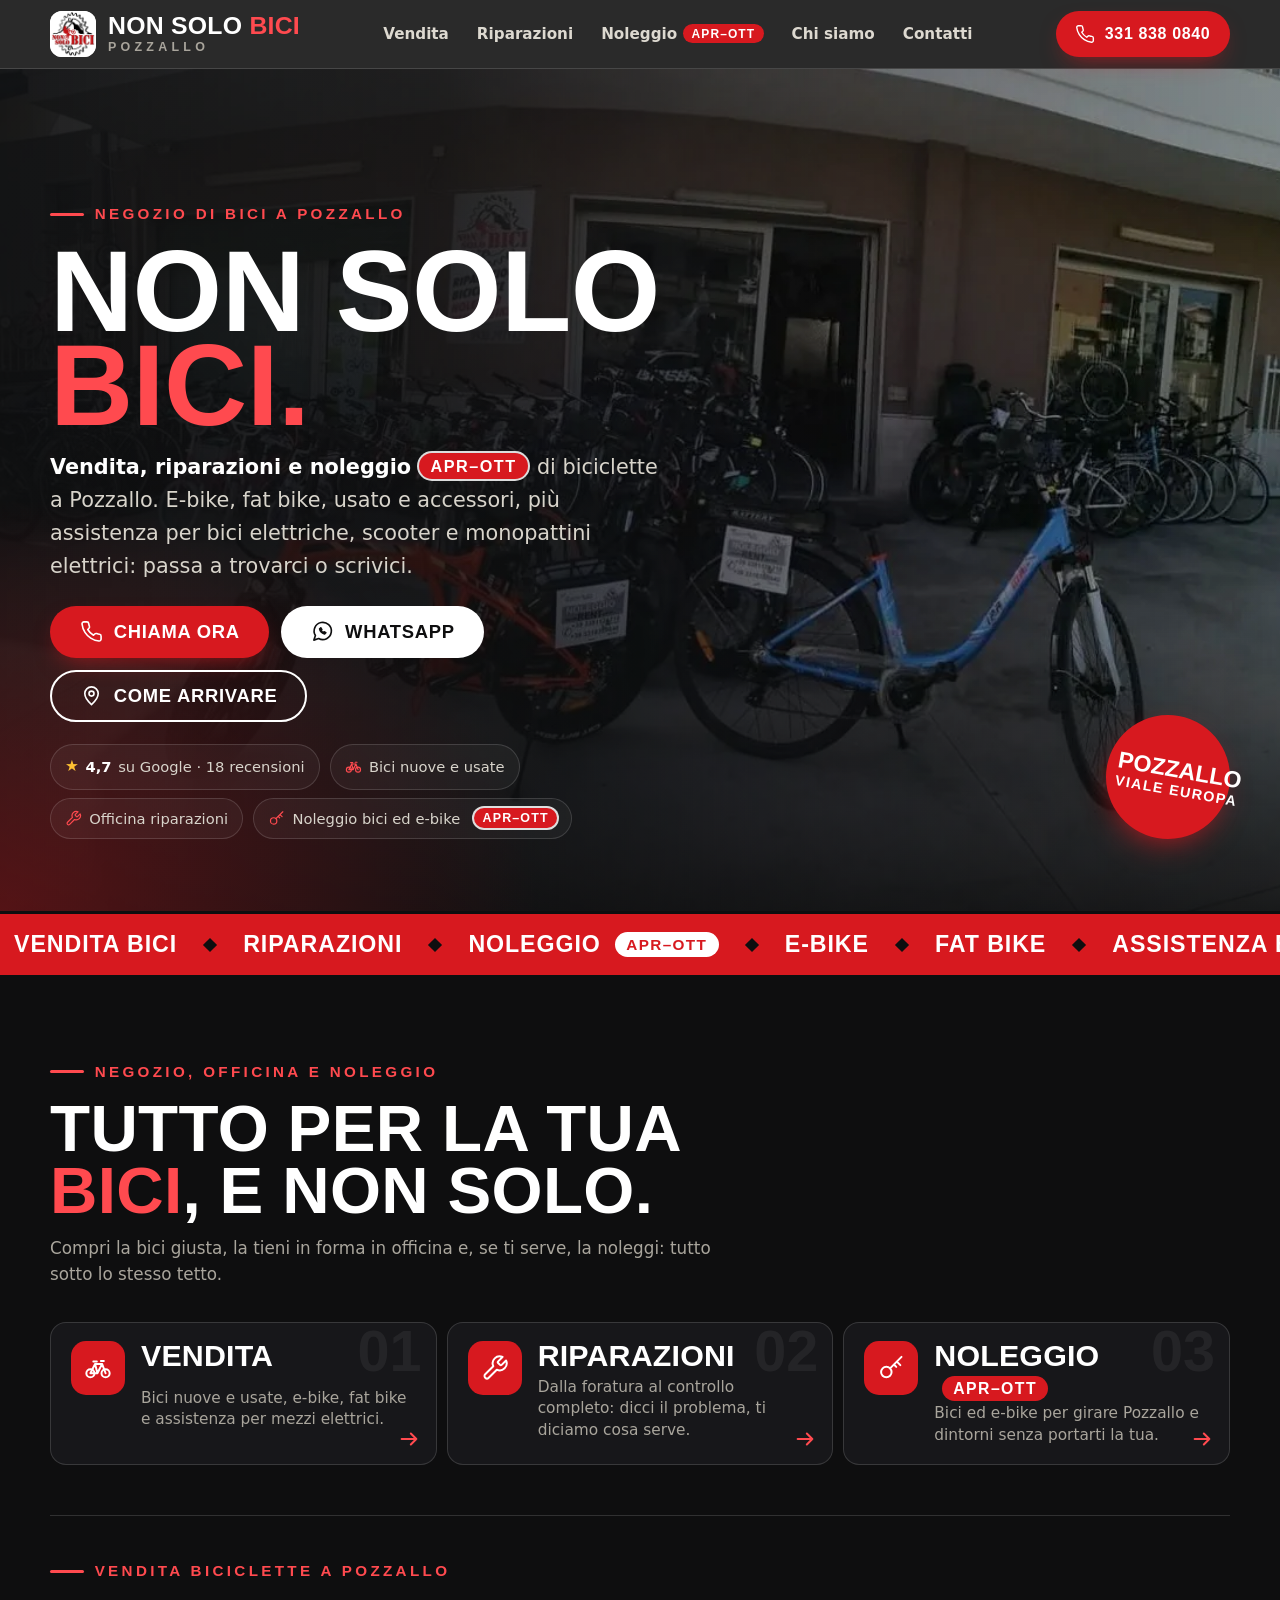
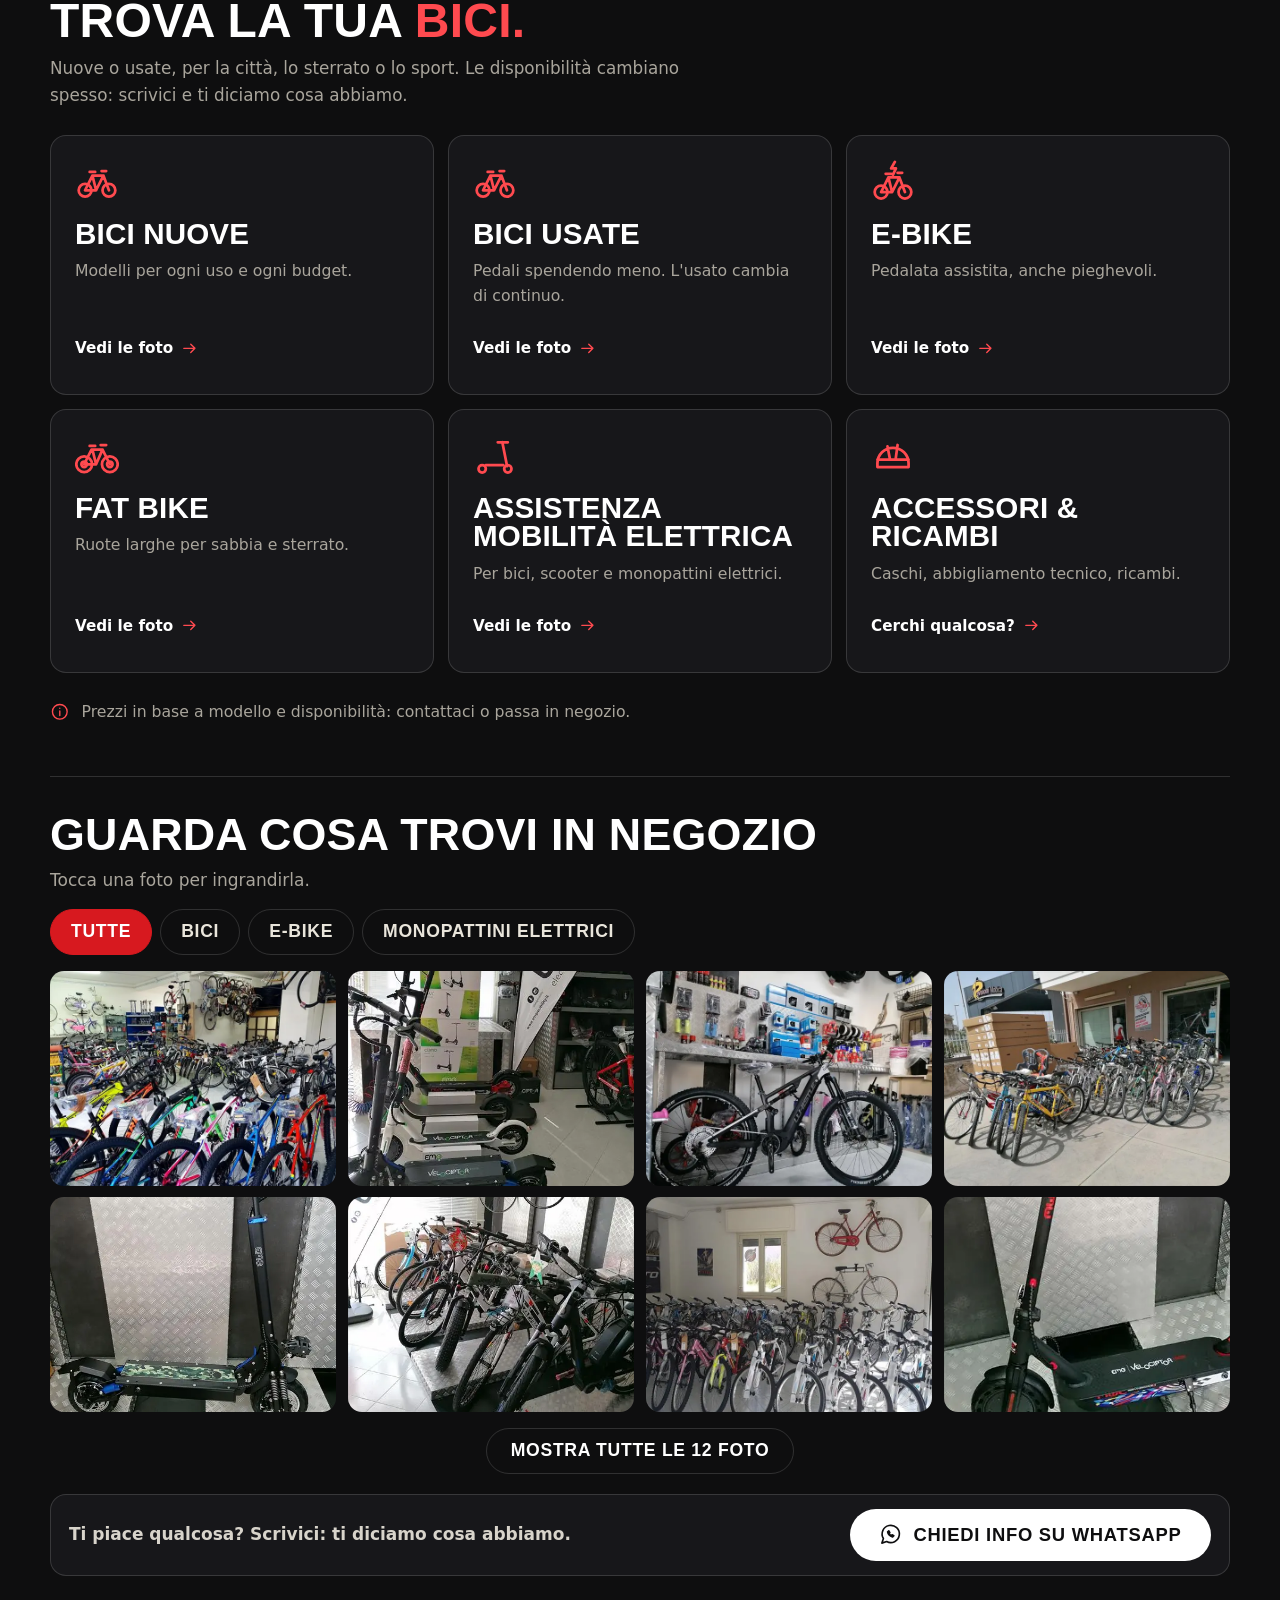
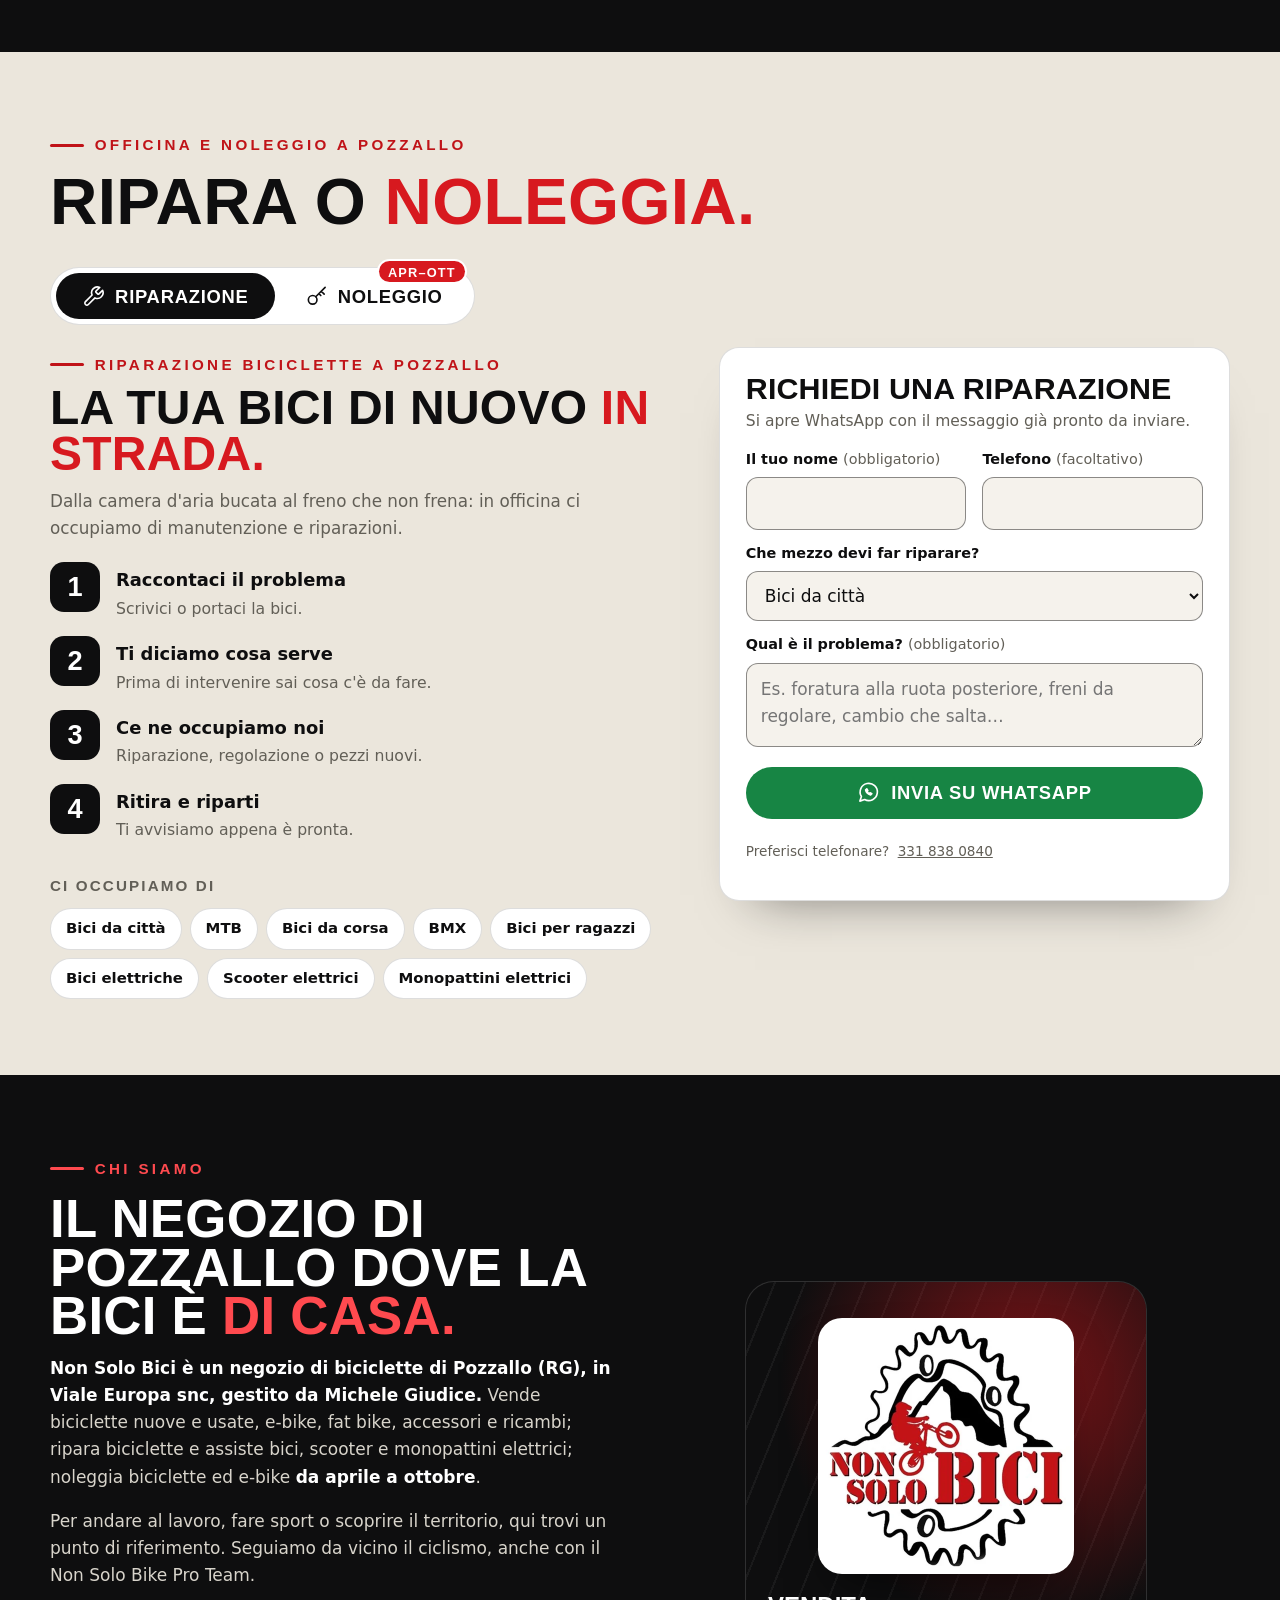
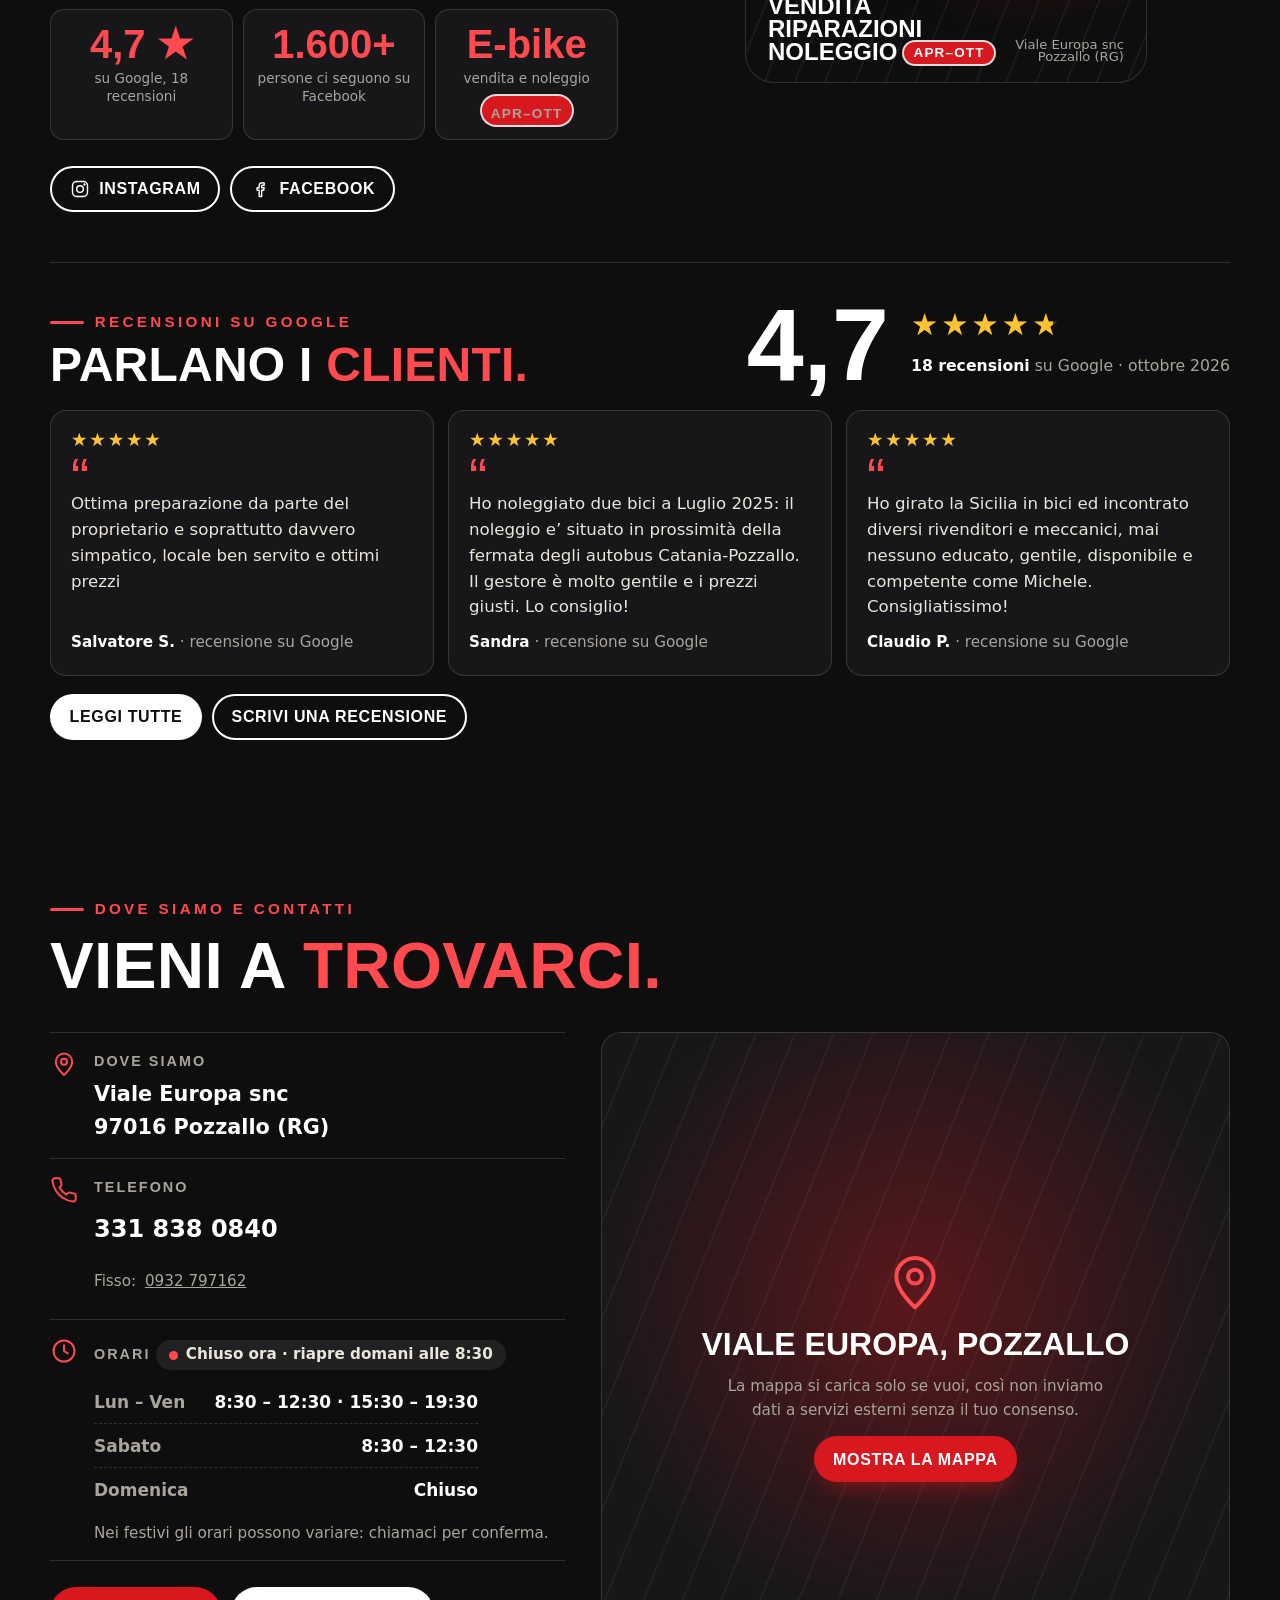
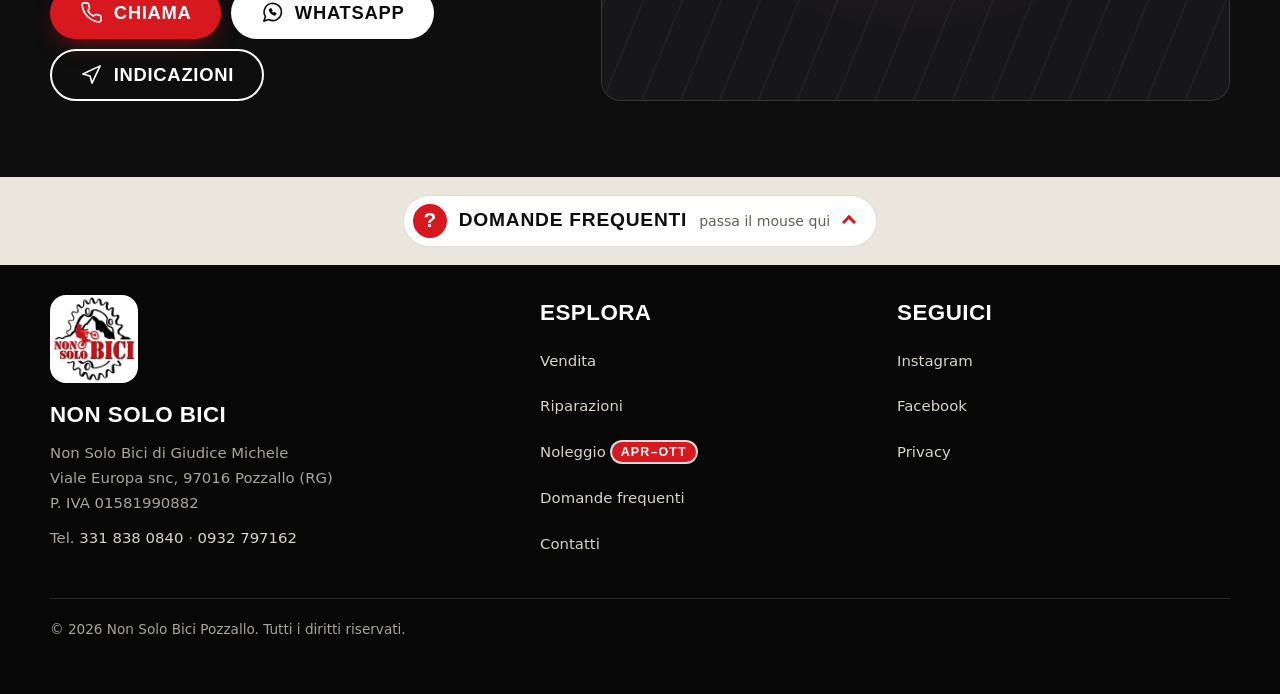
==== commit 9d6dcb7b: "Foto in WebP con JPEG di riserva Galleria (24 file, qualità 75), foto dell'hero (anche la versione d" ====
--- a/site/index.html
+++ b/site/index.html
@@ -15,9 +15,9 @@
   <meta name="geo.placename" content="Pozzallo">
   <meta name="geo.position" content="36.7336496;14.8522478">
   <meta name="ICBM" content="36.7336496, 14.8522478">
-  <link rel="icon" href="assets/favicon-32.png?v=27" type="image/png" sizes="32x32">
-  <link rel="icon" href="assets/logo-192.png?v=27" type="image/png" sizes="192x192">
-  <link rel="apple-touch-icon" href="assets/apple-touch-icon.png?v=27">
+  <link rel="icon" href="assets/favicon-32.png?v=28" type="image/png" sizes="32x32">
+  <link rel="icon" href="assets/logo-192.png?v=28" type="image/png" sizes="192x192">
+  <link rel="apple-touch-icon" href="assets/apple-touch-icon.png?v=28">
   <link rel="canonical" href="https://nonsolobicipozzallo.it/">
 
   <meta property="og:type" content="website">
@@ -38,8 +38,8 @@
   <!-- Senza JavaScript i moduli non possono aprire WhatsApp: al loro posto compare un avviso con telefono e WhatsApp -->
   <noscript><style>.form { display: none; }</style></noscript>
   <!-- ?v=… forza il browser a riscaricare i file quando cambiano (GitHub Pages li tiene in cache 10 minuti): aumentarlo a ogni modifica di CSS/JS/foto -->
-  <link rel="stylesheet" href="css/style.css?v=27">
-  <link rel="preload" as="image" href="assets/hero.jpg?v=27" imagesrcset="assets/hero-800.jpg?v=27 800w, assets/hero.jpg?v=27 1278w" imagesizes="100vw" fetchpriority="high">
+  <link rel="stylesheet" href="css/style.css?v=28">
+  <link rel="preload" as="image" type="image/webp" href="assets/hero.webp?v=28" imagesrcset="assets/hero-800.webp?v=28 800w, assets/hero.webp?v=28 1278w" imagesizes="100vw" fetchpriority="high">
 
   <!-- Dati strutturati (schema.org): vedi README, sezione "SEO locale e GEO". dateModified: aggiornare quando cambiano i contenuti -->
   <script type="application/ld+json">
@@ -240,7 +240,7 @@
 <header class="site-header">
   <div class="wrap header-in">
     <a class="brand" href="#top" aria-label="Non Solo Bici Pozzallo — inizio pagina">
-      <img class="brand-mark" src="assets/logo-192.png?v=27" width="46" height="46" alt="">
+      <img class="brand-mark" src="assets/logo-192.png?v=28" width="46" height="46" alt="">
       <span class="brand-name"><b>Non Solo <em>Bici</em></b><small>Pozzallo</small></span>
     </a>
 
@@ -267,8 +267,11 @@
 
 <!-- ============================== HERO ============================== -->
 <section class="hero" id="top">
-  <img class="hero-bg" src="assets/hero.jpg?v=27" srcset="assets/hero-800.jpg?v=27 800w, assets/hero.jpg?v=27 1278w" sizes="100vw" width="1278" height="720" fetchpriority="high"
-       alt="La vetrina di Non Solo Bici in Viale Europa a Pozzallo, con biciclette ed e-bike in esposizione">
+  <picture>
+    <source type="image/webp" srcset="assets/hero-800.webp?v=28 800w, assets/hero.webp?v=28 1278w" sizes="100vw">
+    <img class="hero-bg" src="assets/hero.jpg?v=28" srcset="assets/hero-800.jpg?v=28 800w, assets/hero.jpg?v=28 1278w" sizes="100vw" width="1278" height="720" fetchpriority="high"
+         alt="La vetrina di Non Solo Bici in Viale Europa a Pozzallo, con biciclette ed e-bike in esposizione">
+  </picture>
   <div class="wrap hero-grid">
     <div class="hero-copy">
       <h1>
@@ -403,18 +406,18 @@
       </div>
 
       <ul class="photos" id="photos">
-        <li class="photo-item" data-cat="bici"><button type="button" class="photo" data-full="assets/gallery/bici-nuove-esposizione-1400.jpg" aria-label="Ingrandisci la foto: Biciclette nuove in esposizione nel negozio di Pozzallo"><img src="assets/gallery/bici-nuove-esposizione-640.jpg" width="640" height="480" alt="Biciclette nuove in esposizione nel negozio di Pozzallo" loading="lazy" decoding="async"></button></li>
-        <li class="photo-item" data-cat="monopattini"><button type="button" class="photo" data-full="assets/gallery/monopattini-elettrici-esposizione-1400.jpg" aria-label="Ingrandisci la foto: Monopattini elettrici esposti nel negozio"><img src="assets/gallery/monopattini-elettrici-esposizione-640.jpg" width="480" height="640" alt="Monopattini elettrici esposti nel negozio" loading="lazy" decoding="async" style="--pos:40% 72%"></button></li>
-        <li class="photo-item" data-cat="ebike"><button type="button" class="photo" data-full="assets/gallery/ebike-mountain-bike-ricambi-1400.jpg" aria-label="Ingrandisci la foto: E-bike mountain bike accanto al reparto ricambi e accessori"><img src="assets/gallery/ebike-mountain-bike-ricambi-640.jpg" width="640" height="480" alt="E-bike mountain bike accanto al reparto ricambi e accessori" loading="lazy" decoding="async"></button></li>
-        <li class="photo-item" data-cat="bici"><button type="button" class="photo" data-full="assets/gallery/bici-usate-davanti-al-negozio-1400.jpg" aria-label="Ingrandisci la foto: Biciclette usate esposte davanti al negozio, in Viale Europa"><img src="assets/gallery/bici-usate-davanti-al-negozio-640.jpg" width="640" height="480" alt="Biciclette usate esposte davanti al negozio, in Viale Europa" loading="lazy" decoding="async"></button></li>
-        <li class="photo-item" data-cat="monopattini"><button type="button" class="photo" data-full="assets/gallery/monopattino-elettrico-fuoristrada-1400.jpg" aria-label="Ingrandisci la foto: Monopattino elettrico con ruote tassellate e sospensioni"><img src="assets/gallery/monopattino-elettrico-fuoristrada-640.jpg" width="567" height="640" alt="Monopattino elettrico con ruote tassellate e sospensioni" loading="lazy" decoding="async" style="--pos:50% 68%"></button></li>
-        <li class="photo-item" data-cat="ebike"><button type="button" class="photo" data-full="assets/gallery/ebike-e-bici-citta-esposizione-1400.jpg" aria-label="Ingrandisci la foto: E-bike e biciclette da città in esposizione"><img src="assets/gallery/ebike-e-bici-citta-esposizione-640.jpg" width="480" height="640" alt="E-bike e biciclette da città in esposizione" loading="lazy" decoding="async" style="--pos:50% 62%"></button></li>
-        <li class="photo-item" data-cat="bici"><button type="button" class="photo" data-full="assets/gallery/bici-nuove-e-depoca-parete-1400.jpg" aria-label="Ingrandisci la foto: Biciclette in esposizione, con modelli d'epoca appesi alla parete"><img src="assets/gallery/bici-nuove-e-depoca-parete-640.jpg" width="640" height="640" alt="Biciclette in esposizione, con modelli d'epoca appesi alla parete" loading="lazy" decoding="async"></button></li>
-        <li class="photo-item" data-cat="monopattini"><button type="button" class="photo" data-full="assets/gallery/monopattino-elettrico-racer-1400.jpg" aria-label="Ingrandisci la foto: Monopattino elettrico, dettaglio del manubrio e della pedana"><img src="assets/gallery/monopattino-elettrico-racer-640.jpg" width="405" height="640" alt="Monopattino elettrico, dettaglio del manubrio e della pedana" loading="lazy" decoding="async" style="--pos:50% 92%"></button></li>
-        <li class="photo-item" data-cat="ebike"><button type="button" class="photo" data-full="assets/gallery/ebike-pieghevoli-ruote-fat-1400.jpg" aria-label="Ingrandisci la foto: E-bike pieghevoli con ruote fat"><img src="assets/gallery/ebike-pieghevoli-ruote-fat-640.jpg" width="640" height="453" alt="E-bike pieghevoli con ruote fat" loading="lazy" decoding="async"></button></li>
-        <li class="photo-item" data-cat="bici"><button type="button" class="photo" data-full="assets/gallery/bici-usate-tandem-bici-da-corsa-1400.jpg" aria-label="Ingrandisci la foto: Biciclette usate in negozio, con un tandem e una bici da corsa"><img src="assets/gallery/bici-usate-tandem-bici-da-corsa-640.jpg" width="640" height="480" alt="Biciclette usate in negozio, con un tandem e una bici da corsa" loading="lazy" decoding="async"></button></li>
-        <li class="photo-item" data-cat="monopattini"><button type="button" class="photo" data-full="assets/gallery/monopattino-elettrico-dettaglio-1400.jpg" aria-label="Ingrandisci la foto: Monopattino elettrico, pedana e faro posteriore"><img src="assets/gallery/monopattino-elettrico-dettaglio-640.jpg" width="640" height="480" alt="Monopattino elettrico, pedana e faro posteriore" loading="lazy" decoding="async"></button></li>
-        <li class="photo-item" data-cat="bici"><button type="button" class="photo" data-full="assets/gallery/bici-citta-in-fila-1400.jpg" aria-label="Ingrandisci la foto: Biciclette da città in fila nel negozio"><img src="assets/gallery/bici-citta-in-fila-640.jpg" width="640" height="640" alt="Biciclette da città in fila nel negozio" loading="lazy" decoding="async"></button></li>
+        <li class="photo-item" data-cat="bici"><button type="button" class="photo" data-full="assets/gallery/bici-nuove-esposizione-1400.jpg" aria-label="Ingrandisci la foto: Biciclette nuove in esposizione nel negozio di Pozzallo"><picture><source type="image/webp" srcset="assets/gallery/bici-nuove-esposizione-640.webp"><img src="assets/gallery/bici-nuove-esposizione-640.jpg" width="640" height="480" alt="Biciclette nuove in esposizione nel negozio di Pozzallo" loading="lazy" decoding="async"></picture></button></li>
+        <li class="photo-item" data-cat="monopattini"><button type="button" class="photo" data-full="assets/gallery/monopattini-elettrici-esposizione-1400.jpg" aria-label="Ingrandisci la foto: Monopattini elettrici esposti nel negozio"><picture><source type="image/webp" srcset="assets/gallery/monopattini-elettrici-esposizione-640.webp"><img src="assets/gallery/monopattini-elettrici-esposizione-640.jpg" width="480" height="640" alt="Monopattini elettrici esposti nel negozio" loading="lazy" decoding="async" style="--pos:40% 72%"></picture></button></li>
+        <li class="photo-item" data-cat="ebike"><button type="button" class="photo" data-full="assets/gallery/ebike-mountain-bike-ricambi-1400.jpg" aria-label="Ingrandisci la foto: E-bike mountain bike accanto al reparto ricambi e accessori"><picture><source type="image/webp" srcset="assets/gallery/ebike-mountain-bike-ricambi-640.webp"><img src="assets/gallery/ebike-mountain-bike-ricambi-640.jpg" width="640" height="480" alt="E-bike mountain bike accanto al reparto ricambi e accessori" loading="lazy" decoding="async"></picture></button></li>
+        <li class="photo-item" data-cat="bici"><button type="button" class="photo" data-full="assets/gallery/bici-usate-davanti-al-negozio-1400.jpg" aria-label="Ingrandisci la foto: Biciclette usate esposte davanti al negozio, in Viale Europa"><picture><source type="image/webp" srcset="assets/gallery/bici-usate-davanti-al-negozio-640.webp"><img src="assets/gallery/bici-usate-davanti-al-negozio-640.jpg" width="640" height="480" alt="Biciclette usate esposte davanti al negozio, in Viale Europa" loading="lazy" decoding="async"></picture></button></li>
+        <li class="photo-item" data-cat="monopattini"><button type="button" class="photo" data-full="assets/gallery/monopattino-elettrico-fuoristrada-1400.jpg" aria-label="Ingrandisci la foto: Monopattino elettrico con ruote tassellate e sospensioni"><picture><source type="image/webp" srcset="assets/gallery/monopattino-elettrico-fuoristrada-640.webp"><img src="assets/gallery/monopattino-elettrico-fuoristrada-640.jpg" width="567" height="640" alt="Monopattino elettrico con ruote tassellate e sospensioni" loading="lazy" decoding="async" style="--pos:50% 68%"></picture></button></li>
+        <li class="photo-item" data-cat="ebike"><button type="button" class="photo" data-full="assets/gallery/ebike-e-bici-citta-esposizione-1400.jpg" aria-label="Ingrandisci la foto: E-bike e biciclette da città in esposizione"><picture><source type="image/webp" srcset="assets/gallery/ebike-e-bici-citta-esposizione-640.webp"><img src="assets/gallery/ebike-e-bici-citta-esposizione-640.jpg" width="480" height="640" alt="E-bike e biciclette da città in esposizione" loading="lazy" decoding="async" style="--pos:50% 62%"></picture></button></li>
+        <li class="photo-item" data-cat="bici"><button type="button" class="photo" data-full="assets/gallery/bici-nuove-e-depoca-parete-1400.jpg" aria-label="Ingrandisci la foto: Biciclette in esposizione, con modelli d'epoca appesi alla parete"><picture><source type="image/webp" srcset="assets/gallery/bici-nuove-e-depoca-parete-640.webp"><img src="assets/gallery/bici-nuove-e-depoca-parete-640.jpg" width="640" height="640" alt="Biciclette in esposizione, con modelli d'epoca appesi alla parete" loading="lazy" decoding="async"></picture></button></li>
+        <li class="photo-item" data-cat="monopattini"><button type="button" class="photo" data-full="assets/gallery/monopattino-elettrico-racer-1400.jpg" aria-label="Ingrandisci la foto: Monopattino elettrico, dettaglio del manubrio e della pedana"><picture><source type="image/webp" srcset="assets/gallery/monopattino-elettrico-racer-640.webp"><img src="assets/gallery/monopattino-elettrico-racer-640.jpg" width="405" height="640" alt="Monopattino elettrico, dettaglio del manubrio e della pedana" loading="lazy" decoding="async" style="--pos:50% 92%"></picture></button></li>
+        <li class="photo-item" data-cat="ebike"><button type="button" class="photo" data-full="assets/gallery/ebike-pieghevoli-ruote-fat-1400.jpg" aria-label="Ingrandisci la foto: E-bike pieghevoli con ruote fat"><picture><source type="image/webp" srcset="assets/gallery/ebike-pieghevoli-ruote-fat-640.webp"><img src="assets/gallery/ebike-pieghevoli-ruote-fat-640.jpg" width="640" height="453" alt="E-bike pieghevoli con ruote fat" loading="lazy" decoding="async"></picture></button></li>
+        <li class="photo-item" data-cat="bici"><button type="button" class="photo" data-full="assets/gallery/bici-usate-tandem-bici-da-corsa-1400.jpg" aria-label="Ingrandisci la foto: Biciclette usate in negozio, con un tandem e una bici da corsa"><picture><source type="image/webp" srcset="assets/gallery/bici-usate-tandem-bici-da-corsa-640.webp"><img src="assets/gallery/bici-usate-tandem-bici-da-corsa-640.jpg" width="640" height="480" alt="Biciclette usate in negozio, con un tandem e una bici da corsa" loading="lazy" decoding="async"></picture></button></li>
+        <li class="photo-item" data-cat="monopattini"><button type="button" class="photo" data-full="assets/gallery/monopattino-elettrico-dettaglio-1400.jpg" aria-label="Ingrandisci la foto: Monopattino elettrico, pedana e faro posteriore"><picture><source type="image/webp" srcset="assets/gallery/monopattino-elettrico-dettaglio-640.webp"><img src="assets/gallery/monopattino-elettrico-dettaglio-640.jpg" width="640" height="480" alt="Monopattino elettrico, pedana e faro posteriore" loading="lazy" decoding="async"></picture></button></li>
+        <li class="photo-item" data-cat="bici"><button type="button" class="photo" data-full="assets/gallery/bici-citta-in-fila-1400.jpg" aria-label="Ingrandisci la foto: Biciclette da città in fila nel negozio"><picture><source type="image/webp" srcset="assets/gallery/bici-citta-in-fila-640.webp"><img src="assets/gallery/bici-citta-in-fila-640.jpg" width="640" height="640" alt="Biciclette da città in fila nel negozio" loading="lazy" decoding="async"></picture></button></li>
       </ul>
 
       <button type="button" class="photos-more" id="photos-more" hidden>Mostra tutte le foto</button>
@@ -583,7 +586,7 @@
       </div>
 
       <div class="poster reveal" style="--d:.1s" aria-hidden="true">
-        <img class="poster-logo" src="assets/logo-512.jpg?v=27" width="512" height="512" alt="" loading="lazy" decoding="async">
+        <picture><source type="image/webp" srcset="assets/logo-512.webp?v=28"><img class="poster-logo" src="assets/logo-512.jpg?v=28" width="512" height="512" alt="" loading="lazy" decoding="async"></picture>
         <div class="poster-cap"><span>Vendita<br>Riparazioni<br>Noleggio<i class="apr-ott"><span aria-hidden="true">Apr–Ott</span><span class="sr-only">da aprile a ottobre</span></i></span><small>Viale Europa snc<br>Pozzallo (RG)</small></div>
       </div>
     </div>
@@ -749,7 +752,7 @@
   <div class="wrap">
     <div class="foot">
       <div>
-        <img class="foot-logo" src="assets/logo-192.png?v=27" width="88" height="88" alt="Logo Non Solo Bici" loading="lazy">
+        <img class="foot-logo" src="assets/logo-192.png?v=28" width="88" height="88" alt="Logo Non Solo Bici" loading="lazy">
         <b>Non Solo Bici</b>
         <!-- Ragione sociale e P. IVA: se cambiano, aggiornare anche JSON-LD (vatID), privacy.html e llms.txt -->
         <address>
@@ -804,6 +807,6 @@
   </div>
 </dialog>
 
-<script src="js/main.js?v=27"></script>
+<script src="js/main.js?v=28"></script>
 </body>
 </html>
--- a/site/css/style.css
+++ b/site/css/style.css
@@ -61,6 +61,8 @@
   -webkit-font-smoothing: antialiased;
 }
 img, svg { max-width: 100%; }
+picture { display: contents; }   /* <picture> (WebP + JPEG di riserva) non crea un riquadro: lo stile resta sull'<img> */
+picture > source { display: none; }   /* altrimenti diventa un elemento vuoto di griglie e flex (es. il riquadro col logo) */
 a { color: inherit; }
 h1, h2, h3, h4 { margin: 0; font-family: var(--display); font-weight: 700; text-transform: uppercase; line-height: .95; letter-spacing: .005em; font-variation-settings: "wdth" 78; overflow-wrap: break-word; }
 p { margin: 0 0 1em; }
